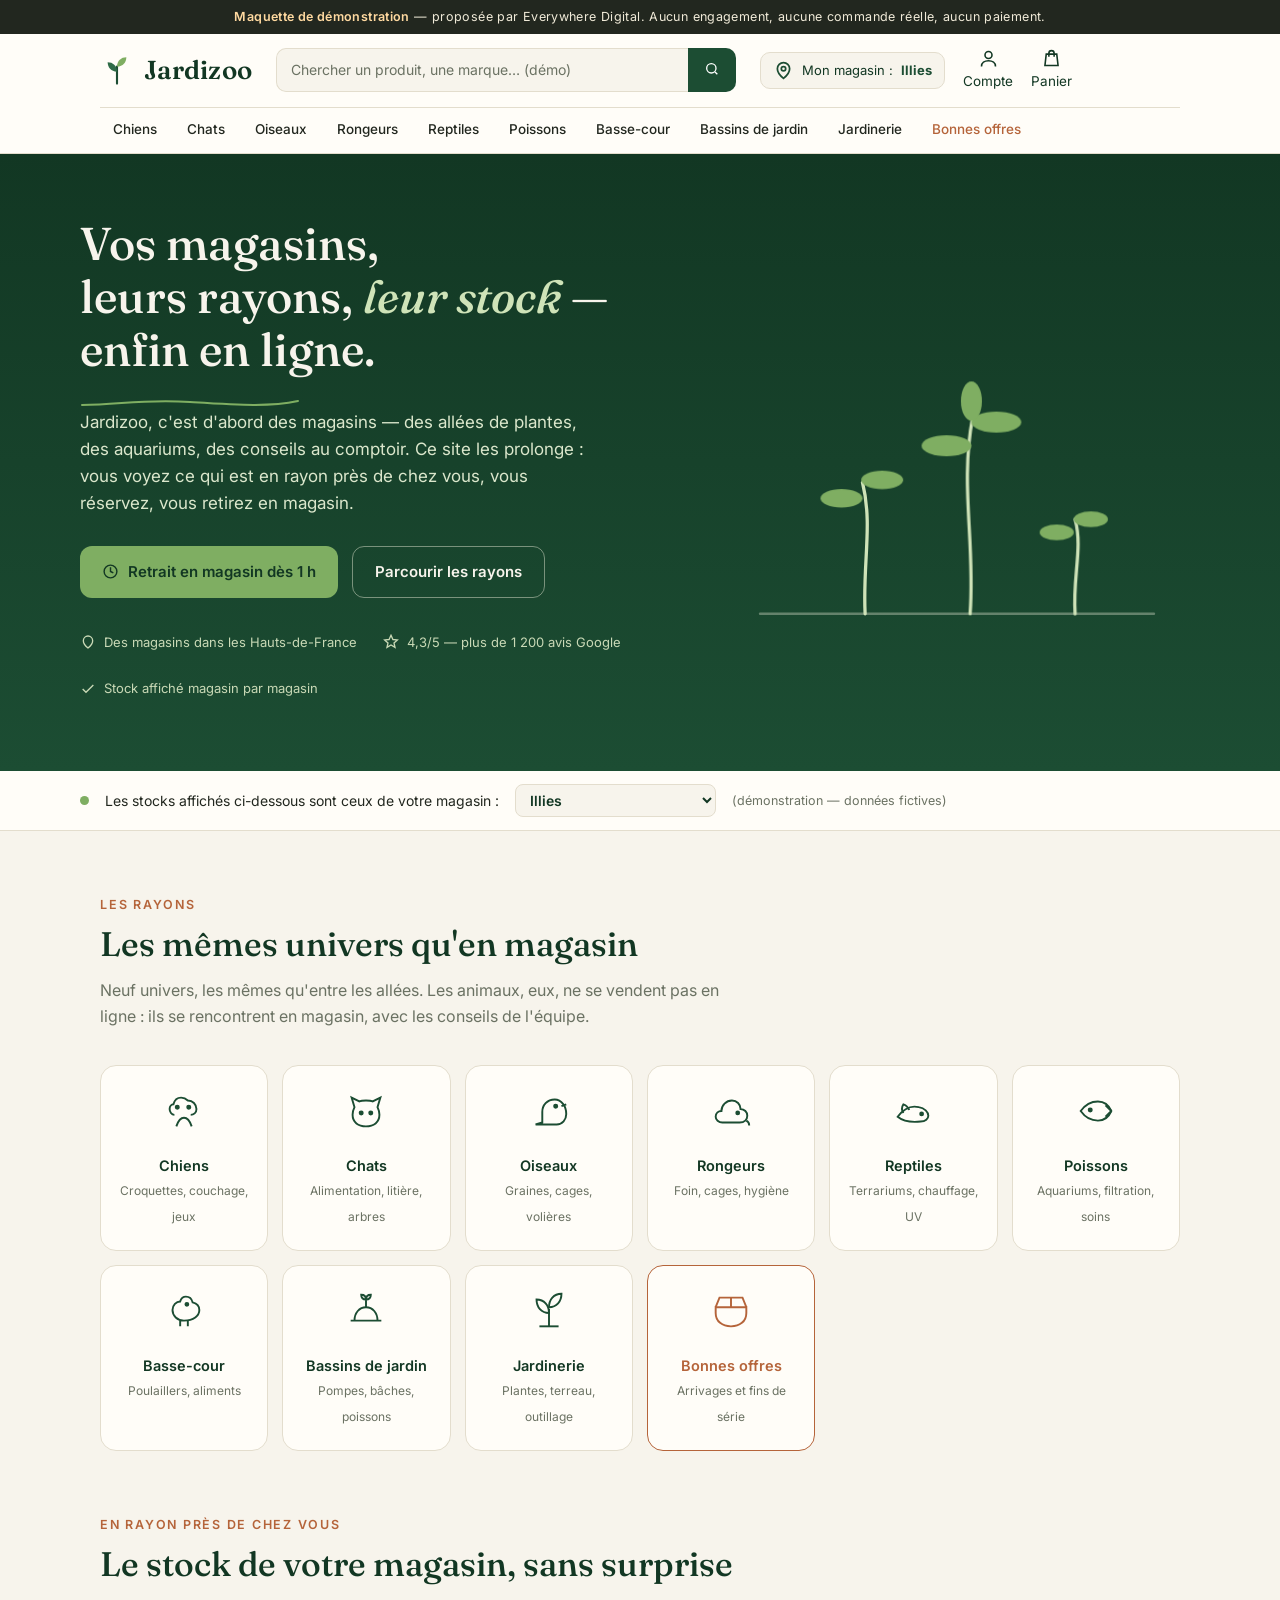
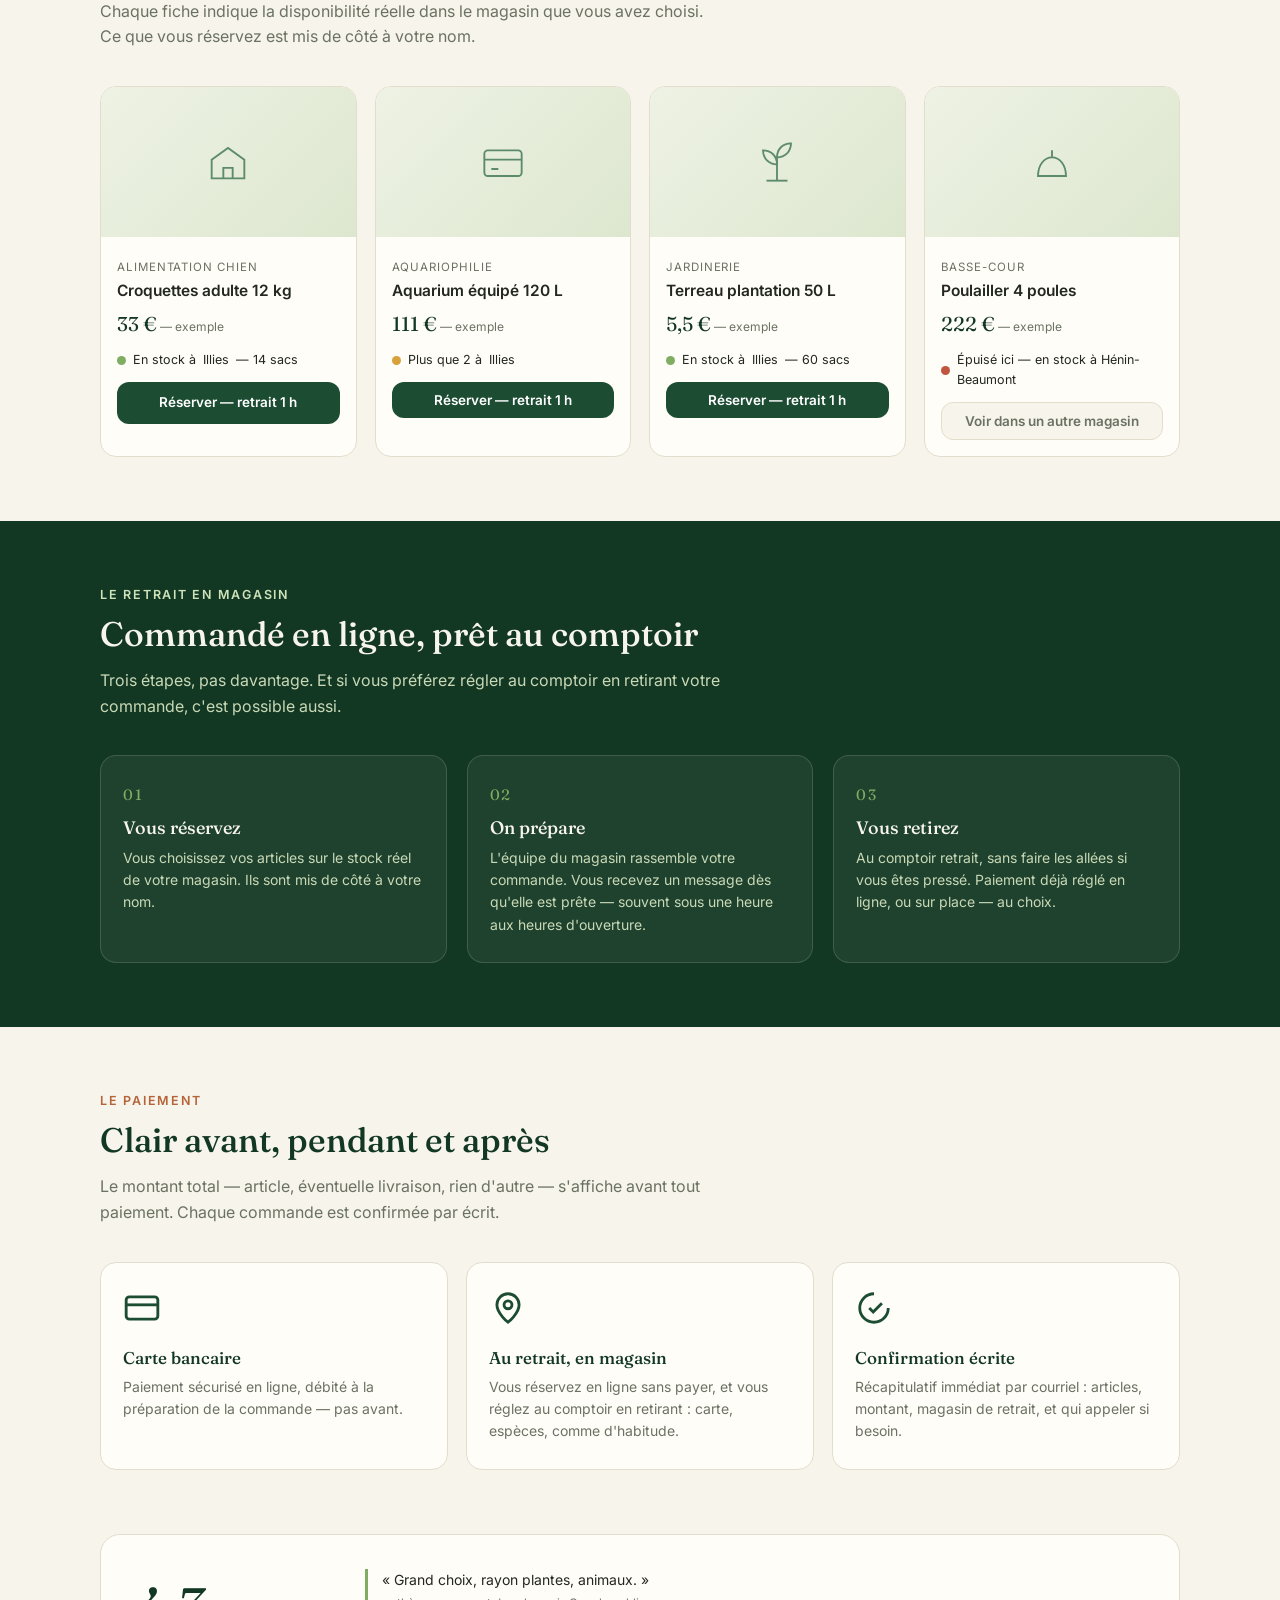
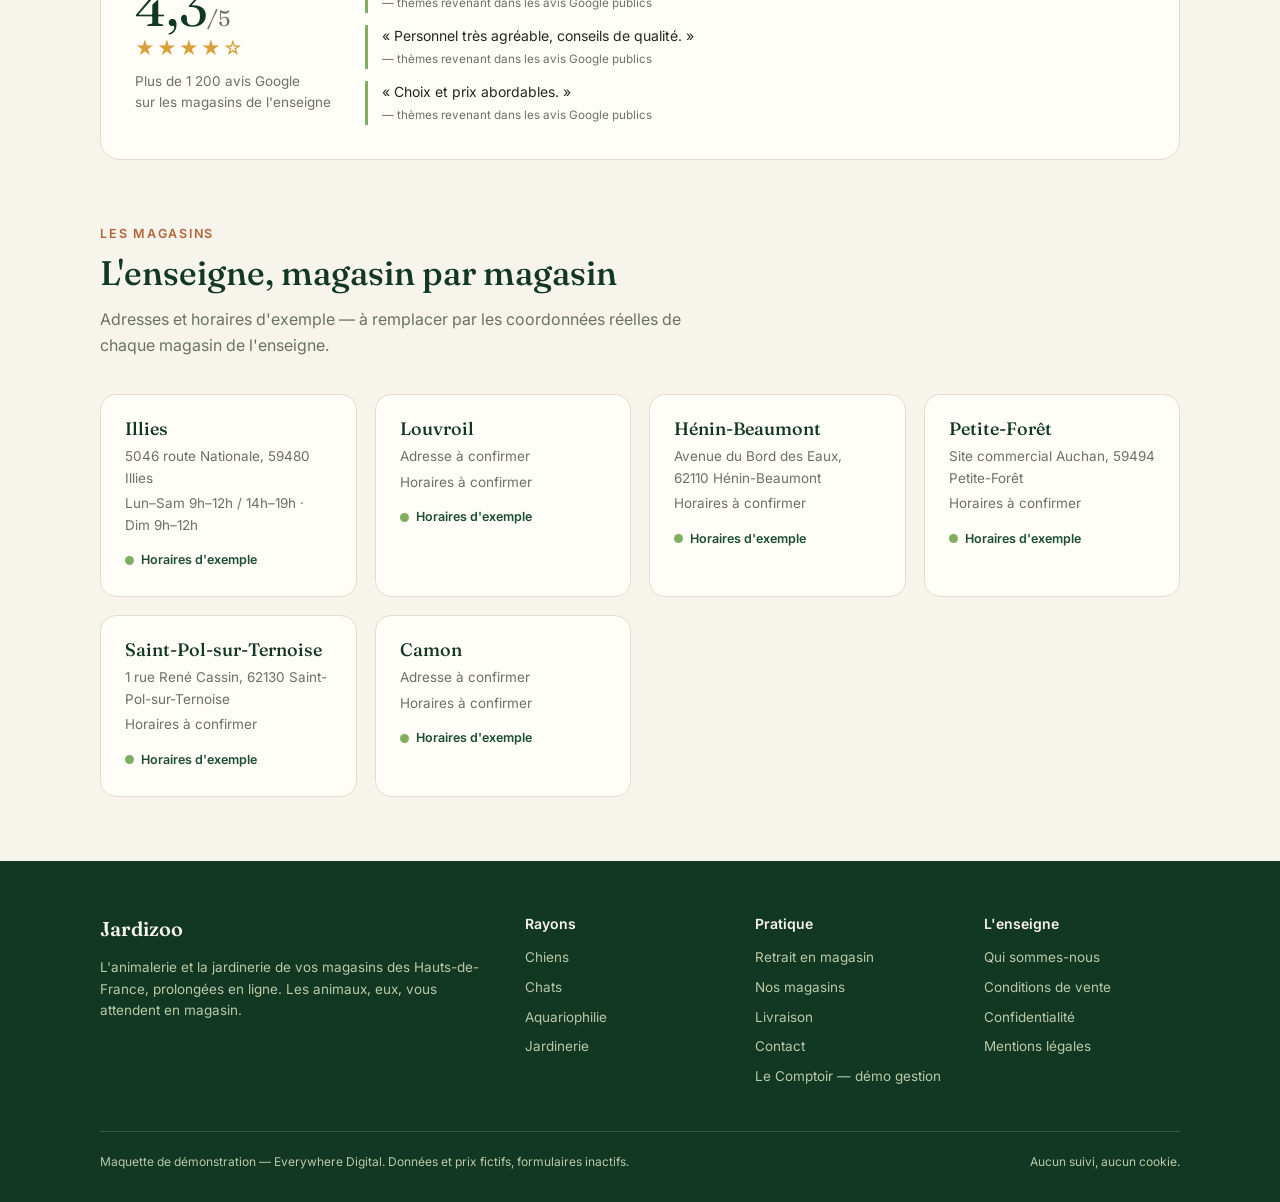
==== index.html @ d442db27 "Maquette de demonstration Jardizoo (Everywhere) - noindex, donnees fictives Co-Authored-By: Claude F" ====
<!DOCTYPE html>
<html lang="fr">
<head>
<meta charset="UTF-8">
<meta name="viewport" content="width=device-width, initial-scale=1.0">
<meta name="robots" content="noindex, nofollow">
<title>Jardizoo — maquette de démonstration</title>
<link rel="preconnect" href="https://fonts.googleapis.com">
<link rel="preconnect" href="https://fonts.gstatic.com" crossorigin>
<link href="https://fonts.googleapis.com/css2?family=Fraunces:opsz,wght@9..144,400;9..144,500;9..144,600&family=Inter:wght@400;500;600&display=swap" rel="stylesheet">
<link rel="stylesheet" href="commun.css">
<style>
/* — héros : le semis — */
.heros{background:linear-gradient(180deg,var(--vert-fonce) 0%,var(--vert) 100%);color:var(--ivoire);overflow:hidden;position:relative}
.heros-int{display:grid;grid-template-columns:1.1fr .9fr;gap:40px;align-items:center;padding:64px 0 72px}
.heros h1{color:var(--ivoire);font-size:clamp(30px,4.6vw,46px);margin-bottom:18px}
.heros h1 em{font-style:italic;color:#cfe3b8}
.heros p.sous{font-size:17px;color:#dbe7cc;max-width:46ch;margin-bottom:28px}
.heros .filet-germe{display:block;margin:14px 0 0}
.cta-groupe{display:flex;gap:14px;flex-wrap:wrap}
.heros-preuves{display:flex;gap:26px;margin-top:34px;flex-wrap:wrap}
.preuve{font-size:13px;color:#c9d9b6;display:flex;align-items:center;gap:8px}
.preuve svg{width:16px;height:16px;flex:none}
.semis-svg{width:100%;max-width:420px;margin:0 auto}

/* — bandeau magasin / stock — */
.bandeau-stock{background:var(--blanc);border-bottom:1px solid var(--filet)}
.bandeau-stock-int{display:flex;align-items:center;gap:16px;padding:13px 0;font-size:14px;flex-wrap:wrap}
.bandeau-stock select{font:inherit;font-size:14px;border:1.5px solid var(--filet);border-radius:8px;padding:6px 10px;background:var(--ivoire);color:var(--vert-fonce);font-weight:600;cursor:pointer}

/* — rayons — */
.grille-rayons{display:grid;grid-template-columns:repeat(auto-fill,minmax(150px,1fr));gap:14px}
.rayon{background:var(--blanc);border:1px solid var(--filet);border-radius:16px;padding:22px 16px;text-align:center;transition:transform .25s,box-shadow .25s;cursor:pointer}
.rayon:hover{transform:translateY(-4px);box-shadow:var(--ombre)}
.rayon .ico{width:46px;height:46px;margin:0 auto 12px;color:var(--vert)}
.rayon b{display:block;font-size:14.5px;font-weight:600;color:var(--vert-fonce)}
.rayon span{font-size:12px;color:var(--gris)}

/* — retrait 1h — */
.retrait{background:var(--vert-fonce);color:var(--ivoire)}
.retrait h2{color:var(--ivoire)}
.retrait .intro-section{color:#c9d9b6}
.etapes{display:grid;grid-template-columns:repeat(auto-fit,minmax(220px,1fr));gap:20px;counter-reset:etape}
.etape{background:rgba(255,255,255,.06);border:1px solid rgba(255,255,255,.14);border-radius:16px;padding:26px 22px;position:relative}
.etape::before{counter-increment:etape;content:counter(etape,decimal-leading-zero);font-family:'Fraunces',serif;font-size:15px;color:var(--seve);letter-spacing:.1em}
.etape h3{color:var(--ivoire);font-size:18px;margin:10px 0 8px}
.etape p{font-size:14px;color:#c9d9b6}

/* — paiement — */
.paiement-cartes{display:grid;grid-template-columns:repeat(auto-fit,minmax(240px,1fr));gap:18px}
.pcarte{background:var(--blanc);border:1px solid var(--filet);border-radius:16px;padding:26px 22px}
.pcarte .ico{width:38px;height:38px;color:var(--vert);margin-bottom:14px}
.pcarte h3{font-size:17px;margin-bottom:8px}
.pcarte p{font-size:14px;color:var(--gris)}

/* — avis — */
.avis-bloc{display:flex;align-items:center;gap:34px;flex-wrap:wrap;background:var(--blanc);border:1px solid var(--filet);border-radius:20px;padding:34px}
.note{font-family:'Fraunces',serif;font-size:54px;color:var(--vert-fonce);line-height:1}
.etoiles{color:#d9a13c;font-size:19px;letter-spacing:2px}
.avis-bloc .detail{font-size:13.5px;color:var(--gris);margin-top:6px}
.avis-citations{flex:1;min-width:260px;display:grid;gap:12px}
.citation{font-size:14px;border-left:3px solid var(--seve);padding-left:14px;color:var(--encre)}
.citation small{display:block;color:var(--gris);margin-top:3px}

/* — magasins — */
.grille-magasins{display:grid;grid-template-columns:repeat(auto-fill,minmax(250px,1fr));gap:18px}
.magasin{background:var(--blanc);border:1px solid var(--filet);border-radius:16px;padding:24px}
.magasin h3{font-size:18px;margin-bottom:6px}
.magasin p{font-size:13.5px;color:var(--gris);margin-bottom:4px}
.magasin .ouvert{display:inline-flex;align-items:center;gap:7px;font-size:12.5px;color:var(--vert);font-weight:600;margin-top:10px}

@media (prefers-reduced-motion: reduce){
  .semis-svg .tige,.semis-svg .feuille,.filet-germe path{animation:none !important;stroke-dashoffset:0 !important;opacity:1 !important}
}

/* — le semis (signature) — */
.semis-svg .tige{fill:none;stroke:#cfe3b8;stroke-width:2.5;stroke-linecap:round;stroke-dasharray:1;stroke-dashoffset:1;animation:germer 2.2s cubic-bezier(.4,0,.2,1) forwards}
.semis-svg .tige.t2{animation-delay:.5s}
.semis-svg .tige.t3{animation-delay:1s}
.semis-svg .feuille{fill:#7fae62;opacity:0;transform-origin:center;animation:eclore .6s ease forwards}
@keyframes germer{to{stroke-dashoffset:0}}
@keyframes eclore{from{opacity:0;transform:scale(0)}to{opacity:1;transform:scale(1)}}
.filet-germe path{stroke:var(--seve);stroke-width:2;fill:none;stroke-linecap:round;stroke-dasharray:1;stroke-dashoffset:1;animation:germer 1.6s .4s ease forwards}

@media (max-width:860px){
  .heros-int{grid-template-columns:1fr;padding:44px 0 52px}
  .semis-svg{max-width:300px}
}
</style>
</head>
<body>

<div class="demo-bandeau"><strong>Maquette de démonstration</strong> — proposée par Everywhere Digital. Aucun engagement, aucune commande réelle, aucun paiement.</div>

<header>
  <div class="conteneur">
    <div class="entete-haut">
      <a class="logo" href="#" aria-label="Jardizoo">
        <svg viewBox="0 0 40 40" aria-hidden="true"><path d="M20 36V16" stroke="#1c4d33" stroke-width="2.5" stroke-linecap="round"/><path d="M20 22c-7 0-11-5-11-11 6 0 11 4 11 11Z" fill="#2e6b47"/><path d="M20 16c7 0 11-5 11-11-6 0-11 4-11 11Z" fill="#7fae62"/></svg>
        Jardizoo
      </a>
      <div class="recherche" role="search">
        <input type="search" placeholder="Chercher un produit, une marque… (démo)" aria-label="Recherche">
        <button aria-label="Rechercher"><svg width="16" height="16" viewBox="0 0 24 24" fill="none" stroke="currentColor" stroke-width="2"><circle cx="11" cy="11" r="7"/><path d="m20 20-3.5-3.5"/></svg></button>
      </div>
      <div class="entete-actions">
        <div class="mon-magasin" title="Choisir mon magasin (démonstration)">
          <svg width="15" height="15" viewBox="0 0 24 24" fill="none" stroke="#1c4d33" stroke-width="2"><path d="M12 21s-7-5.5-7-11a7 7 0 0 1 14 0c0 5.5-7 11-7 11Z"/><circle cx="12" cy="10" r="2.5"/></svg>
          Mon magasin : <b id="magasin-choisi">Illies</b>
        </div>
        <div class="action"><svg viewBox="0 0 24 24" fill="none" stroke="currentColor" stroke-width="1.8"><circle cx="12" cy="8" r="4"/><path d="M4 21c0-4 3.5-6.5 8-6.5s8 2.5 8 6.5"/></svg><span>Compte</span></div>
        <a class="action" href="panier.html"><svg viewBox="0 0 24 24" fill="none" stroke="currentColor" stroke-width="1.8"><path d="M6 7h12l1.5 13h-15L6 7Z"/><path d="M9 10V6a3 3 0 0 1 6 0v4"/></svg><span>Panier</span></a>
      </div>
    </div>
    <nav class="rayons-nav" aria-label="Rayons">
      <ul>
        <li><a href="rayon.html">Chiens</a></li>
        <li><a href="#rayons">Chats</a></li>
        <li><a href="#rayons">Oiseaux</a></li>
        <li><a href="#rayons">Rongeurs</a></li>
        <li><a href="#rayons">Reptiles</a></li>
        <li><a href="#rayons">Poissons</a></li>
        <li><a href="#rayons">Basse-cour</a></li>
        <li><a href="#rayons">Bassins de jardin</a></li>
        <li><a href="#rayons">Jardinerie</a></li>
        <li><a href="#rayons" class="offres">Bonnes offres</a></li>
      </ul>
    </nav>
  </div>
</header>

<!-- HÉROS -->
<div class="heros">
  <div class="conteneur heros-int">
    <div>
      <h1>Vos magasins,<br>leurs rayons, <em>leur stock</em> —<br>enfin en ligne.</h1>
      <svg class="filet-germe" width="220" height="14" viewBox="0 0 220 14" aria-hidden="true"><path pathLength="1" d="M2 10 C 40 10, 60 4, 110 7 S 190 12, 218 6"/></svg>
      <p class="sous">Jardizoo, c'est d'abord des magasins — des allées de plantes, des aquariums, des conseils au comptoir. Ce site les prolonge : vous voyez ce qui est en rayon près de chez vous, vous réservez, vous retirez en magasin.</p>
      <div class="cta-groupe">
        <a class="btn btn-plein" href="#retrait"><svg width="17" height="17" viewBox="0 0 24 24" fill="none" stroke="currentColor" stroke-width="2"><path d="M12 6v6l4 2"/><circle cx="12" cy="12" r="9"/></svg>Retrait en magasin dès 1 h</a>
        <a class="btn btn-ligne" href="#rayons">Parcourir les rayons</a>
      </div>
      <div class="heros-preuves">
        <span class="preuve"><svg viewBox="0 0 24 24" fill="none" stroke="currentColor" stroke-width="2"><path d="M12 21s-7-5.5-7-11a7 7 0 0 1 14 0c0 5.5-7 11-7 11Z"/></svg>Des magasins dans les Hauts-de-France</span>
        <span class="preuve"><svg viewBox="0 0 24 24" fill="none" stroke="currentColor" stroke-width="2"><path d="m12 2 2.9 6.3 6.6.6-5 4.5 1.5 6.6L12 16.5 6 20l1.5-6.6-5-4.5 6.6-.6L12 2Z"/></svg>4,3/5 — plus de 1 200 avis Google</span>
        <span class="preuve"><svg viewBox="0 0 24 24" fill="none" stroke="currentColor" stroke-width="2"><path d="M20 6 9 17l-5-5"/></svg>Stock affiché magasin par magasin</span>
      </div>
    </div>
    <!-- signature « le semis » : trois tiges single-line qui germent -->
    <svg class="semis-svg" viewBox="0 0 320 300" aria-hidden="true">
      <path d="M10 268 H310" stroke="rgba(240,240,220,.35)" stroke-width="2" stroke-linecap="round"/>
      <path class="tige" pathLength="1" d="M90 268 C 88 230, 96 200, 88 168"/>
      <ellipse class="feuille" style="animation-delay:1.5s" cx="72" cy="180" rx="16" ry="7" transform="rotate(-32 72 180)"/>
      <ellipse class="feuille" style="animation-delay:1.7s" cx="103" cy="166" rx="16" ry="7" transform="rotate(26 103 166)"/>
      <path class="tige t2" pathLength="1" d="M170 268 C 174 214, 162 170, 172 118"/>
      <ellipse class="feuille" style="animation-delay:2s" cx="152" cy="140" rx="19" ry="8" transform="rotate(-30 152 140)"/>
      <ellipse class="feuille" style="animation-delay:2.2s" cx="190" cy="122" rx="19" ry="8" transform="rotate(28 190 122)"/>
      <ellipse class="feuille" style="animation-delay:2.4s" cx="171" cy="106" rx="8" ry="15" transform="rotate(2 171 106)"/>
      <path class="tige t3" pathLength="1" d="M250 268 C 248 240, 256 218, 250 196"/>
      <ellipse class="feuille" style="animation-delay:2.5s" cx="236" cy="206" rx="13" ry="6" transform="rotate(-30 236 206)"/>
      <ellipse class="feuille" style="animation-delay:2.7s" cx="262" cy="196" rx="13" ry="6" transform="rotate(26 262 196)"/>
    </svg>
  </div>
</div>

<!-- BANDEAU STOCK LOCAL -->
<div class="bandeau-stock">
  <div class="conteneur bandeau-stock-int">
    <span class="pastille" aria-hidden="true"></span>
    <span>Les stocks affichés ci-dessous sont ceux de votre magasin :</span>
    <select id="selecteur-magasin" aria-label="Choisir un magasin">
      <option>Illies</option>
      <option>Louvroil</option>
      <option>Hénin-Beaumont</option>
      <option>Petite-Forêt</option>
      <option>Saint-Pol-sur-Ternoise</option>
      <option>Camon</option>
    </select>
    <span style="color:var(--gris);font-size:12.5px">(démonstration — données fictives)</span>
  </div>
</div>

<!-- RAYONS -->
<section id="rayons">
  <div class="conteneur">
    <p class="sur-titre apparait">Les rayons</p>
    <h2 class="titre-section apparait">Les mêmes univers qu'en magasin</h2>
    <p class="intro-section apparait">Neuf univers, les mêmes qu'entre les allées. Les animaux, eux, ne se vendent pas en ligne : ils se rencontrent en magasin, avec les conseils de l'équipe.</p>
    <div class="grille-rayons">
      <a class="rayon apparait" href="rayon.html"><svg class="ico" viewBox="0 0 48 48" fill="none" stroke="currentColor" stroke-width="2"><path d="M14 28c-3 0-5-3-5-6s2-5 4-5c1-4 4-7 8-7 3 0 5 1 7 3 5 0 9 4 9 9 0 4-3 6-6 6"/><path d="M16 40c2-6 5-9 8-9s6 3 8 9"/><circle cx="17" cy="20" r="1.6" fill="currentColor"/><circle cx="29" cy="20" r="1.6" fill="currentColor"/></svg><b>Chiens</b><span>Croquettes, couchage, jeux</span></a>
      <div class="rayon apparait"><svg class="ico" viewBox="0 0 48 48" fill="none" stroke="currentColor" stroke-width="2"><path d="M12 20 9 10l8 4c2-1 4-1 7-1s5 0 7 1l8-4-3 10c1 2 2 5 2 8 0 8-6 12-14 12S10 36 10 28c0-3 1-6 2-8Z"/><circle cx="19" cy="26" r="1.6" fill="currentColor"/><circle cx="29" cy="26" r="1.6" fill="currentColor"/></svg><b>Chats</b><span>Alimentation, litière, arbres</span></div>
      <div class="rayon apparait"><svg class="ico" viewBox="0 0 48 48" fill="none" stroke="currentColor" stroke-width="2"><path d="M30 12c-8 0-13 6-13 13v11l-7 2h22c6 0 10-5 10-11 0-8-5-15-12-15Z"/><circle cx="31" cy="19" r="1.6" fill="currentColor"/><path d="M42 17l-5 2"/></svg><b>Oiseaux</b><span>Graines, cages, volières</span></div>
      <div class="rayon apparait"><svg class="ico" viewBox="0 0 48 48" fill="none" stroke="currentColor" stroke-width="2"><path d="M34 22c4 0 7 3 7 7s-3 7-8 7H15c-4 0-7-3-7-6 0-4 3-6 6-6 0-6 5-11 11-11 5 0 9 4 9 9Z"/><circle cx="31" cy="26" r="1.5" fill="currentColor"/><path d="M40 34c2 1 3 3 3 5"/></svg><b>Rongeurs</b><span>Foin, cages, hygiène</span></div>
      <div class="rayon apparait"><svg class="ico" viewBox="0 0 48 48" fill="none" stroke="currentColor" stroke-width="2"><path d="M8 30c6-8 14-12 22-10 6 1 10 5 10 9 0 3-3 6-8 6-9 1-18 0-24-5Z"/><path d="M14 26c-2-3-2-6 0-9 3 1 5 3 6 6"/><circle cx="33" cy="27" r="1.5" fill="currentColor"/></svg><b>Reptiles</b><span>Terrariums, chauffage, UV</span></div>
      <div class="rayon apparait"><svg class="ico" viewBox="0 0 48 48" fill="none" stroke="currentColor" stroke-width="2"><path d="M8 24c5-7 12-10 18-10s11 3 14 10c-3 7-8 10-14 10s-13-3-18-10Z"/><path d="M40 24l-6-6m6 6-6 6"/><circle cx="18" cy="23" r="1.6" fill="currentColor"/></svg><b>Poissons</b><span>Aquariums, filtration, soins</span></div>
      <div class="rayon apparait"><svg class="ico" viewBox="0 0 48 48" fill="none" stroke="currentColor" stroke-width="2"><path d="M24 34c-7 0-12-5-12-11 0-5 4-9 8-9 1-3 3-5 6-5s6 2 7 6c4 1 7 4 7 8 0 6-6 11-16 11Z"/><path d="M20 34v6m8-6v6"/><circle cx="27" cy="17" r="1.5" fill="currentColor"/></svg><b>Basse-cour</b><span>Poulaillers, aliments</span></div>
      <div class="rayon apparait"><svg class="ico" viewBox="0 0 48 48" fill="none" stroke="currentColor" stroke-width="2"><path d="M8 34h32M12 34c0-8 5-14 12-14s12 6 12 14"/><path d="M24 20v-8m0 0c-3 0-5-2-5-5 3 0 5 2 5 5Zm0 0c3 0 5-2 5-5-3 0-5 2-5 5Z"/></svg><b>Bassins de jardin</b><span>Pompes, bâches, poissons</span></div>
      <div class="rayon apparait"><svg class="ico" viewBox="0 0 48 48" fill="none" stroke="currentColor" stroke-width="2"><path d="M24 40V22"/><path d="M24 26c-8 0-13-6-13-14 8 0 13 6 13 14Z"/><path d="M24 20c8 0 13-6 13-14-8 0-13 6-13 14Z"/><path d="M14 40h20"/></svg><b>Jardinerie</b><span>Plantes, terreau, outillage</span></div>
      <div class="rayon apparait" style="border-color:var(--terre)"><svg class="ico" viewBox="0 0 48 48" fill="none" stroke="#b5643a" stroke-width="2"><path d="M8 20h32v6c0 9-7 14-16 14S8 35 8 26v-6Z"/><path d="M8 20l4-10h24l4 10M24 10v10"/></svg><b style="color:var(--terre)">Bonnes offres</b><span>Arrivages et fins de série</span></div>
    </div>
  </div>
</section>

<!-- PRODUITS DÉMO -->
<section style="padding-top:0">
  <div class="conteneur">
    <p class="sur-titre apparait">En rayon près de chez vous</p>
    <h2 class="titre-section apparait">Le stock de votre magasin, sans surprise</h2>
    <p class="intro-section apparait">Chaque fiche indique la disponibilité réelle dans le magasin que vous avez choisi. Ce que vous réservez est mis de côté à votre nom.</p>
    <div class="grille-produits">
      <article class="produit apparait">
        <div class="visuel"><svg viewBox="0 0 48 48" fill="none" stroke="currentColor" stroke-width="1.6"><path d="M10 38V22l14-10 14 10v16H10Z"/><path d="M20 38v-9h8v9"/></svg></div>
        <div class="corps">
          <span class="marque">Alimentation chien</span>
          <h3><a href="produit.html">Croquettes adulte 12 kg</a></h3>
          <p class="prix">33 €<small> — exemple</small></p>
          <p class="stock-ligne"><span class="pastille"></span>En stock à <span class="ou-magasin">Illies</span> — 14 sacs</p>
          <a class="btn" href="produit.html">Réserver — retrait 1 h</a>
        </div>
      </article>
      <article class="produit apparait">
        <div class="visuel"><svg viewBox="0 0 48 48" fill="none" stroke="currentColor" stroke-width="1.6"><rect x="8" y="14" width="32" height="22" rx="3"/><path d="M8 22h32M14 30h6"/></svg></div>
        <div class="corps">
          <span class="marque">Aquariophilie</span>
          <h3>Aquarium équipé 120 L</h3>
          <p class="prix">111 €<small> — exemple</small></p>
          <p class="stock-ligne faible"><span class="pastille"></span>Plus que 2 à <span class="ou-magasin">Illies</span></p>
          <button class="btn">Réserver — retrait 1 h</button>
        </div>
      </article>
      <article class="produit apparait">
        <div class="visuel"><svg viewBox="0 0 48 48" fill="none" stroke="currentColor" stroke-width="1.6"><path d="M24 40V20"/><path d="M24 26c-7 0-12-5-12-12 7 0 12 5 12 12Zm0-6c7 0 12-5 12-12-7 0-12 5-12 12Z"/><path d="M15 40h18"/></svg></div>
        <div class="corps">
          <span class="marque">Jardinerie</span>
          <h3>Terreau plantation 50 L</h3>
          <p class="prix">5,5 €<small> — exemple</small></p>
          <p class="stock-ligne"><span class="pastille"></span>En stock à <span class="ou-magasin">Illies</span> — 60 sacs</p>
          <button class="btn">Réserver — retrait 1 h</button>
        </div>
      </article>
      <article class="produit apparait">
        <div class="visuel"><svg viewBox="0 0 48 48" fill="none" stroke="currentColor" stroke-width="1.6"><path d="M12 36c0-9 5-16 12-16s12 7 12 16H12Z"/><path d="M24 20v-6m-6 22h12"/></svg></div>
        <div class="corps">
          <span class="marque">Basse-cour</span>
          <h3>Poulailler 4 poules</h3>
          <p class="prix">222 €<small> — exemple</small></p>
          <p class="stock-ligne epuise"><span class="pastille"></span>Épuisé ici — en stock à Hénin-Beaumont</p>
          <button class="btn indispo">Voir dans un autre magasin</button>
        </div>
      </article>
    </div>
  </div>
</section>

<!-- RETRAIT 1H -->
<section class="retrait" id="retrait">
  <div class="conteneur">
    <p class="sur-titre apparait" style="color:#cfe3b8">Le retrait en magasin</p>
    <h2 class="titre-section apparait">Commandé en ligne, prêt au comptoir</h2>
    <p class="intro-section apparait">Trois étapes, pas davantage. Et si vous préférez régler au comptoir en retirant votre commande, c'est possible aussi.</p>
    <div class="etapes">
      <div class="etape apparait"><h3>Vous réservez</h3><p>Vous choisissez vos articles sur le stock réel de votre magasin. Ils sont mis de côté à votre nom.</p></div>
      <div class="etape apparait"><h3>On prépare</h3><p>L'équipe du magasin rassemble votre commande. Vous recevez un message dès qu'elle est prête — souvent sous une heure aux heures d'ouverture.</p></div>
      <div class="etape apparait"><h3>Vous retirez</h3><p>Au comptoir retrait, sans faire les allées si vous êtes pressé. Paiement déjà réglé en ligne, ou sur place — au choix.</p></div>
    </div>
  </div>
</section>

<!-- PAIEMENT -->
<section>
  <div class="conteneur">
    <p class="sur-titre apparait">Le paiement</p>
    <h2 class="titre-section apparait">Clair avant, pendant et après</h2>
    <p class="intro-section apparait">Le montant total — article, éventuelle livraison, rien d'autre — s'affiche avant tout paiement. Chaque commande est confirmée par écrit.</p>
    <div class="paiement-cartes">
      <div class="pcarte apparait"><svg class="ico" viewBox="0 0 24 24" fill="none" stroke="currentColor" stroke-width="1.8"><rect x="2" y="5" width="20" height="14" rx="2"/><path d="M2 10h20"/></svg><h3>Carte bancaire</h3><p>Paiement sécurisé en ligne, débité à la préparation de la commande — pas avant.</p></div>
      <div class="pcarte apparait"><svg class="ico" viewBox="0 0 24 24" fill="none" stroke="currentColor" stroke-width="1.8"><path d="M12 21s-7-5.5-7-11a7 7 0 0 1 14 0c0 5.5-7 11-7 11Z"/><circle cx="12" cy="10" r="2.5"/></svg><h3>Au retrait, en magasin</h3><p>Vous réservez en ligne sans payer, et vous réglez au comptoir en retirant : carte, espèces, comme d'habitude.</p></div>
      <div class="pcarte apparait"><svg class="ico" viewBox="0 0 24 24" fill="none" stroke="currentColor" stroke-width="1.8"><path d="M21 12a9 9 0 1 1-9-9"/><path d="m9 12 2.5 2.5L17 9"/></svg><h3>Confirmation écrite</h3><p>Récapitulatif immédiat par courriel : articles, montant, magasin de retrait, et qui appeler si besoin.</p></div>
    </div>
  </div>
</section>

<!-- AVIS -->
<section style="padding-top:0">
  <div class="conteneur">
    <div class="avis-bloc apparait">
      <div>
        <div class="note">4,3<span style="font-size:22px;color:var(--gris)">/5</span></div>
        <div class="etoiles" aria-hidden="true">★★★★☆</div>
        <p class="detail">Plus de 1 200 avis Google<br>sur les magasins de l'enseigne</p>
      </div>
      <div class="avis-citations">
        <p class="citation">« Grand choix, rayon plantes, animaux. »<small>— thèmes revenant dans les avis Google publics</small></p>
        <p class="citation">« Personnel très agréable, conseils de qualité. »<small>— thèmes revenant dans les avis Google publics</small></p>
        <p class="citation">« Choix et prix abordables. »<small>— thèmes revenant dans les avis Google publics</small></p>
      </div>
    </div>
  </div>
</section>

<!-- MAGASINS -->
<section id="magasins" style="padding-top:0">
  <div class="conteneur">
    <p class="sur-titre apparait">Les magasins</p>
    <h2 class="titre-section apparait">L'enseigne, magasin par magasin</h2>
    <p class="intro-section apparait">Adresses et horaires d'exemple — à remplacer par les coordonnées réelles de chaque magasin de l'enseigne.</p>
    <div class="grille-magasins">
      <div class="magasin apparait"><h3>Illies</h3><p>5046 route Nationale, 59480 Illies</p><p>Lun–Sam 9h–12h / 14h–19h · Dim 9h–12h</p><span class="ouvert"><span class="pastille"></span>Horaires d'exemple</span></div>
      <div class="magasin apparait"><h3>Louvroil</h3><p>Adresse à confirmer</p><p>Horaires à confirmer</p><span class="ouvert"><span class="pastille"></span>Horaires d'exemple</span></div>
      <div class="magasin apparait"><h3>Hénin-Beaumont</h3><p>Avenue du Bord des Eaux, 62110 Hénin-Beaumont</p><p>Horaires à confirmer</p><span class="ouvert"><span class="pastille"></span>Horaires d'exemple</span></div>
      <div class="magasin apparait"><h3>Petite-Forêt</h3><p>Site commercial Auchan, 59494 Petite-Forêt</p><p>Horaires à confirmer</p><span class="ouvert"><span class="pastille"></span>Horaires d'exemple</span></div>
      <div class="magasin apparait"><h3>Saint-Pol-sur-Ternoise</h3><p>1 rue René Cassin, 62130 Saint-Pol-sur-Ternoise</p><p>Horaires à confirmer</p><span class="ouvert"><span class="pastille"></span>Horaires d'exemple</span></div>
      <div class="magasin apparait"><h3>Camon</h3><p>Adresse à confirmer</p><p>Horaires à confirmer</p><span class="ouvert"><span class="pastille"></span>Horaires d'exemple</span></div>
    </div>
  </div>
</section>

<footer>
  <div class="conteneur">
    <div class="pied-grille">
      <div>
        <h4 style="font-family:'Fraunces',serif;font-size:20px">Jardizoo</h4>
        <p>L'animalerie et la jardinerie de vos magasins des Hauts-de-France, prolongées en ligne. Les animaux, eux, vous attendent en magasin.</p>
      </div>
      <div><h4>Rayons</h4><ul><li><a href="#rayons">Chiens</a></li><li><a href="#rayons">Chats</a></li><li><a href="#rayons">Aquariophilie</a></li><li><a href="#rayons">Jardinerie</a></li></ul></div>
      <div><h4>Pratique</h4><ul><li><a href="#retrait">Retrait en magasin</a></li><li><a href="#magasins">Nos magasins</a></li><li><a href="#">Livraison</a></li><li><a href="#">Contact</a></li><li><a href="gestion.html">Le Comptoir — démo gestion</a></li></ul></div>
      <div><h4>L'enseigne</h4><ul><li><a href="#">Qui sommes-nous</a></li><li><a href="#">Conditions de vente</a></li><li><a href="#">Confidentialité</a></li><li><a href="#">Mentions légales</a></li></ul></div>
    </div>
    <div class="pied-bas">
      <span>Maquette de démonstration — Everywhere Digital. Données et prix fictifs, formulaires inactifs.</span>
      <span>Aucun suivi, aucun cookie.</span>
    </div>
  </div>
</footer>

<script>
// apparition au défilement
const obs=new IntersectionObserver(es=>es.forEach(e=>{if(e.isIntersecting){e.target.classList.add('visible');obs.unobserve(e.target)}}),{threshold:.12});
document.querySelectorAll('.apparait').forEach(el=>obs.observe(el));
// magasin choisi → répercuté sur les fiches produits (démo)
const sel=document.getElementById('selecteur-magasin');
sel.addEventListener('change',()=>{
  document.getElementById('magasin-choisi').textContent=sel.value;
  document.querySelectorAll('.ou-magasin').forEach(s=>s.textContent=sel.value);
});
</script>
</body>
</html>
---- commun.css ----
/* ═══ Jardizoo — refonte, style commun (maquette de démonstration) ═══ */
:root{
  --vert:#1c4d33;
  --vert-fonce:#123723;
  --vert-clair:#2e6b47;
  --seve:#7fae62;
  --terre:#b5643a;
  --ivoire:#f7f4ec;
  --blanc:#fffdf8;
  --encre:#22271f;
  --gris:#6b7263;
  --filet:#e3ddcd;
  --alerte:#c0563e;
  --attention:#d9a13c;
  --ombre:0 10px 30px rgba(28,52,35,.10);
}
*{margin:0;padding:0;box-sizing:border-box}
html{scroll-behavior:smooth}
body{font-family:'Inter',system-ui,sans-serif;color:var(--encre);background:var(--ivoire);line-height:1.6;font-size:16px}
h1,h2,h3{font-family:'Fraunces',serif;font-weight:500;line-height:1.15;color:var(--vert-fonce)}
img{max-width:100%;display:block}
a{color:inherit;text-decoration:none}
.conteneur{max-width:1120px;margin:0 auto;padding:0 20px}

/* — bandeau démonstration — */
.demo-bandeau{background:var(--encre);color:#f0ead8;text-align:center;font-size:12.5px;padding:7px 14px;letter-spacing:.03em}
.demo-bandeau strong{color:#ffd9a0;font-weight:600}

/* — entête — */
header{background:var(--blanc);border-bottom:1px solid var(--filet);position:sticky;top:0;z-index:50}
.entete-haut{display:flex;align-items:center;gap:24px;padding:14px 0}
.logo{display:flex;align-items:center;gap:10px;font-family:'Fraunces',serif;font-size:26px;color:var(--vert-fonce);font-weight:600;letter-spacing:.01em}
.logo svg{width:34px;height:34px}
.recherche{flex:1;display:flex;max-width:460px}
.recherche input{flex:1;border:1.5px solid var(--filet);border-right:none;border-radius:10px 0 0 10px;padding:10px 14px;font:inherit;font-size:14px;background:var(--ivoire);color:var(--encre)}
.recherche input::placeholder{color:var(--gris)}
.recherche button{border:none;background:var(--vert);color:#fff;padding:0 16px;border-radius:0 10px 10px 0;cursor:pointer}
.entete-actions{display:flex;gap:18px;align-items:center;font-size:13.5px;color:var(--vert-fonce);white-space:nowrap}
.entete-actions .action{display:flex;flex-direction:column;align-items:center;gap:2px;cursor:pointer}
.entete-actions .action:hover{color:var(--vert-clair)}
.entete-actions svg{width:21px;height:21px}
.mon-magasin{background:var(--ivoire);border:1.5px solid var(--filet);border-radius:10px;padding:7px 12px;display:flex;align-items:center;gap:8px;cursor:pointer;font-size:13px}
.mon-magasin b{color:var(--vert)}
nav.rayons-nav{border-top:1px solid var(--filet);overflow-x:auto}
nav.rayons-nav ul{display:flex;gap:4px;list-style:none;padding:0}
nav.rayons-nav a{display:block;padding:11px 13px;font-size:13.5px;font-weight:500;color:var(--encre);border-bottom:2.5px solid transparent;white-space:nowrap}
nav.rayons-nav a:hover,nav.rayons-nav a.courant{color:var(--vert);border-bottom-color:var(--seve)}
nav.rayons-nav a.offres{color:var(--terre)}

/* — boutons — */
.btn{display:inline-flex;align-items:center;gap:9px;padding:13px 22px;border-radius:12px;font-weight:600;font-size:15px;transition:transform .25s,box-shadow .25s,background .25s;cursor:pointer;border:none;font-family:inherit}
.btn-plein{background:var(--seve);color:var(--vert-fonce)}
.btn-plein:hover{transform:translateY(-2px);box-shadow:0 8px 22px rgba(0,0,0,.25)}
.btn-ligne{background:transparent;color:var(--ivoire);border:1.5px solid rgba(240,240,220,.45)}
.btn-ligne:hover{border-color:var(--ivoire)}
.btn-vert{background:var(--vert);color:#fff}
.btn-vert:hover{background:var(--vert-clair)}
.btn-discret{background:var(--blanc);color:var(--vert-fonce);border:1.5px solid var(--filet)}
.btn-discret:hover{border-color:var(--seve)}

/* — sections — */
section{padding:64px 0}
.sur-titre{font-size:12.5px;letter-spacing:.14em;text-transform:uppercase;color:var(--terre);font-weight:600;margin-bottom:10px}
h2.titre-section{font-size:clamp(24px,3.2vw,34px);margin-bottom:14px;position:relative;display:inline-block}
.intro-section{color:var(--gris);max-width:62ch;margin-bottom:36px}

/* — pastilles de stock — */
.pastille{width:9px;height:9px;border-radius:50%;background:var(--seve);flex:none;animation:pulse 2.4s infinite}
@keyframes pulse{0%,100%{opacity:1}50%{opacity:.35}}
.stock-ligne{display:flex;align-items:center;gap:7px;font-size:12.5px;margin-bottom:12px}
.stock-ligne .pastille{animation:none}
.stock-ligne.faible .pastille{background:var(--attention)}
.stock-ligne.epuise .pastille{background:var(--alerte)}

/* — cartes produit — */
.grille-produits{display:grid;grid-template-columns:repeat(auto-fill,minmax(230px,1fr));gap:18px}
.produit{background:var(--blanc);border:1px solid var(--filet);border-radius:16px;overflow:hidden;transition:transform .25s,box-shadow .25s}
.produit:hover{transform:translateY(-4px);box-shadow:var(--ombre)}
.produit .visuel{height:150px;background:linear-gradient(135deg,#eef2e4,#dde7cf);display:flex;align-items:center;justify-content:center;color:var(--vert-clair)}
.produit .visuel svg{width:56px;height:56px;opacity:.75}
.produit .corps{padding:16px}
.produit .marque{font-size:11.5px;letter-spacing:.08em;text-transform:uppercase;color:var(--gris)}
.produit h3{font-size:15.5px;margin:4px 0 8px;font-family:'Inter',sans-serif;font-weight:600;color:var(--encre)}
.produit .prix{font-family:'Fraunces',serif;font-size:20px;color:var(--vert-fonce);margin-bottom:10px}
.produit .prix small{font-size:12px;color:var(--gris);font-family:'Inter',sans-serif}
.produit .btn{width:100%;justify-content:center;padding:10px;background:var(--vert);color:#fff;font-size:13.5px}
.produit .btn:hover{background:var(--vert-clair)}
.produit .btn.indispo{background:var(--ivoire);color:var(--gris);border:1.5px solid var(--filet);cursor:default}

/* — fil d'Ariane — */
.ariane{font-size:13px;color:var(--gris);padding:18px 0 0}
.ariane a:hover{color:var(--vert)}
.ariane .sep{margin:0 7px;color:var(--filet)}

/* — pied — */
footer{background:var(--vert-fonce);color:#b9c9a8;padding:52px 0 30px;font-size:13.5px}
.pied-grille{display:grid;grid-template-columns:2fr 1fr 1fr 1fr;gap:34px;margin-bottom:36px}
footer h4{color:var(--ivoire);font-size:14px;margin-bottom:12px;font-weight:600}
footer li{list-style:none;margin-bottom:8px}
footer a:hover{color:var(--ivoire)}
.pied-bas{border-top:1px solid rgba(255,255,255,.15);padding-top:20px;display:flex;justify-content:space-between;gap:14px;flex-wrap:wrap;font-size:12px}

/* — apparitions au défilement — */
.apparait{opacity:0;transform:translateY(18px);transition:opacity .7s ease,transform .7s ease}
.apparait.visible{opacity:1;transform:none}
@media (prefers-reduced-motion: reduce){
  .apparait{opacity:1;transform:none;transition:none}
  .pastille{animation:none}
}

@media (max-width:860px){
  .pied-grille{grid-template-columns:1fr 1fr}
  .recherche{display:none}
  .entete-actions .action span{display:none}
  section{padding:44px 0}
}
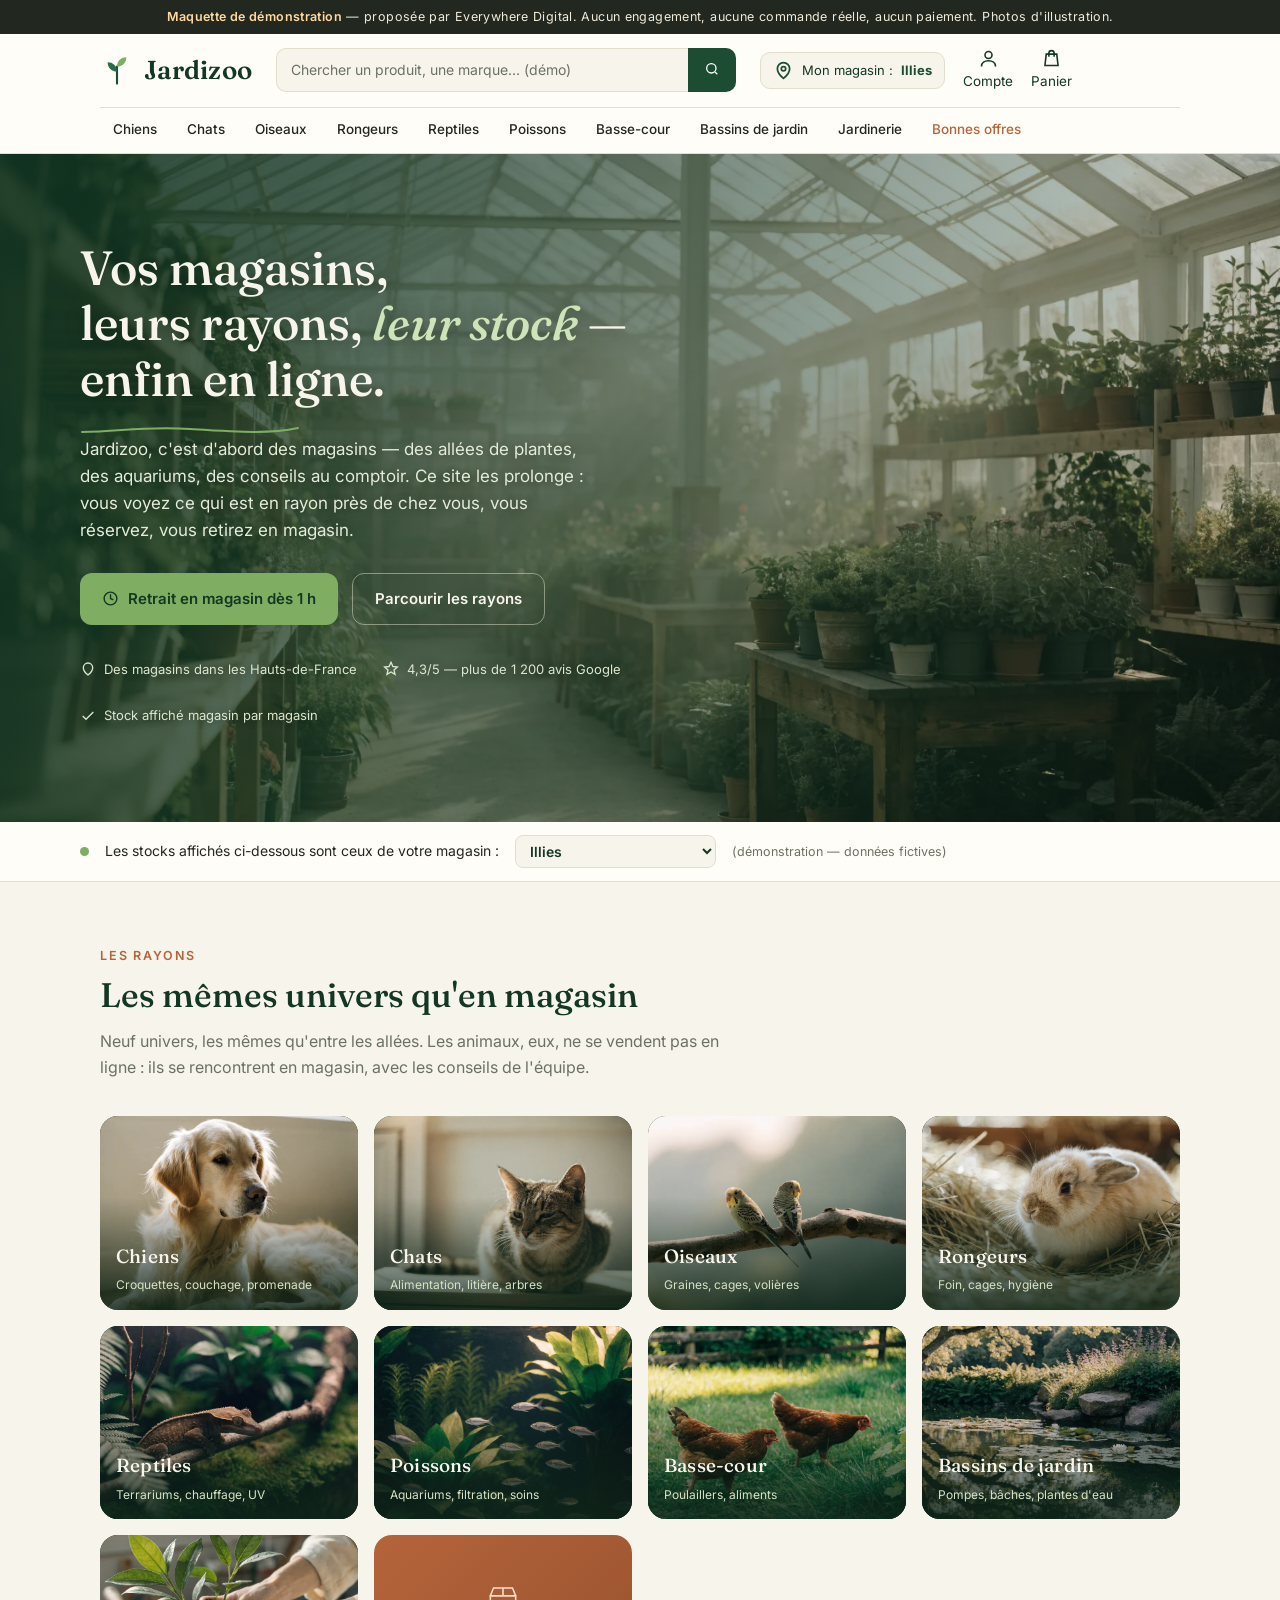
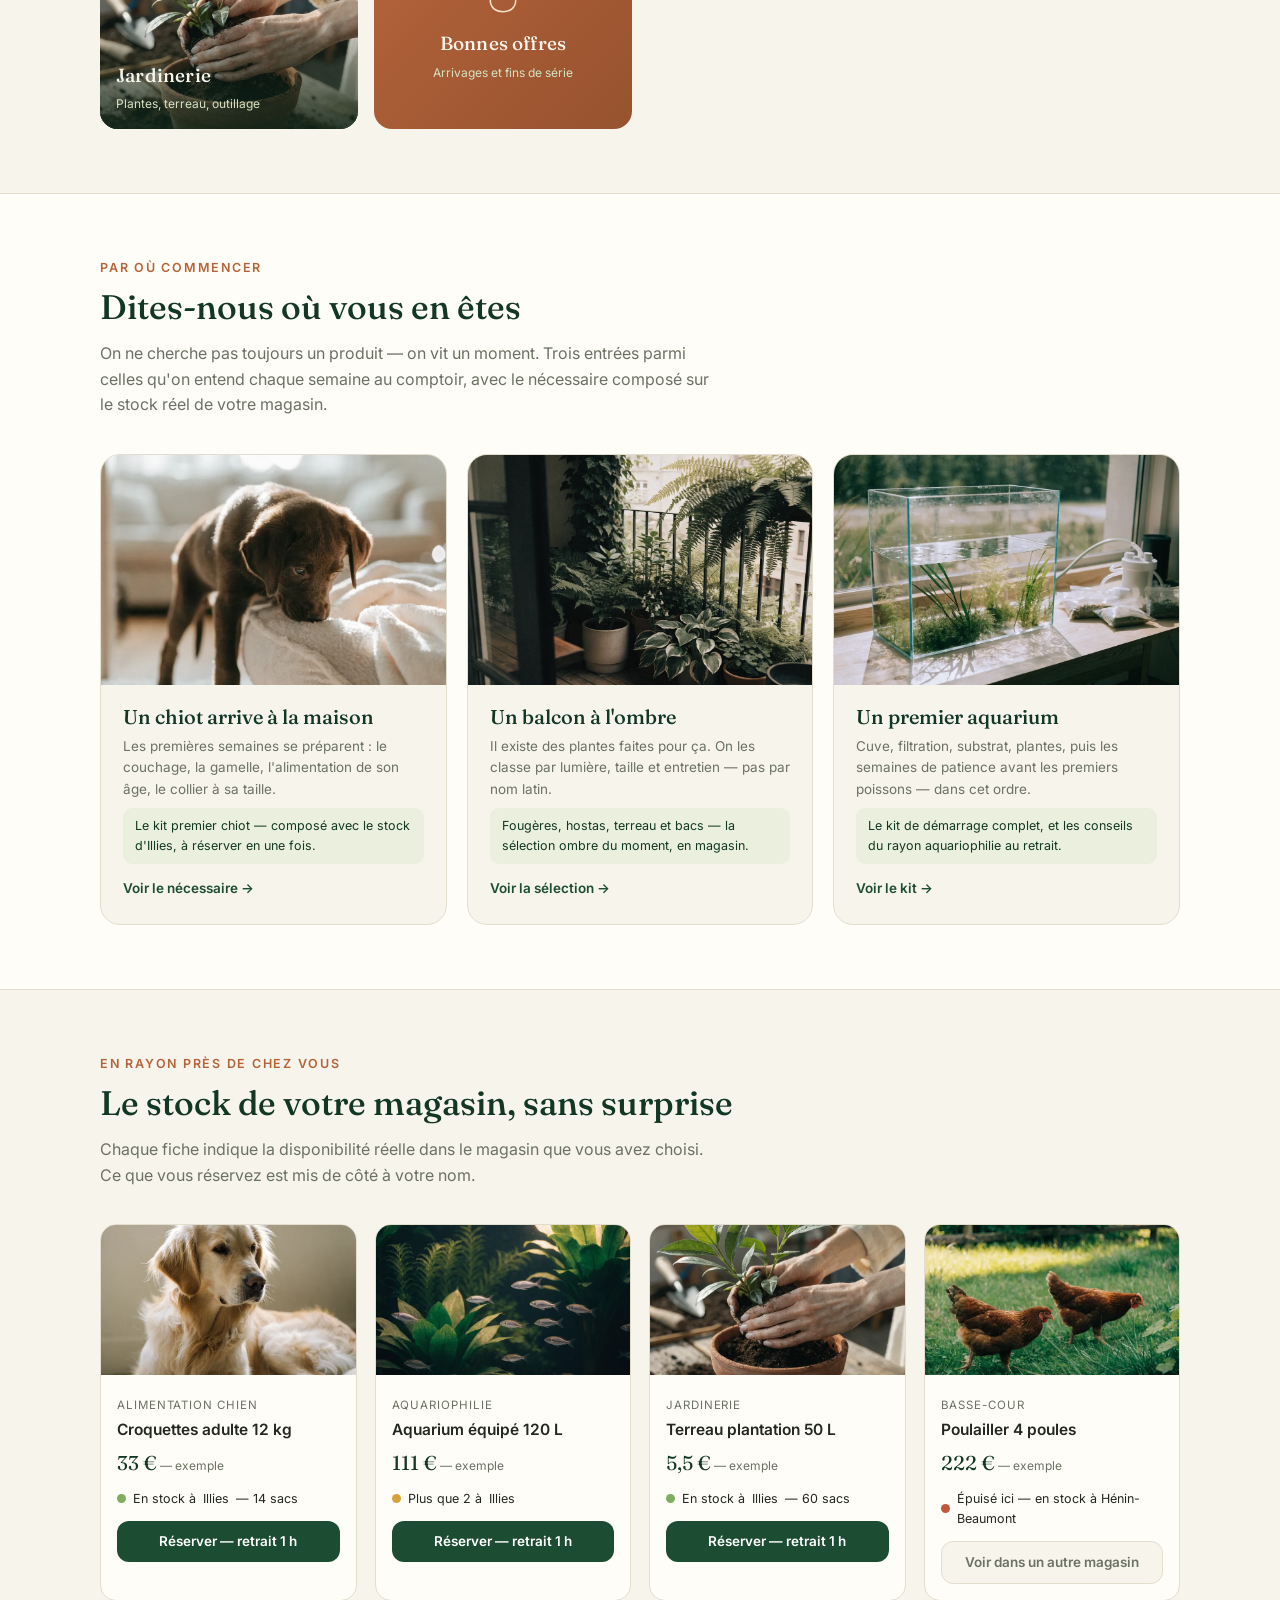
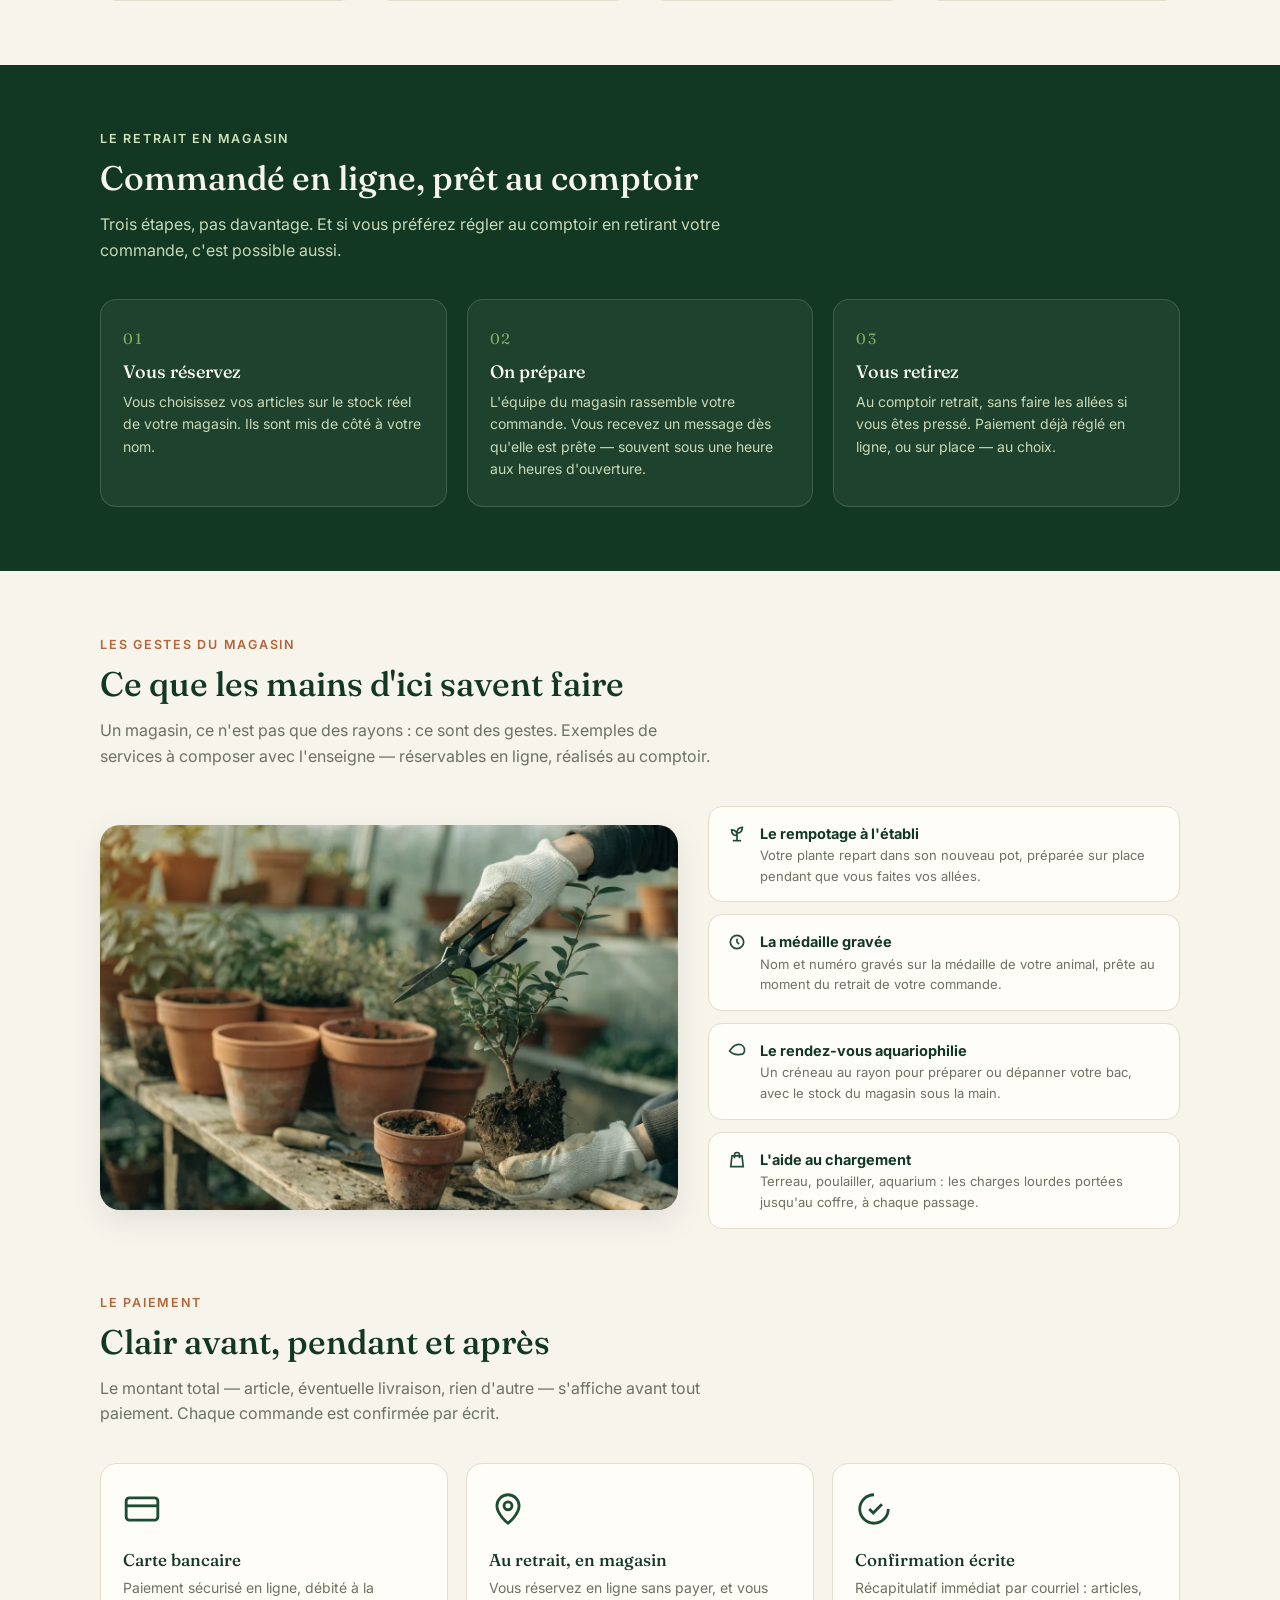
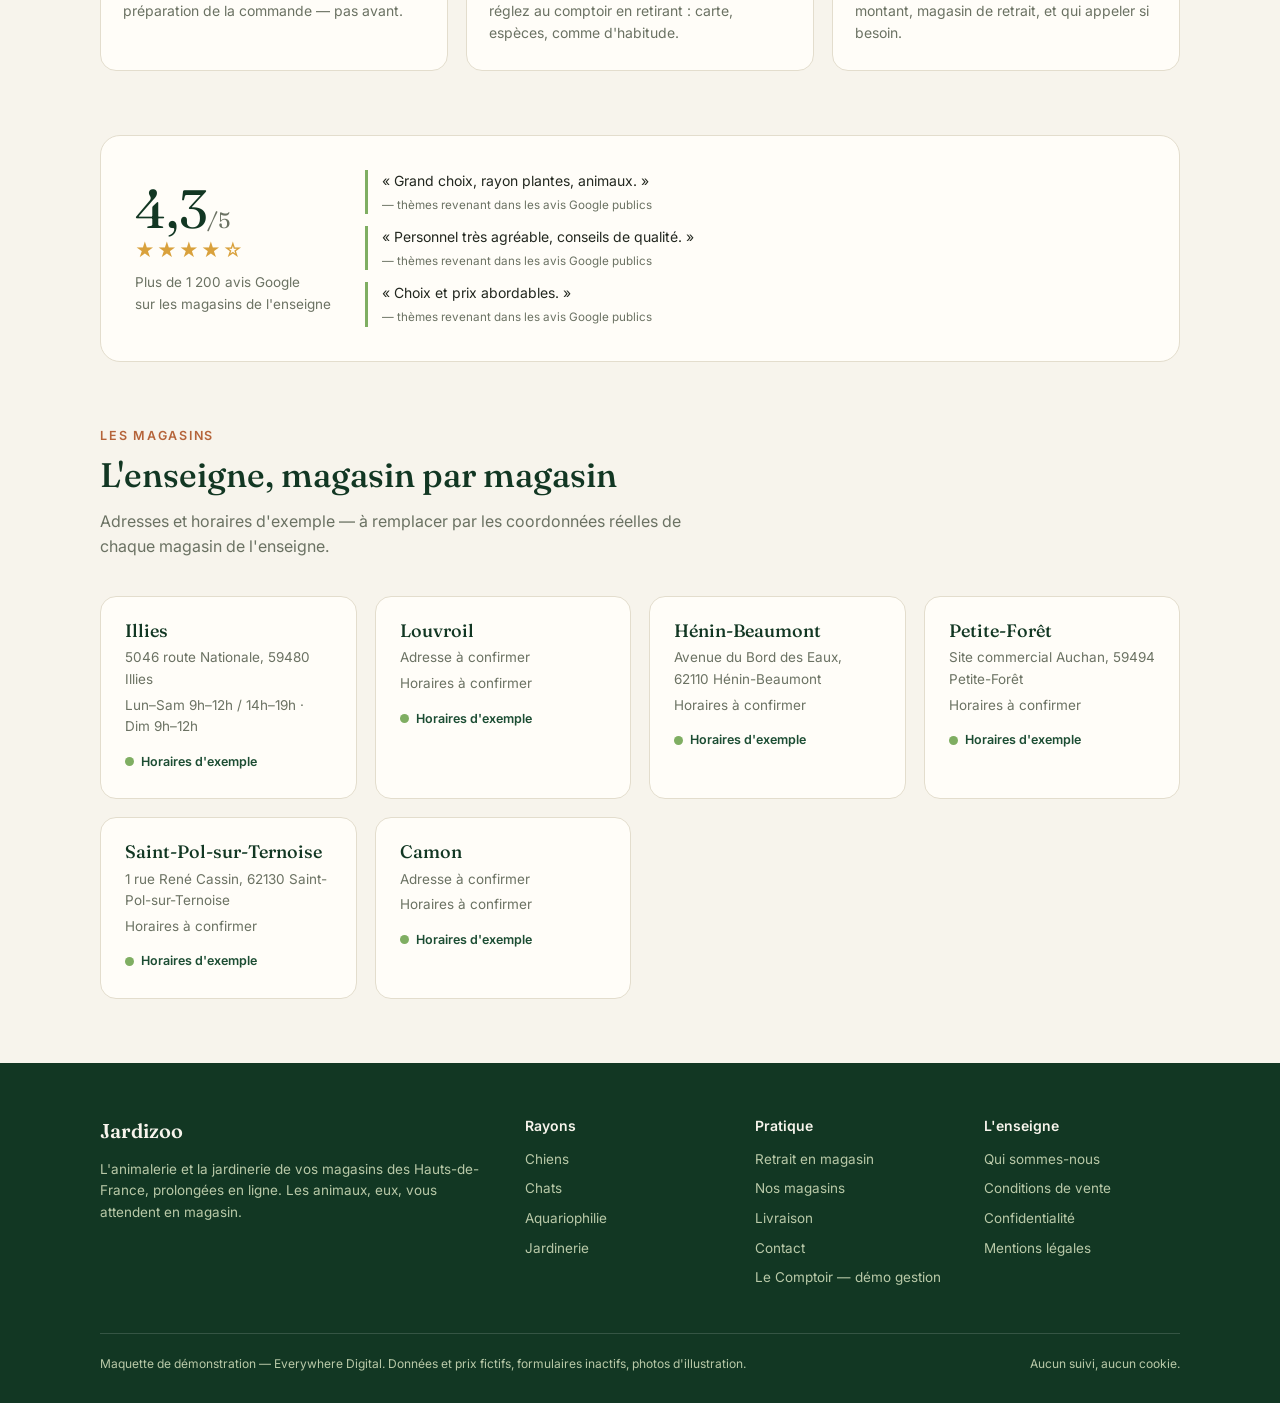
==== commit 0836ad95: "Fusion visuelle Truffaut/botanic : heros photo, univers en tuiles, situations, ateliers (14 visuels " ====
--- a/index.html
+++ b/index.html
@@ -8,33 +8,55 @@
 <link rel="preconnect" href="https://fonts.googleapis.com">
 <link rel="preconnect" href="https://fonts.gstatic.com" crossorigin>
 <link href="https://fonts.googleapis.com/css2?family=Fraunces:opsz,wght@9..144,400;9..144,500;9..144,600&family=Inter:wght@400;500;600&display=swap" rel="stylesheet">
-<link rel="stylesheet" href="commun.css">
+<link rel="stylesheet" href="commun.css?v=2">
 <style>
-/* — héros : le semis — */
-.heros{background:linear-gradient(180deg,var(--vert-fonce) 0%,var(--vert) 100%);color:var(--ivoire);overflow:hidden;position:relative}
-.heros-int{display:grid;grid-template-columns:1.1fr .9fr;gap:40px;align-items:center;padding:64px 0 72px}
-.heros h1{color:var(--ivoire);font-size:clamp(30px,4.6vw,46px);margin-bottom:18px}
+/* — héros photo : la serre au matin — */
+.heros{position:relative;color:var(--ivoire);overflow:hidden;background:var(--vert-fonce)}
+.heros .fond{position:absolute;inset:0;width:100%;height:100%;object-fit:cover;object-position:center}
+.heros .voile{position:absolute;inset:0;background:linear-gradient(100deg,rgba(18,55,35,.88) 0%,rgba(18,55,35,.62) 42%,rgba(18,55,35,.18) 100%)}
+.heros-int{position:relative;display:grid;grid-template-columns:1.05fr .95fr;gap:40px;align-items:center;padding:86px 0 96px}
+.heros h1{color:var(--ivoire);font-size:clamp(30px,4.6vw,48px);margin-bottom:16px;text-shadow:0 2px 18px rgba(0,0,0,.25)}
 .heros h1 em{font-style:italic;color:#cfe3b8}
-.heros p.sous{font-size:17px;color:#dbe7cc;max-width:46ch;margin-bottom:28px}
-.heros .filet-germe{display:block;margin:14px 0 0}
+.heros p.sous{font-size:17px;color:#e4ecd8;max-width:46ch;margin-bottom:28px;text-shadow:0 1px 10px rgba(0,0,0,.3)}
+.heros .filet-germe{display:block;margin:12px 0 0}
 .cta-groupe{display:flex;gap:14px;flex-wrap:wrap}
 .heros-preuves{display:flex;gap:26px;margin-top:34px;flex-wrap:wrap}
-.preuve{font-size:13px;color:#c9d9b6;display:flex;align-items:center;gap:8px}
+.preuve{font-size:13px;color:#dbe7cc;display:flex;align-items:center;gap:8px;text-shadow:0 1px 8px rgba(0,0,0,.4)}
 .preuve svg{width:16px;height:16px;flex:none}
-.semis-svg{width:100%;max-width:420px;margin:0 auto}
+.filet-germe path{stroke:var(--seve);stroke-width:2;fill:none;stroke-linecap:round;stroke-dasharray:1;stroke-dashoffset:1;animation:germer 1.6s .4s ease forwards}
+@keyframes germer{to{stroke-dashoffset:0}}
+@media (prefers-reduced-motion: reduce){.filet-germe path{animation:none !important;stroke-dashoffset:0 !important}}
 
 /* — bandeau magasin / stock — */
 .bandeau-stock{background:var(--blanc);border-bottom:1px solid var(--filet)}
 .bandeau-stock-int{display:flex;align-items:center;gap:16px;padding:13px 0;font-size:14px;flex-wrap:wrap}
 .bandeau-stock select{font:inherit;font-size:14px;border:1.5px solid var(--filet);border-radius:8px;padding:6px 10px;background:var(--ivoire);color:var(--vert-fonce);font-weight:600;cursor:pointer}
 
-/* — rayons — */
-.grille-rayons{display:grid;grid-template-columns:repeat(auto-fill,minmax(150px,1fr));gap:14px}
-.rayon{background:var(--blanc);border:1px solid var(--filet);border-radius:16px;padding:22px 16px;text-align:center;transition:transform .25s,box-shadow .25s;cursor:pointer}
-.rayon:hover{transform:translateY(-4px);box-shadow:var(--ombre)}
-.rayon .ico{width:46px;height:46px;margin:0 auto 12px;color:var(--vert)}
-.rayon b{display:block;font-size:14.5px;font-weight:600;color:var(--vert-fonce)}
-.rayon span{font-size:12px;color:var(--gris)}
+/* — univers en tuiles photo — */
+.grille-univers{display:grid;grid-template-columns:repeat(auto-fill,minmax(210px,1fr));gap:16px}
+.univers{position:relative;border-radius:18px;overflow:hidden;aspect-ratio:4/3;display:block;background:var(--vert-fonce);transition:transform .3s,box-shadow .3s}
+.univers:hover{transform:translateY(-4px);box-shadow:var(--ombre)}
+.univers img{position:absolute;inset:0;width:100%;height:100%;object-fit:cover;transition:transform .5s ease}
+.univers:hover img{transform:scale(1.045)}
+.univers .voile-u{position:absolute;inset:0;background:linear-gradient(180deg,transparent 42%,rgba(15,38,25,.82) 100%)}
+.univers .titre-u{position:absolute;left:16px;right:16px;bottom:13px;color:var(--ivoire)}
+.univers .titre-u b{display:block;font-family:'Fraunces',serif;font-size:19px;font-weight:500;letter-spacing:.01em}
+.univers .titre-u span{font-size:12px;color:#d5e2c3}
+.univers.offres-tuile{background:linear-gradient(135deg,var(--terre),#96522f);display:flex;align-items:center;justify-content:center;text-align:center}
+.univers.offres-tuile .titre-u{position:static;padding:16px}
+.univers.offres-tuile svg{width:38px;height:38px;margin:0 auto 10px;display:block;color:#f6dfc9}
+
+/* — situations (navigation par la vie du client) — */
+.situations{background:var(--blanc);border-top:1px solid var(--filet);border-bottom:1px solid var(--filet)}
+.grille-situations{display:grid;grid-template-columns:repeat(auto-fit,minmax(280px,1fr));gap:20px}
+.situation{background:var(--ivoire);border:1px solid var(--filet);border-radius:20px;overflow:hidden;display:flex;flex-direction:column;transition:transform .3s,box-shadow .3s}
+.situation:hover{transform:translateY(-4px);box-shadow:var(--ombre)}
+.situation img{width:100%;aspect-ratio:3/2;object-fit:cover}
+.situation .corps-s{padding:20px 22px 24px;display:flex;flex-direction:column;gap:8px;flex:1}
+.situation h3{font-size:20px}
+.situation p{font-size:13.5px;color:var(--gris);flex:1}
+.situation .kit{font-size:12.5px;color:var(--vert-fonce);background:#eaf0dd;border-radius:9px;padding:8px 12px}
+.situation .lien-s{font-size:13.5px;font-weight:600;color:var(--vert);display:inline-flex;align-items:center;gap:6px;margin-top:6px}
 
 /* — retrait 1h — */
 .retrait{background:var(--vert-fonce);color:var(--ivoire)}
@@ -46,6 +68,15 @@
 .etape h3{color:var(--ivoire);font-size:18px;margin:10px 0 8px}
 .etape p{font-size:14px;color:#c9d9b6}
 
+/* — les ateliers — */
+.ateliers-grille{display:grid;grid-template-columns:1.1fr .9fr;gap:30px;align-items:center}
+.ateliers-grille img{border-radius:20px;width:100%;aspect-ratio:3/2;object-fit:cover;box-shadow:var(--ombre)}
+.liste-ateliers{display:grid;gap:12px}
+.atelier-item{background:var(--blanc);border:1px solid var(--filet);border-radius:14px;padding:15px 18px;display:flex;gap:13px;align-items:flex-start}
+.atelier-item svg{width:20px;height:20px;flex:none;color:var(--vert);margin-top:2px}
+.atelier-item b{font-size:14.5px;display:block;color:var(--vert-fonce)}
+.atelier-item p{font-size:13px;color:var(--gris)}
+
 /* — paiement — */
 .paiement-cartes{display:grid;grid-template-columns:repeat(auto-fit,minmax(240px,1fr));gap:18px}
 .pcarte{background:var(--blanc);border:1px solid var(--filet);border-radius:16px;padding:26px 22px}
@@ -69,33 +100,20 @@
 .magasin p{font-size:13.5px;color:var(--gris);margin-bottom:4px}
 .magasin .ouvert{display:inline-flex;align-items:center;gap:7px;font-size:12.5px;color:var(--vert);font-weight:600;margin-top:10px}
 
-@media (prefers-reduced-motion: reduce){
-  .semis-svg .tige,.semis-svg .feuille,.filet-germe path{animation:none !important;stroke-dashoffset:0 !important;opacity:1 !important}
-}
-
-/* — le semis (signature) — */
-.semis-svg .tige{fill:none;stroke:#cfe3b8;stroke-width:2.5;stroke-linecap:round;stroke-dasharray:1;stroke-dashoffset:1;animation:germer 2.2s cubic-bezier(.4,0,.2,1) forwards}
-.semis-svg .tige.t2{animation-delay:.5s}
-.semis-svg .tige.t3{animation-delay:1s}
-.semis-svg .feuille{fill:#7fae62;opacity:0;transform-origin:center;animation:eclore .6s ease forwards}
-@keyframes germer{to{stroke-dashoffset:0}}
-@keyframes eclore{from{opacity:0;transform:scale(0)}to{opacity:1;transform:scale(1)}}
-.filet-germe path{stroke:var(--seve);stroke-width:2;fill:none;stroke-linecap:round;stroke-dasharray:1;stroke-dashoffset:1;animation:germer 1.6s .4s ease forwards}
-
 @media (max-width:860px){
-  .heros-int{grid-template-columns:1fr;padding:44px 0 52px}
-  .semis-svg{max-width:300px}
+  .heros-int{grid-template-columns:1fr;padding:56px 0 62px}
+  .ateliers-grille{grid-template-columns:1fr}
 }
 </style>
 </head>
 <body>
 
-<div class="demo-bandeau"><strong>Maquette de démonstration</strong> — proposée par Everywhere Digital. Aucun engagement, aucune commande réelle, aucun paiement.</div>
+<div class="demo-bandeau"><strong>Maquette de démonstration</strong> — proposée par Everywhere Digital. Aucun engagement, aucune commande réelle, aucun paiement. Photos d'illustration.</div>
 
 <header>
   <div class="conteneur">
     <div class="entete-haut">
-      <a class="logo" href="#" aria-label="Jardizoo">
+      <a class="logo" href="index.html" aria-label="Jardizoo">
         <svg viewBox="0 0 40 40" aria-hidden="true"><path d="M20 36V16" stroke="#1c4d33" stroke-width="2.5" stroke-linecap="round"/><path d="M20 22c-7 0-11-5-11-11 6 0 11 4 11 11Z" fill="#2e6b47"/><path d="M20 16c7 0 11-5 11-11-6 0-11 4-11 11Z" fill="#7fae62"/></svg>
         Jardizoo
       </a>
@@ -115,22 +133,24 @@
     <nav class="rayons-nav" aria-label="Rayons">
       <ul>
         <li><a href="rayon.html">Chiens</a></li>
-        <li><a href="#rayons">Chats</a></li>
-        <li><a href="#rayons">Oiseaux</a></li>
-        <li><a href="#rayons">Rongeurs</a></li>
-        <li><a href="#rayons">Reptiles</a></li>
-        <li><a href="#rayons">Poissons</a></li>
-        <li><a href="#rayons">Basse-cour</a></li>
-        <li><a href="#rayons">Bassins de jardin</a></li>
-        <li><a href="#rayons">Jardinerie</a></li>
-        <li><a href="#rayons" class="offres">Bonnes offres</a></li>
+        <li><a href="#univers">Chats</a></li>
+        <li><a href="#univers">Oiseaux</a></li>
+        <li><a href="#univers">Rongeurs</a></li>
+        <li><a href="#univers">Reptiles</a></li>
+        <li><a href="#univers">Poissons</a></li>
+        <li><a href="#univers">Basse-cour</a></li>
+        <li><a href="#univers">Bassins de jardin</a></li>
+        <li><a href="#univers">Jardinerie</a></li>
+        <li><a href="#univers" class="offres">Bonnes offres</a></li>
       </ul>
     </nav>
   </div>
 </header>
 
-<!-- HÉROS -->
+<!-- HÉROS : la serre au matin -->
 <div class="heros">
+  <img class="fond" src="assets/hero.webp" alt="" fetchpriority="high">
+  <div class="voile" aria-hidden="true"></div>
   <div class="conteneur heros-int">
     <div>
       <h1>Vos magasins,<br>leurs rayons, <em>leur stock</em> —<br>enfin en ligne.</h1>
@@ -138,7 +158,7 @@
       <p class="sous">Jardizoo, c'est d'abord des magasins — des allées de plantes, des aquariums, des conseils au comptoir. Ce site les prolonge : vous voyez ce qui est en rayon près de chez vous, vous réservez, vous retirez en magasin.</p>
       <div class="cta-groupe">
         <a class="btn btn-plein" href="#retrait"><svg width="17" height="17" viewBox="0 0 24 24" fill="none" stroke="currentColor" stroke-width="2"><path d="M12 6v6l4 2"/><circle cx="12" cy="12" r="9"/></svg>Retrait en magasin dès 1 h</a>
-        <a class="btn btn-ligne" href="#rayons">Parcourir les rayons</a>
+        <a class="btn btn-ligne" href="#univers">Parcourir les rayons</a>
       </div>
       <div class="heros-preuves">
         <span class="preuve"><svg viewBox="0 0 24 24" fill="none" stroke="currentColor" stroke-width="2"><path d="M12 21s-7-5.5-7-11a7 7 0 0 1 14 0c0 5.5-7 11-7 11Z"/></svg>Des magasins dans les Hauts-de-France</span>
@@ -146,20 +166,7 @@
         <span class="preuve"><svg viewBox="0 0 24 24" fill="none" stroke="currentColor" stroke-width="2"><path d="M20 6 9 17l-5-5"/></svg>Stock affiché magasin par magasin</span>
       </div>
     </div>
-    <!-- signature « le semis » : trois tiges single-line qui germent -->
-    <svg class="semis-svg" viewBox="0 0 320 300" aria-hidden="true">
-      <path d="M10 268 H310" stroke="rgba(240,240,220,.35)" stroke-width="2" stroke-linecap="round"/>
-      <path class="tige" pathLength="1" d="M90 268 C 88 230, 96 200, 88 168"/>
-      <ellipse class="feuille" style="animation-delay:1.5s" cx="72" cy="180" rx="16" ry="7" transform="rotate(-32 72 180)"/>
-      <ellipse class="feuille" style="animation-delay:1.7s" cx="103" cy="166" rx="16" ry="7" transform="rotate(26 103 166)"/>
-      <path class="tige t2" pathLength="1" d="M170 268 C 174 214, 162 170, 172 118"/>
-      <ellipse class="feuille" style="animation-delay:2s" cx="152" cy="140" rx="19" ry="8" transform="rotate(-30 152 140)"/>
-      <ellipse class="feuille" style="animation-delay:2.2s" cx="190" cy="122" rx="19" ry="8" transform="rotate(28 190 122)"/>
-      <ellipse class="feuille" style="animation-delay:2.4s" cx="171" cy="106" rx="8" ry="15" transform="rotate(2 171 106)"/>
-      <path class="tige t3" pathLength="1" d="M250 268 C 248 240, 256 218, 250 196"/>
-      <ellipse class="feuille" style="animation-delay:2.5s" cx="236" cy="206" rx="13" ry="6" transform="rotate(-30 236 206)"/>
-      <ellipse class="feuille" style="animation-delay:2.7s" cx="262" cy="196" rx="13" ry="6" transform="rotate(26 262 196)"/>
-    </svg>
+    <div></div>
   </div>
 </div>
 
@@ -180,36 +187,74 @@
   </div>
 </div>
 
-<!-- RAYONS -->
-<section id="rayons">
+<!-- UNIVERS EN TUILES PHOTO -->
+<section id="univers">
   <div class="conteneur">
     <p class="sur-titre apparait">Les rayons</p>
     <h2 class="titre-section apparait">Les mêmes univers qu'en magasin</h2>
     <p class="intro-section apparait">Neuf univers, les mêmes qu'entre les allées. Les animaux, eux, ne se vendent pas en ligne : ils se rencontrent en magasin, avec les conseils de l'équipe.</p>
-    <div class="grille-rayons">
-      <a class="rayon apparait" href="rayon.html"><svg class="ico" viewBox="0 0 48 48" fill="none" stroke="currentColor" stroke-width="2"><path d="M14 28c-3 0-5-3-5-6s2-5 4-5c1-4 4-7 8-7 3 0 5 1 7 3 5 0 9 4 9 9 0 4-3 6-6 6"/><path d="M16 40c2-6 5-9 8-9s6 3 8 9"/><circle cx="17" cy="20" r="1.6" fill="currentColor"/><circle cx="29" cy="20" r="1.6" fill="currentColor"/></svg><b>Chiens</b><span>Croquettes, couchage, jeux</span></a>
-      <div class="rayon apparait"><svg class="ico" viewBox="0 0 48 48" fill="none" stroke="currentColor" stroke-width="2"><path d="M12 20 9 10l8 4c2-1 4-1 7-1s5 0 7 1l8-4-3 10c1 2 2 5 2 8 0 8-6 12-14 12S10 36 10 28c0-3 1-6 2-8Z"/><circle cx="19" cy="26" r="1.6" fill="currentColor"/><circle cx="29" cy="26" r="1.6" fill="currentColor"/></svg><b>Chats</b><span>Alimentation, litière, arbres</span></div>
-      <div class="rayon apparait"><svg class="ico" viewBox="0 0 48 48" fill="none" stroke="currentColor" stroke-width="2"><path d="M30 12c-8 0-13 6-13 13v11l-7 2h22c6 0 10-5 10-11 0-8-5-15-12-15Z"/><circle cx="31" cy="19" r="1.6" fill="currentColor"/><path d="M42 17l-5 2"/></svg><b>Oiseaux</b><span>Graines, cages, volières</span></div>
-      <div class="rayon apparait"><svg class="ico" viewBox="0 0 48 48" fill="none" stroke="currentColor" stroke-width="2"><path d="M34 22c4 0 7 3 7 7s-3 7-8 7H15c-4 0-7-3-7-6 0-4 3-6 6-6 0-6 5-11 11-11 5 0 9 4 9 9Z"/><circle cx="31" cy="26" r="1.5" fill="currentColor"/><path d="M40 34c2 1 3 3 3 5"/></svg><b>Rongeurs</b><span>Foin, cages, hygiène</span></div>
-      <div class="rayon apparait"><svg class="ico" viewBox="0 0 48 48" fill="none" stroke="currentColor" stroke-width="2"><path d="M8 30c6-8 14-12 22-10 6 1 10 5 10 9 0 3-3 6-8 6-9 1-18 0-24-5Z"/><path d="M14 26c-2-3-2-6 0-9 3 1 5 3 6 6"/><circle cx="33" cy="27" r="1.5" fill="currentColor"/></svg><b>Reptiles</b><span>Terrariums, chauffage, UV</span></div>
-      <div class="rayon apparait"><svg class="ico" viewBox="0 0 48 48" fill="none" stroke="currentColor" stroke-width="2"><path d="M8 24c5-7 12-10 18-10s11 3 14 10c-3 7-8 10-14 10s-13-3-18-10Z"/><path d="M40 24l-6-6m6 6-6 6"/><circle cx="18" cy="23" r="1.6" fill="currentColor"/></svg><b>Poissons</b><span>Aquariums, filtration, soins</span></div>
-      <div class="rayon apparait"><svg class="ico" viewBox="0 0 48 48" fill="none" stroke="currentColor" stroke-width="2"><path d="M24 34c-7 0-12-5-12-11 0-5 4-9 8-9 1-3 3-5 6-5s6 2 7 6c4 1 7 4 7 8 0 6-6 11-16 11Z"/><path d="M20 34v6m8-6v6"/><circle cx="27" cy="17" r="1.5" fill="currentColor"/></svg><b>Basse-cour</b><span>Poulaillers, aliments</span></div>
-      <div class="rayon apparait"><svg class="ico" viewBox="0 0 48 48" fill="none" stroke="currentColor" stroke-width="2"><path d="M8 34h32M12 34c0-8 5-14 12-14s12 6 12 14"/><path d="M24 20v-8m0 0c-3 0-5-2-5-5 3 0 5 2 5 5Zm0 0c3 0 5-2 5-5-3 0-5 2-5 5Z"/></svg><b>Bassins de jardin</b><span>Pompes, bâches, poissons</span></div>
-      <div class="rayon apparait"><svg class="ico" viewBox="0 0 48 48" fill="none" stroke="currentColor" stroke-width="2"><path d="M24 40V22"/><path d="M24 26c-8 0-13-6-13-14 8 0 13 6 13 14Z"/><path d="M24 20c8 0 13-6 13-14-8 0-13 6-13 14Z"/><path d="M14 40h20"/></svg><b>Jardinerie</b><span>Plantes, terreau, outillage</span></div>
-      <div class="rayon apparait" style="border-color:var(--terre)"><svg class="ico" viewBox="0 0 48 48" fill="none" stroke="#b5643a" stroke-width="2"><path d="M8 20h32v6c0 9-7 14-16 14S8 35 8 26v-6Z"/><path d="M8 20l4-10h24l4 10M24 10v10"/></svg><b style="color:var(--terre)">Bonnes offres</b><span>Arrivages et fins de série</span></div>
+    <div class="grille-univers">
+      <a class="univers apparait" href="rayon.html"><img src="assets/u-chien.webp" alt="Chien" loading="lazy"><span class="voile-u"></span><span class="titre-u"><b>Chiens</b><span>Croquettes, couchage, promenade</span></span></a>
+      <a class="univers apparait" href="rayon.html"><img src="assets/u-chat.webp" alt="Chat" loading="lazy"><span class="voile-u"></span><span class="titre-u"><b>Chats</b><span>Alimentation, litière, arbres</span></span></a>
+      <a class="univers apparait" href="rayon.html"><img src="assets/u-oiseaux.webp" alt="Oiseaux" loading="lazy"><span class="voile-u"></span><span class="titre-u"><b>Oiseaux</b><span>Graines, cages, volières</span></span></a>
+      <a class="univers apparait" href="rayon.html"><img src="assets/u-rongeurs.webp" alt="Rongeurs" loading="lazy"><span class="voile-u"></span><span class="titre-u"><b>Rongeurs</b><span>Foin, cages, hygiène</span></span></a>
+      <a class="univers apparait" href="rayon.html"><img src="assets/u-reptiles.webp" alt="Reptiles" loading="lazy"><span class="voile-u"></span><span class="titre-u"><b>Reptiles</b><span>Terrariums, chauffage, UV</span></span></a>
+      <a class="univers apparait" href="rayon.html"><img src="assets/u-poissons.webp" alt="Poissons" loading="lazy"><span class="voile-u"></span><span class="titre-u"><b>Poissons</b><span>Aquariums, filtration, soins</span></span></a>
+      <a class="univers apparait" href="rayon.html"><img src="assets/u-bassecour.webp" alt="Basse-cour" loading="lazy"><span class="voile-u"></span><span class="titre-u"><b>Basse-cour</b><span>Poulaillers, aliments</span></span></a>
+      <a class="univers apparait" href="rayon.html"><img src="assets/u-bassin.webp" alt="Bassins de jardin" loading="lazy"><span class="voile-u"></span><span class="titre-u"><b>Bassins de jardin</b><span>Pompes, bâches, plantes d'eau</span></span></a>
+      <a class="univers apparait" href="rayon.html"><img src="assets/u-jardinerie.webp" alt="Jardinerie" loading="lazy"><span class="voile-u"></span><span class="titre-u"><b>Jardinerie</b><span>Plantes, terreau, outillage</span></span></a>
+      <a class="univers offres-tuile apparait" href="rayon.html"><span class="titre-u"><svg viewBox="0 0 48 48" fill="none" stroke="currentColor" stroke-width="2"><path d="M8 20h32v6c0 9-7 14-16 14S8 35 8 26v-6Z"/><path d="M8 20l4-10h24l4 10M24 10v10"/></svg><b>Bonnes offres</b><span>Arrivages et fins de série</span></span></a>
+    </div>
+  </div>
+</section>
+
+<!-- SELON VOTRE SITUATION -->
+<section class="situations">
+  <div class="conteneur">
+    <p class="sur-titre apparait">Par où commencer</p>
+    <h2 class="titre-section apparait">Dites-nous où vous en êtes</h2>
+    <p class="intro-section apparait">On ne cherche pas toujours un produit — on vit un moment. Trois entrées parmi celles qu'on entend chaque semaine au comptoir, avec le nécessaire composé sur le stock réel de votre magasin.</p>
+    <div class="grille-situations">
+      <div class="situation apparait">
+        <img src="assets/sit-chiot.webp" alt="" loading="lazy">
+        <div class="corps-s">
+          <h3>Un chiot arrive à la maison</h3>
+          <p>Les premières semaines se préparent : le couchage, la gamelle, l'alimentation de son âge, le collier à sa taille.</p>
+          <span class="kit">Le kit premier chiot — composé avec le stock d'Illies, à réserver en une fois.</span>
+          <a class="lien-s" href="rayon.html">Voir le nécessaire →</a>
+        </div>
+      </div>
+      <div class="situation apparait">
+        <img src="assets/sit-balcon.webp" alt="" loading="lazy">
+        <div class="corps-s">
+          <h3>Un balcon à l'ombre</h3>
+          <p>Il existe des plantes faites pour ça. On les classe par lumière, taille et entretien — pas par nom latin.</p>
+          <span class="kit">Fougères, hostas, terreau et bacs — la sélection ombre du moment, en magasin.</span>
+          <a class="lien-s" href="rayon.html">Voir la sélection →</a>
+        </div>
+      </div>
+      <div class="situation apparait">
+        <img src="assets/sit-aquarium.webp" alt="" loading="lazy">
+        <div class="corps-s">
+          <h3>Un premier aquarium</h3>
+          <p>Cuve, filtration, substrat, plantes, puis les semaines de patience avant les premiers poissons — dans cet ordre.</p>
+          <span class="kit">Le kit de démarrage complet, et les conseils du rayon aquariophilie au retrait.</span>
+          <a class="lien-s" href="rayon.html">Voir le kit →</a>
+        </div>
+      </div>
     </div>
   </div>
 </section>
 
 <!-- PRODUITS DÉMO -->
-<section style="padding-top:0">
+<section>
   <div class="conteneur">
     <p class="sur-titre apparait">En rayon près de chez vous</p>
     <h2 class="titre-section apparait">Le stock de votre magasin, sans surprise</h2>
     <p class="intro-section apparait">Chaque fiche indique la disponibilité réelle dans le magasin que vous avez choisi. Ce que vous réservez est mis de côté à votre nom.</p>
     <div class="grille-produits">
       <article class="produit apparait">
-        <div class="visuel"><svg viewBox="0 0 48 48" fill="none" stroke="currentColor" stroke-width="1.6"><path d="M10 38V22l14-10 14 10v16H10Z"/><path d="M20 38v-9h8v9"/></svg></div>
+        <div class="visuel" style="padding:0"><img src="assets/u-chien.webp" alt="" loading="lazy" style="width:100%;height:100%;object-fit:cover"></div>
         <div class="corps">
           <span class="marque">Alimentation chien</span>
           <h3><a href="produit.html">Croquettes adulte 12 kg</a></h3>
@@ -219,33 +264,33 @@
         </div>
       </article>
       <article class="produit apparait">
-        <div class="visuel"><svg viewBox="0 0 48 48" fill="none" stroke="currentColor" stroke-width="1.6"><rect x="8" y="14" width="32" height="22" rx="3"/><path d="M8 22h32M14 30h6"/></svg></div>
+        <div class="visuel" style="padding:0"><img src="assets/u-poissons.webp" alt="" loading="lazy" style="width:100%;height:100%;object-fit:cover"></div>
         <div class="corps">
           <span class="marque">Aquariophilie</span>
-          <h3>Aquarium équipé 120 L</h3>
+          <h3><a href="produit.html">Aquarium équipé 120 L</a></h3>
           <p class="prix">111 €<small> — exemple</small></p>
           <p class="stock-ligne faible"><span class="pastille"></span>Plus que 2 à <span class="ou-magasin">Illies</span></p>
-          <button class="btn">Réserver — retrait 1 h</button>
+          <a class="btn" href="produit.html">Réserver — retrait 1 h</a>
         </div>
       </article>
       <article class="produit apparait">
-        <div class="visuel"><svg viewBox="0 0 48 48" fill="none" stroke="currentColor" stroke-width="1.6"><path d="M24 40V20"/><path d="M24 26c-7 0-12-5-12-12 7 0 12 5 12 12Zm0-6c7 0 12-5 12-12-7 0-12 5-12 12Z"/><path d="M15 40h18"/></svg></div>
+        <div class="visuel" style="padding:0"><img src="assets/u-jardinerie.webp" alt="" loading="lazy" style="width:100%;height:100%;object-fit:cover"></div>
         <div class="corps">
           <span class="marque">Jardinerie</span>
-          <h3>Terreau plantation 50 L</h3>
+          <h3><a href="produit.html">Terreau plantation 50 L</a></h3>
           <p class="prix">5,5 €<small> — exemple</small></p>
           <p class="stock-ligne"><span class="pastille"></span>En stock à <span class="ou-magasin">Illies</span> — 60 sacs</p>
-          <button class="btn">Réserver — retrait 1 h</button>
+          <a class="btn" href="produit.html">Réserver — retrait 1 h</a>
         </div>
       </article>
       <article class="produit apparait">
-        <div class="visuel"><svg viewBox="0 0 48 48" fill="none" stroke="currentColor" stroke-width="1.6"><path d="M12 36c0-9 5-16 12-16s12 7 12 16H12Z"/><path d="M24 20v-6m-6 22h12"/></svg></div>
+        <div class="visuel" style="padding:0"><img src="assets/u-bassecour.webp" alt="" loading="lazy" style="width:100%;height:100%;object-fit:cover"></div>
         <div class="corps">
           <span class="marque">Basse-cour</span>
-          <h3>Poulailler 4 poules</h3>
+          <h3><a href="produit.html">Poulailler 4 poules</a></h3>
           <p class="prix">222 €<small> — exemple</small></p>
           <p class="stock-ligne epuise"><span class="pastille"></span>Épuisé ici — en stock à Hénin-Beaumont</p>
-          <button class="btn indispo">Voir dans un autre magasin</button>
+          <a class="btn indispo" href="produit.html">Voir dans un autre magasin</a>
         </div>
       </article>
     </div>
@@ -266,8 +311,30 @@
   </div>
 </section>
 
+<!-- LES ATELIERS -->
+<section>
+  <div class="conteneur">
+    <p class="sur-titre apparait">Les gestes du magasin</p>
+    <h2 class="titre-section apparait">Ce que les mains d'ici savent faire</h2>
+    <p class="intro-section apparait">Un magasin, ce n'est pas que des rayons : ce sont des gestes. Exemples de services à composer avec l'enseigne — réservables en ligne, réalisés au comptoir.</p>
+    <div class="ateliers-grille">
+      <img class="apparait" src="assets/atelier.webp" alt="Rempotage à l'établi du magasin" loading="lazy">
+      <div class="liste-ateliers">
+        <div class="atelier-item apparait"><svg viewBox="0 0 24 24" fill="none" stroke="currentColor" stroke-width="2"><path d="M12 20v-8m0 2c-4 0-6.5-2.8-6.5-7C9.5 7 12 9.8 12 14Zm0-3c4 0 6.5-2.8 6.5-7-4 0-6.5 2.8-6.5 7Z"/><path d="M7 20h10"/></svg>
+          <span><b>Le rempotage à l'établi</b><p>Votre plante repart dans son nouveau pot, préparée sur place pendant que vous faites vos allées.</p></span></div>
+        <div class="atelier-item apparait"><svg viewBox="0 0 24 24" fill="none" stroke="currentColor" stroke-width="2"><circle cx="12" cy="12" r="8"/><path d="M12 8v4l2.5 2.5"/></svg>
+          <span><b>La médaille gravée</b><p>Nom et numéro gravés sur la médaille de votre animal, prête au moment du retrait de votre commande.</p></span></div>
+        <div class="atelier-item apparait"><svg viewBox="0 0 24 24" fill="none" stroke="currentColor" stroke-width="2"><path d="M3 12c4-6 8-8 11-8 4 0 7 3 7 7 0 3-2 5-5 5-4 1-9 0-13-4Z"/></svg>
+          <span><b>Le rendez-vous aquariophilie</b><p>Un créneau au rayon pour préparer ou dépanner votre bac, avec le stock du magasin sous la main.</p></span></div>
+        <div class="atelier-item apparait"><svg viewBox="0 0 24 24" fill="none" stroke="currentColor" stroke-width="2"><path d="M6 7h12l1.5 13h-15L6 7Z"/><path d="M9 10V6a3 3 0 0 1 6 0v4"/></svg>
+          <span><b>L'aide au chargement</b><p>Terreau, poulailler, aquarium : les charges lourdes portées jusqu'au coffre, à chaque passage.</p></span></div>
+      </div>
+    </div>
+  </div>
+</section>
+
 <!-- PAIEMENT -->
-<section>
+<section style="padding-top:0">
   <div class="conteneur">
     <p class="sur-titre apparait">Le paiement</p>
     <h2 class="titre-section apparait">Clair avant, pendant et après</h2>
@@ -322,12 +389,12 @@
         <h4 style="font-family:'Fraunces',serif;font-size:20px">Jardizoo</h4>
         <p>L'animalerie et la jardinerie de vos magasins des Hauts-de-France, prolongées en ligne. Les animaux, eux, vous attendent en magasin.</p>
       </div>
-      <div><h4>Rayons</h4><ul><li><a href="#rayons">Chiens</a></li><li><a href="#rayons">Chats</a></li><li><a href="#rayons">Aquariophilie</a></li><li><a href="#rayons">Jardinerie</a></li></ul></div>
+      <div><h4>Rayons</h4><ul><li><a href="rayon.html">Chiens</a></li><li><a href="#univers">Chats</a></li><li><a href="#univers">Aquariophilie</a></li><li><a href="#univers">Jardinerie</a></li></ul></div>
       <div><h4>Pratique</h4><ul><li><a href="#retrait">Retrait en magasin</a></li><li><a href="#magasins">Nos magasins</a></li><li><a href="#">Livraison</a></li><li><a href="#">Contact</a></li><li><a href="gestion.html">Le Comptoir — démo gestion</a></li></ul></div>
       <div><h4>L'enseigne</h4><ul><li><a href="#">Qui sommes-nous</a></li><li><a href="#">Conditions de vente</a></li><li><a href="#">Confidentialité</a></li><li><a href="#">Mentions légales</a></li></ul></div>
     </div>
     <div class="pied-bas">
-      <span>Maquette de démonstration — Everywhere Digital. Données et prix fictifs, formulaires inactifs.</span>
+      <span>Maquette de démonstration — Everywhere Digital. Données et prix fictifs, formulaires inactifs, photos d'illustration.</span>
       <span>Aucun suivi, aucun cookie.</span>
     </div>
   </div>
--- a/commun.css
+++ b/commun.css
@@ -114,3 +114,10 @@
   .entete-actions .action span{display:none}
   section{padding:44px 0}
 }
+@media (max-width:640px){
+  .entete-haut{flex-wrap:wrap;gap:10px 14px;padding:12px 0}
+  .logo{font-size:22px}
+  .logo svg{width:28px;height:28px}
+  .entete-actions{margin-left:auto;gap:14px}
+  .mon-magasin{order:3;width:100%;justify-content:center;font-size:12.5px;padding:6px 10px}
+}
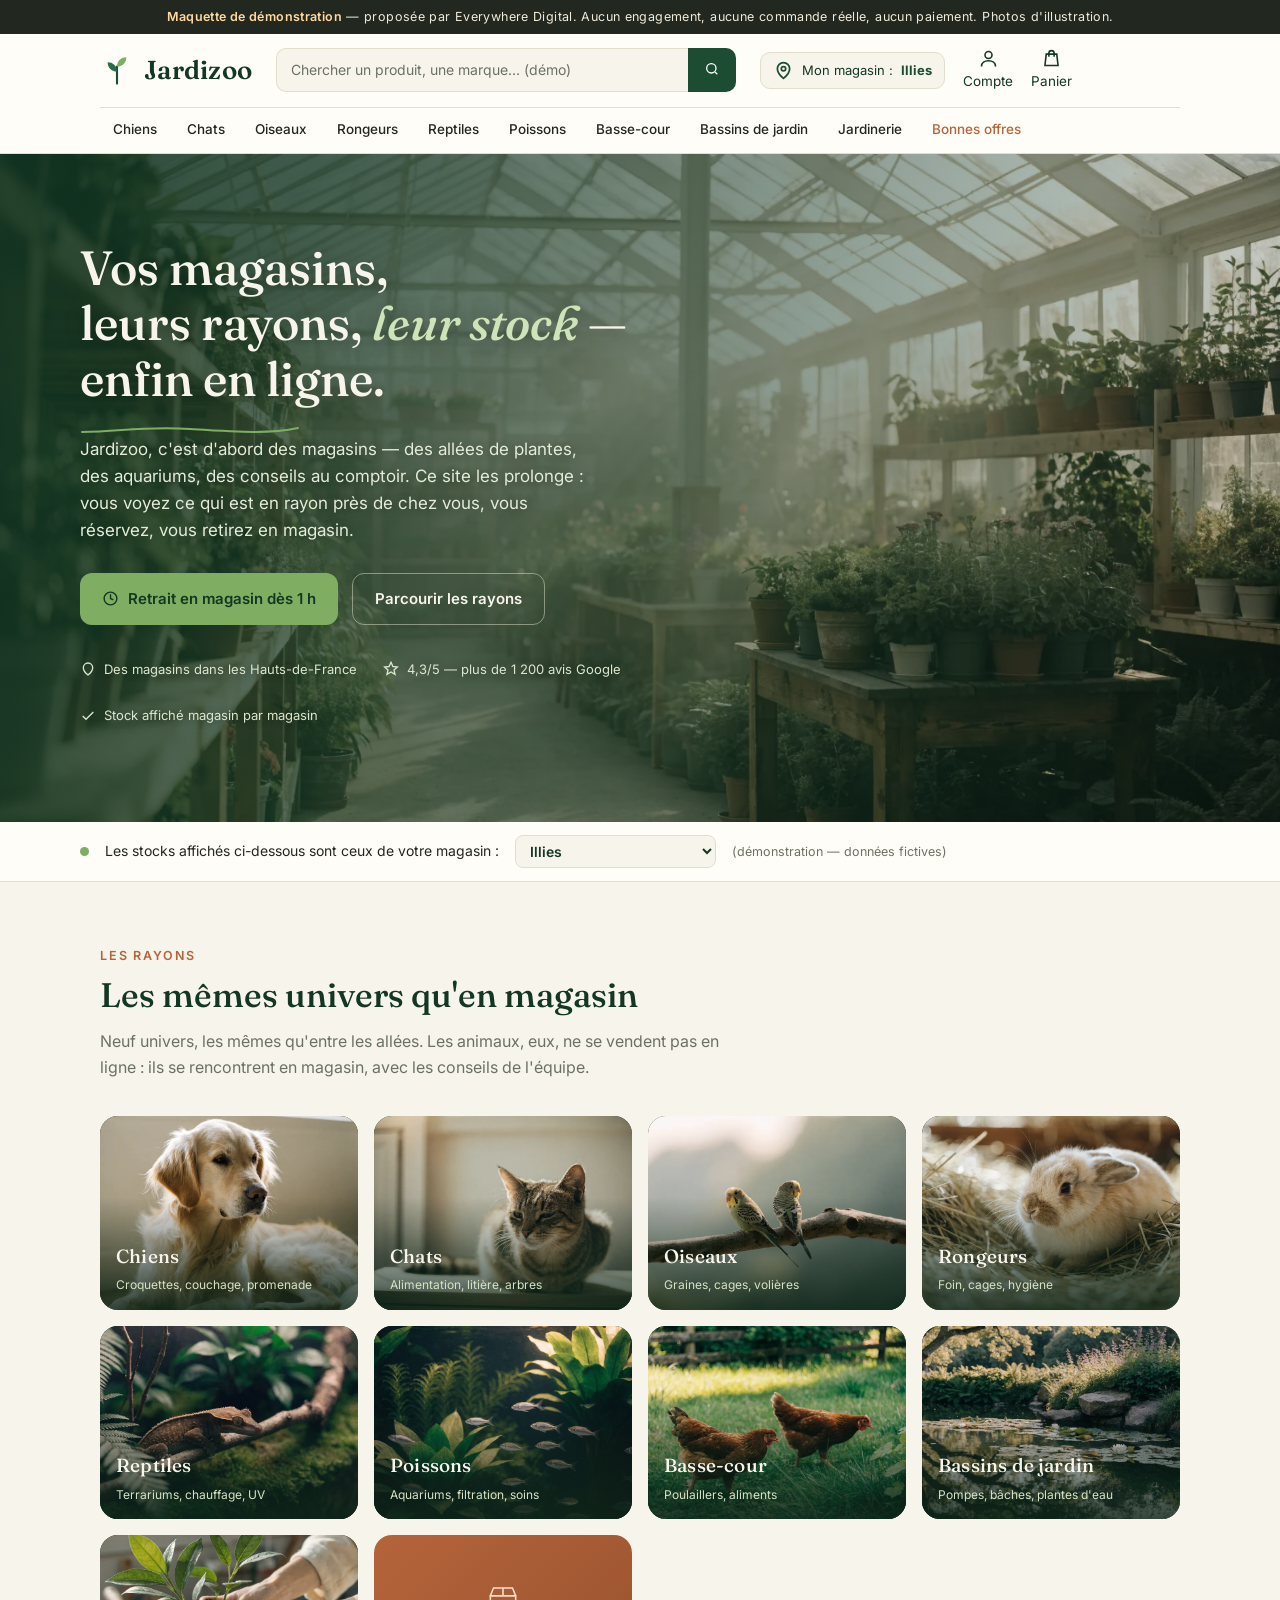
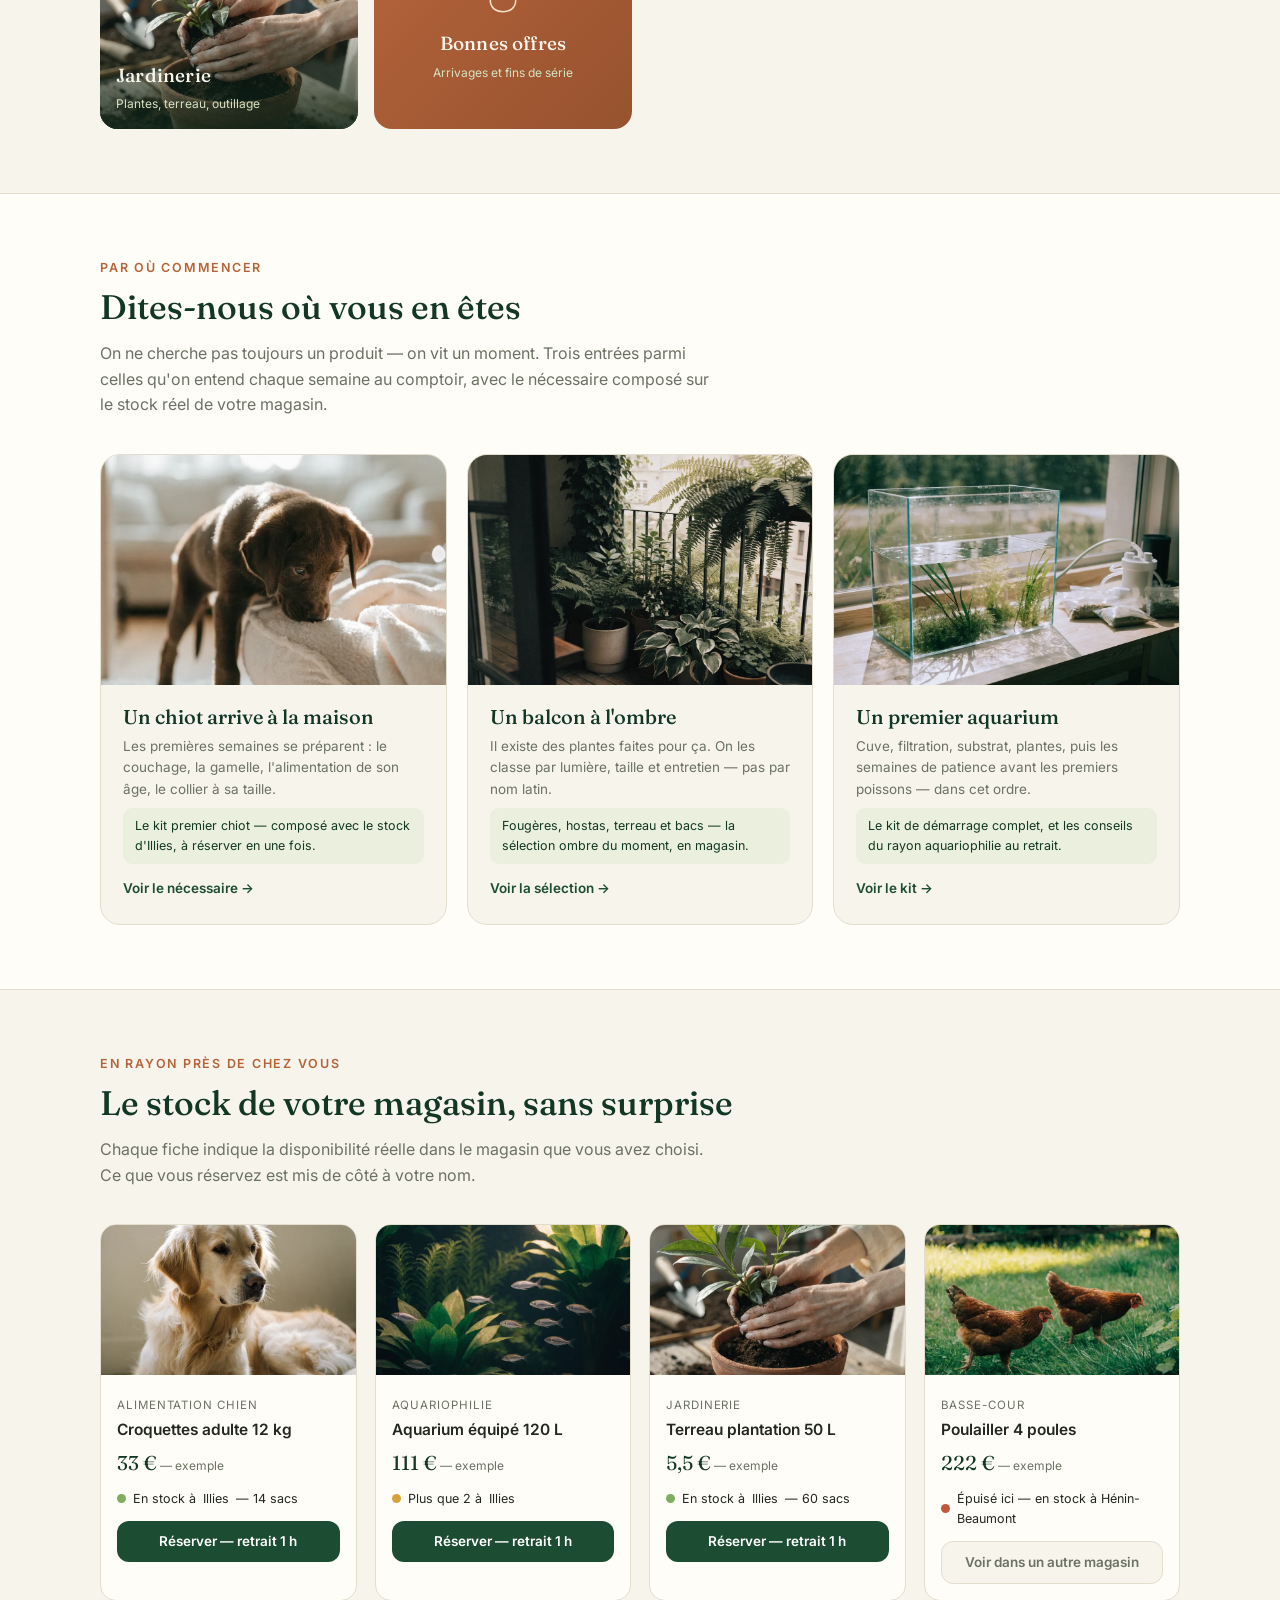
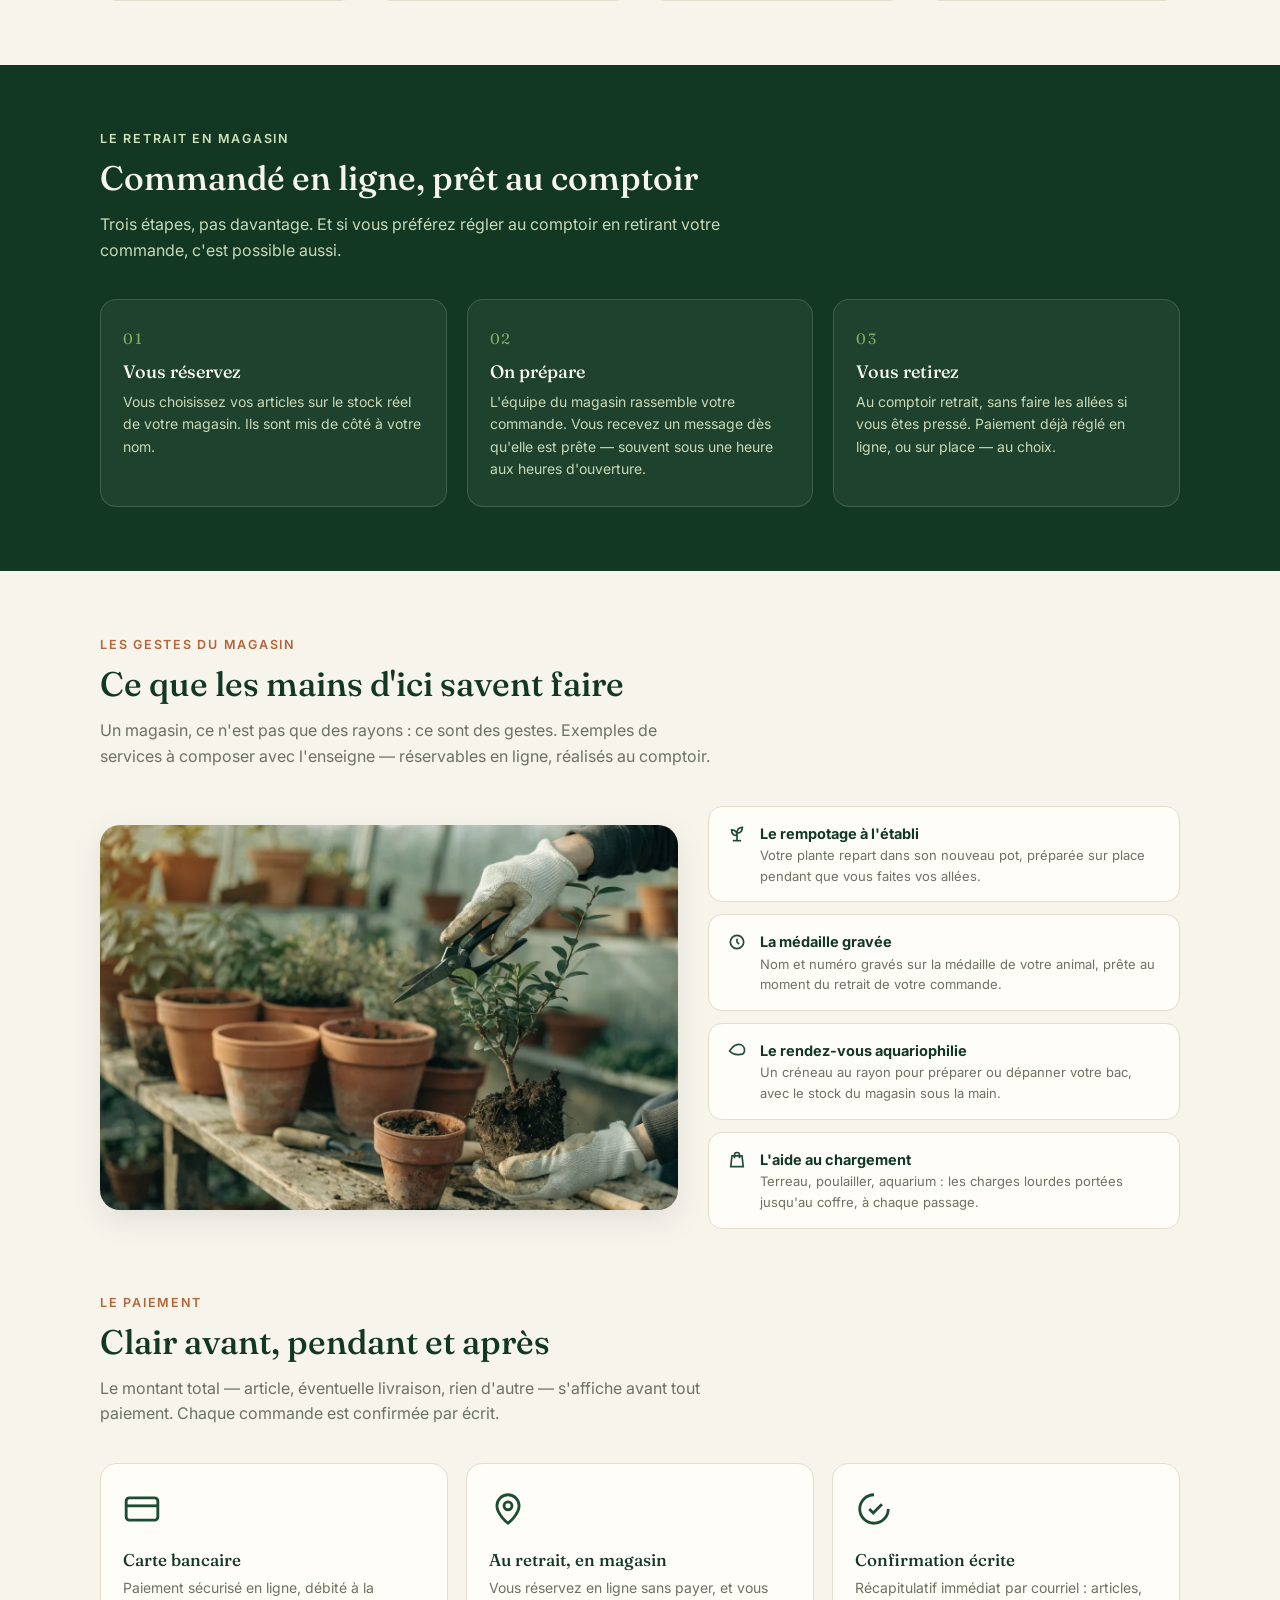
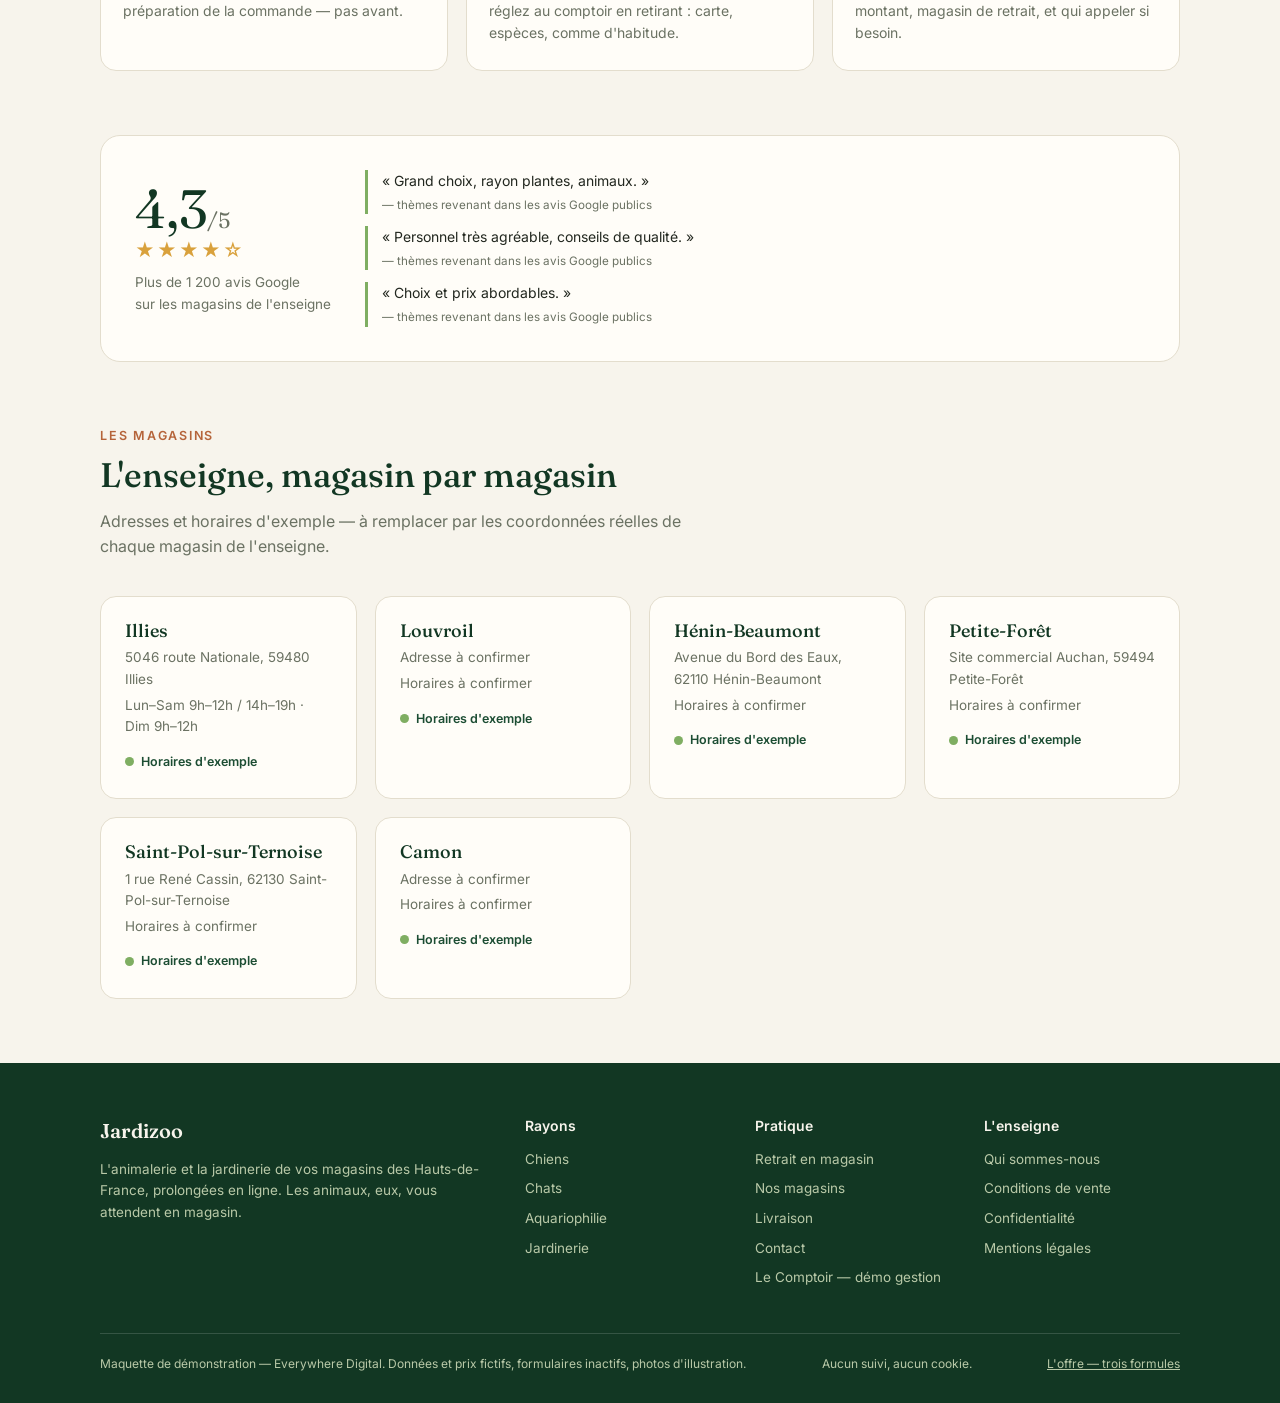
==== commit 84f6e85a: "regie: gamme Origine/Singulier/Everywhere — page /offre/ + porte sur le hub Co-Authored-By: Claude O" ====
--- a/index.html
+++ b/index.html
@@ -396,6 +396,7 @@
     <div class="pied-bas">
       <span>Maquette de démonstration — Everywhere Digital. Données et prix fictifs, formulaires inactifs, photos d'illustration.</span>
       <span>Aucun suivi, aucun cookie.</span>
+      <span><a href="offre/" style="text-decoration:underline">L'offre — trois formules</a></span>
     </div>
   </div>
 </footer>
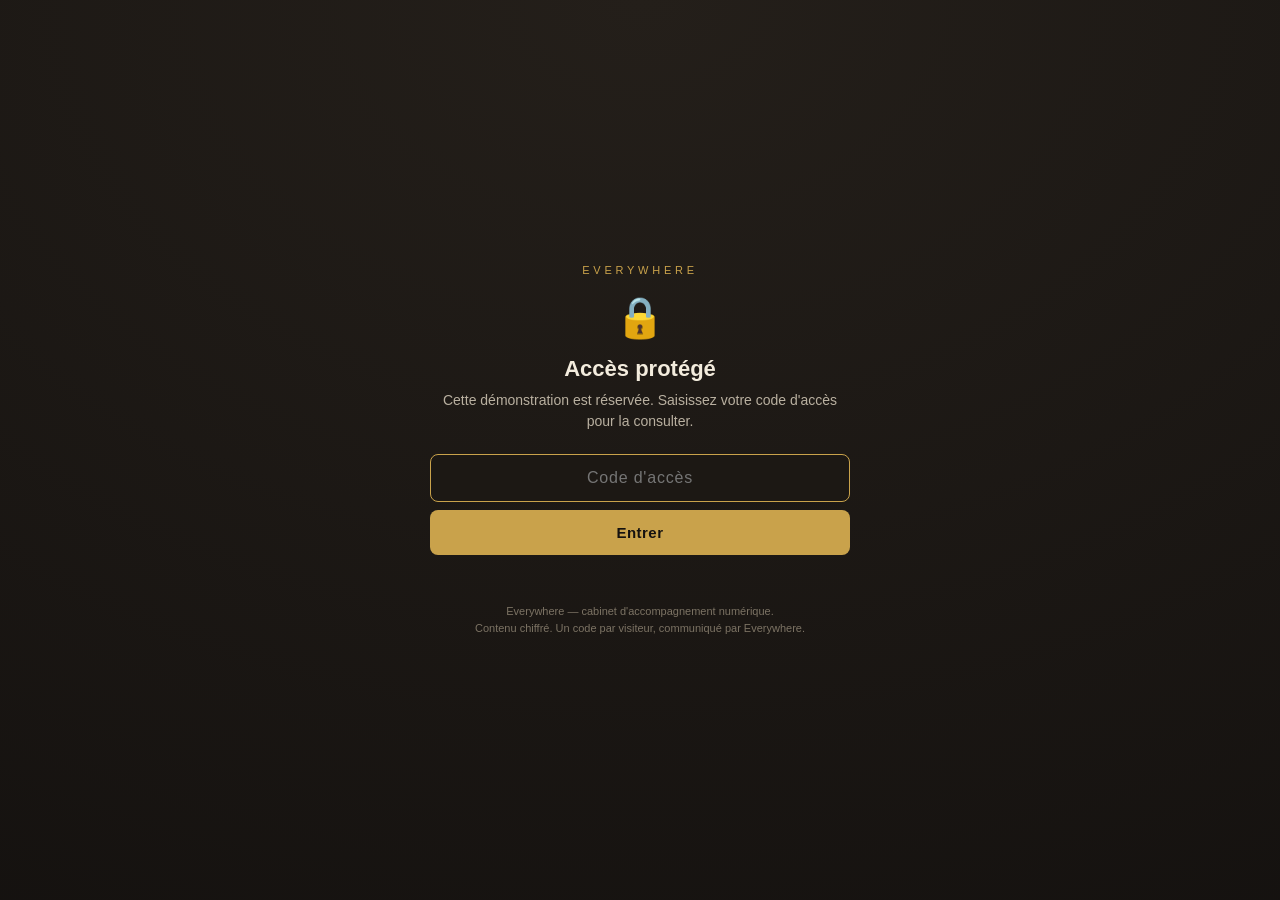
==== commit 61ab6ce0: "regie: hero sublime (vraies photos + logo) + cadenas d'acces everywherexjardizoo Co-Authored-By: Cla" ====
--- a/index.html
+++ b/index.html
@@ -1,416 +1,76 @@
-<!DOCTYPE html>
-<html lang="fr">
-<head>
-<meta charset="UTF-8">
+<!-- cadenas-everywhere -->
+<!DOCTYPE html><html lang="fr"><head><meta charset="UTF-8">
 <meta name="viewport" content="width=device-width, initial-scale=1.0">
 <meta name="robots" content="noindex, nofollow">
-<title>Jardizoo — maquette de démonstration</title>
-<link rel="preconnect" href="https://fonts.googleapis.com">
-<link rel="preconnect" href="https://fonts.gstatic.com" crossorigin>
-<link href="https://fonts.googleapis.com/css2?family=Fraunces:opsz,wght@9..144,400;9..144,500;9..144,600&family=Inter:wght@400;500;600&display=swap" rel="stylesheet">
-<link rel="stylesheet" href="commun.css?v=2">
+<title>Accès protégé — Everywhere</title>
 <style>
-/* — héros photo : la serre au matin — */
-.heros{position:relative;color:var(--ivoire);overflow:hidden;background:var(--vert-fonce)}
-.heros .fond{position:absolute;inset:0;width:100%;height:100%;object-fit:cover;object-position:center}
-.heros .voile{position:absolute;inset:0;background:linear-gradient(100deg,rgba(18,55,35,.88) 0%,rgba(18,55,35,.62) 42%,rgba(18,55,35,.18) 100%)}
-.heros-int{position:relative;display:grid;grid-template-columns:1.05fr .95fr;gap:40px;align-items:center;padding:86px 0 96px}
-.heros h1{color:var(--ivoire);font-size:clamp(30px,4.6vw,48px);margin-bottom:16px;text-shadow:0 2px 18px rgba(0,0,0,.25)}
-.heros h1 em{font-style:italic;color:#cfe3b8}
-.heros p.sous{font-size:17px;color:#e4ecd8;max-width:46ch;margin-bottom:28px;text-shadow:0 1px 10px rgba(0,0,0,.3)}
-.heros .filet-germe{display:block;margin:12px 0 0}
-.cta-groupe{display:flex;gap:14px;flex-wrap:wrap}
-.heros-preuves{display:flex;gap:26px;margin-top:34px;flex-wrap:wrap}
-.preuve{font-size:13px;color:#dbe7cc;display:flex;align-items:center;gap:8px;text-shadow:0 1px 8px rgba(0,0,0,.4)}
-.preuve svg{width:16px;height:16px;flex:none}
-.filet-germe path{stroke:var(--seve);stroke-width:2;fill:none;stroke-linecap:round;stroke-dasharray:1;stroke-dashoffset:1;animation:germer 1.6s .4s ease forwards}
-@keyframes germer{to{stroke-dashoffset:0}}
-@media (prefers-reduced-motion: reduce){.filet-germe path{animation:none !important;stroke-dashoffset:0 !important}}
-
-/* — bandeau magasin / stock — */
-.bandeau-stock{background:var(--blanc);border-bottom:1px solid var(--filet)}
-.bandeau-stock-int{display:flex;align-items:center;gap:16px;padding:13px 0;font-size:14px;flex-wrap:wrap}
-.bandeau-stock select{font:inherit;font-size:14px;border:1.5px solid var(--filet);border-radius:8px;padding:6px 10px;background:var(--ivoire);color:var(--vert-fonce);font-weight:600;cursor:pointer}
-
-/* — univers en tuiles photo — */
-.grille-univers{display:grid;grid-template-columns:repeat(auto-fill,minmax(210px,1fr));gap:16px}
-.univers{position:relative;border-radius:18px;overflow:hidden;aspect-ratio:4/3;display:block;background:var(--vert-fonce);transition:transform .3s,box-shadow .3s}
-.univers:hover{transform:translateY(-4px);box-shadow:var(--ombre)}
-.univers img{position:absolute;inset:0;width:100%;height:100%;object-fit:cover;transition:transform .5s ease}
-.univers:hover img{transform:scale(1.045)}
-.univers .voile-u{position:absolute;inset:0;background:linear-gradient(180deg,transparent 42%,rgba(15,38,25,.82) 100%)}
-.univers .titre-u{position:absolute;left:16px;right:16px;bottom:13px;color:var(--ivoire)}
-.univers .titre-u b{display:block;font-family:'Fraunces',serif;font-size:19px;font-weight:500;letter-spacing:.01em}
-.univers .titre-u span{font-size:12px;color:#d5e2c3}
-.univers.offres-tuile{background:linear-gradient(135deg,var(--terre),#96522f);display:flex;align-items:center;justify-content:center;text-align:center}
-.univers.offres-tuile .titre-u{position:static;padding:16px}
-.univers.offres-tuile svg{width:38px;height:38px;margin:0 auto 10px;display:block;color:#f6dfc9}
-
-/* — situations (navigation par la vie du client) — */
-.situations{background:var(--blanc);border-top:1px solid var(--filet);border-bottom:1px solid var(--filet)}
-.grille-situations{display:grid;grid-template-columns:repeat(auto-fit,minmax(280px,1fr));gap:20px}
-.situation{background:var(--ivoire);border:1px solid var(--filet);border-radius:20px;overflow:hidden;display:flex;flex-direction:column;transition:transform .3s,box-shadow .3s}
-.situation:hover{transform:translateY(-4px);box-shadow:var(--ombre)}
-.situation img{width:100%;aspect-ratio:3/2;object-fit:cover}
-.situation .corps-s{padding:20px 22px 24px;display:flex;flex-direction:column;gap:8px;flex:1}
-.situation h3{font-size:20px}
-.situation p{font-size:13.5px;color:var(--gris);flex:1}
-.situation .kit{font-size:12.5px;color:var(--vert-fonce);background:#eaf0dd;border-radius:9px;padding:8px 12px}
-.situation .lien-s{font-size:13.5px;font-weight:600;color:var(--vert);display:inline-flex;align-items:center;gap:6px;margin-top:6px}
-
-/* — retrait 1h — */
-.retrait{background:var(--vert-fonce);color:var(--ivoire)}
-.retrait h2{color:var(--ivoire)}
-.retrait .intro-section{color:#c9d9b6}
-.etapes{display:grid;grid-template-columns:repeat(auto-fit,minmax(220px,1fr));gap:20px;counter-reset:etape}
-.etape{background:rgba(255,255,255,.06);border:1px solid rgba(255,255,255,.14);border-radius:16px;padding:26px 22px;position:relative}
-.etape::before{counter-increment:etape;content:counter(etape,decimal-leading-zero);font-family:'Fraunces',serif;font-size:15px;color:var(--seve);letter-spacing:.1em}
-.etape h3{color:var(--ivoire);font-size:18px;margin:10px 0 8px}
-.etape p{font-size:14px;color:#c9d9b6}
-
-/* — les ateliers — */
-.ateliers-grille{display:grid;grid-template-columns:1.1fr .9fr;gap:30px;align-items:center}
-.ateliers-grille img{border-radius:20px;width:100%;aspect-ratio:3/2;object-fit:cover;box-shadow:var(--ombre)}
-.liste-ateliers{display:grid;gap:12px}
-.atelier-item{background:var(--blanc);border:1px solid var(--filet);border-radius:14px;padding:15px 18px;display:flex;gap:13px;align-items:flex-start}
-.atelier-item svg{width:20px;height:20px;flex:none;color:var(--vert);margin-top:2px}
-.atelier-item b{font-size:14.5px;display:block;color:var(--vert-fonce)}
-.atelier-item p{font-size:13px;color:var(--gris)}
-
-/* — paiement — */
-.paiement-cartes{display:grid;grid-template-columns:repeat(auto-fit,minmax(240px,1fr));gap:18px}
-.pcarte{background:var(--blanc);border:1px solid var(--filet);border-radius:16px;padding:26px 22px}
-.pcarte .ico{width:38px;height:38px;color:var(--vert);margin-bottom:14px}
-.pcarte h3{font-size:17px;margin-bottom:8px}
-.pcarte p{font-size:14px;color:var(--gris)}
-
-/* — avis — */
-.avis-bloc{display:flex;align-items:center;gap:34px;flex-wrap:wrap;background:var(--blanc);border:1px solid var(--filet);border-radius:20px;padding:34px}
-.note{font-family:'Fraunces',serif;font-size:54px;color:var(--vert-fonce);line-height:1}
-.etoiles{color:#d9a13c;font-size:19px;letter-spacing:2px}
-.avis-bloc .detail{font-size:13.5px;color:var(--gris);margin-top:6px}
-.avis-citations{flex:1;min-width:260px;display:grid;gap:12px}
-.citation{font-size:14px;border-left:3px solid var(--seve);padding-left:14px;color:var(--encre)}
-.citation small{display:block;color:var(--gris);margin-top:3px}
-
-/* — magasins — */
-.grille-magasins{display:grid;grid-template-columns:repeat(auto-fill,minmax(250px,1fr));gap:18px}
-.magasin{background:var(--blanc);border:1px solid var(--filet);border-radius:16px;padding:24px}
-.magasin h3{font-size:18px;margin-bottom:6px}
-.magasin p{font-size:13.5px;color:var(--gris);margin-bottom:4px}
-.magasin .ouvert{display:inline-flex;align-items:center;gap:7px;font-size:12.5px;color:var(--vert);font-weight:600;margin-top:10px}
-
-@media (max-width:860px){
-  .heros-int{grid-template-columns:1fr;padding:56px 0 62px}
-  .ateliers-grille{grid-template-columns:1fr}
-}
-</style>
-</head>
+:root{--noir:#14110f;--or:#c9a24b;--creme:#f3ecdd}
+*{margin:0;padding:0;box-sizing:border-box}
+body{font-family:-apple-system,BlinkMacSystemFont,'Segoe UI',Roboto,sans-serif;min-height:100vh;
+ background:radial-gradient(120% 120% at 50% 0%,#241f1a,var(--noir));color:var(--creme);
+ display:flex;align-items:center;justify-content:center;padding:24px}
+.card{max-width:420px;width:100%;text-align:center}
+.mark{font-size:11px;letter-spacing:.34em;text-transform:uppercase;color:var(--or);margin-bottom:18px}
+.lock{font-size:40px;margin-bottom:14px}
+h1{font-size:22px;font-weight:600;line-height:1.25;margin-bottom:8px}
+p.sub{font-size:14px;color:#b9b0a0;margin-bottom:22px;line-height:1.5}
+form{display:flex;gap:8px;flex-direction:column}
+input{width:100%;background:#1c1814;border:1px solid rgba(201,162,75,.4);color:var(--creme);
+ padding:14px 16px;font-size:16px;border-radius:8px;text-align:center;letter-spacing:.05em}
+input:focus{outline:none;border-color:var(--or)}
+button{background:var(--or);color:var(--noir);border:none;padding:14px;font-size:15px;font-weight:600;
+ border-radius:8px;cursor:pointer;letter-spacing:.03em}
+button:hover{filter:brightness(1.08)}
+.err{color:#e6857a;font-size:13px;min-height:18px;margin-top:4px}
+.foot{margin-top:26px;font-size:11px;color:#7c7364;line-height:1.5}
+</style></head>
 <body>
-
-<div class="demo-bandeau"><strong>Maquette de démonstration</strong> — proposée par Everywhere Digital. Aucun engagement, aucune commande réelle, aucun paiement. Photos d'illustration.</div>
-
-<header>
-  <div class="conteneur">
-    <div class="entete-haut">
-      <a class="logo" href="index.html" aria-label="Jardizoo">
-        <svg viewBox="0 0 40 40" aria-hidden="true"><path d="M20 36V16" stroke="#1c4d33" stroke-width="2.5" stroke-linecap="round"/><path d="M20 22c-7 0-11-5-11-11 6 0 11 4 11 11Z" fill="#2e6b47"/><path d="M20 16c7 0 11-5 11-11-6 0-11 4-11 11Z" fill="#7fae62"/></svg>
-        Jardizoo
-      </a>
-      <div class="recherche" role="search">
-        <input type="search" placeholder="Chercher un produit, une marque… (démo)" aria-label="Recherche">
-        <button aria-label="Rechercher"><svg width="16" height="16" viewBox="0 0 24 24" fill="none" stroke="currentColor" stroke-width="2"><circle cx="11" cy="11" r="7"/><path d="m20 20-3.5-3.5"/></svg></button>
-      </div>
-      <div class="entete-actions">
-        <div class="mon-magasin" title="Choisir mon magasin (démonstration)">
-          <svg width="15" height="15" viewBox="0 0 24 24" fill="none" stroke="#1c4d33" stroke-width="2"><path d="M12 21s-7-5.5-7-11a7 7 0 0 1 14 0c0 5.5-7 11-7 11Z"/><circle cx="12" cy="10" r="2.5"/></svg>
-          Mon magasin : <b id="magasin-choisi">Illies</b>
-        </div>
-        <div class="action"><svg viewBox="0 0 24 24" fill="none" stroke="currentColor" stroke-width="1.8"><circle cx="12" cy="8" r="4"/><path d="M4 21c0-4 3.5-6.5 8-6.5s8 2.5 8 6.5"/></svg><span>Compte</span></div>
-        <a class="action" href="panier.html"><svg viewBox="0 0 24 24" fill="none" stroke="currentColor" stroke-width="1.8"><path d="M6 7h12l1.5 13h-15L6 7Z"/><path d="M9 10V6a3 3 0 0 1 6 0v4"/></svg><span>Panier</span></a>
-      </div>
-    </div>
-    <nav class="rayons-nav" aria-label="Rayons">
-      <ul>
-        <li><a href="rayon.html">Chiens</a></li>
-        <li><a href="#univers">Chats</a></li>
-        <li><a href="#univers">Oiseaux</a></li>
-        <li><a href="#univers">Rongeurs</a></li>
-        <li><a href="#univers">Reptiles</a></li>
-        <li><a href="#univers">Poissons</a></li>
-        <li><a href="#univers">Basse-cour</a></li>
-        <li><a href="#univers">Bassins de jardin</a></li>
-        <li><a href="#univers">Jardinerie</a></li>
-        <li><a href="#univers" class="offres">Bonnes offres</a></li>
-      </ul>
-    </nav>
-  </div>
-</header>
-
-<!-- HÉROS : la serre au matin -->
-<div class="heros">
-  <img class="fond" src="assets/hero.webp" alt="" fetchpriority="high">
-  <div class="voile" aria-hidden="true"></div>
-  <div class="conteneur heros-int">
-    <div>
-      <h1>Vos magasins,<br>leurs rayons, <em>leur stock</em> —<br>enfin en ligne.</h1>
-      <svg class="filet-germe" width="220" height="14" viewBox="0 0 220 14" aria-hidden="true"><path pathLength="1" d="M2 10 C 40 10, 60 4, 110 7 S 190 12, 218 6"/></svg>
-      <p class="sous">Jardizoo, c'est d'abord des magasins — des allées de plantes, des aquariums, des conseils au comptoir. Ce site les prolonge : vous voyez ce qui est en rayon près de chez vous, vous réservez, vous retirez en magasin.</p>
-      <div class="cta-groupe">
-        <a class="btn btn-plein" href="#retrait"><svg width="17" height="17" viewBox="0 0 24 24" fill="none" stroke="currentColor" stroke-width="2"><path d="M12 6v6l4 2"/><circle cx="12" cy="12" r="9"/></svg>Retrait en magasin dès 1 h</a>
-        <a class="btn btn-ligne" href="#univers">Parcourir les rayons</a>
-      </div>
-      <div class="heros-preuves">
-        <span class="preuve"><svg viewBox="0 0 24 24" fill="none" stroke="currentColor" stroke-width="2"><path d="M12 21s-7-5.5-7-11a7 7 0 0 1 14 0c0 5.5-7 11-7 11Z"/></svg>Des magasins dans les Hauts-de-France</span>
-        <span class="preuve"><svg viewBox="0 0 24 24" fill="none" stroke="currentColor" stroke-width="2"><path d="m12 2 2.9 6.3 6.6.6-5 4.5 1.5 6.6L12 16.5 6 20l1.5-6.6-5-4.5 6.6-.6L12 2Z"/></svg>4,3/5 — plus de 1 200 avis Google</span>
-        <span class="preuve"><svg viewBox="0 0 24 24" fill="none" stroke="currentColor" stroke-width="2"><path d="M20 6 9 17l-5-5"/></svg>Stock affiché magasin par magasin</span>
-      </div>
-    </div>
-    <div></div>
-  </div>
+<div class="card">
+  <div class="mark">Everywhere</div>
+  <div class="lock">&#128274;</div>
+  <h1>Accès protégé</h1>
+  <p class="sub">Cette démonstration est réservée. Saisissez votre code d'accès pour la consulter.</p>
+  <form id="f"><input id="pw" type="password" placeholder="Code d'accès" autocomplete="off" autofocus>
+  <button type="submit">Entrer</button></form>
+  <div class="err" id="e"></div>
+  <div class="foot">Everywhere — cabinet d'accompagnement numérique.<br>Contenu chiffré. Un code par visiteur, communiqué par Everywhere.</div>
 </div>
-
-<!-- BANDEAU STOCK LOCAL -->
-<div class="bandeau-stock">
-  <div class="conteneur bandeau-stock-int">
-    <span class="pastille" aria-hidden="true"></span>
-    <span>Les stocks affichés ci-dessous sont ceux de votre magasin :</span>
-    <select id="selecteur-magasin" aria-label="Choisir un magasin">
-      <option>Illies</option>
-      <option>Louvroil</option>
-      <option>Hénin-Beaumont</option>
-      <option>Petite-Forêt</option>
-      <option>Saint-Pol-sur-Ternoise</option>
-      <option>Camon</option>
-    </select>
-    <span style="color:var(--gris);font-size:12.5px">(démonstration — données fictives)</span>
-  </div>
-</div>
-
-<!-- UNIVERS EN TUILES PHOTO -->
-<section id="univers">
-  <div class="conteneur">
-    <p class="sur-titre apparait">Les rayons</p>
-    <h2 class="titre-section apparait">Les mêmes univers qu'en magasin</h2>
-    <p class="intro-section apparait">Neuf univers, les mêmes qu'entre les allées. Les animaux, eux, ne se vendent pas en ligne : ils se rencontrent en magasin, avec les conseils de l'équipe.</p>
-    <div class="grille-univers">
-      <a class="univers apparait" href="rayon.html"><img src="assets/u-chien.webp" alt="Chien" loading="lazy"><span class="voile-u"></span><span class="titre-u"><b>Chiens</b><span>Croquettes, couchage, promenade</span></span></a>
-      <a class="univers apparait" href="rayon.html"><img src="assets/u-chat.webp" alt="Chat" loading="lazy"><span class="voile-u"></span><span class="titre-u"><b>Chats</b><span>Alimentation, litière, arbres</span></span></a>
-      <a class="univers apparait" href="rayon.html"><img src="assets/u-oiseaux.webp" alt="Oiseaux" loading="lazy"><span class="voile-u"></span><span class="titre-u"><b>Oiseaux</b><span>Graines, cages, volières</span></span></a>
-      <a class="univers apparait" href="rayon.html"><img src="assets/u-rongeurs.webp" alt="Rongeurs" loading="lazy"><span class="voile-u"></span><span class="titre-u"><b>Rongeurs</b><span>Foin, cages, hygiène</span></span></a>
-      <a class="univers apparait" href="rayon.html"><img src="assets/u-reptiles.webp" alt="Reptiles" loading="lazy"><span class="voile-u"></span><span class="titre-u"><b>Reptiles</b><span>Terrariums, chauffage, UV</span></span></a>
-      <a class="univers apparait" href="rayon.html"><img src="assets/u-poissons.webp" alt="Poissons" loading="lazy"><span class="voile-u"></span><span class="titre-u"><b>Poissons</b><span>Aquariums, filtration, soins</span></span></a>
-      <a class="univers apparait" href="rayon.html"><img src="assets/u-bassecour.webp" alt="Basse-cour" loading="lazy"><span class="voile-u"></span><span class="titre-u"><b>Basse-cour</b><span>Poulaillers, aliments</span></span></a>
-      <a class="univers apparait" href="rayon.html"><img src="assets/u-bassin.webp" alt="Bassins de jardin" loading="lazy"><span class="voile-u"></span><span class="titre-u"><b>Bassins de jardin</b><span>Pompes, bâches, plantes d'eau</span></span></a>
-      <a class="univers apparait" href="rayon.html"><img src="assets/u-jardinerie.webp" alt="Jardinerie" loading="lazy"><span class="voile-u"></span><span class="titre-u"><b>Jardinerie</b><span>Plantes, terreau, outillage</span></span></a>
-      <a class="univers offres-tuile apparait" href="rayon.html"><span class="titre-u"><svg viewBox="0 0 48 48" fill="none" stroke="currentColor" stroke-width="2"><path d="M8 20h32v6c0 9-7 14-16 14S8 35 8 26v-6Z"/><path d="M8 20l4-10h24l4 10M24 10v10"/></svg><b>Bonnes offres</b><span>Arrivages et fins de série</span></span></a>
-    </div>
-  </div>
-</section>
-
-<!-- SELON VOTRE SITUATION -->
-<section class="situations">
-  <div class="conteneur">
-    <p class="sur-titre apparait">Par où commencer</p>
-    <h2 class="titre-section apparait">Dites-nous où vous en êtes</h2>
-    <p class="intro-section apparait">On ne cherche pas toujours un produit — on vit un moment. Trois entrées parmi celles qu'on entend chaque semaine au comptoir, avec le nécessaire composé sur le stock réel de votre magasin.</p>
-    <div class="grille-situations">
-      <div class="situation apparait">
-        <img src="assets/sit-chiot.webp" alt="" loading="lazy">
-        <div class="corps-s">
-          <h3>Un chiot arrive à la maison</h3>
-          <p>Les premières semaines se préparent : le couchage, la gamelle, l'alimentation de son âge, le collier à sa taille.</p>
-          <span class="kit">Le kit premier chiot — composé avec le stock d'Illies, à réserver en une fois.</span>
-          <a class="lien-s" href="rayon.html">Voir le nécessaire →</a>
-        </div>
-      </div>
-      <div class="situation apparait">
-        <img src="assets/sit-balcon.webp" alt="" loading="lazy">
-        <div class="corps-s">
-          <h3>Un balcon à l'ombre</h3>
-          <p>Il existe des plantes faites pour ça. On les classe par lumière, taille et entretien — pas par nom latin.</p>
-          <span class="kit">Fougères, hostas, terreau et bacs — la sélection ombre du moment, en magasin.</span>
-          <a class="lien-s" href="rayon.html">Voir la sélection →</a>
-        </div>
-      </div>
-      <div class="situation apparait">
-        <img src="assets/sit-aquarium.webp" alt="" loading="lazy">
-        <div class="corps-s">
-          <h3>Un premier aquarium</h3>
-          <p>Cuve, filtration, substrat, plantes, puis les semaines de patience avant les premiers poissons — dans cet ordre.</p>
-          <span class="kit">Le kit de démarrage complet, et les conseils du rayon aquariophilie au retrait.</span>
-          <a class="lien-s" href="rayon.html">Voir le kit →</a>
-        </div>
-      </div>
-    </div>
-  </div>
-</section>
-
-<!-- PRODUITS DÉMO -->
-<section>
-  <div class="conteneur">
-    <p class="sur-titre apparait">En rayon près de chez vous</p>
-    <h2 class="titre-section apparait">Le stock de votre magasin, sans surprise</h2>
-    <p class="intro-section apparait">Chaque fiche indique la disponibilité réelle dans le magasin que vous avez choisi. Ce que vous réservez est mis de côté à votre nom.</p>
-    <div class="grille-produits">
-      <article class="produit apparait">
-        <div class="visuel" style="padding:0"><img src="assets/u-chien.webp" alt="" loading="lazy" style="width:100%;height:100%;object-fit:cover"></div>
-        <div class="corps">
-          <span class="marque">Alimentation chien</span>
-          <h3><a href="produit.html">Croquettes adulte 12 kg</a></h3>
-          <p class="prix">33 €<small> — exemple</small></p>
-          <p class="stock-ligne"><span class="pastille"></span>En stock à <span class="ou-magasin">Illies</span> — 14 sacs</p>
-          <a class="btn" href="produit.html">Réserver — retrait 1 h</a>
-        </div>
-      </article>
-      <article class="produit apparait">
-        <div class="visuel" style="padding:0"><img src="assets/u-poissons.webp" alt="" loading="lazy" style="width:100%;height:100%;object-fit:cover"></div>
-        <div class="corps">
-          <span class="marque">Aquariophilie</span>
-          <h3><a href="produit.html">Aquarium équipé 120 L</a></h3>
-          <p class="prix">111 €<small> — exemple</small></p>
-          <p class="stock-ligne faible"><span class="pastille"></span>Plus que 2 à <span class="ou-magasin">Illies</span></p>
-          <a class="btn" href="produit.html">Réserver — retrait 1 h</a>
-        </div>
-      </article>
-      <article class="produit apparait">
-        <div class="visuel" style="padding:0"><img src="assets/u-jardinerie.webp" alt="" loading="lazy" style="width:100%;height:100%;object-fit:cover"></div>
-        <div class="corps">
-          <span class="marque">Jardinerie</span>
-          <h3><a href="produit.html">Terreau plantation 50 L</a></h3>
-          <p class="prix">5,5 €<small> — exemple</small></p>
-          <p class="stock-ligne"><span class="pastille"></span>En stock à <span class="ou-magasin">Illies</span> — 60 sacs</p>
-          <a class="btn" href="produit.html">Réserver — retrait 1 h</a>
-        </div>
-      </article>
-      <article class="produit apparait">
-        <div class="visuel" style="padding:0"><img src="assets/u-bassecour.webp" alt="" loading="lazy" style="width:100%;height:100%;object-fit:cover"></div>
-        <div class="corps">
-          <span class="marque">Basse-cour</span>
-          <h3><a href="produit.html">Poulailler 4 poules</a></h3>
-          <p class="prix">222 €<small> — exemple</small></p>
-          <p class="stock-ligne epuise"><span class="pastille"></span>Épuisé ici — en stock à Hénin-Beaumont</p>
-          <a class="btn indispo" href="produit.html">Voir dans un autre magasin</a>
-        </div>
-      </article>
-    </div>
-  </div>
-</section>
-
-<!-- RETRAIT 1H -->
-<section class="retrait" id="retrait">
-  <div class="conteneur">
-    <p class="sur-titre apparait" style="color:#cfe3b8">Le retrait en magasin</p>
-    <h2 class="titre-section apparait">Commandé en ligne, prêt au comptoir</h2>
-    <p class="intro-section apparait">Trois étapes, pas davantage. Et si vous préférez régler au comptoir en retirant votre commande, c'est possible aussi.</p>
-    <div class="etapes">
-      <div class="etape apparait"><h3>Vous réservez</h3><p>Vous choisissez vos articles sur le stock réel de votre magasin. Ils sont mis de côté à votre nom.</p></div>
-      <div class="etape apparait"><h3>On prépare</h3><p>L'équipe du magasin rassemble votre commande. Vous recevez un message dès qu'elle est prête — souvent sous une heure aux heures d'ouverture.</p></div>
-      <div class="etape apparait"><h3>Vous retirez</h3><p>Au comptoir retrait, sans faire les allées si vous êtes pressé. Paiement déjà réglé en ligne, ou sur place — au choix.</p></div>
-    </div>
-  </div>
-</section>
-
-<!-- LES ATELIERS -->
-<section>
-  <div class="conteneur">
-    <p class="sur-titre apparait">Les gestes du magasin</p>
-    <h2 class="titre-section apparait">Ce que les mains d'ici savent faire</h2>
-    <p class="intro-section apparait">Un magasin, ce n'est pas que des rayons : ce sont des gestes. Exemples de services à composer avec l'enseigne — réservables en ligne, réalisés au comptoir.</p>
-    <div class="ateliers-grille">
-      <img class="apparait" src="assets/atelier.webp" alt="Rempotage à l'établi du magasin" loading="lazy">
-      <div class="liste-ateliers">
-        <div class="atelier-item apparait"><svg viewBox="0 0 24 24" fill="none" stroke="currentColor" stroke-width="2"><path d="M12 20v-8m0 2c-4 0-6.5-2.8-6.5-7C9.5 7 12 9.8 12 14Zm0-3c4 0 6.5-2.8 6.5-7-4 0-6.5 2.8-6.5 7Z"/><path d="M7 20h10"/></svg>
-          <span><b>Le rempotage à l'établi</b><p>Votre plante repart dans son nouveau pot, préparée sur place pendant que vous faites vos allées.</p></span></div>
-        <div class="atelier-item apparait"><svg viewBox="0 0 24 24" fill="none" stroke="currentColor" stroke-width="2"><circle cx="12" cy="12" r="8"/><path d="M12 8v4l2.5 2.5"/></svg>
-          <span><b>La médaille gravée</b><p>Nom et numéro gravés sur la médaille de votre animal, prête au moment du retrait de votre commande.</p></span></div>
-        <div class="atelier-item apparait"><svg viewBox="0 0 24 24" fill="none" stroke="currentColor" stroke-width="2"><path d="M3 12c4-6 8-8 11-8 4 0 7 3 7 7 0 3-2 5-5 5-4 1-9 0-13-4Z"/></svg>
-          <span><b>Le rendez-vous aquariophilie</b><p>Un créneau au rayon pour préparer ou dépanner votre bac, avec le stock du magasin sous la main.</p></span></div>
-        <div class="atelier-item apparait"><svg viewBox="0 0 24 24" fill="none" stroke="currentColor" stroke-width="2"><path d="M6 7h12l1.5 13h-15L6 7Z"/><path d="M9 10V6a3 3 0 0 1 6 0v4"/></svg>
-          <span><b>L'aide au chargement</b><p>Terreau, poulailler, aquarium : les charges lourdes portées jusqu'au coffre, à chaque passage.</p></span></div>
-      </div>
-    </div>
-  </div>
-</section>
-
-<!-- PAIEMENT -->
-<section style="padding-top:0">
-  <div class="conteneur">
-    <p class="sur-titre apparait">Le paiement</p>
-    <h2 class="titre-section apparait">Clair avant, pendant et après</h2>
-    <p class="intro-section apparait">Le montant total — article, éventuelle livraison, rien d'autre — s'affiche avant tout paiement. Chaque commande est confirmée par écrit.</p>
-    <div class="paiement-cartes">
-      <div class="pcarte apparait"><svg class="ico" viewBox="0 0 24 24" fill="none" stroke="currentColor" stroke-width="1.8"><rect x="2" y="5" width="20" height="14" rx="2"/><path d="M2 10h20"/></svg><h3>Carte bancaire</h3><p>Paiement sécurisé en ligne, débité à la préparation de la commande — pas avant.</p></div>
-      <div class="pcarte apparait"><svg class="ico" viewBox="0 0 24 24" fill="none" stroke="currentColor" stroke-width="1.8"><path d="M12 21s-7-5.5-7-11a7 7 0 0 1 14 0c0 5.5-7 11-7 11Z"/><circle cx="12" cy="10" r="2.5"/></svg><h3>Au retrait, en magasin</h3><p>Vous réservez en ligne sans payer, et vous réglez au comptoir en retirant : carte, espèces, comme d'habitude.</p></div>
-      <div class="pcarte apparait"><svg class="ico" viewBox="0 0 24 24" fill="none" stroke="currentColor" stroke-width="1.8"><path d="M21 12a9 9 0 1 1-9-9"/><path d="m9 12 2.5 2.5L17 9"/></svg><h3>Confirmation écrite</h3><p>Récapitulatif immédiat par courriel : articles, montant, magasin de retrait, et qui appeler si besoin.</p></div>
-    </div>
-  </div>
-</section>
-
-<!-- AVIS -->
-<section style="padding-top:0">
-  <div class="conteneur">
-    <div class="avis-bloc apparait">
-      <div>
-        <div class="note">4,3<span style="font-size:22px;color:var(--gris)">/5</span></div>
-        <div class="etoiles" aria-hidden="true">★★★★☆</div>
-        <p class="detail">Plus de 1 200 avis Google<br>sur les magasins de l'enseigne</p>
-      </div>
-      <div class="avis-citations">
-        <p class="citation">« Grand choix, rayon plantes, animaux. »<small>— thèmes revenant dans les avis Google publics</small></p>
-        <p class="citation">« Personnel très agréable, conseils de qualité. »<small>— thèmes revenant dans les avis Google publics</small></p>
-        <p class="citation">« Choix et prix abordables. »<small>— thèmes revenant dans les avis Google publics</small></p>
-      </div>
-    </div>
-  </div>
-</section>
-
-<!-- MAGASINS -->
-<section id="magasins" style="padding-top:0">
-  <div class="conteneur">
-    <p class="sur-titre apparait">Les magasins</p>
-    <h2 class="titre-section apparait">L'enseigne, magasin par magasin</h2>
-    <p class="intro-section apparait">Adresses et horaires d'exemple — à remplacer par les coordonnées réelles de chaque magasin de l'enseigne.</p>
-    <div class="grille-magasins">
-      <div class="magasin apparait"><h3>Illies</h3><p>5046 route Nationale, 59480 Illies</p><p>Lun–Sam 9h–12h / 14h–19h · Dim 9h–12h</p><span class="ouvert"><span class="pastille"></span>Horaires d'exemple</span></div>
-      <div class="magasin apparait"><h3>Louvroil</h3><p>Adresse à confirmer</p><p>Horaires à confirmer</p><span class="ouvert"><span class="pastille"></span>Horaires d'exemple</span></div>
-      <div class="magasin apparait"><h3>Hénin-Beaumont</h3><p>Avenue du Bord des Eaux, 62110 Hénin-Beaumont</p><p>Horaires à confirmer</p><span class="ouvert"><span class="pastille"></span>Horaires d'exemple</span></div>
-      <div class="magasin apparait"><h3>Petite-Forêt</h3><p>Site commercial Auchan, 59494 Petite-Forêt</p><p>Horaires à confirmer</p><span class="ouvert"><span class="pastille"></span>Horaires d'exemple</span></div>
-      <div class="magasin apparait"><h3>Saint-Pol-sur-Ternoise</h3><p>1 rue René Cassin, 62130 Saint-Pol-sur-Ternoise</p><p>Horaires à confirmer</p><span class="ouvert"><span class="pastille"></span>Horaires d'exemple</span></div>
-      <div class="magasin apparait"><h3>Camon</h3><p>Adresse à confirmer</p><p>Horaires à confirmer</p><span class="ouvert"><span class="pastille"></span>Horaires d'exemple</span></div>
-    </div>
-  </div>
-</section>
-
-<footer>
-  <div class="conteneur">
-    <div class="pied-grille">
-      <div>
-        <h4 style="font-family:'Fraunces',serif;font-size:20px">Jardizoo</h4>
-        <p>L'animalerie et la jardinerie de vos magasins des Hauts-de-France, prolongées en ligne. Les animaux, eux, vous attendent en magasin.</p>
-      </div>
-      <div><h4>Rayons</h4><ul><li><a href="rayon.html">Chiens</a></li><li><a href="#univers">Chats</a></li><li><a href="#univers">Aquariophilie</a></li><li><a href="#univers">Jardinerie</a></li></ul></div>
-      <div><h4>Pratique</h4><ul><li><a href="#retrait">Retrait en magasin</a></li><li><a href="#magasins">Nos magasins</a></li><li><a href="#">Livraison</a></li><li><a href="#">Contact</a></li><li><a href="gestion.html">Le Comptoir — démo gestion</a></li></ul></div>
-      <div><h4>L'enseigne</h4><ul><li><a href="#">Qui sommes-nous</a></li><li><a href="#">Conditions de vente</a></li><li><a href="#">Confidentialité</a></li><li><a href="#">Mentions légales</a></li></ul></div>
-    </div>
-    <div class="pied-bas">
-      <span>Maquette de démonstration — Everywhere Digital. Données et prix fictifs, formulaires inactifs, photos d'illustration.</span>
-      <span>Aucun suivi, aucun cookie.</span>
-      <span><a href="offre/" style="text-decoration:underline">L'offre — trois formules</a></span>
-    </div>
-  </div>
-</footer>
-
 <script>
-// apparition au défilement
-const obs=new IntersectionObserver(es=>es.forEach(e=>{if(e.isIntersecting){e.target.classList.add('visible');obs.unobserve(e.target)}}),{threshold:.12});
-document.querySelectorAll('.apparait').forEach(el=>obs.observe(el));
-// magasin choisi → répercuté sur les fiches produits (démo)
-const sel=document.getElementById('selecteur-magasin');
-sel.addEventListener('change',()=>{
-  document.getElementById('magasin-choisi').textContent=sel.value;
-  document.querySelectorAll('.ou-magasin').forEach(s=>s.textContent=sel.value);
-});
+(function(){
+ var D={"v":1,"iters":210000,"iv":"clSfYR/FJNhG7++o","ct":"2k1DjUTtj5pQ6C0gmN4iV6E6gqaBCmGbzCh9EdUWMvfQGKJhXhiJZzJE/F128iMiV3i7HnGX9lit2sLMxTrBulLvYMo/92YlVWuepWvdgQX/D5VoGMigLyEKnVfGzeCUawaq147KyEO2pjzZ+RQ+yjM5NolOYeHG60V5dmk/BRmG4KOuFYueXjuGkqPr3Y9JamKVHLQqfEmX7InDoZIRE4Nk87uCWHka8Wu0Jag5J8hBZXN3Du4bayj2NjN7FgX4GlX9sIhwtnWSgNONWaw1tjzSyAdMEfoZhHam33JDttBymMj/FPGWYdQaM7LjSnOafzLVxqEoB1wTJLjY50NVz9fwOmp9ynbYss2+JgLeWm4TJfrXpfPcKaGlJkc704tA3IMY9qO1I1JrGbmBuCC2/Y6VkTA5EA9H6AjPkGyp2Xqa8+A8g8+8SYp8njVOO/R8wA/pCqZcsPfmdgf0Eq0YZN+7IFdzainHBNsn6Dcjiknay4RBpPRm8MoyqYf1PuynDVQj6QxHcq1n20CAxbkAUq+OTDMKcbtAApggX2gItcTaQRW4adfJKh+uQYN7g98dhY4O5aoPTk+Qh6kykJI6uE7eMf6krSD+taXRRVZnFqK1BpeL3Zc5TWF7f5qE/Z3CStDo1Dh1mZyZmMkIcAxNaAAUwX1eNRLRWTWNnNYCbS6FZZFyF/e9GxkNOdpRc4Zi9uU8QWaGWLZkR8DJ/Jq753bv7dyCxMY/b7/RhsqGoyYk/VNhkXOTQfkMxTZyTTd612pNTya32mwl/j8uq8MPUKx8n9sUchxEjc15duurMcKnk3t7S4cwRpxQm15pHHIBZbNguK6Q5emYkHDuo42urEaMC5W9wScmXC/RNLVS6RPTtrQMTW2aUcHZksD3O0cg+B3NtEyY5/[base64]/ZCUHMVS5gFu6htxoIjgvtyLMsy5cVoJzPPb+Tv+zfu0paTP7goW1Byg69jMRHqT1RK0oy5hdFTEUYr8rP59HilgthVhE4ZhHDcln/vc5kCAhpEVaDNLSQPGzIUQ7h6EVoyXNFGrmXpIeQWgDxcVUUN4N4utmN33sCuOEWUPZtjZ7Lkt6/MzcaqQfLuNZao5R1r+rwQbaAHOwPag0se7guwV2mZSzrKD9Q43pCbYnY1/vbExp5BnwViflW9cnh1uNgmQavwjnMq9hyw3nn1+cAIoD40zink4h9KGkccwE8qFr1mw37i4JiTUX5m/0H//dDoDIyXt+W1smlSn82hJdLSiVftgQh83SK+5nnWNW2SI1AGVtMSUder+v3K8/tyBa1mIaXE3UrnbZKTVhd5663wemYgfxKy5SNsyJ0lVL4yUDPEkLJZdvtHMEXiq9/kIGgFWSLFvCHny3B2X9iizYCeK8vOcRK4miWYIXFxoZ4/LHN0/Fu7AokV+gVIJobUjSQ6u6+ZUGlATjDJncnPVVZYx3GH9Zb/wjNcIDDjjnexyRYTx2T8Vy+tW2mRdjKl2xpGiWpP5FA3ef2IKbnlK3RZiqTYUoYTQvjJxAn6SGF2Thf40oVq4J9za/EfDV4bmoVlZEDgKik82Qm14ZU1UTGWV7PTwhUWYSgQYdzNc5prAjGNBYqXPUIlB6Ezi9yiWgV/+PUV6C6diKnJY2xJ+zsRcmkG6GUH/FD26ffjeZ6KzAbftDQgETT9+os4/RxhFMQion3sAROVDsfOD9oofRe/DBFKNx9e8mmzdYyN2ISvOahYiORx8A35GzHbmMhZ05FhTAnQXA6GeqwmF2i1ecG2fxEw+/6gPNu8WcMwnEkl0Z/G58cVga3m5YCC97g7m1km9vLFnia08PzNXCfeB7M+hqxB+y4Fk+Tc3Z+nQOS0gwXJZanHOqe10e06V0OV27yM4ehR9GwO1T/0BCbJ53sfTuYsfAYO32A04mfDDOD2akrkUikIYilifLNb5lqScrRcUKnmcj6cf4qOKqPkIrHl4b8qvIuJhp1tDheX8PzkU8X/gTpMYyhNGXSoxn/vbE8B88JCLuQbBPHOZM3ft0c9CrkpAJPSqzyPUEppYQYEuVfXUgxAcpQu6HYNkwoB96IrLJWdhTi/XAJDHjvLWXNRnfX8rLoXx8EXof+LN42PGdLknSSCMk0sGXmzisvS35fKbRot3Xz0gV9qd5r7+mHrHhV879xgJNeFjT2XOclP3XVzD3qqXxQh4qOm2kTkPMDvVKlPFkYCjmQvGgTM4ZPdisPGEaV35Y0r3S4hW3bP//KWv2bn/eSIyn1tUuUu0McgfR9XdU1FzWu4Qj+y4Z70U5eGygVySVh0LSg09uuqW6AtpHvDoEyzl4f6IYzyq+ImiWYBTInWmTv4nNLrlvMHqJ/ImRfpEoSKSxK3ktahCeyQ/Zz2uD6EU5dVPdN2DefGWR1VMTiWeHOd5KVxRVRtwH6h93v3yeRe3QSY5Yg2a1dikYLeyBPb+0URcEWJSS6BLzI6ZaFyvTYnLUnT9C4qNqTOhrDV62ynWZ9qcp941t2S73WPBO59VJAVZFoegY0BN1sRpCjeLQBcG3/0Wv0Uygm0Dt9NQRtQENDkqFf/MYPAUf86uYLFDbNG9qJVnLGZzuynyf1lmabxleyOC8o0hMI5tGickuKoVrj0+ErIFrB/pOuVGJd/[base64]/+TVmTpDsOQdQE3GoSm7T455wBBSAbQeU8er4qVFYNcXUFCbRfzfWl04Vitk80oU9EXILiOch0b+JOvjsACjLoTiYwOSw1644i4Lp9HVKXDEJtNJZV62CfJWSXzY/WK6lr6SS5tlBxDARLPIhnuRNBHUn+HuUuY5vjqI0wkUnWq/TwU0xcDz/blWli1T7nDXyIf5RMdOBkaiitbYBUUW1SRax/dPdtIXQHafCbMrEPFYuWYj69Tzigpfj1X8fuWBR+9P0d+P46XP3l9CbPaTNqzPxgs9+9BIVb1MeYoQ7n/ofieQ6GNvfDD0hJ5nDQPwzTyKC/1NZUxav8RMyIVRywVtu8/HO6lKyDOdGONqHtM9fApovIVHgyYoiAFGQ2I3jMz5T8GJo508gg76/z40tlp/I1ejZaJYDA6rr4l7+UfHsNpl5d3qfDApMTpB+Grm62rbgFXtHBkcpyvwBuNG+QzRSkWozt+GcGn8TAsZ5JhJbBZCvHq2yQnns/pX0TocmLSCSfyBJ9qUQfFovxvWSmDRw7ANzC0jXJIEGaklyi7PKyuolJWl1Zd1sF3qLp7pLZA4THAbm8uBwYq+Jk0S/j9CRW0VVEQ72rsccOg96tknkYVv7tuoWc2mDzsCQvmDlp5y2uOZm8imfPRbpBb4mkQxwvUNd8mBwlUhEJKPAeF6VNkABj+mGi/FxU0mrmu9JNe4aLOSL6Y77FyxjhCgkG2BIVklO4T2YWsauygM5WsXNwNftA4QFjMC5txHwvRJUZew1q4yDkpq0TXsQMuw+vuef3cWwHpsLY0k3ni1ulNoYOWr7hHTCnSt+yrSKBcAH25i/WorhYgXf4Haxd1TEthEI9dz+MyAs0wAQGWNIWeK5PuLLawbqO/V6m/IGhba9XYMj4JeGx5E6RS89VwvtCruOYOjm6OQTAuQgo3HsqyLmcDz5J14O3wZSV8P60U3DMHYaqzqpF9DuIu3qIfsUQWB4CVMw2ZQpVF8L33py02VUgdKvrlRHq9/IPwjZJMQymIW8pxUsojNjgDq2RQGRagdi/8gS6NVH8+vT6mRIzy6/zAentPVEYk18QGpGtF8VxPves0ASMwKjbXIyR5jP6JgTILWrBDBzEdq5Si2qqIhxfcGkDWUBw9qeHPL2VV6GTfOeZwjT1YPtSV39nG3O7LBlTU94zAH0Hwmiao3r8653hjpedRv19YK1F+pgEf9t3ou4t+xflf/FFqDrpOfC7221ez0xVh5E0j98rIzoOzNCgg0gzZFvBr/XHk65l5IkcU9T9u1ZcvF4iwC/WPAue+ofJb5M4VTiPV3BpTO8JWhoAgZc/zvQ46Zxu5tSj+CdoaXrrTjySI95l3d1zDCdSXTrnkRgBPQ2qsCTGdMai8DAban0JKPVUtPt+BI2zmoKDHEFU1t1zMbMmqmwSxs4fE40MZ7DCK6LCnQz38PvGtdsiIhyyV8qA0+vK9Jm6Etcha099zFUaJUQsTAlPgN2bMN8Qh/9D8W2qBg1/ozsMawc5OWvehueH33pp1HYwqEXFP9scJw6n4V6CCC0amjKchz33IQgP4zkkkI0xTplD4LQSrmmCby8AudtplWvRtgh5eaF7zwivFls/+tEF7qsMujpfIhwPZ6yr0pig60Nf9ITop5RwTLB+C5XQAMxZORu/6iWFsmGmDlNC3WrJ+ux4VMRbtmEAhrStkhnkDJsSXVpauqmqcURYQUGnBjdaZcqvrV/FjDhogmmYW869TJpG/1aw/SnS7EjLMhcgDKbv57+SQF1tVjh+l4qnwlyDaKABE68DXyLXofAeMKWGtumhvYGLxbdZxNtToqvQ6U/PRbrvvlli6NQTPjTMlxV3rd8nDEKIzDAK+KzND0BlXFlRQrTCtyOKVBrgyjsG9fK2ut9pQA0uL5eMmgjk4Gy15FV8ow1w/uyXhKnzkht/skF4eqGAsJDMtjF7+bhyPwPjaDND+NXFaSPRaW6w5Gp9/Xf9Jcte2wwnuZKwEdT3yaXCXkJDNTjMG90V1q/kxFXs6GxH/cT8J+Ok5WrJO5KXre8JPxicHEwulqes6RAqcjkjw5lHQPi3+vR/0od8SSanmwrAGngg3bsqqlc2kW6xFoUfD92rgRY44qjGp5Uu/qJHEciGbZwsXzbvFq23kpKuwlKDOKq0JWoffLuYjF4vxEPRXqPYZ1qDETUnu3CdrYRDibAmH/SgLK2cFW14OkV4xwT56eYlmbvexoNy8tnXQZzWYXl75yjLEhAsg09Z1dwXLoKFMjn7I9Rc2TS2l5msmPzOgbKMYLEHABs8qYrI1/cJ7LP82l/2o9/kLlsf5dw47wayy3ekid48Jew5bqbFLvdmxXPpCOpIpw3xndhA0DGOZ/p1pHQ3T1oIdaLTKqyHCAOiG1TM4zlcns9ftxxPinhEusyCsFvI7Z2cNdTG+OaBcpc+Hr/[base64]/iNwfAp7uInzu7a3AJwyLgHiKntaT4Xg/m4TBbHNMX1OheowkbRK4laORF5HBuN8kLomXmKJ09abJ+HMagUF6jmcQE1EgzBZ/vripRKIgfYis368mYO5VReU/[base64]/bvonE8aqeGZQ2yVj2a+tiWsNPPzqcftKzK6fcE2a/TjX1Rqm6rZJBK7fwibKWN5dlrurLWaMjdMtmllflA/WV47JLlGG1rGPTp/tBjp1T2QH4UUoQrWyD5xUwriH0HcbB0L0YYWZPqXwBB1qszwvaNVUGvz6hu9WV8M/mE0hTaOMBhsP6BI6DyuLWedBJJYTSI30GQvQQG3sMVogGUwfcPWw+/IR/tpEszgOrEPOV5tQu2admt1Q7noSAhot2Z44WYDdbcJmPJzV11CrTWzreiGt9wO3+VvS2dWuEq2h+mTtmLA1T0sYuvWm2Q8VJXEoMHqhp/V/WFuUPwPvqbjW0jqR4yT4zUjeCY8fknWPnLxSgu8jGd5kNWu5/5JGgJ2x1C2+AnR9zR8Kn1bq9r2tEmsrSoO8ljexu5+0iowzzKAcleyW0CweiZxO1CTDl50ldgkEA7+eb4a0VtG2NDHJKkqfE387ta8YmZ2vN0Ogqq4H+vdrDxKoTOS6xyTCA7ripaEiRRqQGHZTE4Jx25aeCl/zO8NEWNuTSVrylF3OlKQh8qkG24wJ673+h8WRb1K8pT5New4NgvEuMyFQHjEKJxTGdTBOEJKgGcXcHe19C3Sov/oRTr3NJwG4WiYMF+IbToM2HmeeaP37UMkoczI7EOLWwMYUuKZJ0r4GQM9Zzh1C/1Ujqp9J4taenXno8ObdvCLzXI390x/huT84uxteBSwe3yz4fEsIwtRSza0vpytItWH+QM1RyJ0ZEOAx8Pn37vZ0ey3E9Am4Ar/FDc8mmTUpVGuFXauUnsepSLtYQ7R2aCMjxQ0aplEpnfmOTiNoDz1WWkpnIlmJWiT6P4NZPqHe2yKn3Kq46xY2OAv3JSYf9Q5OHeZqtSaFJYvr5GTFNOUIBFke4nzzl3qy/5zsWNnVK8SU7G5V2cR6173UxarRsvnYLNN4/C3HUJUKYGWd4Mm/JnxAz/yqlEloJyIpyxrIHqDSNc7A8sBQfmXtYVQMa5s4aOb22Tckxw6iWu43DrEkgU94igCQJexgMXdVWpgOiHrpPJVNvBrPaSx1lR58gC+3VcqjiTt6T2Z4QRpyjYsHa4nqnkDVe3l5iXutanz61/H0r1b88Nzmlv9gmwdIcrnv/16RffX+rHfdkU3nWIxy1aNegjC/GUkJYyMqisMsypEBr29pASPPoQrIi0nx+GjasGt4j8xaquXtR175on4lAMU7B/KVeHKgYV4gLqcUTwheVmPtPeY9dyl/ThDbtgeuFBjJIgSMCAM1lnHM0DL+M3sCzFBZV5rOwJpIsfWJVBJ/1kMJD6Gr/61wmarz4Ad+Ki0qSiIcja7iv3LHB2U715176ohzQpROYlTIx8q/M1ZJQSjJfDPDyshaT1KPFH08cGECOG0vs9xbYJOVWIqI24IVm/ND3olNg7PuNcC5zHjs/RAJ1Vo1v2TdlwmmuBF4p6zpJQNXu9cH+v7zisPx27CsgO4K4s3Uzqul/j6+ehxSDZtn2E91Rn/WNyfS8fVAPJ3fb0iK7qrSsqyVrAcNV2e0CgtBwIIGTjxsN7zCt6TNidAgNqYonagZbmuKSzoyAA+1zn726bw5u6zHetc+hZ4HJnztyhskHwIX7vLRMjP+bd3yWd0sCrHhsS2MW67oy04tYiLQoyYqF0pIX8dw57LUe//XqptDyPpR+gIRa6yuEJ7ameTjl/e1/9zsfptIipfRReDGIP1LW57zSAeurGyy8aClacB6GaixRw8+1oe5KKv6waKXSTE8ZQMKFNrhOc7Q0KfrRx2Z3PVMghCNzBuPRHcOi3/smfpc50gAd1CsyD9zHFMzy3UolgMQth5OMX9oxMyvdiUIH1yUvC3d07Y2nlYhfC8O3ebIJTPZ6WoolVs5LfOFlVDQ2/[base64]/SAPMEovdlgKpFuT7Il4GnyRqsArXp3ac7iVgfJnjLZkPzXFz2JlzCaoqA7Smi1Yze+lJX1ChYUq1374uc04kMeh8L1oM3oMskzzpGieyADv23h1B1fsBtQydl+RylX0t/wNdvJZmQxEzjGoe44cW83wCmCs4p8fm8e4cbVe1hH4s60A87CFK3Fm/yG+cnn0ALaVfDHHeH5DzJTimzzr0aUD3Kwu4Yy1jOQb0gFzAgWkBJDHMvHHq4p9B4sBD0A5o+ZBL1+IlB89NJNDa/QhWA7kP/Is5Fh3ir4hgUj60nu8+Ys97f2EYo1UP2PXCcRjnKBQm80xJ6HQTzWW42pvnG3+LPa2lFz1vN4JXyvOjEdyg4O9DpFV4br9cXkw05p3s1NA7/9RIJtYoUVF0w7rLDgt6XC6TZDy29+YdAbBuRtXtBiXH32qB7zdG0dSMIpagVuaG2Uv2V1w3UePw3qKg2OHwsno35ASbvHT9K5B3MdT6NNQTOWuVXxH6LFnqIdwEf/JhHk1Fta9VgAPG6lj8w/fxU4Wu0Djhnt77RlTUA0Zo1SQM4BJvKRrjTaS/zyyBVXebukn9SEp3G7/MOgWjw+QZXVsQkqozeRxNEPjQ/6/[base64]/4LMiO0i4H2j/fClTjAdpITOU2+cAjaRiiPr4nDA+74oLP6CI2XnOGhiUxrQIIxQ0VXjuUy4evEASqgbVBvx2CQxcfZG+q0835yctaGSWYReS90+iIKoB/Ai6V4bvbF3uf5wvuIH0BbB4CoYvL4a83Wwo7q9EV0qn+8qeRaWNq0BPZsWcVjjB2i9QpROBuS27E9xYLbG74wRq7wXEeRhNlxzDf0bQUup0JU3pbr9H1D1oda8ajqIlTdLgLepvdYQrs/iMF8tPyDKcIUg28sV5ZnFoLbyN9GkHwsRB+KK/Np4MaToOIibyrl4Xcp5Jfig8ACHFX/4fvMRbhcKdedv/qHDPZN1GAzODG5Ml7kAiGqhEe/8MB9f46gDCOcvalvLywk/gsRWj+oZlI1qBNmLi8X8SzsvKiceH8XtztWWgHtQnHSPSAcd6cdhzDnK68MSIsG6ynjspMo8yO9q+QhiJVocw4nSxLytggwR7HZRUaUeRq1coJEYE//LJ/[base64]/2kdeOhgZJWCeYMRS5XET192M38MZ3NEqqWzDcifeqgcT5hk1V0l0g8RklQU2blqtrmCXxmUD7VRa13jS91j9w8V+Zvqmz8l4ndznGSwY52Xjg9EvvzsU1WQUE53GMAKtc6st/yA4HmnLjlnsHvsBoqnYX+/l3HUeg6NbDnwIUr9ED2hRRFYW74jNdnItzvtM+IRqQtzPgCk8nl4Y9qm4SccZ0iUgWpj9E3EPELWT3cPiQk/BdPv53uhtmD5dTFOSRKaFuK01qka1CCnstWz0ODeu7ZDDgV6PHp9lHtYNRTxSpICQIkyHBA+xfxBKTGBBOA8syNPKN6vPZlmG+neEY9I64eO6Cr6eAY08HmPFYoNJVDuIVj5H9tT2Z0NjWJzOJ7FptMRuilM/I8W+D8+APl9nYES/3ci366rFiPF4HttDzR70hpu6GVCIut2zmW2VddYlwiy1GvtHBNOGS29b7lTaQk5bErvUnY6kFWxtkWu4kJG1p1YTxtXGIEbfHH0wdLWA0AK68FbpcmJN9jlo/rrpBQzzsAljp1OGd6hk9rS6ZPHNugkuGRvMej9c9I5PjiDZdoAKAJu+jZL0XsCoVcZZfY/3cjDyA5G/65X4V1YdOLYiGv9f2+tiauqEKuSc8XEXDEXqs73h2pv7bWFIOBIJIxqSdbKEI9zdh0Nrq3QIXfZ2Rp2vbBX1LCwgoOjMWesiGxBC7ZvpF57fz7Sf79yAc7ue3MIxo6XaOWl7zlTro9dH+4pB34VvBM6frFzapSuHYH5PlcnrRDTRrEBzxLqfNHmFsrdm3Lh/S13uPhvgFv/lOLEbDKcYcWtybdwI2ROOggxXuSr64gqixARLfupufSsktqvkWVIQw6zpJdEasNR0lfcx2Jsi8LMaEEwxwsBdWoUPcUYjgnj9unWaeP4yRvmGhQKh6b9GroXDUQj2xIp0KsdCxO9AbgMvso/MDzVP+OfaTXK/wWGV8HbAayf3HzPPWUtdGU0k1XxpEVvUK5da51Ne2BBiEW/1LzPqz4RwLiMnaf5j4IOY8paUqEz5PruDegt4dxmpyQ+2RBqarBTfhzG109QcOuNtU3gJyeOdkWI+BqCHbArF58qFlyYGubCy6hwHTLsKPa2QmcJcUum5zGHugdVxm7SKdQg2FsNBFv5/[base64]/[base64]/qgST4IPszzGt3qXMGKBf15LnorXJbuT6fkEcjLiS3JxmOSszl1LKk5goSRXfeSQAOjQbvf5xZlTtY8VbqxhLFgiLvS1DUxkGsnCXej8JxG/KYJWINjhuClPyvh5XlUQUJ3oewMRAJCc2LB/4qLUkkzS2gh8wXonJ+jQxbSyaAD+WOgMTcYNv2xErOFu9pFgpc4pBI4qJ01yPprXW5M/5qjuCWd7fSxkr7rxczlT+AW9aJp+ufA2I+L+mzveZ/Q1TnOIxM+WBc+9gs5F1XKNsrI2m+jIi61XegwTXevowL+o8w401ssc7fOYMM2euI/JvOb9VRl0XCuQC6xrxi3c40kYRDL0gnTOTRN8fgNAaZylJfCSv5nbdcCwzEsHGqRPsZEZb6zH4BgINh8ddewZGsyz1kcetdtu71Svg5lMZw7UYXXJHKpbYLe7/3fFfAfTSsZo0A2WgeZfbUKuw6Lhos44SSDZahp7fwXXGP4bXQyt7dxhH9aSfIGOGoePR4u+Kbk5m79Ym+XT2/i/nWpi+TMrzknbdCM7kLnSMHyj8hCAisEKP/z3dxzOgixAwfdWrrPw2XQI/4qFwN5VR461GR12bYDGg/h0u/0bCvM03HLj4egyic7ZQ/gG41M+vfjIZCsdGdtHuk5a8ueITcUp4eG8gLYtzjb2NiKShNx/+H1yzBa3D1L5rhM4hh8kYTb4bbGpr2ziSPZd/[base64]/Y9iUrTuaYWBgKJRXSkBEHB3w8+E5YYxqD23lDSHrgWEacYODTwzRH9Ntgl3oazttRcMQiA0mIXZ4xvn3gjjjkOxuqNZeaVlpvY/OMaCdFan8UaPbrsTXHXVe1s97tbHmisIcIgZ/Gx/i4GtQs2vZ7JYuWjiaGqtjabzdj+hejplVJCdh7OJjsM/[base64]/iSvavnajxiYjEa04d+ryCEFgvfAGcsYNSkghxpw2wd1TvDZMnDI9pJhTXq5Gu40RAZGY0ZoHHSM0fGQ9L2KOJ0y1sW1VPbMODl4p31yaVs0kaxV/[base64]/GxtcGBC6mLahlDvZ7rOMI1zJeZySTuzl3PIjj2S/hsL2VMp39Vys5RvevJxNBapeA+OCFzUjAcpqIut7XKbeyGq9NKlLhnr3/ftsF5qEblqm4Jb2eCPjfVA0AscWPcRg0EUHemEYflSpryhoVspTLgFSA2eDBKr/X/kavb6VEgMrBQ1QqQ1jr+61/YkcvrAh7DZixEbld6yhkjnlI+pYEK5S/hJIkVID/hc5lvgzh4W0Yzf1HL2cRcg9tbLEZdIMB7BI2qTrlaAr0S62KAnhqikQrteJ3ZSw/hAeBaGLUUE0U6rnGpY1cS3d5j645caHyVymGG2tGwIuUm0t/a6yQliut6Rp/q8g5E46bXsLqk4aX2/EG6wytTBT/jNJN/oHZPHnO6/6W/JfElYlu3dPy/eMuyRw5+UV7AmzcMLA2clmmBsgcbH5i8OE5mEkJi56OAGDNZTA3AzcNeVFrnFhkjoYODBa46yaROEKUAJkCcny2KQkxqYOjlSit9soG6i3ZGwjvZAnHdSdKUx2ExnNF2LPE+BMdR2Uohn+g6ZD0vUTVtW5BdiQc5zR/Fq8NfOT01SP6DZUsDZh0tWekpeCUGBUGQuzWPqPK6Q5mgphhOQV8LrXsjzzZDUOib+kJbbo+KiV/WIYHt7EDSvh/jy6L1O0L0Pn7ly17RVSs/btaEYEIt1gV3efiuYmdQW23c04DHFULan7fG0T49yVs2HAbqIgvPPDD5zwGKpGWc21SDbHtNRFsQ/Qh1tstVAS0L6GRxmPQ1MTEdvVkuglzcxDIIu1BK9nXLvE9Ls4Kw4RPOl8x2vqG9xHqPmJEWVBYB0LIo6W3D2EqA6CKA1qxIXdJSOJ9VDfHhXLv9jxsxLbsUtbQOeY8gSwtgGM9iBUL6giGsdayZGwNZipqYd7RJ61/ZG35JuCpDtGW+7syEL/FJwOP5OXhPkPSBPFzkbhDrWwkF3lJh8+zJm6VEINg33ZWXWsWm92R3a+HiC2k4EIDzJlvPTI0EP7c4NNNb1BNmosBfJ/Vi56zhozl01jT41L/cjR6fvHf67Gfrm9kcw3oGN4zrd3d/vbAVWtk4+zMdUNSYJQ9nNqxieQ/UYeypoUZimLIinXVwmaJKRHadydDgceNYDILbqNwmIbMf0S649M2y2O94LOc3BGQRPYdslmmFjeVZpvIuS1ZxEvufNUETYAq0zlpZcSWPCkmxfqopLut3eW+kzFIBIby+H+So5N7ay8jm7LVTjxniBarrxJpqHEWS9L6cq1IG8MFRvKjtGivaw34l9HzAIMCqAgXWH/bzUo2vC+YTtWsAEwQE4ZLwzDIaPdg+3OtNdzvgY1UdC+shz3GYNJuFEpCtzbNct08JGQ0WrwvNsk/Mz+uIXkDf0qMyCk9sY8MeVlPWGiz+GpTSJSY0HSZb/lUW5g53urEYCIXyWDsPHiA8sQUSApO+WREFNs+E/vqYKs8q/RGR5H4y+s6Q5WXglY6bHOBBl7nhGbswvoG5r6p3pws/9PN40JEUgyQAOFfOwfF2A6UOlquABi3iQll33iaqalEO2QrYCwFYkGGXDZ6i+61Pckwu5nM1jdbY4pNy5lBZ3Eeb/GNKycJ7q+Plphik9j7rQtPDNopiMCnBnvjBVJnbXpy4PUe3X1KQA2elLjbtu1pMqMxNlsEgjzH8I5CBesLQEM9DJfUd+zve7d1ZNHfoxaEtHRsV7nsoJ37fwsEeLOEwSioQ0P9XYOU72ro/2vaeugPbLF6hDHlXn54CehEGAYpuwsSFHPKF2zTE3fOhnDI37W//Juy2yaIfSKL5sXeHWe7ST+kS//XreDH5++6NcgaFwqil/jFgUgNa8kUj1hmHunqT1ZwhxuH2lfSQQ0gYd08ZTeKdVVdq9gmeXKqHG8ZLEbZYw87gvHGjFftWsVtT15l1jgcWP4cnxWwzhf6pafyv+3fvSMZZJDXAQdrAOBopoOD4mlc2vBETwF2aKrG6wG1bEHWem/0+NBQSmFiRsrRbMJG7Ho04uuMz/I+eCDeEl9NjfCpmGrEuzmWwMYzV3GS9icBwEkX8W7Kogjs/5k/Up8YXTFbWXuU1rQTkmGBSkH8ULtRdOMfuoSlY6y6WAu1gk+iGoB/6pxDZWV4zg3YCwXis8UwFY6kNttIu5pggZ9hwwwN7QiF9mTRNwJMVPY3FIUNVOgG3oRW8gvrb0iVSmTfp/IT9Ls4lcrlHgmCoeJktWm2WfpSC2uGslmmvjeYu8x/YUOx/T+/kNhA8R97VlN/RR9miTaT1PU/up1/wBBNLJ4z8KvpnHzaPQfkRVFKAT1q9hRvDq3vgL9lODUda0GIpt75HMTOi68bOWO888Ek5og7IaBqomY6jtm785w+7vesYPgTS5bX7Pb1HvbrGCS+pNpqVSFi/q/kizkqYALLZ1KkPmmuXAfvEh+mrW0bQxsbL9LRPGw9oNTgQ/[base64]/HokSc8TMq+ZYVWIQ8NdzCDOv1EUiFhDPYsYHT1p8v0xtIh3YWncgyZsGvUbvZS/sK7thxMNoF+7rWg18pIgImOzg2/[base64]/FQ+Eg8o8wjPwrxqV9XS2TU7pHHDV72QWdsEJ2M0XDKTiRKuOIFwv/kV3/AoRQ+7Vu+Bnpo6jD2tBrmXQx206U7nqrMDBvWCDJO/bwwSr4yuJOYlysmKtHabimnRLWVfhABnPqQtXIkCM3FtOm8U38Ttui0NFXr/CrJFmXI3GlHvnZldavDunjZeOIuQ31SmZcOksVPvoXpJmdwn8qGDBwI2Pisfh1EsmOxQmnb0TKi+Xp2ONZNIYC3siXlrXffqCOiBpFGW7s83YBW1QAXiGkQSABNFpzlM1m267VHEc6dq4RyBefs6gYHnsOPH06yS5o7nvgXZkcvr834BGo/CvegVP+evsHjNvQCtwbm8NvdYeu4kl/QsyyR58oeXHx7Uk53qrWDOBU0RBYEmmBSS8+bD+i4Tw4FUnieKm9Z6hwkzIc06WBLguEiOMgu9LLUQtuYYkReDFIo36sh5zNnyf8ttU2xp9B/PxUNDvddC/jHzapYErNI5WOFQGbpRU3ws6j2bcslLp+D+uDuK4L4VirOFZP2/FcIXItKWDQUdPyeRd8QTWONcLG3XKMrxHQYY8zFJ9ScyOn7GYEBcHzYA7TEqSoRupns+kn6tStrKEeBAVIeqpPYUpNgbUbmGPdwlOQscLfsLGvMKZcSDmE1zO7LgbrBEosTYhWClDYexw1rO/Jrq7bfLnIo9H2vCIVf4edKQFfmSwv/PhXqw1Or+pyLxY1VhgSv2+QEEHDwUJMK3Z4Dm0vfhRlMNv7d/zh1jVgIAFSn3lFJpOVV6v51nkeAklpr6UyA6Nso7ZonJ17jZBIp9FTB8wffjrTx2Ybs33mb1cMrMJFbP0gqtxAvYVtYXB+i5M7QyzdL+1NAf2JCs+z4yeJMj041czmIHTe/B3HL4zu7VrNBUIYR7Bg/J1URauNKIZGLoISZ/FR7XyMimWOybJ2yhuqNFhmNlHk5xikMJrNlCiWEojlvaNZI8DggxStgSG13zmuCGFrQqYFfpon44/2XshkCn43qOyqxbiNGIPPPGkjA9bMfz/q990x9p13edYPamC5j3BSBuZB0KSyLApJKtYwBkOxs2Lpu5iW3H37NaNy6M02XZYZdcafT51dxrNWLt5ANAUcr6adZegH81FksO8Agj2rljpveYJ+weJqPEZeKRS/GJkqtOCS06Hv0jfcfOPqnVjwp9QhblCgoHqFLx91aRat49wWP+0RHH32Y5tn/CTIoX93khUzPpnYyO8FFTINH/rLW3ztiK/Ii4xpbKdINPE2608SvIPvLyqsZfcckN0MQl4vrdj+IjCKklN8B8g+34Z7rJOmdGQV84v1eDtnnTcCYfu5r36OZkNwHUxNN0FVLMV0huZ0NIh/TP9HMxMJaKXXKFd45PGBLGjMIuex/uMqwk9+8xRIr/GkJfNV8vnotqOcjlzRudah6BZV/2H5WHlsIN5xPe83xHGAg4jmxbdIxJ01KT28xgRJ7X2FruWcemymPFQIFmPyIaP0TH7FwuCKElheJr6V/fn8xQ4PH1gQ5Ls1dsh5rn3NI1ItAhiWZHqlFAGPz4NxXUQDo/933PtHCktSKze3zw8uJ7fEOQ1RTLDjwO6u9ELLOo9chyP8z2lNN7PZsdAlgJzkAuUvy666o8iK3aPln4wx3KF+rNe5DoGLHs//hlBUO1DTCaBsIJ1wnn0jNaceBEC4Mm2dAJbrsnlsRsrJO0PJRSnjGhbHLVwYbUROceXTVLdgeGjE2R8+tqiFYp14PRW/rpwDTeOMCmZcDJQarbdoEN9IHaaDBN+Iln+W0O4UoXDQkJmDSyWy0lvhojTNsuk84Q6oFA3cIF84XUbKFl3C6ZvLBdV+CaqzQsGr8epeuPbizXsXzI5gMxArkbOaK4w4rLT/SGY1wcZF9Vju+bwPrQcieOZfjgAD31DDxrMX4jSXA9fJylgXT/frY6sTAD1cO2xdtCOVGjAdK1xhbQZGHvJunj65GdpRsfd2ZzVeL0XUlbDRZz/CjL+yffDEtCIRO9Xas54fBYKELq0JEeqZfopsd/AxAAciV33dgS0DSYEtnzm6rkt7QGjGZoxreN3+10Wza2KM7VDQ1ttk9zAD7BXHiWxZa/Pc28cHvxyZ7dRTrQ5MFn7iG1x6BSAarTWaBEqMSlNO4mRIabK9FjN+UQS6rLeQ49UmsIXlMqfr6Ho5tqGo+Wd8DNQkyUlk/wjND5sbuRlUShYU2J3wGKBaPi+Yn0aL3qGw6itVpMiZiTMBUWEUN3r7jaAazs9yKKDxp+w3Bu/jdRJgXLtNsJE8XkhUwbWbYZpbp51ScOVP3X5UE3Ud8vF7b1mGg6/vD6Er9ttjV5Fx34omuhJ2nkIm3r+jxfWpk5lhSv2Q9zCoFqKfkk+HtctIjoH4edQNyW0Nu691VeCBBNGPFEs+RAnCKBfmFGB4Xh2VIv6gxpNGjJh7gYKuDwVhcpMBXt70VVwhITmzXiutoIEYlokrIcwT/E71paBEsTjFtsGHVR99Jgxhf4bVCHdpxdty1YYFGGfOQgkEiL4CTtnU3Apm0Or8T2HwIH3w5FJIdbgWS9cb4/jHQ0gG/jPMXbW0swhokLNfvJQara4Rl2deE5+GgUBE86VMJ8mNlt3JOswauictsd1DfSmSvD4d3rmOkNlHC4dOi/S8bjI3PjGLJQI5y2KGAydrIqCKNjx/Zfx7PVirY5ba1UzFkZEwI3iKcuxHyEFa95XNqJt1x3fazflUqSzvl+wSTtM1OvGSWicQrBRhkkoSyJA+bSZKJzOtoiWOurJ+6X2bPl/nv2Y4yuRf0hOw3yx5CKaRa8/y6YRG6sDo2CX1xQFxMsRnTYf7BM9Ncm0J9o1CWqzjAP3DVFV3a6h9WDdxi3KhChp9IDbuRSLQFYS6ZxkId6aHZFSMOK8rhTgM+1OAUM+oUGry2sF4i17VT4tREC8JUEoGcHoy3PbzYdd4GAqe8P+dI+BC20UFJ+v78NxGp/OZ4MfS3NFKwuf0LRIT0IBZjyv6rGItld/XqEqHhj9oVO2NFFdB+s4mWlF5xb0p5gzca/mWg9yCZEpzMuICv4UKb3dvHsw3/fcqGiUfDRXuugkdHEqArcIbZSQE7G00oTjfI7PLo6xUuzHHEwSBl5dRDua+PEII2DG8XHx+ao04kxZrwzRR05aNMrOwwUicWXfqEPmdgGUtcCnVmzyXuA8FlBEfHoT15/g4qGm8EQ2eGNb6Ubb7PoPXDXLnCAtHnHDTpMig0E4DrWGO8J7aiEm0Z14TGPqrFR/QJ7WWPKbq2J+/p7P2rapcT42Id+k5dtc17vMBuCBsHS1lx0s6K35MUIxvtw6w34eJD61lyJU5EDEaTPNJpJd+qRAiTHwWML5JqBTMxnxJLFxmgNU5wh105Se4egSLSclWtdn//NjOBFEDmy4UjJQDKll8vE1LXFI59lQ04U+fC8NDoyLGe/kohAJ/4R0o4Uch2PQwsI7F4A0N3ZPt572LDZwz8Bns3cyB32iWBANgkBKOPzSK0WU/bG8VH7b4jvkaBnzFBHgSkep0DEyQF4c161Ik7F76b61n1UgGPOvgHS2XixVL3jonz82zKKoKXbTmaK6gWuqbcUecRQpFO93EmZWpGtzQX+kN8VFlzJr06C1B/KGHfPc5h8B1QE3srJ8ziFXc9UeLcOlnpN99SNRjcifRQECpK+HDYTlQ/UERS0D2eLnl8wgApF2HwjMzi2m8U+oXQSY8ESsQEt7MdhIzgEZYitfFnTbPEBk+BT/AMOlEEIL7JUNgQWeE/08/KmrLC1bGeBy5jTGOpdmlsxBcecFPdlv336bi9OPvb+91mqYTd3W/IXYXp6hf8rWLXtEoQk7I1xl+10t0CBYacF1CzjJGFdV6jC0ogbAfV/kNY3536upwq56cfd/h2v5EuAfDxD78CTR/z76LRZ+x4CMf5CaeCvnMqQ73bMOtv+gHo5eUEvLi65+UlxU9wA/LUpLx6Z9606ndZe3aDa4i+dEC5hhJFB03J0uYgImDYTPs1k96y7eNDetNCKSGfRiVvKcZ9oxWRmD/N1Ib+AuCsCAlWsp4ZA1lneBXS5K04obss92PoMVh0ZR+JiHymwvRqE8KtKaf1wuLz5xzXFhmKVdvbvLZvVXVn2oSOFVg6iqi/wFMX9P2SF0jBu57UYhUkFlrJ6JTfu+Sa98JOpGnWcQGshOYCvJjuXmlOTQ/USZpYpK+L6blGsR/[base64]/3O6YTD+lqfwpKy9FNrxqwqr8LJQuN9Q5YNtbosuNb3dXB6rIr8RzODKRypITF+vCR2ldoNZloBxb1kxnfediS9vVjfpVLWk3krc68PMMB5VSI1Jm5tf2NJtoXJeLQgLWhNuTndtrTmlDJKdJUCqM6yct0oeYWEbzKXHyv511icb7fsnR3vu/F/CbaV7+Th88bnxHK1jiwusxKd9jST1p9CBY5gYRnpoQNsPoMEgTGtZF/cWl+0QE/XYHb5NfHzfP659C3Hq9YP3SfdtAz/5P5rwqPe0Kp0m6fPZfnpO3oHdiYHM04qSOQxAVlkulSUeZNVhN5asNQKGQvRH+HLh/EG7hetULGMAxVZjKqARLVJVGdlrVlPdE78UG9kwMzMzupcuBxzjGMYXDwDg4LyD9jM41IKWwoMG765WrkZNUuHETCd10UkOVPiOLci0fX7lIczINH50nip3DsqeRvvcbfHS8hz2D0Tl8ZOJvTrc6TBlEeq8G481O8fQTjbO1NJ/eju70xuNZuMNmixf0LWM0Igk1j56T/ElcskPkMta7WyAU26MfsEQs86CGqcjqH3MfjIMRdfdEUnTeqlbOCD7QmtvVCOIL9ZyIfzYe/F7N0xSU6cYyxb9P8gTRVRjmvo7BNqg4j1/hUSXj9IjYnvtwdrErCW44q4lp4kxGE0+264cRdG2YShYZyglDRTs7i9qTGhcov+dQUSeK9/YRmGjl/[base64]/bYvKVBjnlnM/aqL5wxPPEB2YWzfxA2j4ipYC+FOUU04KjphwADWCZcOuUbdujiDenzQervzEf3PRugKI8bdefivxVEC3TJMzrS0TU5OXfXaZdlSu5EsgqAX/UTAizD/wP9DH16xhMyK+wuQ2EbOfyRt8piPTk4V9IxKQvsXdR74gNHk7h2u9By3A7xk79ZsnEDwzbfxd3Uo3Ocf41iZzCXISX9bje55a+nrB2KVKWenvXtzweF/+x2R8zO3pvj45E9ghg2TCVnPJMJhxd+c7OmXbcqj1zf1+IRFrwofztSuAQcjO8fzjMrcqOnc29tesdDUA+EnyFkbzRTAKdOcBiipO+H/VL8bLLpcv5XWppmhH+S2CnrYLKAVyonaV8v6dHjgINFtCMlzp7NFDaXz6hW9/43kIEVNf8ZcvpsLQikvhiCVOz+8YIpfP860yOl06Bz3tRJ6exJ/uSroDj1+nFt4QPL3zlIQU9i5kHUSzYGTN0KYfqLiqi0Tm37EPGJi9IwkZtoLB8erfeSkfpcLaIATJKWR19T//GLFCPSVzpMkv+i96zBsvsKQeHiGmajhj4gXauA5youAlGrxWAiuTU7SPcrJUnZoXTMUhflQfnPMgvC0HKKBdewDwKhvBz0J8eO0rhITtUtZ3dz9/7Zq50cmbb95HFE/wxRh61vkFrI8uBd7bwkJz/nrOBJSJhr/4rPRhUbF7HAAkVtkVTbrBhdZxdjHPQNBhypyX40o8KN+/eQaUckcRjQlgMiJDUZ0z9FVOPVjKix354QCujdPCsaRYXthQzsDpCkQ/qg+WdD1SaICuz43G/9ql0LrSTO4VCj9ruNj9QX7e28iR9Jr7G0qfyQf+P+kbdmCpYBccOC/O51iadKgCl3imKB6nrMyI6vSkzoAaGQxc61t9WEHE1FO67JV7b6TuEpInNq9Yh2jrOVEcTekhHIAsx9x852WJ74PoQYOpOTX9Z6MVPzUX6YHUpSloqTD8vVe/jg+tJCZyD9nYlq2nzQUlK5Z/GI031I9Te4IGV98WpeOPgQvFSe5GJRaD9kGIzbq0bFgbhynq+GWaOX3YwjK6XA9T8+5Ma1pHhiM+DaEiQySfzBzSw0zyOU6huWyFc2yjizuCgrsT2HA6uVYwDvjWt7SV0v9Wdgvf01e6g3TJj8dgE2r4/8VvBJPROsRfvtNU6Uc5JfldTvnae4pVnGHpY/5E9oH/snhvjq9it9PYvPU1PN9pUCKLEQQQKfoucpojwO0fNMMeWnlQpvSMX1C9jboIIwqHiMwCTtZlNtKMgSe228urmwPlm14REDSwX6iQLOS9ld6zxJdoAe3PPYHwSyJzZtpE506xQMYAmsk3GY4yis76jPfkFA+th5tNxjytMxh7zKajBhNc0su/EBiL0qyknQ+GT8zMhFQogECPgdAOhWD7M6VApxw1UNUafP0nkpH+QRi9+6+nCMoz4A1NLTs55Veywm6JRsgkvXdZQDbCssK40WSEh1KEB2bZmGgqXzGlhH02ZAQmwEgG77tvj4/SFRHBrjsBPAEyEOBHgBhvGLIm5/amF/PZtHk0+K9uju0WK8xJHgGXQYulWpnFj3Sl650EYe+48TmvMUYHY9U969/hYJrwKDWPDTKMIfIO1q6EWebd8vLsQsh23WOXZF39Ssi2sZmmKJLOhjSaK/VtKADZPLdqJHlQgtbzDq/wUDHrSJHvZ50Dm3g+hQvqGbepnM0FqMDlqvWlR8mVUsJXBMnzEG0ENEPBewjHbjBXvoCo80DnlzNtMSFhXJInpNumWUyVJczOTTrpWzwoNi7JCUr8/pI0XqmP7KqDs36o0XRxqb8vnzmu8dQcXWXxtR9aMx1VcMhTpKTstaoKdoyIKUf0ZuGUzWDuYhgRv2Kro7bJ5Kz/pD/hUzkM2u1wOflZE/[base64]/6xmJYLqauLfS384v1ZyKUYqG5OS/DeOglImfG9f7YZ3N0rCSlcfSNGuJwioL2RKWShc7WQ0QsvoNijwJCnThQFkIiLbZVCWb70QfF0H/CxIcT7YcziXkle67ADJ20XipZCRfA+WGuXZmCF2JO3Pn63+yDqsd6fhr/[base64]/2BWBzolU98YuqGBEa27IDbZIPg8b0z2QICtXdkLKxzZ4R/9R9D5OrpHWUPRw9+FLcGhQ3R/QlSKJNgTisJ2lWA1TELt/3RHECAec02LWuIRmPgQ6pj5kQOplFOlv6zNGob5cGsKOO4cnag5hi5rt+tIxg27zxSADOoZWmn43c/BRkxRrb6BiWm0GtYHxI23fv8O9HjneoNIL5zecxRf61J4uGYrlg33EjqzPsQt9TE/a7TzCPC502CdT2NEh76jRX2lFqvgfN+a6H94KP4SRk0iQ6MC3hzXlUTZS+EuPOriXtOk3H/kEyqVLZeifOe9gJInmizHD0dhME8ZzAbqgXaTxz6Vb6etXaU5SejcjCLXdpoMb3NMq2kwxvRLMan78HLyhMqWwcW+hnPfBtpsbldw7XACoNkVldmKqD9CL8AHEs8EI8nOcpFcEzx8a9Ep9/1w6tusivHggMuwpCArkbSCNZgJ+P6ZZLetY63DcF/1ed7JvQ+XF/HoHedoB0Gao9DnJWXqdCs57dlN0nzrBBmSU1w5iONRiXOFzyU+EKNmZBnOqmhedgNSXY1bAGiiAkmR2oLO0LrnYzRoXtJ/mAlnA7116SpzJNgYK9vOqbFYdsInCfM2kcL7jx4L8U+gxhhl08/CmE1jvmCAgUdiq4+1XeH/[base64]/sTqV4xlFwtCdPCicU0I+lRwbIHj81yrLacJuu4eDLj86M9X0owUfqLjYjKeVbObea6PzLlfZ3BK8oqCx+Rbzxm5rCZrB61oJQHufIXrkOvjolZ+Zrki5jM6TbQzm4FqWX4MKqZ8gdHbBxUGm8Bm0u/UMvPfIUt13cYCN5CP/eq84yS+Dwfz74ja6DleMGyW6VwZImcRWZpg3r3pnpVCMZjDQLc+9khhbtH7Km2rKAZ9OfBt3ZV3Uafez1iowtcn+kReC/LmoYB699ZWT4JbP43Bw7C5s9YDAWNS5ABlyFIMYQSkYMmPP3DyYMweix7OUa23sdf7Bjbd9QzljhD8pfyVpwQk5gAnbpj3nYq1vFslhi2uB97+HwfqDOxI1Trfl56v8CwvPmekJzHAiVh6nIe6J3mAB8oOTfFZYDR4svxsqZOfiM7CtV4fEX/zNtXCk663/J48vVq/NnofI3/GGV9YYlQHijBHE7EBKVGNCN/1JSOeaNLmX9QlmyzbMMRvFPuED0fG10lL39vahrwGnStB0kMkBwr/F86LiJt4c2sCeYp/qr7W3xJzsA0F1PdyY2IqstaAFAnrobRGjQYvLCITLC71qfbjOhyRCFqAq+eGIrqzmXOTzLU3mxxo9oipSEgCdCBDXp36AuBkKtARACwYbO7s0Jj1/FtIO716r986vcfjp79ZsXcbtv5IpvcA0JJPKZBJ/M+FligtddViH1vnlGpfkU6iOOBWyGWM2Fb6p4gwFRFUn/R6/mZqqJ7kQ2shO9EUYoqQX3stsdxBtfI4zxZKsE0J7pP3l9TWQwrsaUPMezhOFa1du6VmCXpva1HjjRwobYAfoEa1liD00Xc0lLunxTqH7HGlJe3cRzjHcS9sRvueGIfiaWJzVwz/7nn1NzswrgkE9SAM0kc6cCPdZDlQ7CukDwHm3aL6URUbaCX9WwRDVXX+HkdYWp90BokZWzTV3KdnODPuR65JeQWzDnCqdqM04qbcW/181/7RthBOvcG7KyzlKKMKkUvB8fLA1RDj75fNqX/i4AlqCvM1mQLThiVrq1JcsaRCFK0ahYZ+vgNH0K43Z0kP65J4SE4JJ5g7Bwf3NSw1qpMbtyJL/mdh0ii6DMjjMOTxwMKCZQccWTJKINirGaNRUes8vV8axgRXiPx19i0H7rLRIcXDb2Q1dpgbzF51zlm5q/ZHHPtC9XBWg9oPTCLkIcbJACFiN/Rcl5uvzPguHlhlSyYEAyZeBvHlOp9mVHSsmfTZoOBN+59cE3Suov4N7Nwhps6ARq6slWGWtJwAdvKoSAkQ3xSrO8ubVOsB8fg0ojK13/LTTeZl2DYwmZdOSw6kCirLqj8OcuRIlK9L2AoMarGDXrHPERl9gxuvpN1QgI7IHQbhYqxuwn40m9JqaeBRBtrXZfTxnFKNDj9nZwpliAKawYM/t8jCqrdnUa6+2CNicYWn6GYV102bfmxNfHzLyEMnHaTAv8U8LA0cBlygCx8aH0XLeaQitCqzgNRW3r6fd+Pgr1oJZjPqVKpgoJ+Z0aMkyhK7PUg8wYNDygBgy4eZIzDiwfp5YPA/SdyaV7n7iYy3xku+eMOmFUP7aK45rMxeOofJcSwieV8SPgj9okMihWGRtQwe5NSUdHwkGYF1phDKftZiadahlp4qM2gtCELNsscCPsYqTFs2+HPdREyZEF1ShzhEksqazOambTdujymh6WROBCWrLeO7uLpbywBR/3ePQZzF23oUR5kiJULtYaKtj9v3HBbNN3So0CvTTMwr/WAiyetR8S3u7HiTrXh4E9+5oaNAHy80pkBHBrExU9cyduVYYm3kPfKe2cPuR5+/9jt+EV0X9ppdqOR/nBdfWT3ZPgca+t1KqSmpDSPuWKmTjK+WvB8AS3cGKsRM8LWUt1E531QOHo+3BliQqBfJNN2LFrDVxAbWQc1/q4cGNTdkYyr1H0+FGOgl159vsuePJwm5awC9AAOj2eaQLXK1YKRZQxHlVPOIzZW4b1LA/iqldE0PDPs4UQgzaOberlxnNlwPDgafLskIdkxp1epXiMOBn0z4eWygAmbx9Cgyl0i0rfybzUVQqXnnIT4AxZY213KoiAzXFWDhIuZKPh3JtZ7zLq9R9d+HGjcTSbGkkQcdxO2KvD9BC9y2tDFX1up4HXTXr7ZNHnFeN78uMuAyeVMk6t/H7SJSPmamSsbTfL5aBytTOvthbQpTFhOqbw6Regc075oMXxt9CZB8LSgBIf2kSR4WFfFljNmCIYLjawHpSx0tDUxTfFcFgdyiYipG2hggoZogqnhnTlGaqaTUtqgJ086KBz1w7bCrRazoizn5wLW1g22bkgkdDMozZGUBn2/[base64]/872Gg84crdbA0SWSJJO30/pjbk3hNvK+UBOXjDpd2b6ICdVu9/J5Xbd7Wb7WHd4X1ER+8Xc/uI6w6xdwYXwBjVmrnBIRrDdnaihUFB9BT3A/3Zzw53D9xoS/[base64]/19nGgaeGAkiHVn5kpNeKO/DUbmAK0ZOR5dcf6xD2pkIZCzVTMap5fN+m71OhoaumswnnA4MFxatJNzf/dFyNfBiiXK5FB92b6imdSYh4dJEBYkaxLQgTx9mI1XqIkPOvzekoXJFQ9BfXqdkjxsxUz+V0IHMUldxbPbUAw1b2g4lp9xMuivLwR20pALwNxjQh8tVMZKZHBT7YHmo8IYTSp+r4gu3dTAr82fdiu0usF7WyCjQ7btpqrmeBF296zd9qp3gyqVCPB388gCjVL5N/bS1M/7mj4As3XGKYbYOqB4eaWoY3XhOjUhseynugnNGbMQ5G2wHFfB/oT7mQl1okR64DGGEz//vml0aITNbttPnQ2Sr1Vt0stXWVRd6OR1qiaZ0rE3b8SzGNE+sae/c+mGk+H0TZT2b0YaJ+BOawMt68UN0zzgdxuYK96BFoG+iCInxVAYs3CcdLIcI0ijJhkg6kyDU1JDaK3g2+I9djlUzcWS9Wl+3ZJ1qWxVDnsSjSnmnFx3H1wfeRwg7xMPmzYnYytjuyJIZI3V/IO8Aa8nu6JK5b1BIb1qJKitlA/cJXogqFe4EcCwbRNBQm56A7yCY2zqrts4fXO4PR1GnJrU5Mbve4xroHEXwZWUPH1AvKr4GeQjMk9+PkeJ6w1ZKvu7E2YdK65r2ucOoz/[base64]/G6y4Mfgo9131cQ2vFcGVPFeALcFSrCVxA3YLJdp1jhebWLPenrNy5WwuaW4E7wg21Tvw7dUEYxEfM7RTtdqaWiRozM0p0/xnMFXIZwBqZMOAZj9JDTLTjRd13hnfWoBjfeUo6VdhW0UB6pj2XHqXuHdijusa6acKyPl+ysw2RyimnaFtRwvjvYqqDsnEBNHr/gB7PfXCA5eQjMBD9Zz2ght6gGe0j0prXfW9pFXNW/BOYj2KCUAXgetXATwuKfL4S8p71QbpUAGx757kmuE2aMKZjle51MpCfCHTDmPIQwOdyVmRMMf61DDtdLJYVEdIr7v9IX3mrhg+QlwXufmko7zEY9BIr1zclxo2MiSIa67Vt+Y41OOXKgUzpXH5yL1frVOy/mDwecNs8cO1vKgPSi61vA/AiVsd0/St4aknI4v9pvfJr/uLiAW+aU2KL4i0A1B82558S20ghIaay5XqUrjVgqmb/L1jVZ3x/teJ7TVFH5iMqAHxX7fP2XyVb2yh5N73pki+RNUIY4GBtfPvBV3mszFrFxXpl9UPCya0Oz76jKKBKoezrjpBZLeu8kXPQfjWcAiI/z9bY+DGmWGzZhFG6wribVOM/X+uaKYtM83Hzs9x4TKRlpsYWiAy6CnK5JGX00Yz1ENGQOtcCRLL7/P8M4LG3/Gd/wZVfYpbyQv9sJVqbG5FyQyDiV45ZRsG2TkiWD1SMZsy2rkdQ9Hdvp3C7YvjR/efARbGZ1mPKFRhdh4xGKGDCsyBjVqnvWDikvNPOhGNgxYIU1aT25BPsuELSFzzSMzpJ14T4br+ltUcxrl0gicTxm9qgb32xx2nKkStoumwEQU/jju0+aari0XeTEa8pXEtYP5q6YBeE+tcQckyLlKMbJ4nMpltb8YTfEKES1LyEWEN5kW7sGQ2hAJ+4AjWLxbF7Z1FNSC2H2rK/XBEg2ERlrSKSusSMgUI9aHtpAnosLPYaMoyHopijn7l8mzT2fVuQ8/[base64]/uSusZUIDGn+3gvg5JnnTZMi0s+OObEGrwz1OZCJXE3hP9Tk144ffxxr41JO4UGOhMv98CWwDiMvA86an4lg9N52i0w3kkgEdka5kWH2UweN2MCaQ81TlvRr1adIXlMQCHktzslrD+EXerGoLx/jKpiKgJywM3KSOv05FvxPYX11svZ/xh+zYI1z6ejwync9B/M6mT1t7IzaBjtkphdVJp0l07C1zd3gEyvrhBuZ+c1Vakt94UJnlQsKpHhbr7AaaAb/SxOS1QgXoHEu1G8KIryW4d6r/wKFk4WVpdom+Rm6WT/sZU11df9T9CJJDzdL3c/YdcTSOflE+FeFk19aybCjA2sMMajH5ulgQJNf/jhJgfiJ4PUfel2Uwh4WwV1rq10aM+bhOBKP3icAI6Dn5Gvqr3kHxiwf7uBgKpm6kClvuJ17tk0ptXlpYtck6pQVGdBOm0M/Ft5BeBH24q1iRUGdRfzpGk+h+tAvN3yUVnOmYqMqmgzvk6M1DCZuOFwVZZNbhQMXBDOxubgR8IncaGUpChmSUb+LRTtlmvnQGgRz0KOrGg7XcOCtm8WM26/6uikYCbSDo15wAebyyR8va4sW3ga3hLin9IOBTFwvFHAoJDwzBUDzO6RKajbyjssHq3rjfrqFTWbjKnChmNe24rPh9AfNLU3k2rhHolYqh2aobBlZ2SAvKav4zl2vjlF6mGZYOGMZXrbD9gpuR0pmGrWWsxOJnafo3/6blcLXHO87N9EtxrG51dX1BApNNulXwYY0NeIxRV3hxcuskNyG5PrxYcco1Sp7HZ8yntiOVdJ7DdCeeeHoM4zm6HFq2XT7xmgwiVu+9bOSI5V47F9G49pPTmmUrR5hxTaEIbqwnnoh4dkKgFq5vuFCkwkwSeePohck7IS4n09K+yAklN/BY+mKg6K+W2hXK030RY1XkCLe2uB8fQcuBJ6oxcYZhCm96dXpZfAP4G0B24sOR7Nr3TSK5g5x1/Q8WmT0T6+RJq8e38iTHVyG+zLW4Q/Mk7NrzT6JWH726oZ/sjxRJvED2F58GBPDiJ4O0XBzNGt/iLuCcfgzVRvY2v1TiKvRgC0PO4JHjfnjyGVWyFWFoo79GXgcan00WTzwm6B288idTyo/VfXB//mYD7COL4/7KuDBLZZUFCCeJMy4V9DnBmJ2vi0NWYCuJ4nPw4zLMntetItUOsqug7gEb+CA9cPFTDjPS/1LWHQaEsZf1IsIHyAHDveRzm7CkEjwHHUiST1dNjdG3LKgAaXkKmumVC+GU21GgmVJJPmIeJyqQv9qCSAo4ZFwyrJprnmZzew6VChV0zeWiCo4wkWe7yfyhOBt5YQPppg0PB4h+QI2jMfHRlwPg7+vJ9y8BplerB+Xz349Wh0rHei0flhFUg04qok9QtN+fN/67/Dmaxfy+Cq2U41GVnIWnQV9qwHqmRRTsVXE5OrDzMyxArmKrVUpPhyuPrIRBhbBslkWEJ3hSlUvZE95Cj6xuEUlLBBYrv2onP76iHlDDud7KxMRlrFmgZbR769yCWuuTpYvDqPA1dfktcTFlwEBCxEZKcVxx1TqPptP/Blyox2nq2R4u+XWtpTcRvTEx1oa4hmEqZZAqFEjx2mS8qJhSnGyKOe8BXfsO4fhCye65D90AFBlYGvfD31xG1bPrl6F7kHvhjOaYBL/yBiO1XZYZkivBOkXieFGIht21dNOt3Q20Gt8Q/dYaWJIx/2sxNlVcspYpMEkrIBWj/wVdOLHBLUk40Ze3uEdSbIg85ilJHHo6NEPVBJeTiiH0Tu9/iGkzCkpoG7F7MkGdyUhK4MPlo5r4sWgp6qfOw0Z0b+9MHrZpt4j4PX6ztMpnP4fqf1rw405pFq0iEeiehcgMTJRhNcTADWRSlRkrQzd8V3ssntNqzc+PYhELnHIZeOQ39Rz19QMBcQih/U4X1cYzWTc+nxW/Sm/[base64]/Y1gf/a3LMptLg7qtX2d71eqijb9S6A65XRY6bOTknUkiol6Y97HIvZVdQ62Pn7VugsThaIhlKd+q6pKOtEqRSFWzECTOjmHge02zLpIuNTo+6Z7OJwu2ZW2eifgx8m7/xyqrL6197LzomCb6wVWqZzDlPszBPC4UdWxdZAJbp1IrFLQ7ljl1igXvzM33ejv7CbXtQKlMkFLW0FXPOcxndEjAKhHM+3jfas7dQa/y6PJ4UEa7YbNC8extbDJE3x5NYB57zVrEWsQDQ3z7wKtPV5+hTJtoTqOwzQxnHAdTpZBzXpDQpyWAT8MvxLy8xNM4pEeMGWlEbpiTzA1yhGJzMLmKPbZmxxhlJFOo2g2r0L/AP7FYzMv8UPokIcxjeRsc9w9PEmBPuLptQuQS2FA/ivrrW8I+8cqkbK5+eAKQlVxMmglukpbvuJgy9BIAoZTivfPIRgg9240+c8z9o8ve6+BIZzY2RFMyVbissdS18x3VyAV54eqSkfnSSJTLi5HY5xWnvmwjY7wVj4U0r+7giwC5N17pmxzqkDdewAIqCHduAFZsMxe+9ZK7ME/BQRdh+IqTzjcFAHMjDYBhB7Nw7DFSv6yls204nons/j0cRNjGMn8OM8IMP4trDbkf788CaSCWeQOTu2TtEeI+RDHNm6u6t6adEb2/0W0HhTlslloiuuarbHeVb4/k4xETmmofOIshJeKltMYtqbpnOGe4DjBhlFU/yksrIHlM/OyufPyeAty5L5Zrivz/SZmCRg5UFkjZ9rrLWRN6KGN15Opkz2opykeek31bqsnF1HXsfV5JvErS3PGnW7ml2nGZNuXqE9J1tGdue0e9umvVT3TYkJjcoxJ6kXFe+w6Dm76VIBCc0RpMzW4TPh3Fr0VVUSzvycnm9Pjlo3VAkN/gcVrxg/CrWkgvtNXzFDAwuMFX6mPeX3eZka9jH7m48+bzLPzCMZsPz87SjuuhgrYlsTYFCzalJlSLvc+ShxGpdWMgUNwaN/38JMm4eiCT+E5wOgSYdCn7Easo+TvZi2fCcyuck7qfLjE3md6w6wxvupBs2rMI+AZMaEyLKyKHqNNBk1sSU5AnZI3soQCx4I8tB9XbkBIvxjOtOVeSUuje0z2z7H1/cIxK6dSBCDbIamedYShYFR7YwHKBrA2yli+J0puNQPYQrUFzdiE4wMjd0iHc2eC81TesmaXRyWYoYiTzS4RmNul0/T6cQWi+WseZSrROMCrYYXXIypGibUlZz8FLdBfDwFVg8IslT0AhugjZWP9bJDDVO4vQ2utuiVmuP9UQeLoKlnJlTO5h+bwbdr5UPNkOuNdf1rp7ZKOQswtW6FN+TKlaa/D8pm6tUMPataLhbrCCyYJVJCtedrA5Hi80skC91kKfzyXALS/AhMkQ1IobIP/ubqBwwvKhSanR99iWcE9ggJ7QB4VWb+Y0FSKdEDHO9KSmfDMf75b28577m6QsSEyF7Qx0OPmCfwIwfVZKshJ1fHKi/T9VBvFliSzngsioJ0EeXDfNtpBhpgnSF2jWERCuivLyOLW+TRAks5aZStIA4cJcFSVQ9wpQHwFKwB/njRhCtk5jzyRiOXzBONMGgChLB6IqBk4PPAT+Scpmg6iVKTshp2sN0qx5J4iLs5DtsvlAj/BBvQIa5xEPM4600AtSqcE+O1y9rXoD0QYcEmZ8V6M23/N9u2AQnZZlmINiVbSST9+/ifjX4417mOtIg60vsZWic9klxKRvFNn6D0KvBbZZpyrgv9tehScEBP4cdAhv21/WNpxMe9YPQlc5EzmdHtklc60EUHjyuRDNZHCaCuUMg+d+ymaSfGgp9XeCc8RX/qoJOf2knSmS8nmv+TWhZGqJvrinH6oYEOgOVm1vEuaPepIrZWMSZURAokCWk9PsrnvwxdPf2DnEsMjDSISAo5dHiixf+/MeFadPU4A9KpMmjbIFgJX2Q3NjyW0uHBIPmKQ6DFiJ+0umA0T4qctpLZTLrcbR32EJPpm7PXuxhTQ73e3KJCjgFAYcFcJwAzEcxQq4IJZp9dVqDOYnvuqz5+tC59ZPl7oMw1XlbjEtzk4kP517BtbBJ7/UoYwyhi0sTJMVPqwlwYQId4CTeCigrAcWAEvAwgaHiz+dnsMbBm4Dfa+EFo/om5P0vOWq5PMfiPptG79pK7uSYdNbW0EYU7CcYtXTkL2xQC/SQ8H4HSSl+Xnb15mloGC2KAtCm7+3LeIjXpAlT4wWZF5yc5+Nh5dbBw6SGz184BQVwj/D0I+uaDrKCsyz1dNuPWrNlsNS8zxmUhWRv0aQuRj9KrX0pL6d5vkldnJhtRHBKE36SaqVm2PTsGPJ0fLDOUphargh6wlfkXP76uij9pRQz/EAopcEK/HyJEraUPE7gjJS5EecR1QDKumqCiPCSoJqIkrwVpmdLj8J2QKS8AM0G7BEuqblc9IfyNviNBJFqPTJzOzu2jsf1fb8LIM4AepTTrIe9IR40O4zjgTroKACDGoc/Xr6Xti5yGY1SK2uPOg3UiHtiV+3mMn1vtnyFgPB/VWwPQlj+VD96Bf4rUgbGMAWya+n/cJqi3k9sG941jSTO7Yc2B1ujQEUrMzZy5pTzFW6W35Qmf9IVF5jp5/OC0AV6gTJ+YhogY2pt0r25XbRQpZxdIQyy/wGKdj0FfE9JKuILGYR8BfHFGSRSi7s7rZdU1sYk19lLMRIvj8/PaXy6VzjZhq9DpPRIbuVXq5jnn7Iew+tsWaE104Sv+/LkCudc+bPRbS9iSQ2p1+535XbNQY3Gz76B2z7helX/z6f+wECsDonuVy1yHEDX4LUE8Crt6uz5vl3kIrY8A61+gjemiR4O2zQew0WvIZx+d/BRF6yuise3sC64Y/hEn8dQQuGeb+NDoQjtvuaL0kH+JUY4ixX0IGij/LrJvmee0y669/T2DSGEHUmVjWaSAAQMPOHJVbNQaj0x3Zxk3mJdrtxPWTiSNrWfxF4s+MnbWzIyLLhLSHWWtPysOGLfkKLqWyeaSADkjEcWgcmNoWay6g75XrNyX/a/PI4wsUgUbPQJkjNX7Z2MGVm1vA+XyVjDJSL0Nlsd6Ev43OnN4Q2lgRvodMqOZ/CtN4c0ABRa3NOnX08M+9nihN8SSmeihsB8Re2GoUBaYE0fdDuSxlBaAZ8OMoSTIGwBEwNFGQjkK7SM/LWpNGL8cKhHeLMRejJx7wCLBd2Q60UeuIjZPzgc3cXzzH/2UBaoezCQSuv2gjVUVESei4G4kE3Gh6uS//Sl5m8qsDnLgs4/[base64]/Y+3p6GDLYUeRLBQsufjyQU6vVqLsTKPvhuR2W2hK0etBKKkps0m23eI63tpvY+4yfSv0ZZK8csuuqEIaDtZh9dzsa8dejSG+6/5EUw+eKP8DkBfAMIbAqPMs2xpwVBz71YY2voVI2tKqd3hiiEcbiwSJgzf9zhd9Mv4nKPancA14Wrgo+zERenN9XnoJj8USp3s8epK//[base64]/6qUcBK3r/oSEkUTpXcV4M/rf9kOxYcJezrjOGCSyD6n0wnumBbPSQ5KnwC8t6NVfpYWDISibGvTC+F+vk75lK1V+ujIzCE2yUNXOPM+5RgMCTihj/RAlAiPAO7DSpIWJTzqj3irdMOXnrEx5fIJMInnuelJfm+CoKUPD1/VPkoXX+pdD2hTWUF91aqJbacMhGbRnrd/gyBBFHLwBHtKE/c3vOzy+9XbLLz5OYqA9S5O9RfkJkAfuUmif2REa7PJuTh3GuQyeZU86rCu4N53XCFYirt0uPl4DRPysrH4TPyRR9BRRgBmgnK/XX8BFDAdsUCNtUWkzhIedsTY9NcQdLPtu0GOVgfoZSuv/yPfuvPSh1r6HpRZDtJ1Y5YH5p0QMDNwZOOx94jxIyze67TgNJLDzuJK1eN3S9zrGM+Ey7m4rJMNkLeOLC9lzrndhqeRul9GNllMV5okseY0Mw6CZeXQFTJXwSmoS1M+DH9pjjj8KhtTBt8EWozcyiIu6/[base64]/8uq1v1vUeRkV2L6hLQm95M7xZ9is9PMLzqVO/vX4i5RRzzsdKrvbzF6AgG875A4y3BlxZ+4AYO0ZuFDqxr7bUX5v1iMfzLdCU0m8+hqDk8aXY6smFQQeJFy/00WXsfcA8qp3NNutBypDkpre1Vc4XIQoZjeqzvMEnbYt/E5z4W3hegAHr9nFktNuFnZQ5L3x0ENlBwRpmaLl4QxSspdlcQh4QpD7K9RjJsdTDLs0Nk8MLDrsG/q985c4tRCR8OJab8vMZ2XQ3Y9b+Hj1W9bSSaJ6bNmzrTNSO9GBQwlA+zClOBowllQcr5n/PFJ2lm+TpS/olK8B7/s0F6rpIXYdYT8buxBHIuuVDwsGh4U5sZUl6NJdSOwB3OrulhRZoGmXetlYi5LXuEyTVAzXE3lQ0c+uGqw/NrPrOtt2HREIeaGGW8NPyVaVl4Zix7xXLk0JO3PnzbHaHu/+9+27nplUUAVk00Io/C4xxBGAJUUfpIHaevshD3/bAxNRy2cdk4dVhQv0EuLetGFyjyvXKGToWk16x/nLsx0ZQHJysL/xfRnGQEsJTv6BotjrLKMfm4M0fEofEYYef7XRpLv0IcmqsVl58GHQhQ5sHzzqqc5rfGgMSMEVY/QtsdsD8zX6S43HbORXLIZjiPsBv8IyJDXKVTsct6dyJMZm0QyCmHI0eiM/tMeN8aM+SgY1v2cEB6WgAe2Ve4SYjHItWXqWBV8GKIrb7MD2W0rB/ANTQs0/qCfTwzMKIIZXKlgbN4Qs/ckEBMRL5b3DOgJdQFgz4yh2hlAI/a+ZSDvnbC8M4MWU/pQPUxA4icK7kXIqTnejtf5HjZ1hH4b1tjKD1QGRcUDmWGac3EL+1etc4mJCb/vCG1pccmlVBIJyMkZLLwBCJPVkSaMgP78oHRYbk+WspzUxU4AgIJL8TuC0UsmQ+6fi9rYtqW4c4hiHU/tavGHp2P6HQXnIXpEmxAWenUQuGwOG5WvE2y7l/4upkZwshCDLB1nfBy/3Dhs56XIFIKFev9GGurq2X/r0rdl4l6qLHsWVbWhIIZrtoI4MVjQEw3s8gvwg9z3YbxdXw0W8uhlfmCzsCt8S9JQB4zR8gGP7Zb6hubeISnYuCG+E3Fo6X1mtmoREe/[base64]","wraps":[{"role":"client","salt":"9m7u5jjqgSqYsXU25MnI9A==","iv":"tOYuQVJshe3zdwyh","wrapped":"tLRlMr5kRwJmHSS/2tBYgT5LWRt4KO7R5nojJtto9CCsXDuqH328HHNEu0dNY0Ce"}]};
+ var dec=function(s){var b=atob(s),u=new Uint8Array(b.length);for(var i=0;i<b.length;i++)u[i]=b.charCodeAt(i);return u;};
+ var enc=new TextEncoder();
+ async function derive(pw,salt){
+  var km=await crypto.subtle.importKey('raw',enc.encode(pw),'PBKDF2',false,['deriveKey']);
+  return crypto.subtle.deriveKey({name:'PBKDF2',salt:salt,iterations:D.iters,hash:'SHA-256'},km,{name:'AES-GCM',length:256},false,['decrypt']);
+ }
+ async function tryUnlock(pw){
+  for(var i=0;i<D.wraps.length;i++){
+   var w=D.wraps[i];
+   try{
+    var wk=await derive(pw,dec(w.salt));
+    var ckRaw=new Uint8Array(await crypto.subtle.decrypt({name:'AES-GCM',iv:dec(w.iv)},wk,dec(w.wrapped)));
+    var ck=await crypto.subtle.importKey('raw',ckRaw,'AES-GCM',false,['decrypt']);
+    var html=new TextDecoder().decode(await crypto.subtle.decrypt({name:'AES-GCM',iv:dec(D.iv)},ck,dec(D.ct)));
+    return {ok:true,role:w.role,html:html};
+   }catch(e){}
+  }
+  return {ok:false};
+ }
+ function render(html){document.open();document.write(html);document.close();}
+ async function boot(){
+  var pw=null;try{pw=sessionStorage.getItem('ew_pass');}catch(e){}
+  if(pw){var r=await tryUnlock(pw);if(r.ok){render(r.html);return;}}
+  document.getElementById('f').addEventListener('submit',async function(ev){
+   ev.preventDefault();
+   var v=document.getElementById('pw').value;
+   document.getElementById('e').textContent='';
+   var r=await tryUnlock(v);
+   if(r.ok){try{sessionStorage.setItem('ew_pass',v);}catch(e){}render(r.html);}
+   else{document.getElementById('e').textContent='Code incorrect.';document.getElementById('pw').select();}
+  });
+ }
+ if(!crypto||!crypto.subtle){document.getElementById('e').textContent='Navigateur non compatible.';}else{boot();}
+})();
 </script>
-</body>
-</html>
+</body></html>
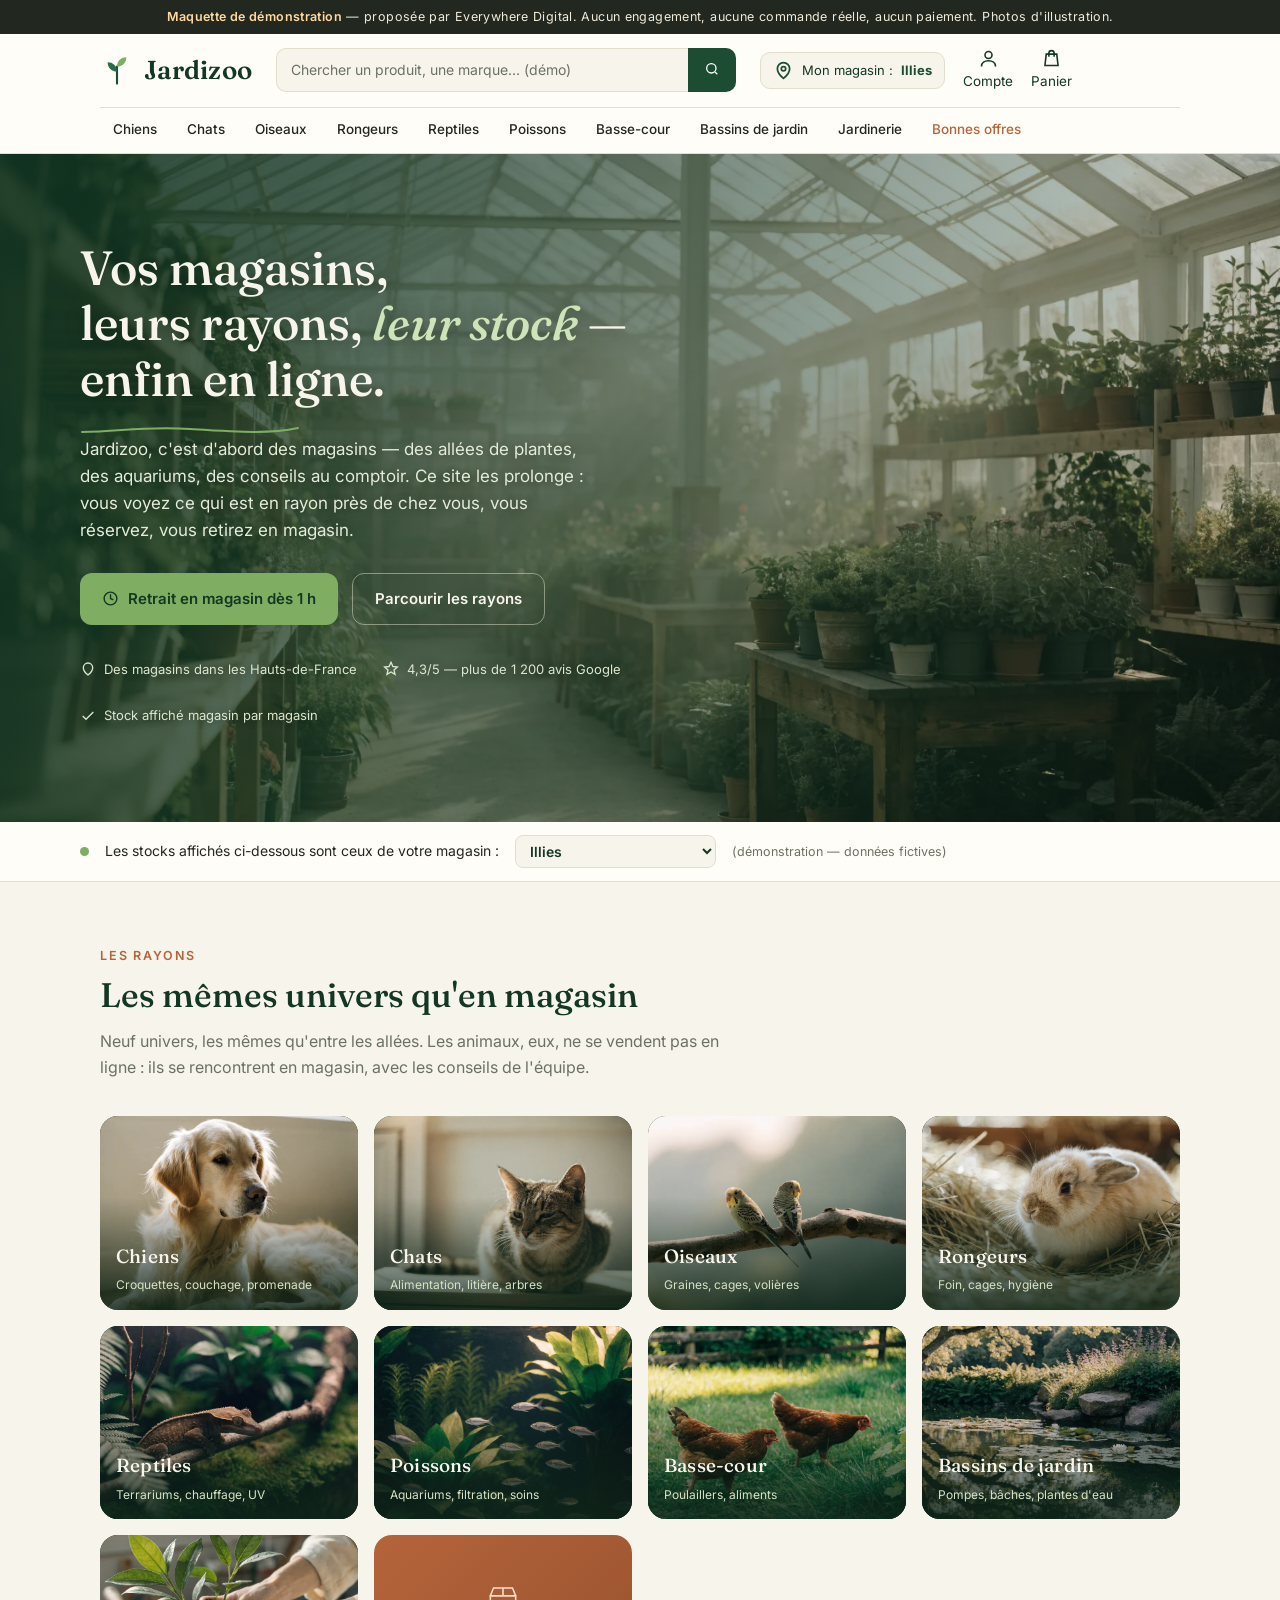
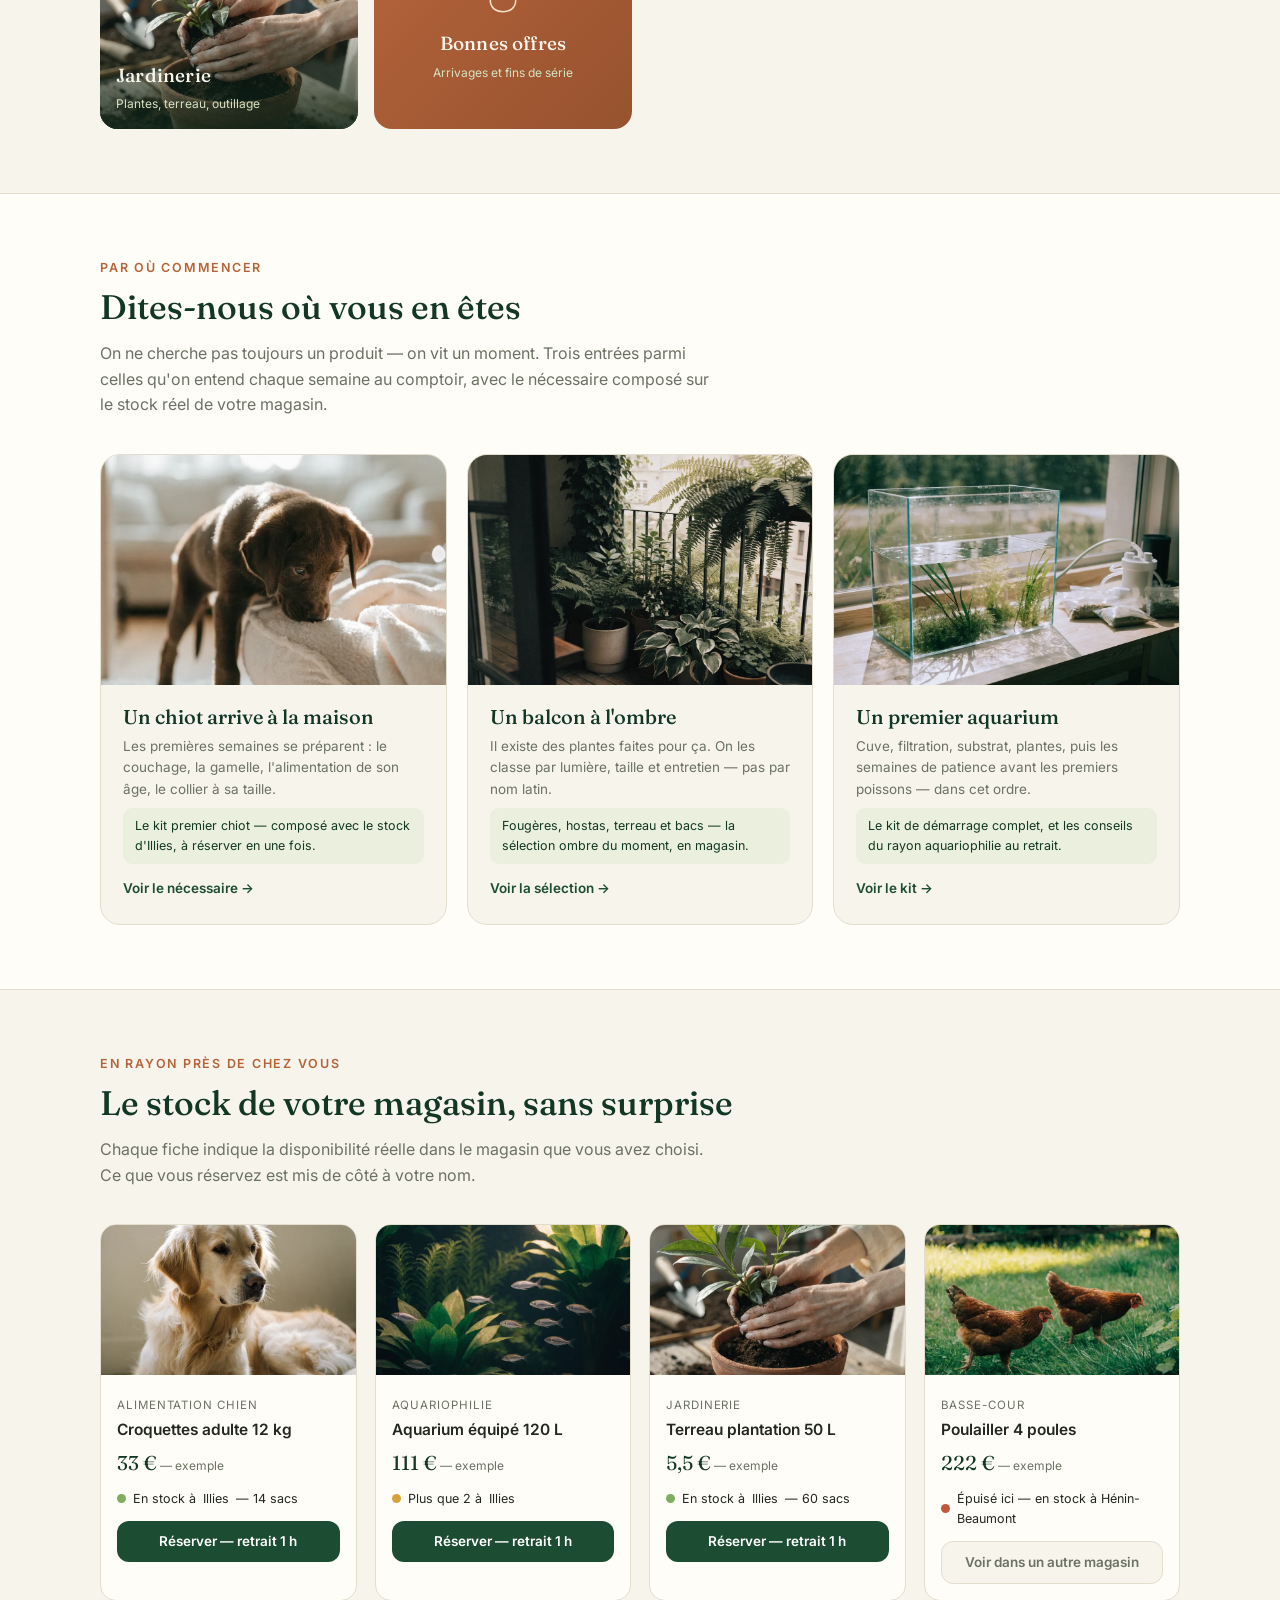
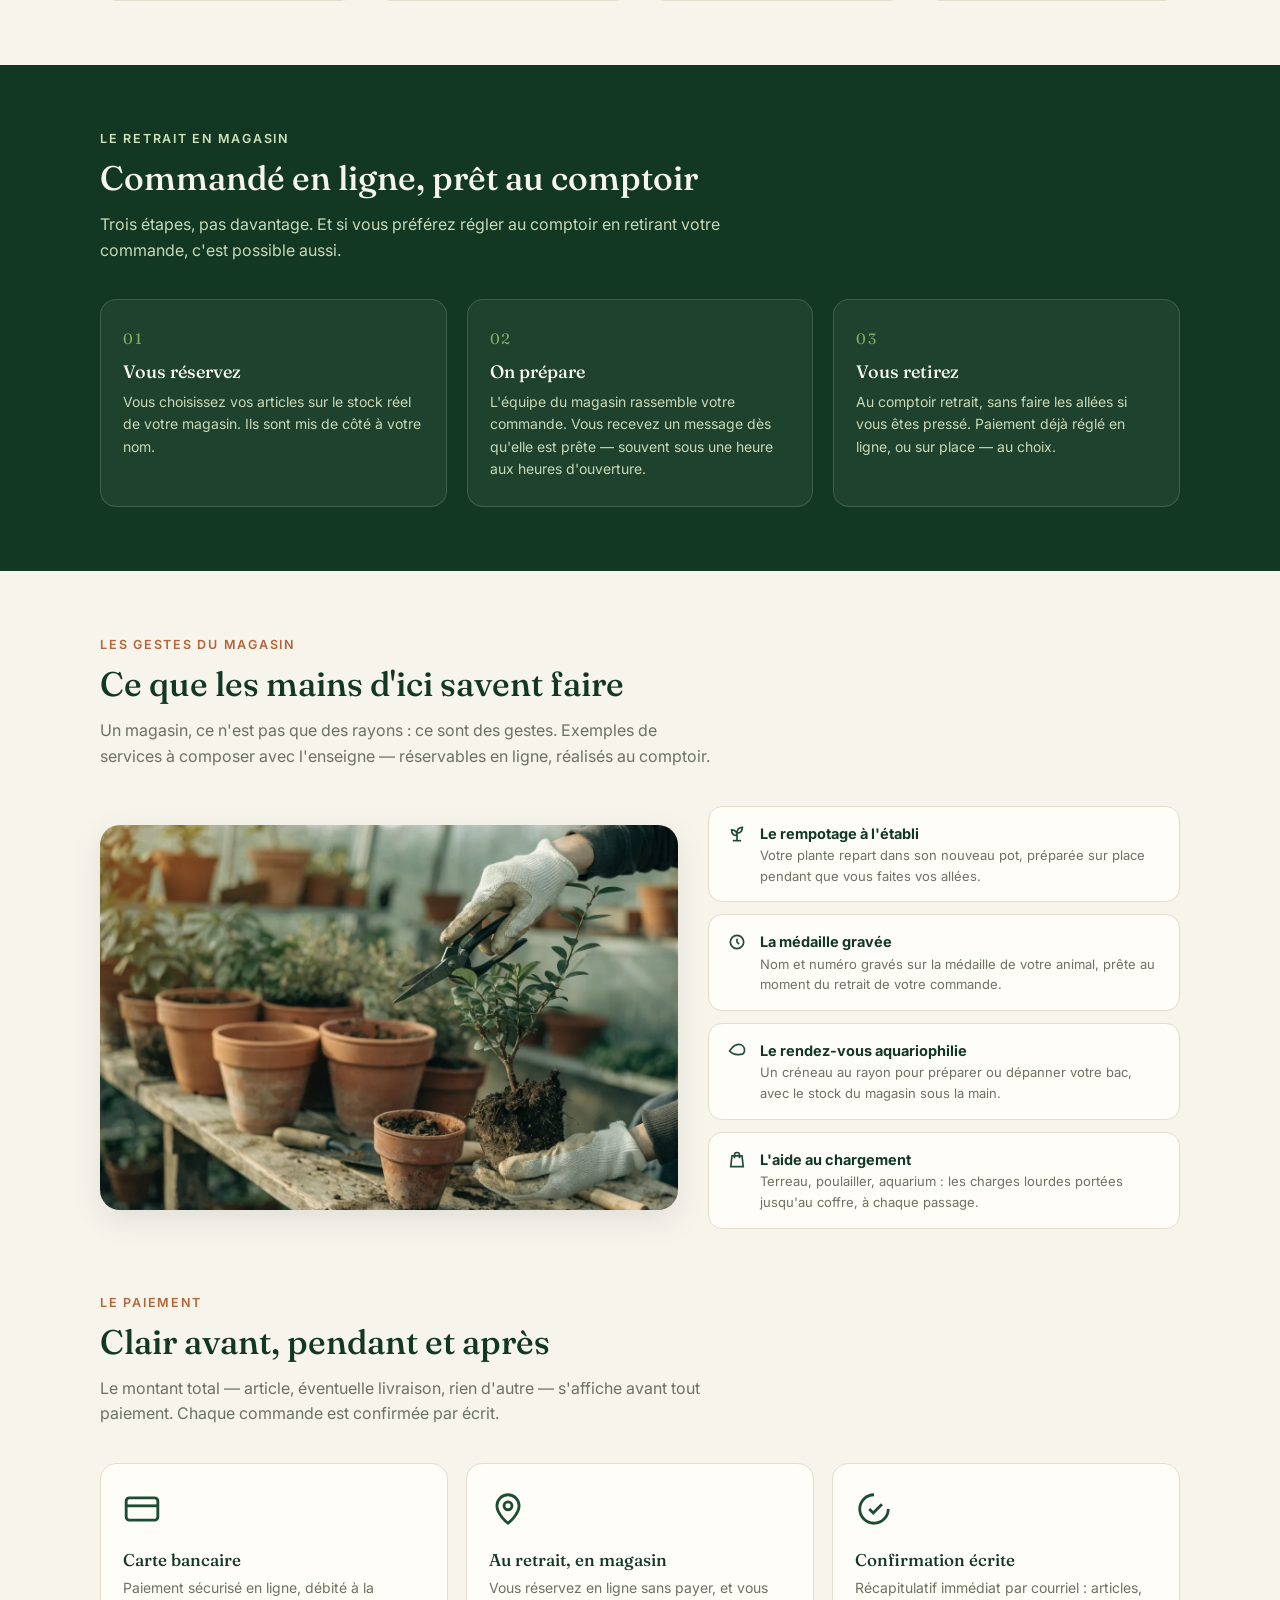
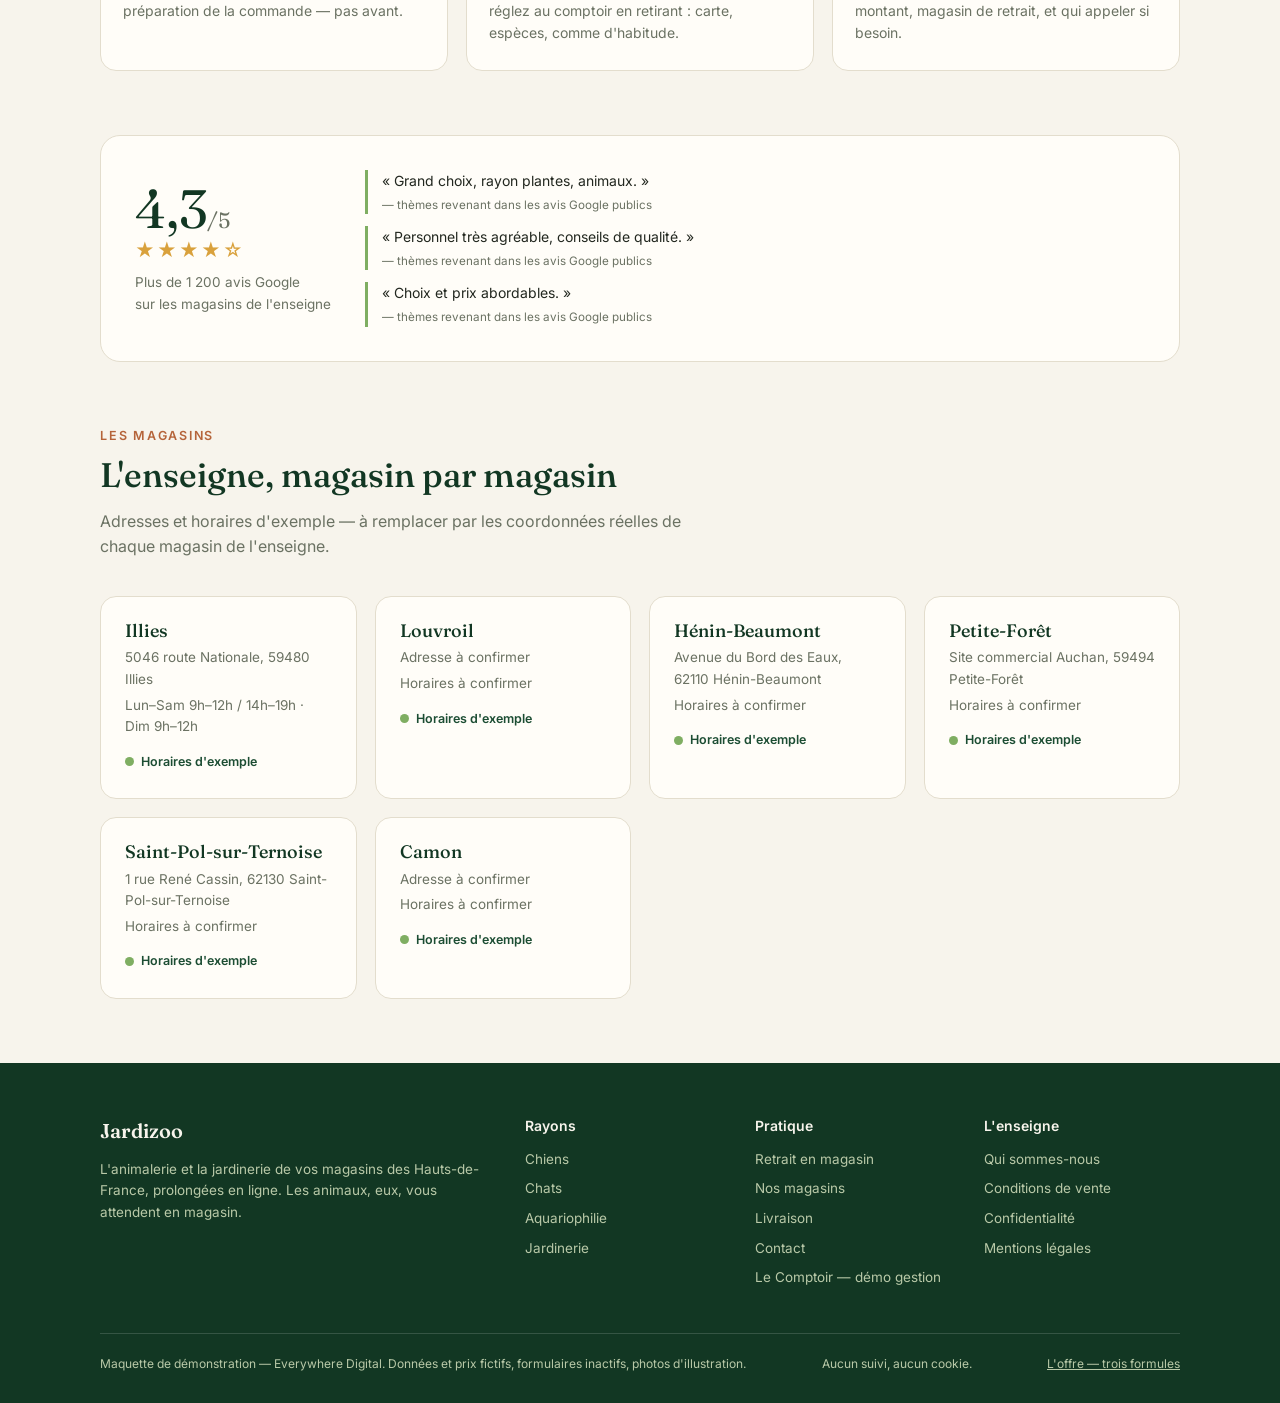
==== commit 7927a391: "demo ouverte — retrait du cadenas (acces libre jusqu'a nouvel ordre)" ====
--- a/index.html
+++ b/index.html
@@ -1,76 +1,416 @@
-<!-- cadenas-everywhere -->
-<!DOCTYPE html><html lang="fr"><head><meta charset="UTF-8">
+<!DOCTYPE html>
+<html lang="fr">
+<head>
+<meta charset="UTF-8">
 <meta name="viewport" content="width=device-width, initial-scale=1.0">
 <meta name="robots" content="noindex, nofollow">
-<title>Accès protégé — Everywhere</title>
+<title>Jardizoo — maquette de démonstration</title>
+<link rel="preconnect" href="https://fonts.googleapis.com">
+<link rel="preconnect" href="https://fonts.gstatic.com" crossorigin>
+<link href="https://fonts.googleapis.com/css2?family=Fraunces:opsz,wght@9..144,400;9..144,500;9..144,600&family=Inter:wght@400;500;600&display=swap" rel="stylesheet">
+<link rel="stylesheet" href="commun.css?v=2">
 <style>
-:root{--noir:#14110f;--or:#c9a24b;--creme:#f3ecdd}
-*{margin:0;padding:0;box-sizing:border-box}
-body{font-family:-apple-system,BlinkMacSystemFont,'Segoe UI',Roboto,sans-serif;min-height:100vh;
- background:radial-gradient(120% 120% at 50% 0%,#241f1a,var(--noir));color:var(--creme);
- display:flex;align-items:center;justify-content:center;padding:24px}
-.card{max-width:420px;width:100%;text-align:center}
-.mark{font-size:11px;letter-spacing:.34em;text-transform:uppercase;color:var(--or);margin-bottom:18px}
-.lock{font-size:40px;margin-bottom:14px}
-h1{font-size:22px;font-weight:600;line-height:1.25;margin-bottom:8px}
-p.sub{font-size:14px;color:#b9b0a0;margin-bottom:22px;line-height:1.5}
-form{display:flex;gap:8px;flex-direction:column}
-input{width:100%;background:#1c1814;border:1px solid rgba(201,162,75,.4);color:var(--creme);
- padding:14px 16px;font-size:16px;border-radius:8px;text-align:center;letter-spacing:.05em}
-input:focus{outline:none;border-color:var(--or)}
-button{background:var(--or);color:var(--noir);border:none;padding:14px;font-size:15px;font-weight:600;
- border-radius:8px;cursor:pointer;letter-spacing:.03em}
-button:hover{filter:brightness(1.08)}
-.err{color:#e6857a;font-size:13px;min-height:18px;margin-top:4px}
-.foot{margin-top:26px;font-size:11px;color:#7c7364;line-height:1.5}
-</style></head>
+/* — héros photo : la serre au matin — */
+.heros{position:relative;color:var(--ivoire);overflow:hidden;background:var(--vert-fonce)}
+.heros .fond{position:absolute;inset:0;width:100%;height:100%;object-fit:cover;object-position:center}
+.heros .voile{position:absolute;inset:0;background:linear-gradient(100deg,rgba(18,55,35,.88) 0%,rgba(18,55,35,.62) 42%,rgba(18,55,35,.18) 100%)}
+.heros-int{position:relative;display:grid;grid-template-columns:1.05fr .95fr;gap:40px;align-items:center;padding:86px 0 96px}
+.heros h1{color:var(--ivoire);font-size:clamp(30px,4.6vw,48px);margin-bottom:16px;text-shadow:0 2px 18px rgba(0,0,0,.25)}
+.heros h1 em{font-style:italic;color:#cfe3b8}
+.heros p.sous{font-size:17px;color:#e4ecd8;max-width:46ch;margin-bottom:28px;text-shadow:0 1px 10px rgba(0,0,0,.3)}
+.heros .filet-germe{display:block;margin:12px 0 0}
+.cta-groupe{display:flex;gap:14px;flex-wrap:wrap}
+.heros-preuves{display:flex;gap:26px;margin-top:34px;flex-wrap:wrap}
+.preuve{font-size:13px;color:#dbe7cc;display:flex;align-items:center;gap:8px;text-shadow:0 1px 8px rgba(0,0,0,.4)}
+.preuve svg{width:16px;height:16px;flex:none}
+.filet-germe path{stroke:var(--seve);stroke-width:2;fill:none;stroke-linecap:round;stroke-dasharray:1;stroke-dashoffset:1;animation:germer 1.6s .4s ease forwards}
+@keyframes germer{to{stroke-dashoffset:0}}
+@media (prefers-reduced-motion: reduce){.filet-germe path{animation:none !important;stroke-dashoffset:0 !important}}
+
+/* — bandeau magasin / stock — */
+.bandeau-stock{background:var(--blanc);border-bottom:1px solid var(--filet)}
+.bandeau-stock-int{display:flex;align-items:center;gap:16px;padding:13px 0;font-size:14px;flex-wrap:wrap}
+.bandeau-stock select{font:inherit;font-size:14px;border:1.5px solid var(--filet);border-radius:8px;padding:6px 10px;background:var(--ivoire);color:var(--vert-fonce);font-weight:600;cursor:pointer}
+
+/* — univers en tuiles photo — */
+.grille-univers{display:grid;grid-template-columns:repeat(auto-fill,minmax(210px,1fr));gap:16px}
+.univers{position:relative;border-radius:18px;overflow:hidden;aspect-ratio:4/3;display:block;background:var(--vert-fonce);transition:transform .3s,box-shadow .3s}
+.univers:hover{transform:translateY(-4px);box-shadow:var(--ombre)}
+.univers img{position:absolute;inset:0;width:100%;height:100%;object-fit:cover;transition:transform .5s ease}
+.univers:hover img{transform:scale(1.045)}
+.univers .voile-u{position:absolute;inset:0;background:linear-gradient(180deg,transparent 42%,rgba(15,38,25,.82) 100%)}
+.univers .titre-u{position:absolute;left:16px;right:16px;bottom:13px;color:var(--ivoire)}
+.univers .titre-u b{display:block;font-family:'Fraunces',serif;font-size:19px;font-weight:500;letter-spacing:.01em}
+.univers .titre-u span{font-size:12px;color:#d5e2c3}
+.univers.offres-tuile{background:linear-gradient(135deg,var(--terre),#96522f);display:flex;align-items:center;justify-content:center;text-align:center}
+.univers.offres-tuile .titre-u{position:static;padding:16px}
+.univers.offres-tuile svg{width:38px;height:38px;margin:0 auto 10px;display:block;color:#f6dfc9}
+
+/* — situations (navigation par la vie du client) — */
+.situations{background:var(--blanc);border-top:1px solid var(--filet);border-bottom:1px solid var(--filet)}
+.grille-situations{display:grid;grid-template-columns:repeat(auto-fit,minmax(280px,1fr));gap:20px}
+.situation{background:var(--ivoire);border:1px solid var(--filet);border-radius:20px;overflow:hidden;display:flex;flex-direction:column;transition:transform .3s,box-shadow .3s}
+.situation:hover{transform:translateY(-4px);box-shadow:var(--ombre)}
+.situation img{width:100%;aspect-ratio:3/2;object-fit:cover}
+.situation .corps-s{padding:20px 22px 24px;display:flex;flex-direction:column;gap:8px;flex:1}
+.situation h3{font-size:20px}
+.situation p{font-size:13.5px;color:var(--gris);flex:1}
+.situation .kit{font-size:12.5px;color:var(--vert-fonce);background:#eaf0dd;border-radius:9px;padding:8px 12px}
+.situation .lien-s{font-size:13.5px;font-weight:600;color:var(--vert);display:inline-flex;align-items:center;gap:6px;margin-top:6px}
+
+/* — retrait 1h — */
+.retrait{background:var(--vert-fonce);color:var(--ivoire)}
+.retrait h2{color:var(--ivoire)}
+.retrait .intro-section{color:#c9d9b6}
+.etapes{display:grid;grid-template-columns:repeat(auto-fit,minmax(220px,1fr));gap:20px;counter-reset:etape}
+.etape{background:rgba(255,255,255,.06);border:1px solid rgba(255,255,255,.14);border-radius:16px;padding:26px 22px;position:relative}
+.etape::before{counter-increment:etape;content:counter(etape,decimal-leading-zero);font-family:'Fraunces',serif;font-size:15px;color:var(--seve);letter-spacing:.1em}
+.etape h3{color:var(--ivoire);font-size:18px;margin:10px 0 8px}
+.etape p{font-size:14px;color:#c9d9b6}
+
+/* — les ateliers — */
+.ateliers-grille{display:grid;grid-template-columns:1.1fr .9fr;gap:30px;align-items:center}
+.ateliers-grille img{border-radius:20px;width:100%;aspect-ratio:3/2;object-fit:cover;box-shadow:var(--ombre)}
+.liste-ateliers{display:grid;gap:12px}
+.atelier-item{background:var(--blanc);border:1px solid var(--filet);border-radius:14px;padding:15px 18px;display:flex;gap:13px;align-items:flex-start}
+.atelier-item svg{width:20px;height:20px;flex:none;color:var(--vert);margin-top:2px}
+.atelier-item b{font-size:14.5px;display:block;color:var(--vert-fonce)}
+.atelier-item p{font-size:13px;color:var(--gris)}
+
+/* — paiement — */
+.paiement-cartes{display:grid;grid-template-columns:repeat(auto-fit,minmax(240px,1fr));gap:18px}
+.pcarte{background:var(--blanc);border:1px solid var(--filet);border-radius:16px;padding:26px 22px}
+.pcarte .ico{width:38px;height:38px;color:var(--vert);margin-bottom:14px}
+.pcarte h3{font-size:17px;margin-bottom:8px}
+.pcarte p{font-size:14px;color:var(--gris)}
+
+/* — avis — */
+.avis-bloc{display:flex;align-items:center;gap:34px;flex-wrap:wrap;background:var(--blanc);border:1px solid var(--filet);border-radius:20px;padding:34px}
+.note{font-family:'Fraunces',serif;font-size:54px;color:var(--vert-fonce);line-height:1}
+.etoiles{color:#d9a13c;font-size:19px;letter-spacing:2px}
+.avis-bloc .detail{font-size:13.5px;color:var(--gris);margin-top:6px}
+.avis-citations{flex:1;min-width:260px;display:grid;gap:12px}
+.citation{font-size:14px;border-left:3px solid var(--seve);padding-left:14px;color:var(--encre)}
+.citation small{display:block;color:var(--gris);margin-top:3px}
+
+/* — magasins — */
+.grille-magasins{display:grid;grid-template-columns:repeat(auto-fill,minmax(250px,1fr));gap:18px}
+.magasin{background:var(--blanc);border:1px solid var(--filet);border-radius:16px;padding:24px}
+.magasin h3{font-size:18px;margin-bottom:6px}
+.magasin p{font-size:13.5px;color:var(--gris);margin-bottom:4px}
+.magasin .ouvert{display:inline-flex;align-items:center;gap:7px;font-size:12.5px;color:var(--vert);font-weight:600;margin-top:10px}
+
+@media (max-width:860px){
+  .heros-int{grid-template-columns:1fr;padding:56px 0 62px}
+  .ateliers-grille{grid-template-columns:1fr}
+}
+</style>
+</head>
 <body>
-<div class="card">
-  <div class="mark">Everywhere</div>
-  <div class="lock">&#128274;</div>
-  <h1>Accès protégé</h1>
-  <p class="sub">Cette démonstration est réservée. Saisissez votre code d'accès pour la consulter.</p>
-  <form id="f"><input id="pw" type="password" placeholder="Code d'accès" autocomplete="off" autofocus>
-  <button type="submit">Entrer</button></form>
-  <div class="err" id="e"></div>
-  <div class="foot">Everywhere — cabinet d'accompagnement numérique.<br>Contenu chiffré. Un code par visiteur, communiqué par Everywhere.</div>
+
+<div class="demo-bandeau"><strong>Maquette de démonstration</strong> — proposée par Everywhere Digital. Aucun engagement, aucune commande réelle, aucun paiement. Photos d'illustration.</div>
+
+<header>
+  <div class="conteneur">
+    <div class="entete-haut">
+      <a class="logo" href="index.html" aria-label="Jardizoo">
+        <svg viewBox="0 0 40 40" aria-hidden="true"><path d="M20 36V16" stroke="#1c4d33" stroke-width="2.5" stroke-linecap="round"/><path d="M20 22c-7 0-11-5-11-11 6 0 11 4 11 11Z" fill="#2e6b47"/><path d="M20 16c7 0 11-5 11-11-6 0-11 4-11 11Z" fill="#7fae62"/></svg>
+        Jardizoo
+      </a>
+      <div class="recherche" role="search">
+        <input type="search" placeholder="Chercher un produit, une marque… (démo)" aria-label="Recherche">
+        <button aria-label="Rechercher"><svg width="16" height="16" viewBox="0 0 24 24" fill="none" stroke="currentColor" stroke-width="2"><circle cx="11" cy="11" r="7"/><path d="m20 20-3.5-3.5"/></svg></button>
+      </div>
+      <div class="entete-actions">
+        <div class="mon-magasin" title="Choisir mon magasin (démonstration)">
+          <svg width="15" height="15" viewBox="0 0 24 24" fill="none" stroke="#1c4d33" stroke-width="2"><path d="M12 21s-7-5.5-7-11a7 7 0 0 1 14 0c0 5.5-7 11-7 11Z"/><circle cx="12" cy="10" r="2.5"/></svg>
+          Mon magasin : <b id="magasin-choisi">Illies</b>
+        </div>
+        <div class="action"><svg viewBox="0 0 24 24" fill="none" stroke="currentColor" stroke-width="1.8"><circle cx="12" cy="8" r="4"/><path d="M4 21c0-4 3.5-6.5 8-6.5s8 2.5 8 6.5"/></svg><span>Compte</span></div>
+        <a class="action" href="panier.html"><svg viewBox="0 0 24 24" fill="none" stroke="currentColor" stroke-width="1.8"><path d="M6 7h12l1.5 13h-15L6 7Z"/><path d="M9 10V6a3 3 0 0 1 6 0v4"/></svg><span>Panier</span></a>
+      </div>
+    </div>
+    <nav class="rayons-nav" aria-label="Rayons">
+      <ul>
+        <li><a href="rayon.html">Chiens</a></li>
+        <li><a href="#univers">Chats</a></li>
+        <li><a href="#univers">Oiseaux</a></li>
+        <li><a href="#univers">Rongeurs</a></li>
+        <li><a href="#univers">Reptiles</a></li>
+        <li><a href="#univers">Poissons</a></li>
+        <li><a href="#univers">Basse-cour</a></li>
+        <li><a href="#univers">Bassins de jardin</a></li>
+        <li><a href="#univers">Jardinerie</a></li>
+        <li><a href="#univers" class="offres">Bonnes offres</a></li>
+      </ul>
+    </nav>
+  </div>
+</header>
+
+<!-- HÉROS : la serre au matin -->
+<div class="heros">
+  <img class="fond" src="assets/hero.webp" alt="" fetchpriority="high">
+  <div class="voile" aria-hidden="true"></div>
+  <div class="conteneur heros-int">
+    <div>
+      <h1>Vos magasins,<br>leurs rayons, <em>leur stock</em> —<br>enfin en ligne.</h1>
+      <svg class="filet-germe" width="220" height="14" viewBox="0 0 220 14" aria-hidden="true"><path pathLength="1" d="M2 10 C 40 10, 60 4, 110 7 S 190 12, 218 6"/></svg>
+      <p class="sous">Jardizoo, c'est d'abord des magasins — des allées de plantes, des aquariums, des conseils au comptoir. Ce site les prolonge : vous voyez ce qui est en rayon près de chez vous, vous réservez, vous retirez en magasin.</p>
+      <div class="cta-groupe">
+        <a class="btn btn-plein" href="#retrait"><svg width="17" height="17" viewBox="0 0 24 24" fill="none" stroke="currentColor" stroke-width="2"><path d="M12 6v6l4 2"/><circle cx="12" cy="12" r="9"/></svg>Retrait en magasin dès 1 h</a>
+        <a class="btn btn-ligne" href="#univers">Parcourir les rayons</a>
+      </div>
+      <div class="heros-preuves">
+        <span class="preuve"><svg viewBox="0 0 24 24" fill="none" stroke="currentColor" stroke-width="2"><path d="M12 21s-7-5.5-7-11a7 7 0 0 1 14 0c0 5.5-7 11-7 11Z"/></svg>Des magasins dans les Hauts-de-France</span>
+        <span class="preuve"><svg viewBox="0 0 24 24" fill="none" stroke="currentColor" stroke-width="2"><path d="m12 2 2.9 6.3 6.6.6-5 4.5 1.5 6.6L12 16.5 6 20l1.5-6.6-5-4.5 6.6-.6L12 2Z"/></svg>4,3/5 — plus de 1 200 avis Google</span>
+        <span class="preuve"><svg viewBox="0 0 24 24" fill="none" stroke="currentColor" stroke-width="2"><path d="M20 6 9 17l-5-5"/></svg>Stock affiché magasin par magasin</span>
+      </div>
+    </div>
+    <div></div>
+  </div>
 </div>
+
+<!-- BANDEAU STOCK LOCAL -->
+<div class="bandeau-stock">
+  <div class="conteneur bandeau-stock-int">
+    <span class="pastille" aria-hidden="true"></span>
+    <span>Les stocks affichés ci-dessous sont ceux de votre magasin :</span>
+    <select id="selecteur-magasin" aria-label="Choisir un magasin">
+      <option>Illies</option>
+      <option>Louvroil</option>
+      <option>Hénin-Beaumont</option>
+      <option>Petite-Forêt</option>
+      <option>Saint-Pol-sur-Ternoise</option>
+      <option>Camon</option>
+    </select>
+    <span style="color:var(--gris);font-size:12.5px">(démonstration — données fictives)</span>
+  </div>
+</div>
+
+<!-- UNIVERS EN TUILES PHOTO -->
+<section id="univers">
+  <div class="conteneur">
+    <p class="sur-titre apparait">Les rayons</p>
+    <h2 class="titre-section apparait">Les mêmes univers qu'en magasin</h2>
+    <p class="intro-section apparait">Neuf univers, les mêmes qu'entre les allées. Les animaux, eux, ne se vendent pas en ligne : ils se rencontrent en magasin, avec les conseils de l'équipe.</p>
+    <div class="grille-univers">
+      <a class="univers apparait" href="rayon.html"><img src="assets/u-chien.webp" alt="Chien" loading="lazy"><span class="voile-u"></span><span class="titre-u"><b>Chiens</b><span>Croquettes, couchage, promenade</span></span></a>
+      <a class="univers apparait" href="rayon.html"><img src="assets/u-chat.webp" alt="Chat" loading="lazy"><span class="voile-u"></span><span class="titre-u"><b>Chats</b><span>Alimentation, litière, arbres</span></span></a>
+      <a class="univers apparait" href="rayon.html"><img src="assets/u-oiseaux.webp" alt="Oiseaux" loading="lazy"><span class="voile-u"></span><span class="titre-u"><b>Oiseaux</b><span>Graines, cages, volières</span></span></a>
+      <a class="univers apparait" href="rayon.html"><img src="assets/u-rongeurs.webp" alt="Rongeurs" loading="lazy"><span class="voile-u"></span><span class="titre-u"><b>Rongeurs</b><span>Foin, cages, hygiène</span></span></a>
+      <a class="univers apparait" href="rayon.html"><img src="assets/u-reptiles.webp" alt="Reptiles" loading="lazy"><span class="voile-u"></span><span class="titre-u"><b>Reptiles</b><span>Terrariums, chauffage, UV</span></span></a>
+      <a class="univers apparait" href="rayon.html"><img src="assets/u-poissons.webp" alt="Poissons" loading="lazy"><span class="voile-u"></span><span class="titre-u"><b>Poissons</b><span>Aquariums, filtration, soins</span></span></a>
+      <a class="univers apparait" href="rayon.html"><img src="assets/u-bassecour.webp" alt="Basse-cour" loading="lazy"><span class="voile-u"></span><span class="titre-u"><b>Basse-cour</b><span>Poulaillers, aliments</span></span></a>
+      <a class="univers apparait" href="rayon.html"><img src="assets/u-bassin.webp" alt="Bassins de jardin" loading="lazy"><span class="voile-u"></span><span class="titre-u"><b>Bassins de jardin</b><span>Pompes, bâches, plantes d'eau</span></span></a>
+      <a class="univers apparait" href="rayon.html"><img src="assets/u-jardinerie.webp" alt="Jardinerie" loading="lazy"><span class="voile-u"></span><span class="titre-u"><b>Jardinerie</b><span>Plantes, terreau, outillage</span></span></a>
+      <a class="univers offres-tuile apparait" href="rayon.html"><span class="titre-u"><svg viewBox="0 0 48 48" fill="none" stroke="currentColor" stroke-width="2"><path d="M8 20h32v6c0 9-7 14-16 14S8 35 8 26v-6Z"/><path d="M8 20l4-10h24l4 10M24 10v10"/></svg><b>Bonnes offres</b><span>Arrivages et fins de série</span></span></a>
+    </div>
+  </div>
+</section>
+
+<!-- SELON VOTRE SITUATION -->
+<section class="situations">
+  <div class="conteneur">
+    <p class="sur-titre apparait">Par où commencer</p>
+    <h2 class="titre-section apparait">Dites-nous où vous en êtes</h2>
+    <p class="intro-section apparait">On ne cherche pas toujours un produit — on vit un moment. Trois entrées parmi celles qu'on entend chaque semaine au comptoir, avec le nécessaire composé sur le stock réel de votre magasin.</p>
+    <div class="grille-situations">
+      <div class="situation apparait">
+        <img src="assets/sit-chiot.webp" alt="" loading="lazy">
+        <div class="corps-s">
+          <h3>Un chiot arrive à la maison</h3>
+          <p>Les premières semaines se préparent : le couchage, la gamelle, l'alimentation de son âge, le collier à sa taille.</p>
+          <span class="kit">Le kit premier chiot — composé avec le stock d'Illies, à réserver en une fois.</span>
+          <a class="lien-s" href="rayon.html">Voir le nécessaire →</a>
+        </div>
+      </div>
+      <div class="situation apparait">
+        <img src="assets/sit-balcon.webp" alt="" loading="lazy">
+        <div class="corps-s">
+          <h3>Un balcon à l'ombre</h3>
+          <p>Il existe des plantes faites pour ça. On les classe par lumière, taille et entretien — pas par nom latin.</p>
+          <span class="kit">Fougères, hostas, terreau et bacs — la sélection ombre du moment, en magasin.</span>
+          <a class="lien-s" href="rayon.html">Voir la sélection →</a>
+        </div>
+      </div>
+      <div class="situation apparait">
+        <img src="assets/sit-aquarium.webp" alt="" loading="lazy">
+        <div class="corps-s">
+          <h3>Un premier aquarium</h3>
+          <p>Cuve, filtration, substrat, plantes, puis les semaines de patience avant les premiers poissons — dans cet ordre.</p>
+          <span class="kit">Le kit de démarrage complet, et les conseils du rayon aquariophilie au retrait.</span>
+          <a class="lien-s" href="rayon.html">Voir le kit →</a>
+        </div>
+      </div>
+    </div>
+  </div>
+</section>
+
+<!-- PRODUITS DÉMO -->
+<section>
+  <div class="conteneur">
+    <p class="sur-titre apparait">En rayon près de chez vous</p>
+    <h2 class="titre-section apparait">Le stock de votre magasin, sans surprise</h2>
+    <p class="intro-section apparait">Chaque fiche indique la disponibilité réelle dans le magasin que vous avez choisi. Ce que vous réservez est mis de côté à votre nom.</p>
+    <div class="grille-produits">
+      <article class="produit apparait">
+        <div class="visuel" style="padding:0"><img src="assets/u-chien.webp" alt="" loading="lazy" style="width:100%;height:100%;object-fit:cover"></div>
+        <div class="corps">
+          <span class="marque">Alimentation chien</span>
+          <h3><a href="produit.html">Croquettes adulte 12 kg</a></h3>
+          <p class="prix">33 €<small> — exemple</small></p>
+          <p class="stock-ligne"><span class="pastille"></span>En stock à <span class="ou-magasin">Illies</span> — 14 sacs</p>
+          <a class="btn" href="produit.html">Réserver — retrait 1 h</a>
+        </div>
+      </article>
+      <article class="produit apparait">
+        <div class="visuel" style="padding:0"><img src="assets/u-poissons.webp" alt="" loading="lazy" style="width:100%;height:100%;object-fit:cover"></div>
+        <div class="corps">
+          <span class="marque">Aquariophilie</span>
+          <h3><a href="produit.html">Aquarium équipé 120 L</a></h3>
+          <p class="prix">111 €<small> — exemple</small></p>
+          <p class="stock-ligne faible"><span class="pastille"></span>Plus que 2 à <span class="ou-magasin">Illies</span></p>
+          <a class="btn" href="produit.html">Réserver — retrait 1 h</a>
+        </div>
+      </article>
+      <article class="produit apparait">
+        <div class="visuel" style="padding:0"><img src="assets/u-jardinerie.webp" alt="" loading="lazy" style="width:100%;height:100%;object-fit:cover"></div>
+        <div class="corps">
+          <span class="marque">Jardinerie</span>
+          <h3><a href="produit.html">Terreau plantation 50 L</a></h3>
+          <p class="prix">5,5 €<small> — exemple</small></p>
+          <p class="stock-ligne"><span class="pastille"></span>En stock à <span class="ou-magasin">Illies</span> — 60 sacs</p>
+          <a class="btn" href="produit.html">Réserver — retrait 1 h</a>
+        </div>
+      </article>
+      <article class="produit apparait">
+        <div class="visuel" style="padding:0"><img src="assets/u-bassecour.webp" alt="" loading="lazy" style="width:100%;height:100%;object-fit:cover"></div>
+        <div class="corps">
+          <span class="marque">Basse-cour</span>
+          <h3><a href="produit.html">Poulailler 4 poules</a></h3>
+          <p class="prix">222 €<small> — exemple</small></p>
+          <p class="stock-ligne epuise"><span class="pastille"></span>Épuisé ici — en stock à Hénin-Beaumont</p>
+          <a class="btn indispo" href="produit.html">Voir dans un autre magasin</a>
+        </div>
+      </article>
+    </div>
+  </div>
+</section>
+
+<!-- RETRAIT 1H -->
+<section class="retrait" id="retrait">
+  <div class="conteneur">
+    <p class="sur-titre apparait" style="color:#cfe3b8">Le retrait en magasin</p>
+    <h2 class="titre-section apparait">Commandé en ligne, prêt au comptoir</h2>
+    <p class="intro-section apparait">Trois étapes, pas davantage. Et si vous préférez régler au comptoir en retirant votre commande, c'est possible aussi.</p>
+    <div class="etapes">
+      <div class="etape apparait"><h3>Vous réservez</h3><p>Vous choisissez vos articles sur le stock réel de votre magasin. Ils sont mis de côté à votre nom.</p></div>
+      <div class="etape apparait"><h3>On prépare</h3><p>L'équipe du magasin rassemble votre commande. Vous recevez un message dès qu'elle est prête — souvent sous une heure aux heures d'ouverture.</p></div>
+      <div class="etape apparait"><h3>Vous retirez</h3><p>Au comptoir retrait, sans faire les allées si vous êtes pressé. Paiement déjà réglé en ligne, ou sur place — au choix.</p></div>
+    </div>
+  </div>
+</section>
+
+<!-- LES ATELIERS -->
+<section>
+  <div class="conteneur">
+    <p class="sur-titre apparait">Les gestes du magasin</p>
+    <h2 class="titre-section apparait">Ce que les mains d'ici savent faire</h2>
+    <p class="intro-section apparait">Un magasin, ce n'est pas que des rayons : ce sont des gestes. Exemples de services à composer avec l'enseigne — réservables en ligne, réalisés au comptoir.</p>
+    <div class="ateliers-grille">
+      <img class="apparait" src="assets/atelier.webp" alt="Rempotage à l'établi du magasin" loading="lazy">
+      <div class="liste-ateliers">
+        <div class="atelier-item apparait"><svg viewBox="0 0 24 24" fill="none" stroke="currentColor" stroke-width="2"><path d="M12 20v-8m0 2c-4 0-6.5-2.8-6.5-7C9.5 7 12 9.8 12 14Zm0-3c4 0 6.5-2.8 6.5-7-4 0-6.5 2.8-6.5 7Z"/><path d="M7 20h10"/></svg>
+          <span><b>Le rempotage à l'établi</b><p>Votre plante repart dans son nouveau pot, préparée sur place pendant que vous faites vos allées.</p></span></div>
+        <div class="atelier-item apparait"><svg viewBox="0 0 24 24" fill="none" stroke="currentColor" stroke-width="2"><circle cx="12" cy="12" r="8"/><path d="M12 8v4l2.5 2.5"/></svg>
+          <span><b>La médaille gravée</b><p>Nom et numéro gravés sur la médaille de votre animal, prête au moment du retrait de votre commande.</p></span></div>
+        <div class="atelier-item apparait"><svg viewBox="0 0 24 24" fill="none" stroke="currentColor" stroke-width="2"><path d="M3 12c4-6 8-8 11-8 4 0 7 3 7 7 0 3-2 5-5 5-4 1-9 0-13-4Z"/></svg>
+          <span><b>Le rendez-vous aquariophilie</b><p>Un créneau au rayon pour préparer ou dépanner votre bac, avec le stock du magasin sous la main.</p></span></div>
+        <div class="atelier-item apparait"><svg viewBox="0 0 24 24" fill="none" stroke="currentColor" stroke-width="2"><path d="M6 7h12l1.5 13h-15L6 7Z"/><path d="M9 10V6a3 3 0 0 1 6 0v4"/></svg>
+          <span><b>L'aide au chargement</b><p>Terreau, poulailler, aquarium : les charges lourdes portées jusqu'au coffre, à chaque passage.</p></span></div>
+      </div>
+    </div>
+  </div>
+</section>
+
+<!-- PAIEMENT -->
+<section style="padding-top:0">
+  <div class="conteneur">
+    <p class="sur-titre apparait">Le paiement</p>
+    <h2 class="titre-section apparait">Clair avant, pendant et après</h2>
+    <p class="intro-section apparait">Le montant total — article, éventuelle livraison, rien d'autre — s'affiche avant tout paiement. Chaque commande est confirmée par écrit.</p>
+    <div class="paiement-cartes">
+      <div class="pcarte apparait"><svg class="ico" viewBox="0 0 24 24" fill="none" stroke="currentColor" stroke-width="1.8"><rect x="2" y="5" width="20" height="14" rx="2"/><path d="M2 10h20"/></svg><h3>Carte bancaire</h3><p>Paiement sécurisé en ligne, débité à la préparation de la commande — pas avant.</p></div>
+      <div class="pcarte apparait"><svg class="ico" viewBox="0 0 24 24" fill="none" stroke="currentColor" stroke-width="1.8"><path d="M12 21s-7-5.5-7-11a7 7 0 0 1 14 0c0 5.5-7 11-7 11Z"/><circle cx="12" cy="10" r="2.5"/></svg><h3>Au retrait, en magasin</h3><p>Vous réservez en ligne sans payer, et vous réglez au comptoir en retirant : carte, espèces, comme d'habitude.</p></div>
+      <div class="pcarte apparait"><svg class="ico" viewBox="0 0 24 24" fill="none" stroke="currentColor" stroke-width="1.8"><path d="M21 12a9 9 0 1 1-9-9"/><path d="m9 12 2.5 2.5L17 9"/></svg><h3>Confirmation écrite</h3><p>Récapitulatif immédiat par courriel : articles, montant, magasin de retrait, et qui appeler si besoin.</p></div>
+    </div>
+  </div>
+</section>
+
+<!-- AVIS -->
+<section style="padding-top:0">
+  <div class="conteneur">
+    <div class="avis-bloc apparait">
+      <div>
+        <div class="note">4,3<span style="font-size:22px;color:var(--gris)">/5</span></div>
+        <div class="etoiles" aria-hidden="true">★★★★☆</div>
+        <p class="detail">Plus de 1 200 avis Google<br>sur les magasins de l'enseigne</p>
+      </div>
+      <div class="avis-citations">
+        <p class="citation">« Grand choix, rayon plantes, animaux. »<small>— thèmes revenant dans les avis Google publics</small></p>
+        <p class="citation">« Personnel très agréable, conseils de qualité. »<small>— thèmes revenant dans les avis Google publics</small></p>
+        <p class="citation">« Choix et prix abordables. »<small>— thèmes revenant dans les avis Google publics</small></p>
+      </div>
+    </div>
+  </div>
+</section>
+
+<!-- MAGASINS -->
+<section id="magasins" style="padding-top:0">
+  <div class="conteneur">
+    <p class="sur-titre apparait">Les magasins</p>
+    <h2 class="titre-section apparait">L'enseigne, magasin par magasin</h2>
+    <p class="intro-section apparait">Adresses et horaires d'exemple — à remplacer par les coordonnées réelles de chaque magasin de l'enseigne.</p>
+    <div class="grille-magasins">
+      <div class="magasin apparait"><h3>Illies</h3><p>5046 route Nationale, 59480 Illies</p><p>Lun–Sam 9h–12h / 14h–19h · Dim 9h–12h</p><span class="ouvert"><span class="pastille"></span>Horaires d'exemple</span></div>
+      <div class="magasin apparait"><h3>Louvroil</h3><p>Adresse à confirmer</p><p>Horaires à confirmer</p><span class="ouvert"><span class="pastille"></span>Horaires d'exemple</span></div>
+      <div class="magasin apparait"><h3>Hénin-Beaumont</h3><p>Avenue du Bord des Eaux, 62110 Hénin-Beaumont</p><p>Horaires à confirmer</p><span class="ouvert"><span class="pastille"></span>Horaires d'exemple</span></div>
+      <div class="magasin apparait"><h3>Petite-Forêt</h3><p>Site commercial Auchan, 59494 Petite-Forêt</p><p>Horaires à confirmer</p><span class="ouvert"><span class="pastille"></span>Horaires d'exemple</span></div>
+      <div class="magasin apparait"><h3>Saint-Pol-sur-Ternoise</h3><p>1 rue René Cassin, 62130 Saint-Pol-sur-Ternoise</p><p>Horaires à confirmer</p><span class="ouvert"><span class="pastille"></span>Horaires d'exemple</span></div>
+      <div class="magasin apparait"><h3>Camon</h3><p>Adresse à confirmer</p><p>Horaires à confirmer</p><span class="ouvert"><span class="pastille"></span>Horaires d'exemple</span></div>
+    </div>
+  </div>
+</section>
+
+<footer>
+  <div class="conteneur">
+    <div class="pied-grille">
+      <div>
+        <h4 style="font-family:'Fraunces',serif;font-size:20px">Jardizoo</h4>
+        <p>L'animalerie et la jardinerie de vos magasins des Hauts-de-France, prolongées en ligne. Les animaux, eux, vous attendent en magasin.</p>
+      </div>
+      <div><h4>Rayons</h4><ul><li><a href="rayon.html">Chiens</a></li><li><a href="#univers">Chats</a></li><li><a href="#univers">Aquariophilie</a></li><li><a href="#univers">Jardinerie</a></li></ul></div>
+      <div><h4>Pratique</h4><ul><li><a href="#retrait">Retrait en magasin</a></li><li><a href="#magasins">Nos magasins</a></li><li><a href="#">Livraison</a></li><li><a href="#">Contact</a></li><li><a href="gestion.html">Le Comptoir — démo gestion</a></li></ul></div>
+      <div><h4>L'enseigne</h4><ul><li><a href="#">Qui sommes-nous</a></li><li><a href="#">Conditions de vente</a></li><li><a href="#">Confidentialité</a></li><li><a href="#">Mentions légales</a></li></ul></div>
+    </div>
+    <div class="pied-bas">
+      <span>Maquette de démonstration — Everywhere Digital. Données et prix fictifs, formulaires inactifs, photos d'illustration.</span>
+      <span>Aucun suivi, aucun cookie.</span>
+      <span><a href="offre/" style="text-decoration:underline">L'offre — trois formules</a></span>
+    </div>
+  </div>
+</footer>
+
 <script>
-(function(){
- var D={"v":1,"iters":210000,"iv":"clSfYR/FJNhG7++o","ct":"2k1DjUTtj5pQ6C0gmN4iV6E6gqaBCmGbzCh9EdUWMvfQGKJhXhiJZzJE/F128iMiV3i7HnGX9lit2sLMxTrBulLvYMo/92YlVWuepWvdgQX/D5VoGMigLyEKnVfGzeCUawaq147KyEO2pjzZ+RQ+yjM5NolOYeHG60V5dmk/BRmG4KOuFYueXjuGkqPr3Y9JamKVHLQqfEmX7InDoZIRE4Nk87uCWHka8Wu0Jag5J8hBZXN3Du4bayj2NjN7FgX4GlX9sIhwtnWSgNONWaw1tjzSyAdMEfoZhHam33JDttBymMj/FPGWYdQaM7LjSnOafzLVxqEoB1wTJLjY50NVz9fwOmp9ynbYss2+JgLeWm4TJfrXpfPcKaGlJkc704tA3IMY9qO1I1JrGbmBuCC2/Y6VkTA5EA9H6AjPkGyp2Xqa8+A8g8+8SYp8njVOO/R8wA/pCqZcsPfmdgf0Eq0YZN+7IFdzainHBNsn6Dcjiknay4RBpPRm8MoyqYf1PuynDVQj6QxHcq1n20CAxbkAUq+OTDMKcbtAApggX2gItcTaQRW4adfJKh+uQYN7g98dhY4O5aoPTk+Qh6kykJI6uE7eMf6krSD+taXRRVZnFqK1BpeL3Zc5TWF7f5qE/Z3CStDo1Dh1mZyZmMkIcAxNaAAUwX1eNRLRWTWNnNYCbS6FZZFyF/e9GxkNOdpRc4Zi9uU8QWaGWLZkR8DJ/Jq753bv7dyCxMY/b7/RhsqGoyYk/VNhkXOTQfkMxTZyTTd612pNTya32mwl/j8uq8MPUKx8n9sUchxEjc15duurMcKnk3t7S4cwRpxQm15pHHIBZbNguK6Q5emYkHDuo42urEaMC5W9wScmXC/RNLVS6RPTtrQMTW2aUcHZksD3O0cg+B3NtEyY5/[base64]/ZCUHMVS5gFu6htxoIjgvtyLMsy5cVoJzPPb+Tv+zfu0paTP7goW1Byg69jMRHqT1RK0oy5hdFTEUYr8rP59HilgthVhE4ZhHDcln/vc5kCAhpEVaDNLSQPGzIUQ7h6EVoyXNFGrmXpIeQWgDxcVUUN4N4utmN33sCuOEWUPZtjZ7Lkt6/MzcaqQfLuNZao5R1r+rwQbaAHOwPag0se7guwV2mZSzrKD9Q43pCbYnY1/vbExp5BnwViflW9cnh1uNgmQavwjnMq9hyw3nn1+cAIoD40zink4h9KGkccwE8qFr1mw37i4JiTUX5m/0H//dDoDIyXt+W1smlSn82hJdLSiVftgQh83SK+5nnWNW2SI1AGVtMSUder+v3K8/tyBa1mIaXE3UrnbZKTVhd5663wemYgfxKy5SNsyJ0lVL4yUDPEkLJZdvtHMEXiq9/kIGgFWSLFvCHny3B2X9iizYCeK8vOcRK4miWYIXFxoZ4/LHN0/Fu7AokV+gVIJobUjSQ6u6+ZUGlATjDJncnPVVZYx3GH9Zb/wjNcIDDjjnexyRYTx2T8Vy+tW2mRdjKl2xpGiWpP5FA3ef2IKbnlK3RZiqTYUoYTQvjJxAn6SGF2Thf40oVq4J9za/EfDV4bmoVlZEDgKik82Qm14ZU1UTGWV7PTwhUWYSgQYdzNc5prAjGNBYqXPUIlB6Ezi9yiWgV/+PUV6C6diKnJY2xJ+zsRcmkG6GUH/FD26ffjeZ6KzAbftDQgETT9+os4/RxhFMQion3sAROVDsfOD9oofRe/DBFKNx9e8mmzdYyN2ISvOahYiORx8A35GzHbmMhZ05FhTAnQXA6GeqwmF2i1ecG2fxEw+/6gPNu8WcMwnEkl0Z/G58cVga3m5YCC97g7m1km9vLFnia08PzNXCfeB7M+hqxB+y4Fk+Tc3Z+nQOS0gwXJZanHOqe10e06V0OV27yM4ehR9GwO1T/0BCbJ53sfTuYsfAYO32A04mfDDOD2akrkUikIYilifLNb5lqScrRcUKnmcj6cf4qOKqPkIrHl4b8qvIuJhp1tDheX8PzkU8X/gTpMYyhNGXSoxn/vbE8B88JCLuQbBPHOZM3ft0c9CrkpAJPSqzyPUEppYQYEuVfXUgxAcpQu6HYNkwoB96IrLJWdhTi/XAJDHjvLWXNRnfX8rLoXx8EXof+LN42PGdLknSSCMk0sGXmzisvS35fKbRot3Xz0gV9qd5r7+mHrHhV879xgJNeFjT2XOclP3XVzD3qqXxQh4qOm2kTkPMDvVKlPFkYCjmQvGgTM4ZPdisPGEaV35Y0r3S4hW3bP//KWv2bn/eSIyn1tUuUu0McgfR9XdU1FzWu4Qj+y4Z70U5eGygVySVh0LSg09uuqW6AtpHvDoEyzl4f6IYzyq+ImiWYBTInWmTv4nNLrlvMHqJ/ImRfpEoSKSxK3ktahCeyQ/Zz2uD6EU5dVPdN2DefGWR1VMTiWeHOd5KVxRVRtwH6h93v3yeRe3QSY5Yg2a1dikYLeyBPb+0URcEWJSS6BLzI6ZaFyvTYnLUnT9C4qNqTOhrDV62ynWZ9qcp941t2S73WPBO59VJAVZFoegY0BN1sRpCjeLQBcG3/0Wv0Uygm0Dt9NQRtQENDkqFf/MYPAUf86uYLFDbNG9qJVnLGZzuynyf1lmabxleyOC8o0hMI5tGickuKoVrj0+ErIFrB/pOuVGJd/[base64]/+TVmTpDsOQdQE3GoSm7T455wBBSAbQeU8er4qVFYNcXUFCbRfzfWl04Vitk80oU9EXILiOch0b+JOvjsACjLoTiYwOSw1644i4Lp9HVKXDEJtNJZV62CfJWSXzY/WK6lr6SS5tlBxDARLPIhnuRNBHUn+HuUuY5vjqI0wkUnWq/TwU0xcDz/blWli1T7nDXyIf5RMdOBkaiitbYBUUW1SRax/dPdtIXQHafCbMrEPFYuWYj69Tzigpfj1X8fuWBR+9P0d+P46XP3l9CbPaTNqzPxgs9+9BIVb1MeYoQ7n/ofieQ6GNvfDD0hJ5nDQPwzTyKC/1NZUxav8RMyIVRywVtu8/HO6lKyDOdGONqHtM9fApovIVHgyYoiAFGQ2I3jMz5T8GJo508gg76/z40tlp/I1ejZaJYDA6rr4l7+UfHsNpl5d3qfDApMTpB+Grm62rbgFXtHBkcpyvwBuNG+QzRSkWozt+GcGn8TAsZ5JhJbBZCvHq2yQnns/pX0TocmLSCSfyBJ9qUQfFovxvWSmDRw7ANzC0jXJIEGaklyi7PKyuolJWl1Zd1sF3qLp7pLZA4THAbm8uBwYq+Jk0S/j9CRW0VVEQ72rsccOg96tknkYVv7tuoWc2mDzsCQvmDlp5y2uOZm8imfPRbpBb4mkQxwvUNd8mBwlUhEJKPAeF6VNkABj+mGi/FxU0mrmu9JNe4aLOSL6Y77FyxjhCgkG2BIVklO4T2YWsauygM5WsXNwNftA4QFjMC5txHwvRJUZew1q4yDkpq0TXsQMuw+vuef3cWwHpsLY0k3ni1ulNoYOWr7hHTCnSt+yrSKBcAH25i/WorhYgXf4Haxd1TEthEI9dz+MyAs0wAQGWNIWeK5PuLLawbqO/V6m/IGhba9XYMj4JeGx5E6RS89VwvtCruOYOjm6OQTAuQgo3HsqyLmcDz5J14O3wZSV8P60U3DMHYaqzqpF9DuIu3qIfsUQWB4CVMw2ZQpVF8L33py02VUgdKvrlRHq9/IPwjZJMQymIW8pxUsojNjgDq2RQGRagdi/8gS6NVH8+vT6mRIzy6/zAentPVEYk18QGpGtF8VxPves0ASMwKjbXIyR5jP6JgTILWrBDBzEdq5Si2qqIhxfcGkDWUBw9qeHPL2VV6GTfOeZwjT1YPtSV39nG3O7LBlTU94zAH0Hwmiao3r8653hjpedRv19YK1F+pgEf9t3ou4t+xflf/FFqDrpOfC7221ez0xVh5E0j98rIzoOzNCgg0gzZFvBr/XHk65l5IkcU9T9u1ZcvF4iwC/WPAue+ofJb5M4VTiPV3BpTO8JWhoAgZc/zvQ46Zxu5tSj+CdoaXrrTjySI95l3d1zDCdSXTrnkRgBPQ2qsCTGdMai8DAban0JKPVUtPt+BI2zmoKDHEFU1t1zMbMmqmwSxs4fE40MZ7DCK6LCnQz38PvGtdsiIhyyV8qA0+vK9Jm6Etcha099zFUaJUQsTAlPgN2bMN8Qh/9D8W2qBg1/ozsMawc5OWvehueH33pp1HYwqEXFP9scJw6n4V6CCC0amjKchz33IQgP4zkkkI0xTplD4LQSrmmCby8AudtplWvRtgh5eaF7zwivFls/+tEF7qsMujpfIhwPZ6yr0pig60Nf9ITop5RwTLB+C5XQAMxZORu/6iWFsmGmDlNC3WrJ+ux4VMRbtmEAhrStkhnkDJsSXVpauqmqcURYQUGnBjdaZcqvrV/FjDhogmmYW869TJpG/1aw/SnS7EjLMhcgDKbv57+SQF1tVjh+l4qnwlyDaKABE68DXyLXofAeMKWGtumhvYGLxbdZxNtToqvQ6U/PRbrvvlli6NQTPjTMlxV3rd8nDEKIzDAK+KzND0BlXFlRQrTCtyOKVBrgyjsG9fK2ut9pQA0uL5eMmgjk4Gy15FV8ow1w/uyXhKnzkht/skF4eqGAsJDMtjF7+bhyPwPjaDND+NXFaSPRaW6w5Gp9/Xf9Jcte2wwnuZKwEdT3yaXCXkJDNTjMG90V1q/kxFXs6GxH/cT8J+Ok5WrJO5KXre8JPxicHEwulqes6RAqcjkjw5lHQPi3+vR/0od8SSanmwrAGngg3bsqqlc2kW6xFoUfD92rgRY44qjGp5Uu/qJHEciGbZwsXzbvFq23kpKuwlKDOKq0JWoffLuYjF4vxEPRXqPYZ1qDETUnu3CdrYRDibAmH/SgLK2cFW14OkV4xwT56eYlmbvexoNy8tnXQZzWYXl75yjLEhAsg09Z1dwXLoKFMjn7I9Rc2TS2l5msmPzOgbKMYLEHABs8qYrI1/cJ7LP82l/2o9/kLlsf5dw47wayy3ekid48Jew5bqbFLvdmxXPpCOpIpw3xndhA0DGOZ/p1pHQ3T1oIdaLTKqyHCAOiG1TM4zlcns9ftxxPinhEusyCsFvI7Z2cNdTG+OaBcpc+Hr/[base64]/iNwfAp7uInzu7a3AJwyLgHiKntaT4Xg/m4TBbHNMX1OheowkbRK4laORF5HBuN8kLomXmKJ09abJ+HMagUF6jmcQE1EgzBZ/vripRKIgfYis368mYO5VReU/[base64]/bvonE8aqeGZQ2yVj2a+tiWsNPPzqcftKzK6fcE2a/TjX1Rqm6rZJBK7fwibKWN5dlrurLWaMjdMtmllflA/WV47JLlGG1rGPTp/tBjp1T2QH4UUoQrWyD5xUwriH0HcbB0L0YYWZPqXwBB1qszwvaNVUGvz6hu9WV8M/mE0hTaOMBhsP6BI6DyuLWedBJJYTSI30GQvQQG3sMVogGUwfcPWw+/IR/tpEszgOrEPOV5tQu2admt1Q7noSAhot2Z44WYDdbcJmPJzV11CrTWzreiGt9wO3+VvS2dWuEq2h+mTtmLA1T0sYuvWm2Q8VJXEoMHqhp/V/WFuUPwPvqbjW0jqR4yT4zUjeCY8fknWPnLxSgu8jGd5kNWu5/5JGgJ2x1C2+AnR9zR8Kn1bq9r2tEmsrSoO8ljexu5+0iowzzKAcleyW0CweiZxO1CTDl50ldgkEA7+eb4a0VtG2NDHJKkqfE387ta8YmZ2vN0Ogqq4H+vdrDxKoTOS6xyTCA7ripaEiRRqQGHZTE4Jx25aeCl/zO8NEWNuTSVrylF3OlKQh8qkG24wJ673+h8WRb1K8pT5New4NgvEuMyFQHjEKJxTGdTBOEJKgGcXcHe19C3Sov/oRTr3NJwG4WiYMF+IbToM2HmeeaP37UMkoczI7EOLWwMYUuKZJ0r4GQM9Zzh1C/1Ujqp9J4taenXno8ObdvCLzXI390x/huT84uxteBSwe3yz4fEsIwtRSza0vpytItWH+QM1RyJ0ZEOAx8Pn37vZ0ey3E9Am4Ar/FDc8mmTUpVGuFXauUnsepSLtYQ7R2aCMjxQ0aplEpnfmOTiNoDz1WWkpnIlmJWiT6P4NZPqHe2yKn3Kq46xY2OAv3JSYf9Q5OHeZqtSaFJYvr5GTFNOUIBFke4nzzl3qy/5zsWNnVK8SU7G5V2cR6173UxarRsvnYLNN4/C3HUJUKYGWd4Mm/JnxAz/yqlEloJyIpyxrIHqDSNc7A8sBQfmXtYVQMa5s4aOb22Tckxw6iWu43DrEkgU94igCQJexgMXdVWpgOiHrpPJVNvBrPaSx1lR58gC+3VcqjiTt6T2Z4QRpyjYsHa4nqnkDVe3l5iXutanz61/H0r1b88Nzmlv9gmwdIcrnv/16RffX+rHfdkU3nWIxy1aNegjC/GUkJYyMqisMsypEBr29pASPPoQrIi0nx+GjasGt4j8xaquXtR175on4lAMU7B/KVeHKgYV4gLqcUTwheVmPtPeY9dyl/ThDbtgeuFBjJIgSMCAM1lnHM0DL+M3sCzFBZV5rOwJpIsfWJVBJ/1kMJD6Gr/61wmarz4Ad+Ki0qSiIcja7iv3LHB2U715176ohzQpROYlTIx8q/M1ZJQSjJfDPDyshaT1KPFH08cGECOG0vs9xbYJOVWIqI24IVm/ND3olNg7PuNcC5zHjs/RAJ1Vo1v2TdlwmmuBF4p6zpJQNXu9cH+v7zisPx27CsgO4K4s3Uzqul/j6+ehxSDZtn2E91Rn/WNyfS8fVAPJ3fb0iK7qrSsqyVrAcNV2e0CgtBwIIGTjxsN7zCt6TNidAgNqYonagZbmuKSzoyAA+1zn726bw5u6zHetc+hZ4HJnztyhskHwIX7vLRMjP+bd3yWd0sCrHhsS2MW67oy04tYiLQoyYqF0pIX8dw57LUe//XqptDyPpR+gIRa6yuEJ7ameTjl/e1/9zsfptIipfRReDGIP1LW57zSAeurGyy8aClacB6GaixRw8+1oe5KKv6waKXSTE8ZQMKFNrhOc7Q0KfrRx2Z3PVMghCNzBuPRHcOi3/smfpc50gAd1CsyD9zHFMzy3UolgMQth5OMX9oxMyvdiUIH1yUvC3d07Y2nlYhfC8O3ebIJTPZ6WoolVs5LfOFlVDQ2/[base64]/SAPMEovdlgKpFuT7Il4GnyRqsArXp3ac7iVgfJnjLZkPzXFz2JlzCaoqA7Smi1Yze+lJX1ChYUq1374uc04kMeh8L1oM3oMskzzpGieyADv23h1B1fsBtQydl+RylX0t/wNdvJZmQxEzjGoe44cW83wCmCs4p8fm8e4cbVe1hH4s60A87CFK3Fm/yG+cnn0ALaVfDHHeH5DzJTimzzr0aUD3Kwu4Yy1jOQb0gFzAgWkBJDHMvHHq4p9B4sBD0A5o+ZBL1+IlB89NJNDa/QhWA7kP/Is5Fh3ir4hgUj60nu8+Ys97f2EYo1UP2PXCcRjnKBQm80xJ6HQTzWW42pvnG3+LPa2lFz1vN4JXyvOjEdyg4O9DpFV4br9cXkw05p3s1NA7/9RIJtYoUVF0w7rLDgt6XC6TZDy29+YdAbBuRtXtBiXH32qB7zdG0dSMIpagVuaG2Uv2V1w3UePw3qKg2OHwsno35ASbvHT9K5B3MdT6NNQTOWuVXxH6LFnqIdwEf/JhHk1Fta9VgAPG6lj8w/fxU4Wu0Djhnt77RlTUA0Zo1SQM4BJvKRrjTaS/zyyBVXebukn9SEp3G7/MOgWjw+QZXVsQkqozeRxNEPjQ/6/[base64]/4LMiO0i4H2j/fClTjAdpITOU2+cAjaRiiPr4nDA+74oLP6CI2XnOGhiUxrQIIxQ0VXjuUy4evEASqgbVBvx2CQxcfZG+q0835yctaGSWYReS90+iIKoB/Ai6V4bvbF3uf5wvuIH0BbB4CoYvL4a83Wwo7q9EV0qn+8qeRaWNq0BPZsWcVjjB2i9QpROBuS27E9xYLbG74wRq7wXEeRhNlxzDf0bQUup0JU3pbr9H1D1oda8ajqIlTdLgLepvdYQrs/iMF8tPyDKcIUg28sV5ZnFoLbyN9GkHwsRB+KK/Np4MaToOIibyrl4Xcp5Jfig8ACHFX/4fvMRbhcKdedv/qHDPZN1GAzODG5Ml7kAiGqhEe/8MB9f46gDCOcvalvLywk/gsRWj+oZlI1qBNmLi8X8SzsvKiceH8XtztWWgHtQnHSPSAcd6cdhzDnK68MSIsG6ynjspMo8yO9q+QhiJVocw4nSxLytggwR7HZRUaUeRq1coJEYE//LJ/[base64]/2kdeOhgZJWCeYMRS5XET192M38MZ3NEqqWzDcifeqgcT5hk1V0l0g8RklQU2blqtrmCXxmUD7VRa13jS91j9w8V+Zvqmz8l4ndznGSwY52Xjg9EvvzsU1WQUE53GMAKtc6st/yA4HmnLjlnsHvsBoqnYX+/l3HUeg6NbDnwIUr9ED2hRRFYW74jNdnItzvtM+IRqQtzPgCk8nl4Y9qm4SccZ0iUgWpj9E3EPELWT3cPiQk/BdPv53uhtmD5dTFOSRKaFuK01qka1CCnstWz0ODeu7ZDDgV6PHp9lHtYNRTxSpICQIkyHBA+xfxBKTGBBOA8syNPKN6vPZlmG+neEY9I64eO6Cr6eAY08HmPFYoNJVDuIVj5H9tT2Z0NjWJzOJ7FptMRuilM/I8W+D8+APl9nYES/3ci366rFiPF4HttDzR70hpu6GVCIut2zmW2VddYlwiy1GvtHBNOGS29b7lTaQk5bErvUnY6kFWxtkWu4kJG1p1YTxtXGIEbfHH0wdLWA0AK68FbpcmJN9jlo/rrpBQzzsAljp1OGd6hk9rS6ZPHNugkuGRvMej9c9I5PjiDZdoAKAJu+jZL0XsCoVcZZfY/3cjDyA5G/65X4V1YdOLYiGv9f2+tiauqEKuSc8XEXDEXqs73h2pv7bWFIOBIJIxqSdbKEI9zdh0Nrq3QIXfZ2Rp2vbBX1LCwgoOjMWesiGxBC7ZvpF57fz7Sf79yAc7ue3MIxo6XaOWl7zlTro9dH+4pB34VvBM6frFzapSuHYH5PlcnrRDTRrEBzxLqfNHmFsrdm3Lh/S13uPhvgFv/lOLEbDKcYcWtybdwI2ROOggxXuSr64gqixARLfupufSsktqvkWVIQw6zpJdEasNR0lfcx2Jsi8LMaEEwxwsBdWoUPcUYjgnj9unWaeP4yRvmGhQKh6b9GroXDUQj2xIp0KsdCxO9AbgMvso/MDzVP+OfaTXK/wWGV8HbAayf3HzPPWUtdGU0k1XxpEVvUK5da51Ne2BBiEW/1LzPqz4RwLiMnaf5j4IOY8paUqEz5PruDegt4dxmpyQ+2RBqarBTfhzG109QcOuNtU3gJyeOdkWI+BqCHbArF58qFlyYGubCy6hwHTLsKPa2QmcJcUum5zGHugdVxm7SKdQg2FsNBFv5/[base64]/[base64]/qgST4IPszzGt3qXMGKBf15LnorXJbuT6fkEcjLiS3JxmOSszl1LKk5goSRXfeSQAOjQbvf5xZlTtY8VbqxhLFgiLvS1DUxkGsnCXej8JxG/KYJWINjhuClPyvh5XlUQUJ3oewMRAJCc2LB/4qLUkkzS2gh8wXonJ+jQxbSyaAD+WOgMTcYNv2xErOFu9pFgpc4pBI4qJ01yPprXW5M/5qjuCWd7fSxkr7rxczlT+AW9aJp+ufA2I+L+mzveZ/Q1TnOIxM+WBc+9gs5F1XKNsrI2m+jIi61XegwTXevowL+o8w401ssc7fOYMM2euI/JvOb9VRl0XCuQC6xrxi3c40kYRDL0gnTOTRN8fgNAaZylJfCSv5nbdcCwzEsHGqRPsZEZb6zH4BgINh8ddewZGsyz1kcetdtu71Svg5lMZw7UYXXJHKpbYLe7/3fFfAfTSsZo0A2WgeZfbUKuw6Lhos44SSDZahp7fwXXGP4bXQyt7dxhH9aSfIGOGoePR4u+Kbk5m79Ym+XT2/i/nWpi+TMrzknbdCM7kLnSMHyj8hCAisEKP/z3dxzOgixAwfdWrrPw2XQI/4qFwN5VR461GR12bYDGg/h0u/0bCvM03HLj4egyic7ZQ/gG41M+vfjIZCsdGdtHuk5a8ueITcUp4eG8gLYtzjb2NiKShNx/+H1yzBa3D1L5rhM4hh8kYTb4bbGpr2ziSPZd/[base64]/Y9iUrTuaYWBgKJRXSkBEHB3w8+E5YYxqD23lDSHrgWEacYODTwzRH9Ntgl3oazttRcMQiA0mIXZ4xvn3gjjjkOxuqNZeaVlpvY/OMaCdFan8UaPbrsTXHXVe1s97tbHmisIcIgZ/Gx/i4GtQs2vZ7JYuWjiaGqtjabzdj+hejplVJCdh7OJjsM/[base64]/iSvavnajxiYjEa04d+ryCEFgvfAGcsYNSkghxpw2wd1TvDZMnDI9pJhTXq5Gu40RAZGY0ZoHHSM0fGQ9L2KOJ0y1sW1VPbMODl4p31yaVs0kaxV/[base64]/GxtcGBC6mLahlDvZ7rOMI1zJeZySTuzl3PIjj2S/hsL2VMp39Vys5RvevJxNBapeA+OCFzUjAcpqIut7XKbeyGq9NKlLhnr3/ftsF5qEblqm4Jb2eCPjfVA0AscWPcRg0EUHemEYflSpryhoVspTLgFSA2eDBKr/X/kavb6VEgMrBQ1QqQ1jr+61/YkcvrAh7DZixEbld6yhkjnlI+pYEK5S/hJIkVID/hc5lvgzh4W0Yzf1HL2cRcg9tbLEZdIMB7BI2qTrlaAr0S62KAnhqikQrteJ3ZSw/hAeBaGLUUE0U6rnGpY1cS3d5j645caHyVymGG2tGwIuUm0t/a6yQliut6Rp/q8g5E46bXsLqk4aX2/EG6wytTBT/jNJN/oHZPHnO6/6W/JfElYlu3dPy/eMuyRw5+UV7AmzcMLA2clmmBsgcbH5i8OE5mEkJi56OAGDNZTA3AzcNeVFrnFhkjoYODBa46yaROEKUAJkCcny2KQkxqYOjlSit9soG6i3ZGwjvZAnHdSdKUx2ExnNF2LPE+BMdR2Uohn+g6ZD0vUTVtW5BdiQc5zR/Fq8NfOT01SP6DZUsDZh0tWekpeCUGBUGQuzWPqPK6Q5mgphhOQV8LrXsjzzZDUOib+kJbbo+KiV/WIYHt7EDSvh/jy6L1O0L0Pn7ly17RVSs/btaEYEIt1gV3efiuYmdQW23c04DHFULan7fG0T49yVs2HAbqIgvPPDD5zwGKpGWc21SDbHtNRFsQ/Qh1tstVAS0L6GRxmPQ1MTEdvVkuglzcxDIIu1BK9nXLvE9Ls4Kw4RPOl8x2vqG9xHqPmJEWVBYB0LIo6W3D2EqA6CKA1qxIXdJSOJ9VDfHhXLv9jxsxLbsUtbQOeY8gSwtgGM9iBUL6giGsdayZGwNZipqYd7RJ61/ZG35JuCpDtGW+7syEL/FJwOP5OXhPkPSBPFzkbhDrWwkF3lJh8+zJm6VEINg33ZWXWsWm92R3a+HiC2k4EIDzJlvPTI0EP7c4NNNb1BNmosBfJ/Vi56zhozl01jT41L/cjR6fvHf67Gfrm9kcw3oGN4zrd3d/vbAVWtk4+zMdUNSYJQ9nNqxieQ/UYeypoUZimLIinXVwmaJKRHadydDgceNYDILbqNwmIbMf0S649M2y2O94LOc3BGQRPYdslmmFjeVZpvIuS1ZxEvufNUETYAq0zlpZcSWPCkmxfqopLut3eW+kzFIBIby+H+So5N7ay8jm7LVTjxniBarrxJpqHEWS9L6cq1IG8MFRvKjtGivaw34l9HzAIMCqAgXWH/bzUo2vC+YTtWsAEwQE4ZLwzDIaPdg+3OtNdzvgY1UdC+shz3GYNJuFEpCtzbNct08JGQ0WrwvNsk/Mz+uIXkDf0qMyCk9sY8MeVlPWGiz+GpTSJSY0HSZb/lUW5g53urEYCIXyWDsPHiA8sQUSApO+WREFNs+E/vqYKs8q/RGR5H4y+s6Q5WXglY6bHOBBl7nhGbswvoG5r6p3pws/9PN40JEUgyQAOFfOwfF2A6UOlquABi3iQll33iaqalEO2QrYCwFYkGGXDZ6i+61Pckwu5nM1jdbY4pNy5lBZ3Eeb/GNKycJ7q+Plphik9j7rQtPDNopiMCnBnvjBVJnbXpy4PUe3X1KQA2elLjbtu1pMqMxNlsEgjzH8I5CBesLQEM9DJfUd+zve7d1ZNHfoxaEtHRsV7nsoJ37fwsEeLOEwSioQ0P9XYOU72ro/2vaeugPbLF6hDHlXn54CehEGAYpuwsSFHPKF2zTE3fOhnDI37W//Juy2yaIfSKL5sXeHWe7ST+kS//XreDH5++6NcgaFwqil/jFgUgNa8kUj1hmHunqT1ZwhxuH2lfSQQ0gYd08ZTeKdVVdq9gmeXKqHG8ZLEbZYw87gvHGjFftWsVtT15l1jgcWP4cnxWwzhf6pafyv+3fvSMZZJDXAQdrAOBopoOD4mlc2vBETwF2aKrG6wG1bEHWem/0+NBQSmFiRsrRbMJG7Ho04uuMz/I+eCDeEl9NjfCpmGrEuzmWwMYzV3GS9icBwEkX8W7Kogjs/5k/Up8YXTFbWXuU1rQTkmGBSkH8ULtRdOMfuoSlY6y6WAu1gk+iGoB/6pxDZWV4zg3YCwXis8UwFY6kNttIu5pggZ9hwwwN7QiF9mTRNwJMVPY3FIUNVOgG3oRW8gvrb0iVSmTfp/IT9Ls4lcrlHgmCoeJktWm2WfpSC2uGslmmvjeYu8x/YUOx/T+/kNhA8R97VlN/RR9miTaT1PU/up1/wBBNLJ4z8KvpnHzaPQfkRVFKAT1q9hRvDq3vgL9lODUda0GIpt75HMTOi68bOWO888Ek5og7IaBqomY6jtm785w+7vesYPgTS5bX7Pb1HvbrGCS+pNpqVSFi/q/kizkqYALLZ1KkPmmuXAfvEh+mrW0bQxsbL9LRPGw9oNTgQ/[base64]/HokSc8TMq+ZYVWIQ8NdzCDOv1EUiFhDPYsYHT1p8v0xtIh3YWncgyZsGvUbvZS/sK7thxMNoF+7rWg18pIgImOzg2/[base64]/FQ+Eg8o8wjPwrxqV9XS2TU7pHHDV72QWdsEJ2M0XDKTiRKuOIFwv/kV3/AoRQ+7Vu+Bnpo6jD2tBrmXQx206U7nqrMDBvWCDJO/bwwSr4yuJOYlysmKtHabimnRLWVfhABnPqQtXIkCM3FtOm8U38Ttui0NFXr/CrJFmXI3GlHvnZldavDunjZeOIuQ31SmZcOksVPvoXpJmdwn8qGDBwI2Pisfh1EsmOxQmnb0TKi+Xp2ONZNIYC3siXlrXffqCOiBpFGW7s83YBW1QAXiGkQSABNFpzlM1m267VHEc6dq4RyBefs6gYHnsOPH06yS5o7nvgXZkcvr834BGo/CvegVP+evsHjNvQCtwbm8NvdYeu4kl/QsyyR58oeXHx7Uk53qrWDOBU0RBYEmmBSS8+bD+i4Tw4FUnieKm9Z6hwkzIc06WBLguEiOMgu9LLUQtuYYkReDFIo36sh5zNnyf8ttU2xp9B/PxUNDvddC/jHzapYErNI5WOFQGbpRU3ws6j2bcslLp+D+uDuK4L4VirOFZP2/FcIXItKWDQUdPyeRd8QTWONcLG3XKMrxHQYY8zFJ9ScyOn7GYEBcHzYA7TEqSoRupns+kn6tStrKEeBAVIeqpPYUpNgbUbmGPdwlOQscLfsLGvMKZcSDmE1zO7LgbrBEosTYhWClDYexw1rO/Jrq7bfLnIo9H2vCIVf4edKQFfmSwv/PhXqw1Or+pyLxY1VhgSv2+QEEHDwUJMK3Z4Dm0vfhRlMNv7d/zh1jVgIAFSn3lFJpOVV6v51nkeAklpr6UyA6Nso7ZonJ17jZBIp9FTB8wffjrTx2Ybs33mb1cMrMJFbP0gqtxAvYVtYXB+i5M7QyzdL+1NAf2JCs+z4yeJMj041czmIHTe/B3HL4zu7VrNBUIYR7Bg/J1URauNKIZGLoISZ/FR7XyMimWOybJ2yhuqNFhmNlHk5xikMJrNlCiWEojlvaNZI8DggxStgSG13zmuCGFrQqYFfpon44/2XshkCn43qOyqxbiNGIPPPGkjA9bMfz/q990x9p13edYPamC5j3BSBuZB0KSyLApJKtYwBkOxs2Lpu5iW3H37NaNy6M02XZYZdcafT51dxrNWLt5ANAUcr6adZegH81FksO8Agj2rljpveYJ+weJqPEZeKRS/GJkqtOCS06Hv0jfcfOPqnVjwp9QhblCgoHqFLx91aRat49wWP+0RHH32Y5tn/CTIoX93khUzPpnYyO8FFTINH/rLW3ztiK/Ii4xpbKdINPE2608SvIPvLyqsZfcckN0MQl4vrdj+IjCKklN8B8g+34Z7rJOmdGQV84v1eDtnnTcCYfu5r36OZkNwHUxNN0FVLMV0huZ0NIh/TP9HMxMJaKXXKFd45PGBLGjMIuex/uMqwk9+8xRIr/GkJfNV8vnotqOcjlzRudah6BZV/2H5WHlsIN5xPe83xHGAg4jmxbdIxJ01KT28xgRJ7X2FruWcemymPFQIFmPyIaP0TH7FwuCKElheJr6V/fn8xQ4PH1gQ5Ls1dsh5rn3NI1ItAhiWZHqlFAGPz4NxXUQDo/933PtHCktSKze3zw8uJ7fEOQ1RTLDjwO6u9ELLOo9chyP8z2lNN7PZsdAlgJzkAuUvy666o8iK3aPln4wx3KF+rNe5DoGLHs//hlBUO1DTCaBsIJ1wnn0jNaceBEC4Mm2dAJbrsnlsRsrJO0PJRSnjGhbHLVwYbUROceXTVLdgeGjE2R8+tqiFYp14PRW/rpwDTeOMCmZcDJQarbdoEN9IHaaDBN+Iln+W0O4UoXDQkJmDSyWy0lvhojTNsuk84Q6oFA3cIF84XUbKFl3C6ZvLBdV+CaqzQsGr8epeuPbizXsXzI5gMxArkbOaK4w4rLT/SGY1wcZF9Vju+bwPrQcieOZfjgAD31DDxrMX4jSXA9fJylgXT/frY6sTAD1cO2xdtCOVGjAdK1xhbQZGHvJunj65GdpRsfd2ZzVeL0XUlbDRZz/CjL+yffDEtCIRO9Xas54fBYKELq0JEeqZfopsd/AxAAciV33dgS0DSYEtnzm6rkt7QGjGZoxreN3+10Wza2KM7VDQ1ttk9zAD7BXHiWxZa/Pc28cHvxyZ7dRTrQ5MFn7iG1x6BSAarTWaBEqMSlNO4mRIabK9FjN+UQS6rLeQ49UmsIXlMqfr6Ho5tqGo+Wd8DNQkyUlk/wjND5sbuRlUShYU2J3wGKBaPi+Yn0aL3qGw6itVpMiZiTMBUWEUN3r7jaAazs9yKKDxp+w3Bu/jdRJgXLtNsJE8XkhUwbWbYZpbp51ScOVP3X5UE3Ud8vF7b1mGg6/vD6Er9ttjV5Fx34omuhJ2nkIm3r+jxfWpk5lhSv2Q9zCoFqKfkk+HtctIjoH4edQNyW0Nu691VeCBBNGPFEs+RAnCKBfmFGB4Xh2VIv6gxpNGjJh7gYKuDwVhcpMBXt70VVwhITmzXiutoIEYlokrIcwT/E71paBEsTjFtsGHVR99Jgxhf4bVCHdpxdty1YYFGGfOQgkEiL4CTtnU3Apm0Or8T2HwIH3w5FJIdbgWS9cb4/jHQ0gG/jPMXbW0swhokLNfvJQara4Rl2deE5+GgUBE86VMJ8mNlt3JOswauictsd1DfSmSvD4d3rmOkNlHC4dOi/S8bjI3PjGLJQI5y2KGAydrIqCKNjx/Zfx7PVirY5ba1UzFkZEwI3iKcuxHyEFa95XNqJt1x3fazflUqSzvl+wSTtM1OvGSWicQrBRhkkoSyJA+bSZKJzOtoiWOurJ+6X2bPl/nv2Y4yuRf0hOw3yx5CKaRa8/y6YRG6sDo2CX1xQFxMsRnTYf7BM9Ncm0J9o1CWqzjAP3DVFV3a6h9WDdxi3KhChp9IDbuRSLQFYS6ZxkId6aHZFSMOK8rhTgM+1OAUM+oUGry2sF4i17VT4tREC8JUEoGcHoy3PbzYdd4GAqe8P+dI+BC20UFJ+v78NxGp/OZ4MfS3NFKwuf0LRIT0IBZjyv6rGItld/XqEqHhj9oVO2NFFdB+s4mWlF5xb0p5gzca/mWg9yCZEpzMuICv4UKb3dvHsw3/fcqGiUfDRXuugkdHEqArcIbZSQE7G00oTjfI7PLo6xUuzHHEwSBl5dRDua+PEII2DG8XHx+ao04kxZrwzRR05aNMrOwwUicWXfqEPmdgGUtcCnVmzyXuA8FlBEfHoT15/g4qGm8EQ2eGNb6Ubb7PoPXDXLnCAtHnHDTpMig0E4DrWGO8J7aiEm0Z14TGPqrFR/QJ7WWPKbq2J+/p7P2rapcT42Id+k5dtc17vMBuCBsHS1lx0s6K35MUIxvtw6w34eJD61lyJU5EDEaTPNJpJd+qRAiTHwWML5JqBTMxnxJLFxmgNU5wh105Se4egSLSclWtdn//NjOBFEDmy4UjJQDKll8vE1LXFI59lQ04U+fC8NDoyLGe/kohAJ/4R0o4Uch2PQwsI7F4A0N3ZPt572LDZwz8Bns3cyB32iWBANgkBKOPzSK0WU/bG8VH7b4jvkaBnzFBHgSkep0DEyQF4c161Ik7F76b61n1UgGPOvgHS2XixVL3jonz82zKKoKXbTmaK6gWuqbcUecRQpFO93EmZWpGtzQX+kN8VFlzJr06C1B/KGHfPc5h8B1QE3srJ8ziFXc9UeLcOlnpN99SNRjcifRQECpK+HDYTlQ/UERS0D2eLnl8wgApF2HwjMzi2m8U+oXQSY8ESsQEt7MdhIzgEZYitfFnTbPEBk+BT/AMOlEEIL7JUNgQWeE/08/KmrLC1bGeBy5jTGOpdmlsxBcecFPdlv336bi9OPvb+91mqYTd3W/IXYXp6hf8rWLXtEoQk7I1xl+10t0CBYacF1CzjJGFdV6jC0ogbAfV/kNY3536upwq56cfd/h2v5EuAfDxD78CTR/z76LRZ+x4CMf5CaeCvnMqQ73bMOtv+gHo5eUEvLi65+UlxU9wA/LUpLx6Z9606ndZe3aDa4i+dEC5hhJFB03J0uYgImDYTPs1k96y7eNDetNCKSGfRiVvKcZ9oxWRmD/N1Ib+AuCsCAlWsp4ZA1lneBXS5K04obss92PoMVh0ZR+JiHymwvRqE8KtKaf1wuLz5xzXFhmKVdvbvLZvVXVn2oSOFVg6iqi/wFMX9P2SF0jBu57UYhUkFlrJ6JTfu+Sa98JOpGnWcQGshOYCvJjuXmlOTQ/USZpYpK+L6blGsR/[base64]/3O6YTD+lqfwpKy9FNrxqwqr8LJQuN9Q5YNtbosuNb3dXB6rIr8RzODKRypITF+vCR2ldoNZloBxb1kxnfediS9vVjfpVLWk3krc68PMMB5VSI1Jm5tf2NJtoXJeLQgLWhNuTndtrTmlDJKdJUCqM6yct0oeYWEbzKXHyv511icb7fsnR3vu/F/CbaV7+Th88bnxHK1jiwusxKd9jST1p9CBY5gYRnpoQNsPoMEgTGtZF/cWl+0QE/XYHb5NfHzfP659C3Hq9YP3SfdtAz/5P5rwqPe0Kp0m6fPZfnpO3oHdiYHM04qSOQxAVlkulSUeZNVhN5asNQKGQvRH+HLh/EG7hetULGMAxVZjKqARLVJVGdlrVlPdE78UG9kwMzMzupcuBxzjGMYXDwDg4LyD9jM41IKWwoMG765WrkZNUuHETCd10UkOVPiOLci0fX7lIczINH50nip3DsqeRvvcbfHS8hz2D0Tl8ZOJvTrc6TBlEeq8G481O8fQTjbO1NJ/eju70xuNZuMNmixf0LWM0Igk1j56T/ElcskPkMta7WyAU26MfsEQs86CGqcjqH3MfjIMRdfdEUnTeqlbOCD7QmtvVCOIL9ZyIfzYe/F7N0xSU6cYyxb9P8gTRVRjmvo7BNqg4j1/hUSXj9IjYnvtwdrErCW44q4lp4kxGE0+264cRdG2YShYZyglDRTs7i9qTGhcov+dQUSeK9/YRmGjl/[base64]/bYvKVBjnlnM/aqL5wxPPEB2YWzfxA2j4ipYC+FOUU04KjphwADWCZcOuUbdujiDenzQervzEf3PRugKI8bdefivxVEC3TJMzrS0TU5OXfXaZdlSu5EsgqAX/UTAizD/wP9DH16xhMyK+wuQ2EbOfyRt8piPTk4V9IxKQvsXdR74gNHk7h2u9By3A7xk79ZsnEDwzbfxd3Uo3Ocf41iZzCXISX9bje55a+nrB2KVKWenvXtzweF/+x2R8zO3pvj45E9ghg2TCVnPJMJhxd+c7OmXbcqj1zf1+IRFrwofztSuAQcjO8fzjMrcqOnc29tesdDUA+EnyFkbzRTAKdOcBiipO+H/VL8bLLpcv5XWppmhH+S2CnrYLKAVyonaV8v6dHjgINFtCMlzp7NFDaXz6hW9/43kIEVNf8ZcvpsLQikvhiCVOz+8YIpfP860yOl06Bz3tRJ6exJ/uSroDj1+nFt4QPL3zlIQU9i5kHUSzYGTN0KYfqLiqi0Tm37EPGJi9IwkZtoLB8erfeSkfpcLaIATJKWR19T//GLFCPSVzpMkv+i96zBsvsKQeHiGmajhj4gXauA5youAlGrxWAiuTU7SPcrJUnZoXTMUhflQfnPMgvC0HKKBdewDwKhvBz0J8eO0rhITtUtZ3dz9/7Zq50cmbb95HFE/wxRh61vkFrI8uBd7bwkJz/nrOBJSJhr/4rPRhUbF7HAAkVtkVTbrBhdZxdjHPQNBhypyX40o8KN+/eQaUckcRjQlgMiJDUZ0z9FVOPVjKix354QCujdPCsaRYXthQzsDpCkQ/qg+WdD1SaICuz43G/9ql0LrSTO4VCj9ruNj9QX7e28iR9Jr7G0qfyQf+P+kbdmCpYBccOC/O51iadKgCl3imKB6nrMyI6vSkzoAaGQxc61t9WEHE1FO67JV7b6TuEpInNq9Yh2jrOVEcTekhHIAsx9x852WJ74PoQYOpOTX9Z6MVPzUX6YHUpSloqTD8vVe/jg+tJCZyD9nYlq2nzQUlK5Z/GI031I9Te4IGV98WpeOPgQvFSe5GJRaD9kGIzbq0bFgbhynq+GWaOX3YwjK6XA9T8+5Ma1pHhiM+DaEiQySfzBzSw0zyOU6huWyFc2yjizuCgrsT2HA6uVYwDvjWt7SV0v9Wdgvf01e6g3TJj8dgE2r4/8VvBJPROsRfvtNU6Uc5JfldTvnae4pVnGHpY/5E9oH/snhvjq9it9PYvPU1PN9pUCKLEQQQKfoucpojwO0fNMMeWnlQpvSMX1C9jboIIwqHiMwCTtZlNtKMgSe228urmwPlm14REDSwX6iQLOS9ld6zxJdoAe3PPYHwSyJzZtpE506xQMYAmsk3GY4yis76jPfkFA+th5tNxjytMxh7zKajBhNc0su/EBiL0qyknQ+GT8zMhFQogECPgdAOhWD7M6VApxw1UNUafP0nkpH+QRi9+6+nCMoz4A1NLTs55Veywm6JRsgkvXdZQDbCssK40WSEh1KEB2bZmGgqXzGlhH02ZAQmwEgG77tvj4/SFRHBrjsBPAEyEOBHgBhvGLIm5/amF/PZtHk0+K9uju0WK8xJHgGXQYulWpnFj3Sl650EYe+48TmvMUYHY9U969/hYJrwKDWPDTKMIfIO1q6EWebd8vLsQsh23WOXZF39Ssi2sZmmKJLOhjSaK/VtKADZPLdqJHlQgtbzDq/wUDHrSJHvZ50Dm3g+hQvqGbepnM0FqMDlqvWlR8mVUsJXBMnzEG0ENEPBewjHbjBXvoCo80DnlzNtMSFhXJInpNumWUyVJczOTTrpWzwoNi7JCUr8/pI0XqmP7KqDs36o0XRxqb8vnzmu8dQcXWXxtR9aMx1VcMhTpKTstaoKdoyIKUf0ZuGUzWDuYhgRv2Kro7bJ5Kz/pD/hUzkM2u1wOflZE/[base64]/6xmJYLqauLfS384v1ZyKUYqG5OS/DeOglImfG9f7YZ3N0rCSlcfSNGuJwioL2RKWShc7WQ0QsvoNijwJCnThQFkIiLbZVCWb70QfF0H/CxIcT7YcziXkle67ADJ20XipZCRfA+WGuXZmCF2JO3Pn63+yDqsd6fhr/[base64]/2BWBzolU98YuqGBEa27IDbZIPg8b0z2QICtXdkLKxzZ4R/9R9D5OrpHWUPRw9+FLcGhQ3R/QlSKJNgTisJ2lWA1TELt/3RHECAec02LWuIRmPgQ6pj5kQOplFOlv6zNGob5cGsKOO4cnag5hi5rt+tIxg27zxSADOoZWmn43c/BRkxRrb6BiWm0GtYHxI23fv8O9HjneoNIL5zecxRf61J4uGYrlg33EjqzPsQt9TE/a7TzCPC502CdT2NEh76jRX2lFqvgfN+a6H94KP4SRk0iQ6MC3hzXlUTZS+EuPOriXtOk3H/kEyqVLZeifOe9gJInmizHD0dhME8ZzAbqgXaTxz6Vb6etXaU5SejcjCLXdpoMb3NMq2kwxvRLMan78HLyhMqWwcW+hnPfBtpsbldw7XACoNkVldmKqD9CL8AHEs8EI8nOcpFcEzx8a9Ep9/1w6tusivHggMuwpCArkbSCNZgJ+P6ZZLetY63DcF/1ed7JvQ+XF/HoHedoB0Gao9DnJWXqdCs57dlN0nzrBBmSU1w5iONRiXOFzyU+EKNmZBnOqmhedgNSXY1bAGiiAkmR2oLO0LrnYzRoXtJ/mAlnA7116SpzJNgYK9vOqbFYdsInCfM2kcL7jx4L8U+gxhhl08/CmE1jvmCAgUdiq4+1XeH/[base64]/sTqV4xlFwtCdPCicU0I+lRwbIHj81yrLacJuu4eDLj86M9X0owUfqLjYjKeVbObea6PzLlfZ3BK8oqCx+Rbzxm5rCZrB61oJQHufIXrkOvjolZ+Zrki5jM6TbQzm4FqWX4MKqZ8gdHbBxUGm8Bm0u/UMvPfIUt13cYCN5CP/eq84yS+Dwfz74ja6DleMGyW6VwZImcRWZpg3r3pnpVCMZjDQLc+9khhbtH7Km2rKAZ9OfBt3ZV3Uafez1iowtcn+kReC/LmoYB699ZWT4JbP43Bw7C5s9YDAWNS5ABlyFIMYQSkYMmPP3DyYMweix7OUa23sdf7Bjbd9QzljhD8pfyVpwQk5gAnbpj3nYq1vFslhi2uB97+HwfqDOxI1Trfl56v8CwvPmekJzHAiVh6nIe6J3mAB8oOTfFZYDR4svxsqZOfiM7CtV4fEX/zNtXCk663/J48vVq/NnofI3/GGV9YYlQHijBHE7EBKVGNCN/1JSOeaNLmX9QlmyzbMMRvFPuED0fG10lL39vahrwGnStB0kMkBwr/F86LiJt4c2sCeYp/qr7W3xJzsA0F1PdyY2IqstaAFAnrobRGjQYvLCITLC71qfbjOhyRCFqAq+eGIrqzmXOTzLU3mxxo9oipSEgCdCBDXp36AuBkKtARACwYbO7s0Jj1/FtIO716r986vcfjp79ZsXcbtv5IpvcA0JJPKZBJ/M+FligtddViH1vnlGpfkU6iOOBWyGWM2Fb6p4gwFRFUn/R6/mZqqJ7kQ2shO9EUYoqQX3stsdxBtfI4zxZKsE0J7pP3l9TWQwrsaUPMezhOFa1du6VmCXpva1HjjRwobYAfoEa1liD00Xc0lLunxTqH7HGlJe3cRzjHcS9sRvueGIfiaWJzVwz/7nn1NzswrgkE9SAM0kc6cCPdZDlQ7CukDwHm3aL6URUbaCX9WwRDVXX+HkdYWp90BokZWzTV3KdnODPuR65JeQWzDnCqdqM04qbcW/181/7RthBOvcG7KyzlKKMKkUvB8fLA1RDj75fNqX/i4AlqCvM1mQLThiVrq1JcsaRCFK0ahYZ+vgNH0K43Z0kP65J4SE4JJ5g7Bwf3NSw1qpMbtyJL/mdh0ii6DMjjMOTxwMKCZQccWTJKINirGaNRUes8vV8axgRXiPx19i0H7rLRIcXDb2Q1dpgbzF51zlm5q/ZHHPtC9XBWg9oPTCLkIcbJACFiN/Rcl5uvzPguHlhlSyYEAyZeBvHlOp9mVHSsmfTZoOBN+59cE3Suov4N7Nwhps6ARq6slWGWtJwAdvKoSAkQ3xSrO8ubVOsB8fg0ojK13/LTTeZl2DYwmZdOSw6kCirLqj8OcuRIlK9L2AoMarGDXrHPERl9gxuvpN1QgI7IHQbhYqxuwn40m9JqaeBRBtrXZfTxnFKNDj9nZwpliAKawYM/t8jCqrdnUa6+2CNicYWn6GYV102bfmxNfHzLyEMnHaTAv8U8LA0cBlygCx8aH0XLeaQitCqzgNRW3r6fd+Pgr1oJZjPqVKpgoJ+Z0aMkyhK7PUg8wYNDygBgy4eZIzDiwfp5YPA/SdyaV7n7iYy3xku+eMOmFUP7aK45rMxeOofJcSwieV8SPgj9okMihWGRtQwe5NSUdHwkGYF1phDKftZiadahlp4qM2gtCELNsscCPsYqTFs2+HPdREyZEF1ShzhEksqazOambTdujymh6WROBCWrLeO7uLpbywBR/3ePQZzF23oUR5kiJULtYaKtj9v3HBbNN3So0CvTTMwr/WAiyetR8S3u7HiTrXh4E9+5oaNAHy80pkBHBrExU9cyduVYYm3kPfKe2cPuR5+/9jt+EV0X9ppdqOR/nBdfWT3ZPgca+t1KqSmpDSPuWKmTjK+WvB8AS3cGKsRM8LWUt1E531QOHo+3BliQqBfJNN2LFrDVxAbWQc1/q4cGNTdkYyr1H0+FGOgl159vsuePJwm5awC9AAOj2eaQLXK1YKRZQxHlVPOIzZW4b1LA/iqldE0PDPs4UQgzaOberlxnNlwPDgafLskIdkxp1epXiMOBn0z4eWygAmbx9Cgyl0i0rfybzUVQqXnnIT4AxZY213KoiAzXFWDhIuZKPh3JtZ7zLq9R9d+HGjcTSbGkkQcdxO2KvD9BC9y2tDFX1up4HXTXr7ZNHnFeN78uMuAyeVMk6t/H7SJSPmamSsbTfL5aBytTOvthbQpTFhOqbw6Regc075oMXxt9CZB8LSgBIf2kSR4WFfFljNmCIYLjawHpSx0tDUxTfFcFgdyiYipG2hggoZogqnhnTlGaqaTUtqgJ086KBz1w7bCrRazoizn5wLW1g22bkgkdDMozZGUBn2/[base64]/872Gg84crdbA0SWSJJO30/pjbk3hNvK+UBOXjDpd2b6ICdVu9/J5Xbd7Wb7WHd4X1ER+8Xc/uI6w6xdwYXwBjVmrnBIRrDdnaihUFB9BT3A/3Zzw53D9xoS/[base64]/19nGgaeGAkiHVn5kpNeKO/DUbmAK0ZOR5dcf6xD2pkIZCzVTMap5fN+m71OhoaumswnnA4MFxatJNzf/dFyNfBiiXK5FB92b6imdSYh4dJEBYkaxLQgTx9mI1XqIkPOvzekoXJFQ9BfXqdkjxsxUz+V0IHMUldxbPbUAw1b2g4lp9xMuivLwR20pALwNxjQh8tVMZKZHBT7YHmo8IYTSp+r4gu3dTAr82fdiu0usF7WyCjQ7btpqrmeBF296zd9qp3gyqVCPB388gCjVL5N/bS1M/7mj4As3XGKYbYOqB4eaWoY3XhOjUhseynugnNGbMQ5G2wHFfB/oT7mQl1okR64DGGEz//vml0aITNbttPnQ2Sr1Vt0stXWVRd6OR1qiaZ0rE3b8SzGNE+sae/c+mGk+H0TZT2b0YaJ+BOawMt68UN0zzgdxuYK96BFoG+iCInxVAYs3CcdLIcI0ijJhkg6kyDU1JDaK3g2+I9djlUzcWS9Wl+3ZJ1qWxVDnsSjSnmnFx3H1wfeRwg7xMPmzYnYytjuyJIZI3V/IO8Aa8nu6JK5b1BIb1qJKitlA/cJXogqFe4EcCwbRNBQm56A7yCY2zqrts4fXO4PR1GnJrU5Mbve4xroHEXwZWUPH1AvKr4GeQjMk9+PkeJ6w1ZKvu7E2YdK65r2ucOoz/[base64]/G6y4Mfgo9131cQ2vFcGVPFeALcFSrCVxA3YLJdp1jhebWLPenrNy5WwuaW4E7wg21Tvw7dUEYxEfM7RTtdqaWiRozM0p0/xnMFXIZwBqZMOAZj9JDTLTjRd13hnfWoBjfeUo6VdhW0UB6pj2XHqXuHdijusa6acKyPl+ysw2RyimnaFtRwvjvYqqDsnEBNHr/gB7PfXCA5eQjMBD9Zz2ght6gGe0j0prXfW9pFXNW/BOYj2KCUAXgetXATwuKfL4S8p71QbpUAGx757kmuE2aMKZjle51MpCfCHTDmPIQwOdyVmRMMf61DDtdLJYVEdIr7v9IX3mrhg+QlwXufmko7zEY9BIr1zclxo2MiSIa67Vt+Y41OOXKgUzpXH5yL1frVOy/mDwecNs8cO1vKgPSi61vA/AiVsd0/St4aknI4v9pvfJr/uLiAW+aU2KL4i0A1B82558S20ghIaay5XqUrjVgqmb/L1jVZ3x/teJ7TVFH5iMqAHxX7fP2XyVb2yh5N73pki+RNUIY4GBtfPvBV3mszFrFxXpl9UPCya0Oz76jKKBKoezrjpBZLeu8kXPQfjWcAiI/z9bY+DGmWGzZhFG6wribVOM/X+uaKYtM83Hzs9x4TKRlpsYWiAy6CnK5JGX00Yz1ENGQOtcCRLL7/P8M4LG3/Gd/wZVfYpbyQv9sJVqbG5FyQyDiV45ZRsG2TkiWD1SMZsy2rkdQ9Hdvp3C7YvjR/efARbGZ1mPKFRhdh4xGKGDCsyBjVqnvWDikvNPOhGNgxYIU1aT25BPsuELSFzzSMzpJ14T4br+ltUcxrl0gicTxm9qgb32xx2nKkStoumwEQU/jju0+aari0XeTEa8pXEtYP5q6YBeE+tcQckyLlKMbJ4nMpltb8YTfEKES1LyEWEN5kW7sGQ2hAJ+4AjWLxbF7Z1FNSC2H2rK/XBEg2ERlrSKSusSMgUI9aHtpAnosLPYaMoyHopijn7l8mzT2fVuQ8/[base64]/uSusZUIDGn+3gvg5JnnTZMi0s+OObEGrwz1OZCJXE3hP9Tk144ffxxr41JO4UGOhMv98CWwDiMvA86an4lg9N52i0w3kkgEdka5kWH2UweN2MCaQ81TlvRr1adIXlMQCHktzslrD+EXerGoLx/jKpiKgJywM3KSOv05FvxPYX11svZ/xh+zYI1z6ejwync9B/M6mT1t7IzaBjtkphdVJp0l07C1zd3gEyvrhBuZ+c1Vakt94UJnlQsKpHhbr7AaaAb/SxOS1QgXoHEu1G8KIryW4d6r/wKFk4WVpdom+Rm6WT/sZU11df9T9CJJDzdL3c/YdcTSOflE+FeFk19aybCjA2sMMajH5ulgQJNf/jhJgfiJ4PUfel2Uwh4WwV1rq10aM+bhOBKP3icAI6Dn5Gvqr3kHxiwf7uBgKpm6kClvuJ17tk0ptXlpYtck6pQVGdBOm0M/Ft5BeBH24q1iRUGdRfzpGk+h+tAvN3yUVnOmYqMqmgzvk6M1DCZuOFwVZZNbhQMXBDOxubgR8IncaGUpChmSUb+LRTtlmvnQGgRz0KOrGg7XcOCtm8WM26/6uikYCbSDo15wAebyyR8va4sW3ga3hLin9IOBTFwvFHAoJDwzBUDzO6RKajbyjssHq3rjfrqFTWbjKnChmNe24rPh9AfNLU3k2rhHolYqh2aobBlZ2SAvKav4zl2vjlF6mGZYOGMZXrbD9gpuR0pmGrWWsxOJnafo3/6blcLXHO87N9EtxrG51dX1BApNNulXwYY0NeIxRV3hxcuskNyG5PrxYcco1Sp7HZ8yntiOVdJ7DdCeeeHoM4zm6HFq2XT7xmgwiVu+9bOSI5V47F9G49pPTmmUrR5hxTaEIbqwnnoh4dkKgFq5vuFCkwkwSeePohck7IS4n09K+yAklN/BY+mKg6K+W2hXK030RY1XkCLe2uB8fQcuBJ6oxcYZhCm96dXpZfAP4G0B24sOR7Nr3TSK5g5x1/Q8WmT0T6+RJq8e38iTHVyG+zLW4Q/Mk7NrzT6JWH726oZ/sjxRJvED2F58GBPDiJ4O0XBzNGt/iLuCcfgzVRvY2v1TiKvRgC0PO4JHjfnjyGVWyFWFoo79GXgcan00WTzwm6B288idTyo/VfXB//mYD7COL4/7KuDBLZZUFCCeJMy4V9DnBmJ2vi0NWYCuJ4nPw4zLMntetItUOsqug7gEb+CA9cPFTDjPS/1LWHQaEsZf1IsIHyAHDveRzm7CkEjwHHUiST1dNjdG3LKgAaXkKmumVC+GU21GgmVJJPmIeJyqQv9qCSAo4ZFwyrJprnmZzew6VChV0zeWiCo4wkWe7yfyhOBt5YQPppg0PB4h+QI2jMfHRlwPg7+vJ9y8BplerB+Xz349Wh0rHei0flhFUg04qok9QtN+fN/67/Dmaxfy+Cq2U41GVnIWnQV9qwHqmRRTsVXE5OrDzMyxArmKrVUpPhyuPrIRBhbBslkWEJ3hSlUvZE95Cj6xuEUlLBBYrv2onP76iHlDDud7KxMRlrFmgZbR769yCWuuTpYvDqPA1dfktcTFlwEBCxEZKcVxx1TqPptP/Blyox2nq2R4u+XWtpTcRvTEx1oa4hmEqZZAqFEjx2mS8qJhSnGyKOe8BXfsO4fhCye65D90AFBlYGvfD31xG1bPrl6F7kHvhjOaYBL/yBiO1XZYZkivBOkXieFGIht21dNOt3Q20Gt8Q/dYaWJIx/2sxNlVcspYpMEkrIBWj/wVdOLHBLUk40Ze3uEdSbIg85ilJHHo6NEPVBJeTiiH0Tu9/iGkzCkpoG7F7MkGdyUhK4MPlo5r4sWgp6qfOw0Z0b+9MHrZpt4j4PX6ztMpnP4fqf1rw405pFq0iEeiehcgMTJRhNcTADWRSlRkrQzd8V3ssntNqzc+PYhELnHIZeOQ39Rz19QMBcQih/U4X1cYzWTc+nxW/Sm/[base64]/Y1gf/a3LMptLg7qtX2d71eqijb9S6A65XRY6bOTknUkiol6Y97HIvZVdQ62Pn7VugsThaIhlKd+q6pKOtEqRSFWzECTOjmHge02zLpIuNTo+6Z7OJwu2ZW2eifgx8m7/xyqrL6197LzomCb6wVWqZzDlPszBPC4UdWxdZAJbp1IrFLQ7ljl1igXvzM33ejv7CbXtQKlMkFLW0FXPOcxndEjAKhHM+3jfas7dQa/y6PJ4UEa7YbNC8extbDJE3x5NYB57zVrEWsQDQ3z7wKtPV5+hTJtoTqOwzQxnHAdTpZBzXpDQpyWAT8MvxLy8xNM4pEeMGWlEbpiTzA1yhGJzMLmKPbZmxxhlJFOo2g2r0L/AP7FYzMv8UPokIcxjeRsc9w9PEmBPuLptQuQS2FA/ivrrW8I+8cqkbK5+eAKQlVxMmglukpbvuJgy9BIAoZTivfPIRgg9240+c8z9o8ve6+BIZzY2RFMyVbissdS18x3VyAV54eqSkfnSSJTLi5HY5xWnvmwjY7wVj4U0r+7giwC5N17pmxzqkDdewAIqCHduAFZsMxe+9ZK7ME/BQRdh+IqTzjcFAHMjDYBhB7Nw7DFSv6yls204nons/j0cRNjGMn8OM8IMP4trDbkf788CaSCWeQOTu2TtEeI+RDHNm6u6t6adEb2/0W0HhTlslloiuuarbHeVb4/k4xETmmofOIshJeKltMYtqbpnOGe4DjBhlFU/yksrIHlM/OyufPyeAty5L5Zrivz/SZmCRg5UFkjZ9rrLWRN6KGN15Opkz2opykeek31bqsnF1HXsfV5JvErS3PGnW7ml2nGZNuXqE9J1tGdue0e9umvVT3TYkJjcoxJ6kXFe+w6Dm76VIBCc0RpMzW4TPh3Fr0VVUSzvycnm9Pjlo3VAkN/gcVrxg/CrWkgvtNXzFDAwuMFX6mPeX3eZka9jH7m48+bzLPzCMZsPz87SjuuhgrYlsTYFCzalJlSLvc+ShxGpdWMgUNwaN/38JMm4eiCT+E5wOgSYdCn7Easo+TvZi2fCcyuck7qfLjE3md6w6wxvupBs2rMI+AZMaEyLKyKHqNNBk1sSU5AnZI3soQCx4I8tB9XbkBIvxjOtOVeSUuje0z2z7H1/cIxK6dSBCDbIamedYShYFR7YwHKBrA2yli+J0puNQPYQrUFzdiE4wMjd0iHc2eC81TesmaXRyWYoYiTzS4RmNul0/T6cQWi+WseZSrROMCrYYXXIypGibUlZz8FLdBfDwFVg8IslT0AhugjZWP9bJDDVO4vQ2utuiVmuP9UQeLoKlnJlTO5h+bwbdr5UPNkOuNdf1rp7ZKOQswtW6FN+TKlaa/D8pm6tUMPataLhbrCCyYJVJCtedrA5Hi80skC91kKfzyXALS/AhMkQ1IobIP/ubqBwwvKhSanR99iWcE9ggJ7QB4VWb+Y0FSKdEDHO9KSmfDMf75b28577m6QsSEyF7Qx0OPmCfwIwfVZKshJ1fHKi/T9VBvFliSzngsioJ0EeXDfNtpBhpgnSF2jWERCuivLyOLW+TRAks5aZStIA4cJcFSVQ9wpQHwFKwB/njRhCtk5jzyRiOXzBONMGgChLB6IqBk4PPAT+Scpmg6iVKTshp2sN0qx5J4iLs5DtsvlAj/BBvQIa5xEPM4600AtSqcE+O1y9rXoD0QYcEmZ8V6M23/N9u2AQnZZlmINiVbSST9+/ifjX4417mOtIg60vsZWic9klxKRvFNn6D0KvBbZZpyrgv9tehScEBP4cdAhv21/WNpxMe9YPQlc5EzmdHtklc60EUHjyuRDNZHCaCuUMg+d+ymaSfGgp9XeCc8RX/qoJOf2knSmS8nmv+TWhZGqJvrinH6oYEOgOVm1vEuaPepIrZWMSZURAokCWk9PsrnvwxdPf2DnEsMjDSISAo5dHiixf+/MeFadPU4A9KpMmjbIFgJX2Q3NjyW0uHBIPmKQ6DFiJ+0umA0T4qctpLZTLrcbR32EJPpm7PXuxhTQ73e3KJCjgFAYcFcJwAzEcxQq4IJZp9dVqDOYnvuqz5+tC59ZPl7oMw1XlbjEtzk4kP517BtbBJ7/UoYwyhi0sTJMVPqwlwYQId4CTeCigrAcWAEvAwgaHiz+dnsMbBm4Dfa+EFo/om5P0vOWq5PMfiPptG79pK7uSYdNbW0EYU7CcYtXTkL2xQC/SQ8H4HSSl+Xnb15mloGC2KAtCm7+3LeIjXpAlT4wWZF5yc5+Nh5dbBw6SGz184BQVwj/D0I+uaDrKCsyz1dNuPWrNlsNS8zxmUhWRv0aQuRj9KrX0pL6d5vkldnJhtRHBKE36SaqVm2PTsGPJ0fLDOUphargh6wlfkXP76uij9pRQz/EAopcEK/HyJEraUPE7gjJS5EecR1QDKumqCiPCSoJqIkrwVpmdLj8J2QKS8AM0G7BEuqblc9IfyNviNBJFqPTJzOzu2jsf1fb8LIM4AepTTrIe9IR40O4zjgTroKACDGoc/Xr6Xti5yGY1SK2uPOg3UiHtiV+3mMn1vtnyFgPB/VWwPQlj+VD96Bf4rUgbGMAWya+n/cJqi3k9sG941jSTO7Yc2B1ujQEUrMzZy5pTzFW6W35Qmf9IVF5jp5/OC0AV6gTJ+YhogY2pt0r25XbRQpZxdIQyy/wGKdj0FfE9JKuILGYR8BfHFGSRSi7s7rZdU1sYk19lLMRIvj8/PaXy6VzjZhq9DpPRIbuVXq5jnn7Iew+tsWaE104Sv+/LkCudc+bPRbS9iSQ2p1+535XbNQY3Gz76B2z7helX/z6f+wECsDonuVy1yHEDX4LUE8Crt6uz5vl3kIrY8A61+gjemiR4O2zQew0WvIZx+d/BRF6yuise3sC64Y/hEn8dQQuGeb+NDoQjtvuaL0kH+JUY4ixX0IGij/LrJvmee0y669/T2DSGEHUmVjWaSAAQMPOHJVbNQaj0x3Zxk3mJdrtxPWTiSNrWfxF4s+MnbWzIyLLhLSHWWtPysOGLfkKLqWyeaSADkjEcWgcmNoWay6g75XrNyX/a/PI4wsUgUbPQJkjNX7Z2MGVm1vA+XyVjDJSL0Nlsd6Ev43OnN4Q2lgRvodMqOZ/CtN4c0ABRa3NOnX08M+9nihN8SSmeihsB8Re2GoUBaYE0fdDuSxlBaAZ8OMoSTIGwBEwNFGQjkK7SM/LWpNGL8cKhHeLMRejJx7wCLBd2Q60UeuIjZPzgc3cXzzH/2UBaoezCQSuv2gjVUVESei4G4kE3Gh6uS//Sl5m8qsDnLgs4/[base64]/Y+3p6GDLYUeRLBQsufjyQU6vVqLsTKPvhuR2W2hK0etBKKkps0m23eI63tpvY+4yfSv0ZZK8csuuqEIaDtZh9dzsa8dejSG+6/5EUw+eKP8DkBfAMIbAqPMs2xpwVBz71YY2voVI2tKqd3hiiEcbiwSJgzf9zhd9Mv4nKPancA14Wrgo+zERenN9XnoJj8USp3s8epK//[base64]/6qUcBK3r/oSEkUTpXcV4M/rf9kOxYcJezrjOGCSyD6n0wnumBbPSQ5KnwC8t6NVfpYWDISibGvTC+F+vk75lK1V+ujIzCE2yUNXOPM+5RgMCTihj/RAlAiPAO7DSpIWJTzqj3irdMOXnrEx5fIJMInnuelJfm+CoKUPD1/VPkoXX+pdD2hTWUF91aqJbacMhGbRnrd/gyBBFHLwBHtKE/c3vOzy+9XbLLz5OYqA9S5O9RfkJkAfuUmif2REa7PJuTh3GuQyeZU86rCu4N53XCFYirt0uPl4DRPysrH4TPyRR9BRRgBmgnK/XX8BFDAdsUCNtUWkzhIedsTY9NcQdLPtu0GOVgfoZSuv/yPfuvPSh1r6HpRZDtJ1Y5YH5p0QMDNwZOOx94jxIyze67TgNJLDzuJK1eN3S9zrGM+Ey7m4rJMNkLeOLC9lzrndhqeRul9GNllMV5okseY0Mw6CZeXQFTJXwSmoS1M+DH9pjjj8KhtTBt8EWozcyiIu6/[base64]/8uq1v1vUeRkV2L6hLQm95M7xZ9is9PMLzqVO/vX4i5RRzzsdKrvbzF6AgG875A4y3BlxZ+4AYO0ZuFDqxr7bUX5v1iMfzLdCU0m8+hqDk8aXY6smFQQeJFy/00WXsfcA8qp3NNutBypDkpre1Vc4XIQoZjeqzvMEnbYt/E5z4W3hegAHr9nFktNuFnZQ5L3x0ENlBwRpmaLl4QxSspdlcQh4QpD7K9RjJsdTDLs0Nk8MLDrsG/q985c4tRCR8OJab8vMZ2XQ3Y9b+Hj1W9bSSaJ6bNmzrTNSO9GBQwlA+zClOBowllQcr5n/PFJ2lm+TpS/olK8B7/s0F6rpIXYdYT8buxBHIuuVDwsGh4U5sZUl6NJdSOwB3OrulhRZoGmXetlYi5LXuEyTVAzXE3lQ0c+uGqw/NrPrOtt2HREIeaGGW8NPyVaVl4Zix7xXLk0JO3PnzbHaHu/+9+27nplUUAVk00Io/C4xxBGAJUUfpIHaevshD3/bAxNRy2cdk4dVhQv0EuLetGFyjyvXKGToWk16x/nLsx0ZQHJysL/xfRnGQEsJTv6BotjrLKMfm4M0fEofEYYef7XRpLv0IcmqsVl58GHQhQ5sHzzqqc5rfGgMSMEVY/QtsdsD8zX6S43HbORXLIZjiPsBv8IyJDXKVTsct6dyJMZm0QyCmHI0eiM/tMeN8aM+SgY1v2cEB6WgAe2Ve4SYjHItWXqWBV8GKIrb7MD2W0rB/ANTQs0/qCfTwzMKIIZXKlgbN4Qs/ckEBMRL5b3DOgJdQFgz4yh2hlAI/a+ZSDvnbC8M4MWU/pQPUxA4icK7kXIqTnejtf5HjZ1hH4b1tjKD1QGRcUDmWGac3EL+1etc4mJCb/vCG1pccmlVBIJyMkZLLwBCJPVkSaMgP78oHRYbk+WspzUxU4AgIJL8TuC0UsmQ+6fi9rYtqW4c4hiHU/tavGHp2P6HQXnIXpEmxAWenUQuGwOG5WvE2y7l/4upkZwshCDLB1nfBy/3Dhs56XIFIKFev9GGurq2X/r0rdl4l6qLHsWVbWhIIZrtoI4MVjQEw3s8gvwg9z3YbxdXw0W8uhlfmCzsCt8S9JQB4zR8gGP7Zb6hubeISnYuCG+E3Fo6X1mtmoREe/[base64]","wraps":[{"role":"client","salt":"9m7u5jjqgSqYsXU25MnI9A==","iv":"tOYuQVJshe3zdwyh","wrapped":"tLRlMr5kRwJmHSS/2tBYgT5LWRt4KO7R5nojJtto9CCsXDuqH328HHNEu0dNY0Ce"}]};
- var dec=function(s){var b=atob(s),u=new Uint8Array(b.length);for(var i=0;i<b.length;i++)u[i]=b.charCodeAt(i);return u;};
- var enc=new TextEncoder();
- async function derive(pw,salt){
-  var km=await crypto.subtle.importKey('raw',enc.encode(pw),'PBKDF2',false,['deriveKey']);
-  return crypto.subtle.deriveKey({name:'PBKDF2',salt:salt,iterations:D.iters,hash:'SHA-256'},km,{name:'AES-GCM',length:256},false,['decrypt']);
- }
- async function tryUnlock(pw){
-  for(var i=0;i<D.wraps.length;i++){
-   var w=D.wraps[i];
-   try{
-    var wk=await derive(pw,dec(w.salt));
-    var ckRaw=new Uint8Array(await crypto.subtle.decrypt({name:'AES-GCM',iv:dec(w.iv)},wk,dec(w.wrapped)));
-    var ck=await crypto.subtle.importKey('raw',ckRaw,'AES-GCM',false,['decrypt']);
-    var html=new TextDecoder().decode(await crypto.subtle.decrypt({name:'AES-GCM',iv:dec(D.iv)},ck,dec(D.ct)));
-    return {ok:true,role:w.role,html:html};
-   }catch(e){}
-  }
-  return {ok:false};
- }
- function render(html){document.open();document.write(html);document.close();}
- async function boot(){
-  var pw=null;try{pw=sessionStorage.getItem('ew_pass');}catch(e){}
-  if(pw){var r=await tryUnlock(pw);if(r.ok){render(r.html);return;}}
-  document.getElementById('f').addEventListener('submit',async function(ev){
-   ev.preventDefault();
-   var v=document.getElementById('pw').value;
-   document.getElementById('e').textContent='';
-   var r=await tryUnlock(v);
-   if(r.ok){try{sessionStorage.setItem('ew_pass',v);}catch(e){}render(r.html);}
-   else{document.getElementById('e').textContent='Code incorrect.';document.getElementById('pw').select();}
-  });
- }
- if(!crypto||!crypto.subtle){document.getElementById('e').textContent='Navigateur non compatible.';}else{boot();}
-})();
+// apparition au défilement
+const obs=new IntersectionObserver(es=>es.forEach(e=>{if(e.isIntersecting){e.target.classList.add('visible');obs.unobserve(e.target)}}),{threshold:.12});
+document.querySelectorAll('.apparait').forEach(el=>obs.observe(el));
+// magasin choisi → répercuté sur les fiches produits (démo)
+const sel=document.getElementById('selecteur-magasin');
+sel.addEventListener('change',()=>{
+  document.getElementById('magasin-choisi').textContent=sel.value;
+  document.querySelectorAll('.ou-magasin').forEach(s=>s.textContent=sel.value);
+});
 </script>
-</body></html>+</body>
+</html>
--- a/commun.css
+++ b/commun.css
@@ -0,0 +1,123 @@
+/* ═══ Jardizoo — refonte, style commun (maquette de démonstration) ═══ */
+:root{
+  --vert:#1c4d33;
+  --vert-fonce:#123723;
+  --vert-clair:#2e6b47;
+  --seve:#7fae62;
+  --terre:#b5643a;
+  --ivoire:#f7f4ec;
+  --blanc:#fffdf8;
+  --encre:#22271f;
+  --gris:#6b7263;
+  --filet:#e3ddcd;
+  --alerte:#c0563e;
+  --attention:#d9a13c;
+  --ombre:0 10px 30px rgba(28,52,35,.10);
+}
+*{margin:0;padding:0;box-sizing:border-box}
+html{scroll-behavior:smooth}
+body{font-family:'Inter',system-ui,sans-serif;color:var(--encre);background:var(--ivoire);line-height:1.6;font-size:16px}
+h1,h2,h3{font-family:'Fraunces',serif;font-weight:500;line-height:1.15;color:var(--vert-fonce)}
+img{max-width:100%;display:block}
+a{color:inherit;text-decoration:none}
+.conteneur{max-width:1120px;margin:0 auto;padding:0 20px}
+
+/* — bandeau démonstration — */
+.demo-bandeau{background:var(--encre);color:#f0ead8;text-align:center;font-size:12.5px;padding:7px 14px;letter-spacing:.03em}
+.demo-bandeau strong{color:#ffd9a0;font-weight:600}
+
+/* — entête — */
+header{background:var(--blanc);border-bottom:1px solid var(--filet);position:sticky;top:0;z-index:50}
+.entete-haut{display:flex;align-items:center;gap:24px;padding:14px 0}
+.logo{display:flex;align-items:center;gap:10px;font-family:'Fraunces',serif;font-size:26px;color:var(--vert-fonce);font-weight:600;letter-spacing:.01em}
+.logo svg{width:34px;height:34px}
+.recherche{flex:1;display:flex;max-width:460px}
+.recherche input{flex:1;border:1.5px solid var(--filet);border-right:none;border-radius:10px 0 0 10px;padding:10px 14px;font:inherit;font-size:14px;background:var(--ivoire);color:var(--encre)}
+.recherche input::placeholder{color:var(--gris)}
+.recherche button{border:none;background:var(--vert);color:#fff;padding:0 16px;border-radius:0 10px 10px 0;cursor:pointer}
+.entete-actions{display:flex;gap:18px;align-items:center;font-size:13.5px;color:var(--vert-fonce);white-space:nowrap}
+.entete-actions .action{display:flex;flex-direction:column;align-items:center;gap:2px;cursor:pointer}
+.entete-actions .action:hover{color:var(--vert-clair)}
+.entete-actions svg{width:21px;height:21px}
+.mon-magasin{background:var(--ivoire);border:1.5px solid var(--filet);border-radius:10px;padding:7px 12px;display:flex;align-items:center;gap:8px;cursor:pointer;font-size:13px}
+.mon-magasin b{color:var(--vert)}
+nav.rayons-nav{border-top:1px solid var(--filet);overflow-x:auto}
+nav.rayons-nav ul{display:flex;gap:4px;list-style:none;padding:0}
+nav.rayons-nav a{display:block;padding:11px 13px;font-size:13.5px;font-weight:500;color:var(--encre);border-bottom:2.5px solid transparent;white-space:nowrap}
+nav.rayons-nav a:hover,nav.rayons-nav a.courant{color:var(--vert);border-bottom-color:var(--seve)}
+nav.rayons-nav a.offres{color:var(--terre)}
+
+/* — boutons — */
+.btn{display:inline-flex;align-items:center;gap:9px;padding:13px 22px;border-radius:12px;font-weight:600;font-size:15px;transition:transform .25s,box-shadow .25s,background .25s;cursor:pointer;border:none;font-family:inherit}
+.btn-plein{background:var(--seve);color:var(--vert-fonce)}
+.btn-plein:hover{transform:translateY(-2px);box-shadow:0 8px 22px rgba(0,0,0,.25)}
+.btn-ligne{background:transparent;color:var(--ivoire);border:1.5px solid rgba(240,240,220,.45)}
+.btn-ligne:hover{border-color:var(--ivoire)}
+.btn-vert{background:var(--vert);color:#fff}
+.btn-vert:hover{background:var(--vert-clair)}
+.btn-discret{background:var(--blanc);color:var(--vert-fonce);border:1.5px solid var(--filet)}
+.btn-discret:hover{border-color:var(--seve)}
+
+/* — sections — */
+section{padding:64px 0}
+.sur-titre{font-size:12.5px;letter-spacing:.14em;text-transform:uppercase;color:var(--terre);font-weight:600;margin-bottom:10px}
+h2.titre-section{font-size:clamp(24px,3.2vw,34px);margin-bottom:14px;position:relative;display:inline-block}
+.intro-section{color:var(--gris);max-width:62ch;margin-bottom:36px}
+
+/* — pastilles de stock — */
+.pastille{width:9px;height:9px;border-radius:50%;background:var(--seve);flex:none;animation:pulse 2.4s infinite}
+@keyframes pulse{0%,100%{opacity:1}50%{opacity:.35}}
+.stock-ligne{display:flex;align-items:center;gap:7px;font-size:12.5px;margin-bottom:12px}
+.stock-ligne .pastille{animation:none}
+.stock-ligne.faible .pastille{background:var(--attention)}
+.stock-ligne.epuise .pastille{background:var(--alerte)}
+
+/* — cartes produit — */
+.grille-produits{display:grid;grid-template-columns:repeat(auto-fill,minmax(230px,1fr));gap:18px}
+.produit{background:var(--blanc);border:1px solid var(--filet);border-radius:16px;overflow:hidden;transition:transform .25s,box-shadow .25s}
+.produit:hover{transform:translateY(-4px);box-shadow:var(--ombre)}
+.produit .visuel{height:150px;background:linear-gradient(135deg,#eef2e4,#dde7cf);display:flex;align-items:center;justify-content:center;color:var(--vert-clair)}
+.produit .visuel svg{width:56px;height:56px;opacity:.75}
+.produit .corps{padding:16px}
+.produit .marque{font-size:11.5px;letter-spacing:.08em;text-transform:uppercase;color:var(--gris)}
+.produit h3{font-size:15.5px;margin:4px 0 8px;font-family:'Inter',sans-serif;font-weight:600;color:var(--encre)}
+.produit .prix{font-family:'Fraunces',serif;font-size:20px;color:var(--vert-fonce);margin-bottom:10px}
+.produit .prix small{font-size:12px;color:var(--gris);font-family:'Inter',sans-serif}
+.produit .btn{width:100%;justify-content:center;padding:10px;background:var(--vert);color:#fff;font-size:13.5px}
+.produit .btn:hover{background:var(--vert-clair)}
+.produit .btn.indispo{background:var(--ivoire);color:var(--gris);border:1.5px solid var(--filet);cursor:default}
+
+/* — fil d'Ariane — */
+.ariane{font-size:13px;color:var(--gris);padding:18px 0 0}
+.ariane a:hover{color:var(--vert)}
+.ariane .sep{margin:0 7px;color:var(--filet)}
+
+/* — pied — */
+footer{background:var(--vert-fonce);color:#b9c9a8;padding:52px 0 30px;font-size:13.5px}
+.pied-grille{display:grid;grid-template-columns:2fr 1fr 1fr 1fr;gap:34px;margin-bottom:36px}
+footer h4{color:var(--ivoire);font-size:14px;margin-bottom:12px;font-weight:600}
+footer li{list-style:none;margin-bottom:8px}
+footer a:hover{color:var(--ivoire)}
+.pied-bas{border-top:1px solid rgba(255,255,255,.15);padding-top:20px;display:flex;justify-content:space-between;gap:14px;flex-wrap:wrap;font-size:12px}
+
+/* — apparitions au défilement — */
+.apparait{opacity:0;transform:translateY(18px);transition:opacity .7s ease,transform .7s ease}
+.apparait.visible{opacity:1;transform:none}
+@media (prefers-reduced-motion: reduce){
+  .apparait{opacity:1;transform:none;transition:none}
+  .pastille{animation:none}
+}
+
+@media (max-width:860px){
+  .pied-grille{grid-template-columns:1fr 1fr}
+  .recherche{display:none}
+  .entete-actions .action span{display:none}
+  section{padding:44px 0}
+}
+@media (max-width:640px){
+  .entete-haut{flex-wrap:wrap;gap:10px 14px;padding:12px 0}
+  .logo{font-size:22px}
+  .logo svg{width:28px;height:28px}
+  .entete-actions{margin-left:auto;gap:14px}
+  .mon-magasin{order:3;width:100%;justify-content:center;font-size:12.5px;padding:6px 10px}
+}
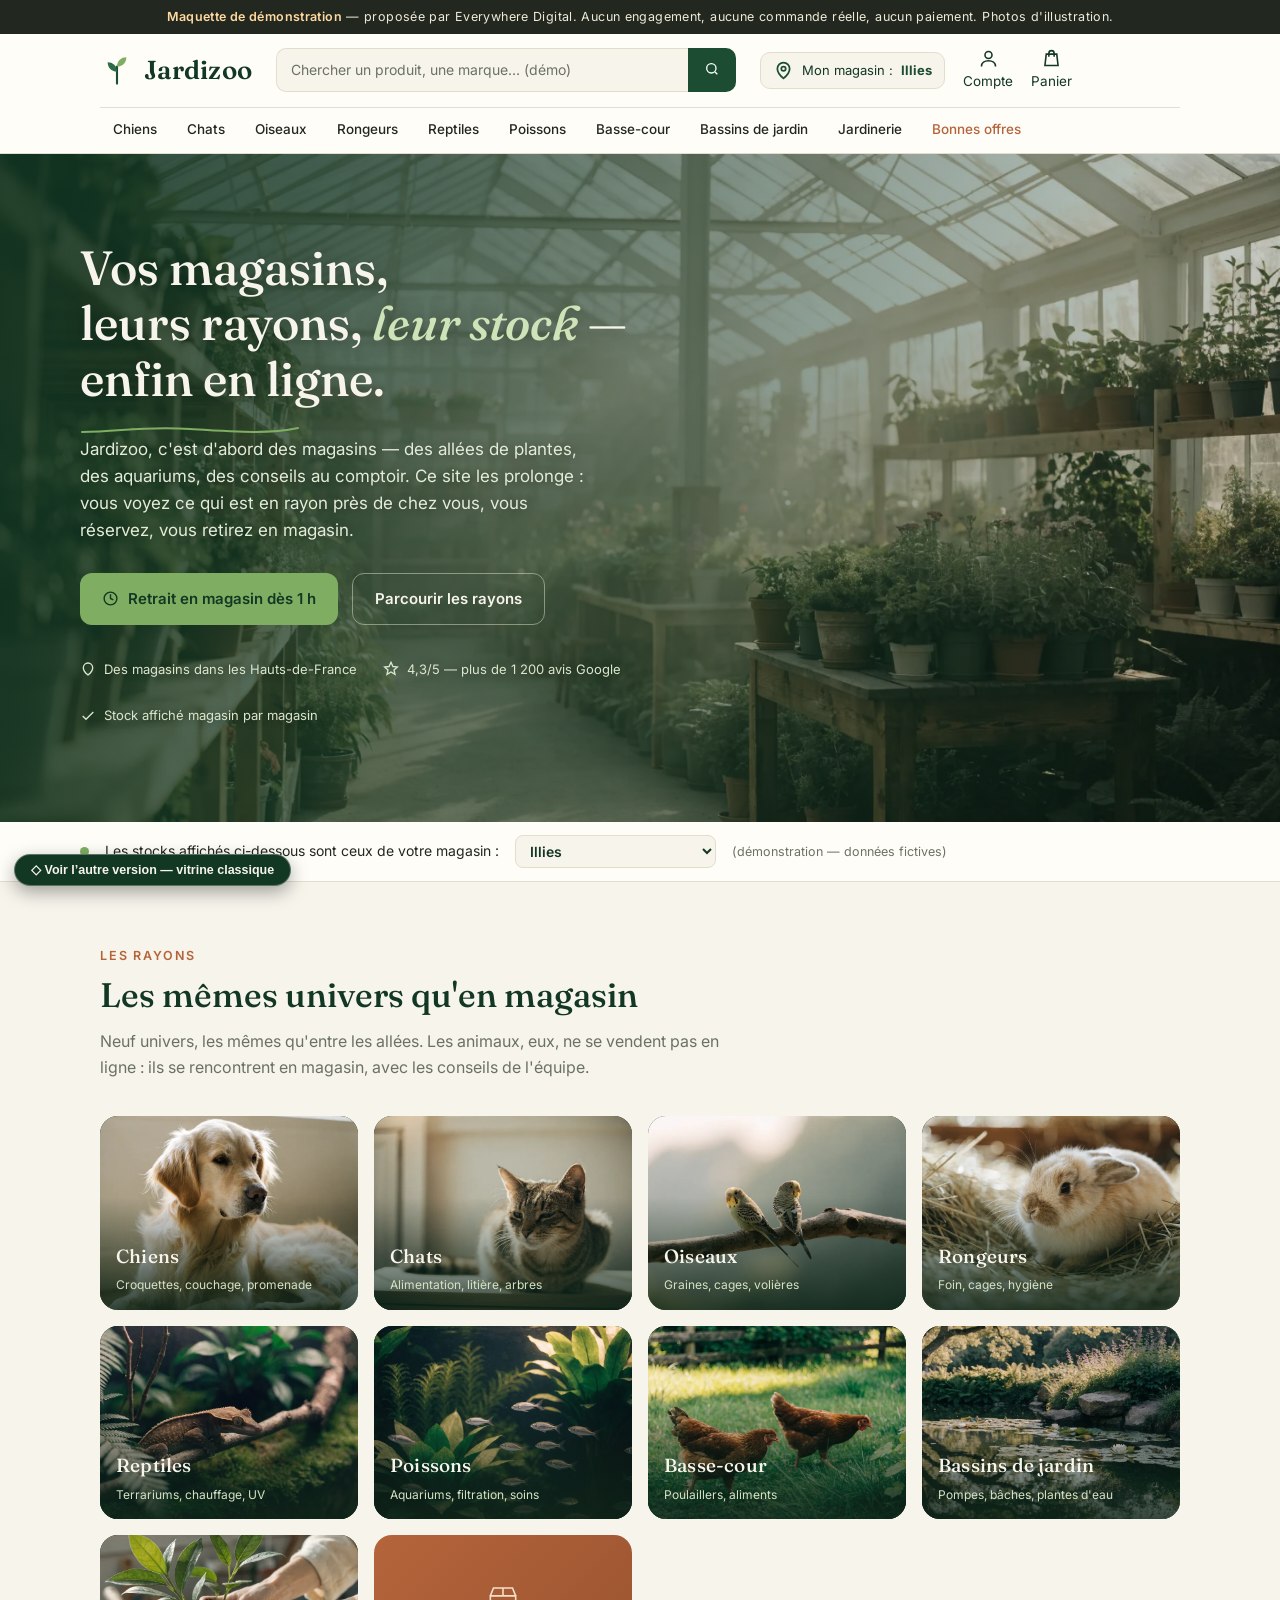
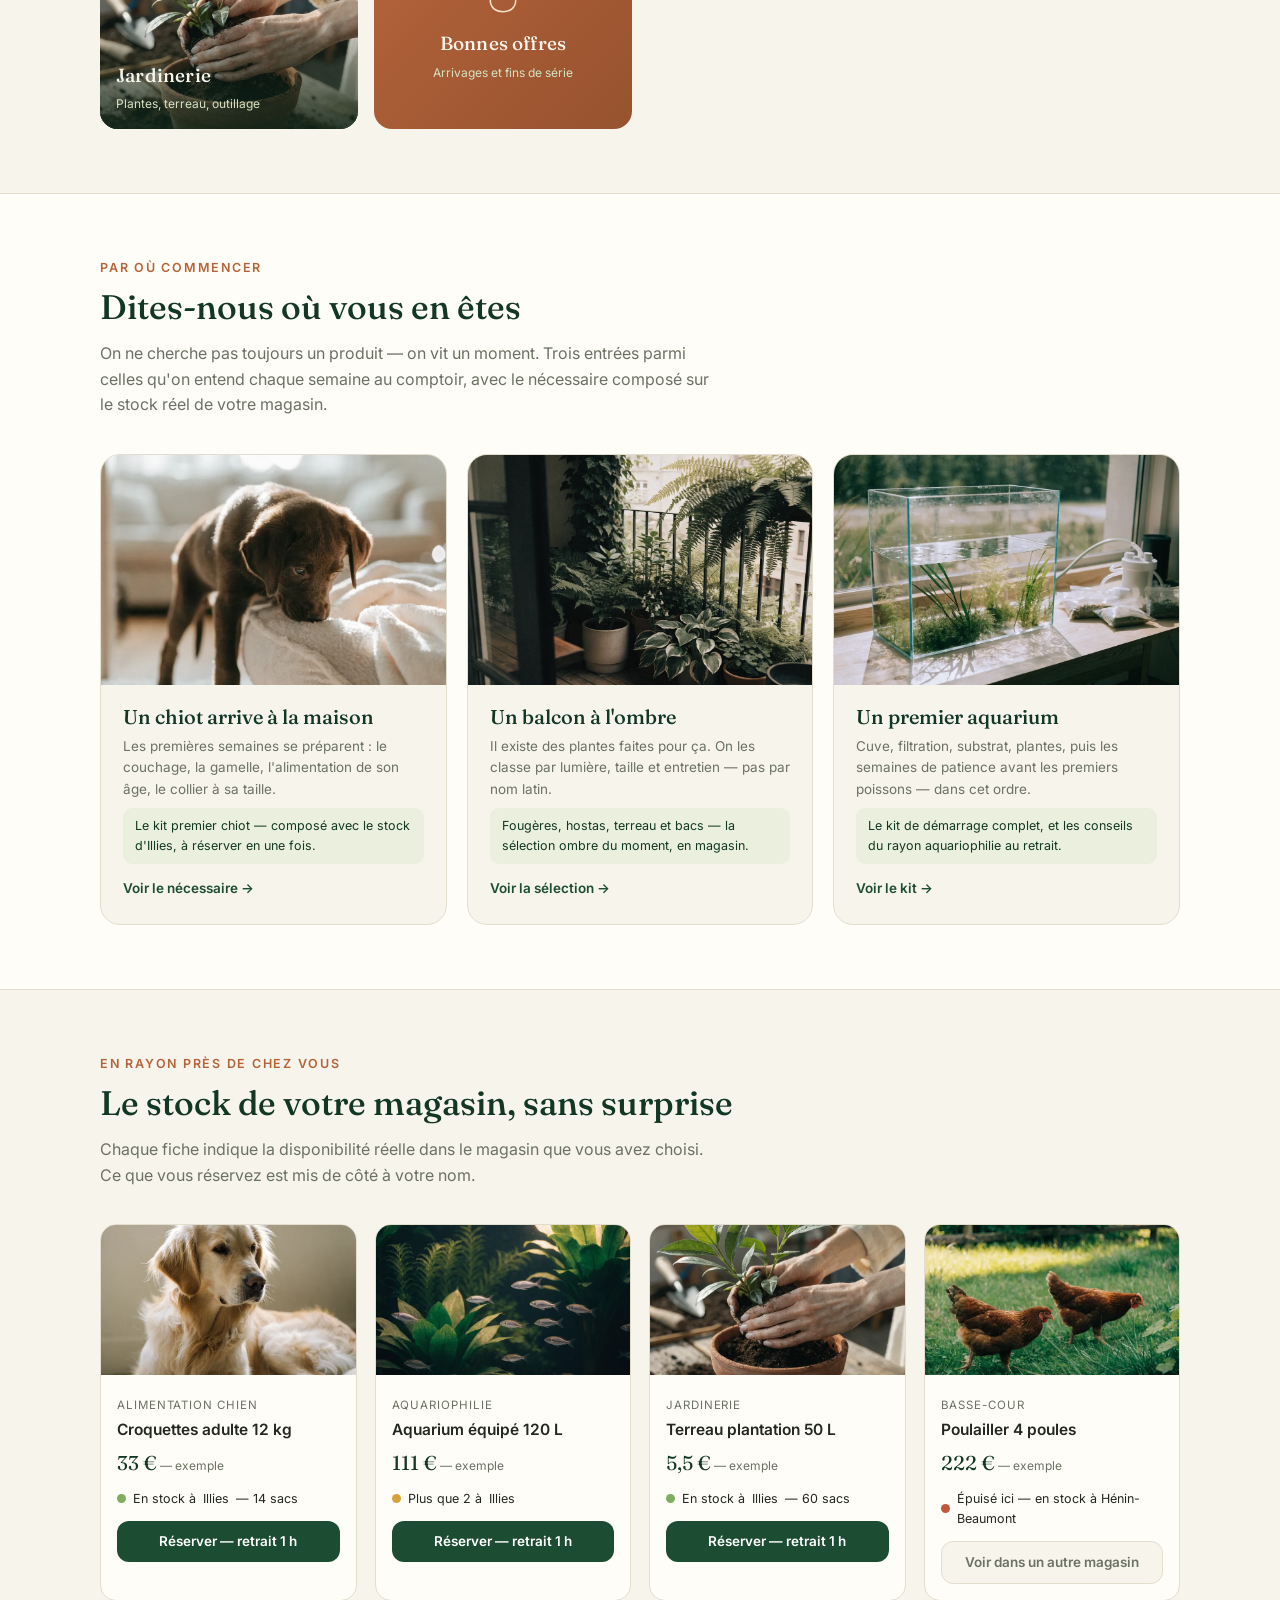
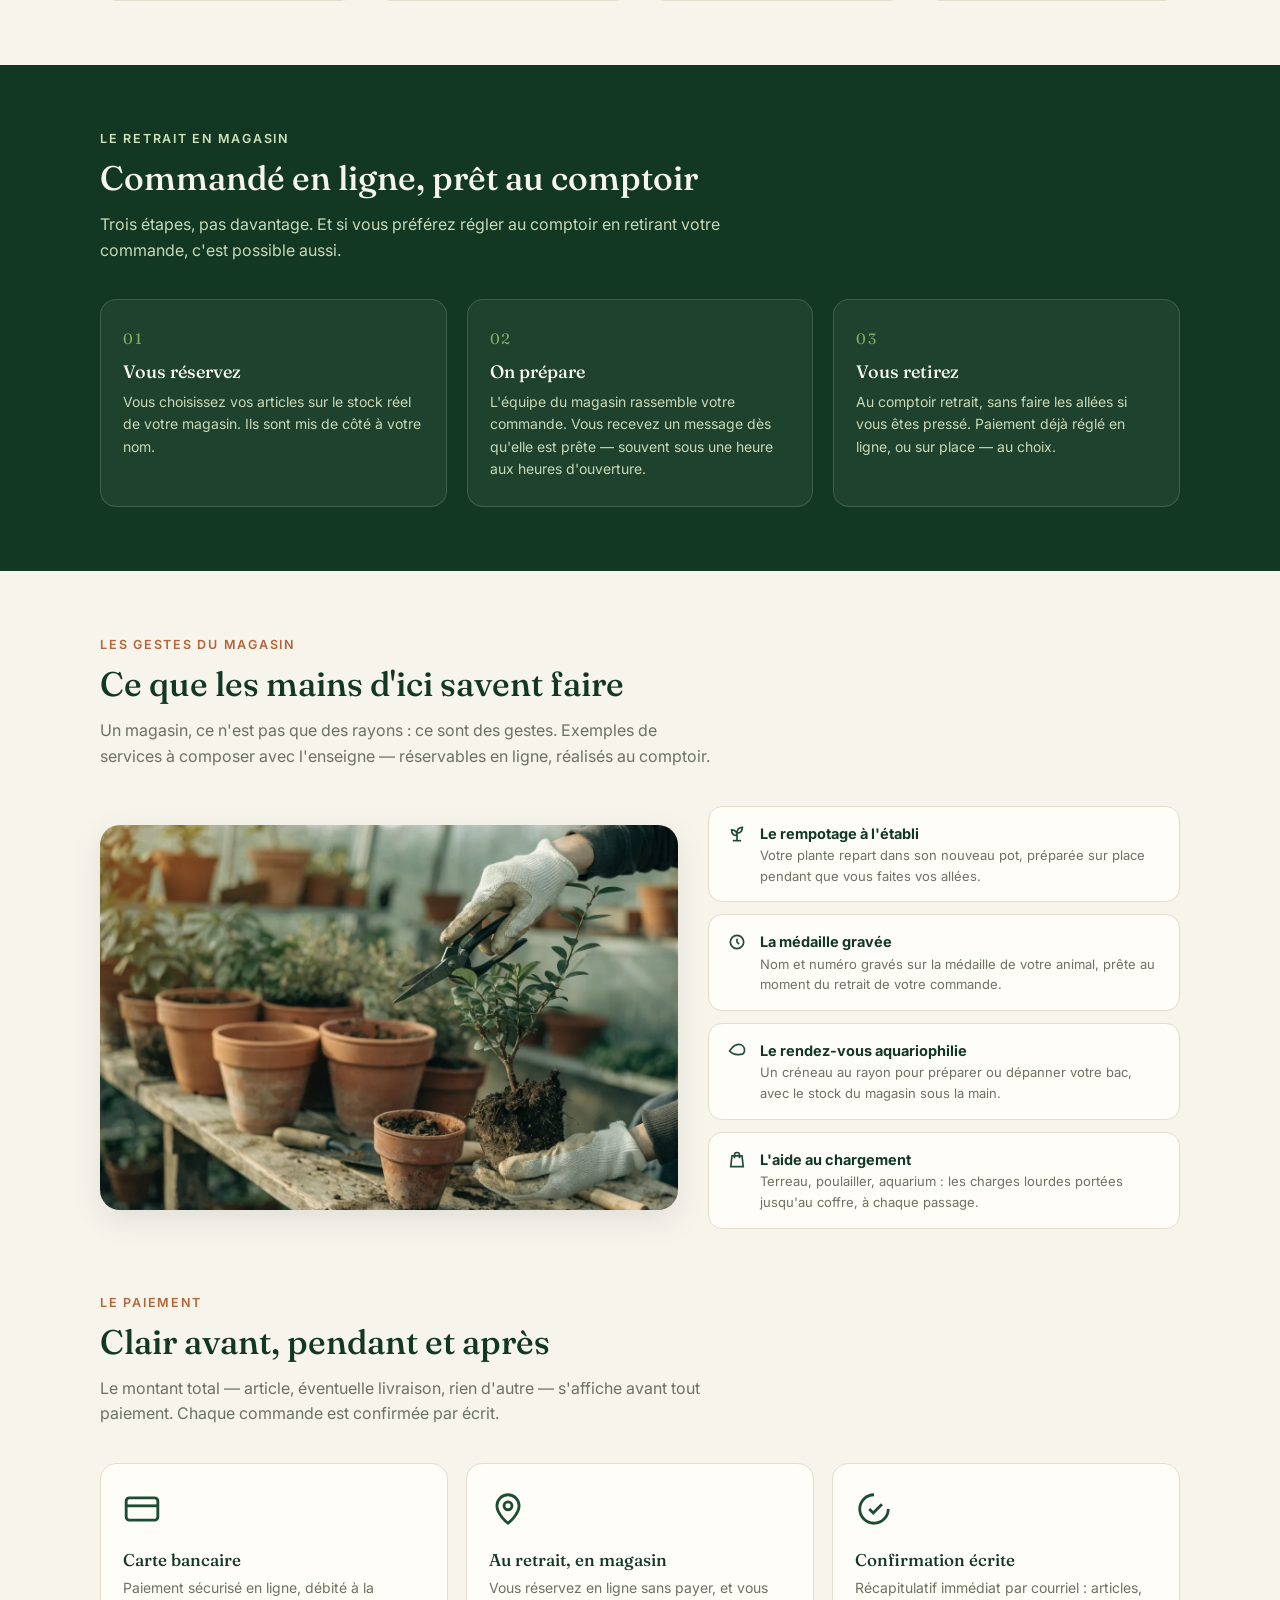
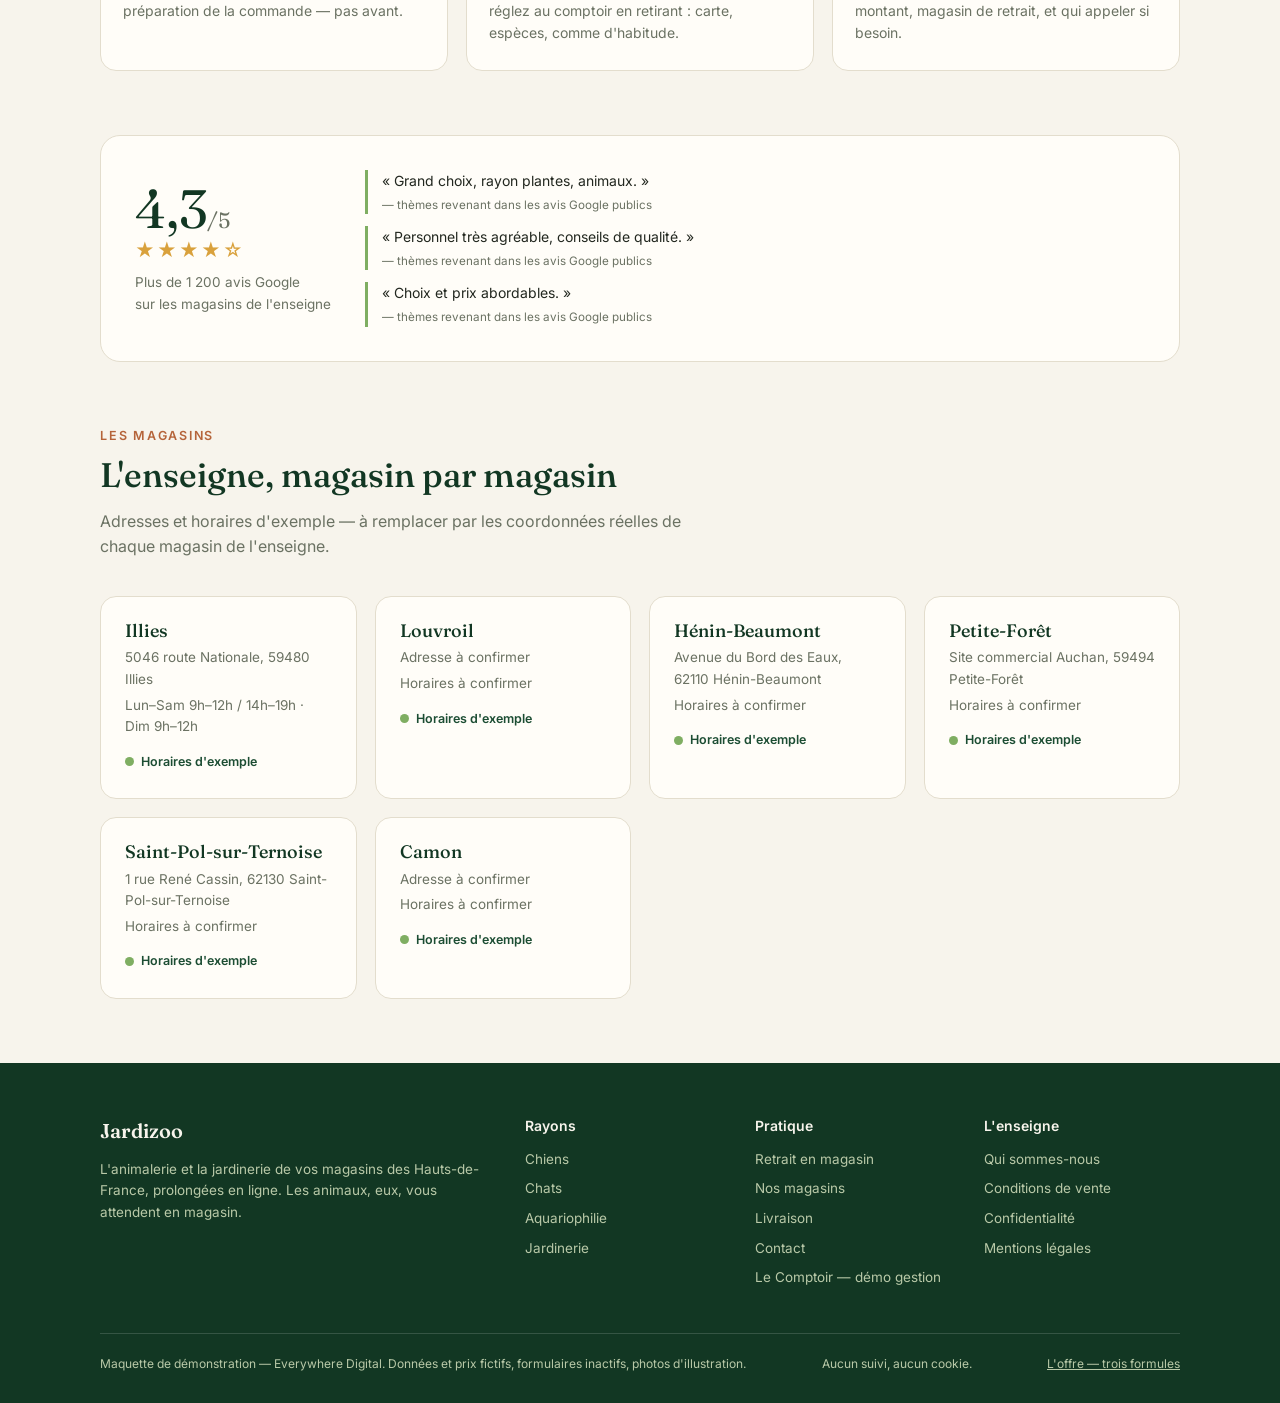
==== commit e2eefa4d: "declinaison vitrine classique + module comptoir + carte NFC + pastilles" ====
--- a/index.html
+++ b/index.html
@@ -412,5 +412,6 @@
   document.querySelectorAll('.ou-magasin').forEach(s=>s.textContent=sel.value);
 });
 </script>
+<a href="reprise/" style="position:fixed;left:14px;bottom:14px;z-index:9999;background:#123723;color:#f7f4ec;border:1px solid rgba(255,255,255,.3);border-radius:999px;padding:9px 16px;font:600 12.5px/1 sans-serif;text-decoration:none;box-shadow:0 6px 18px rgba(0,0,0,.35)">◇ Voir l’autre version — vitrine classique</a>
 </body>
 </html>
